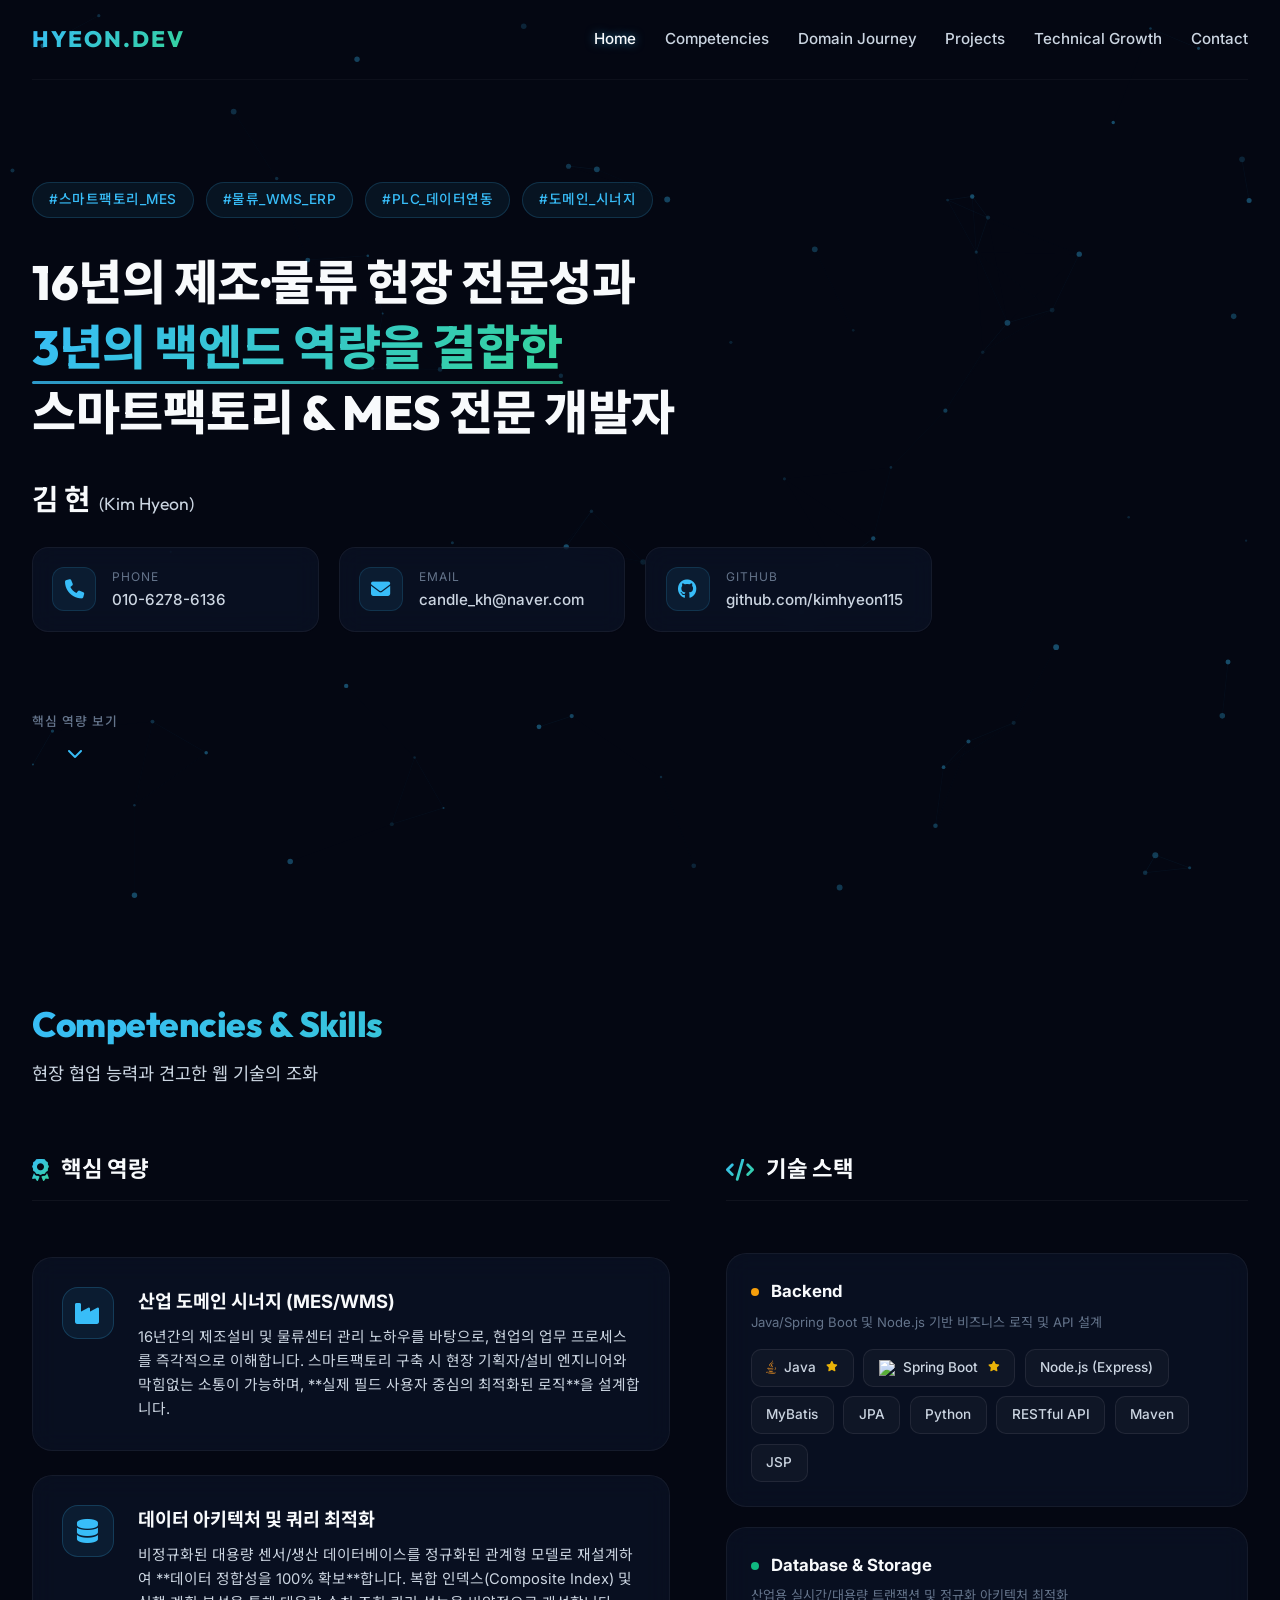
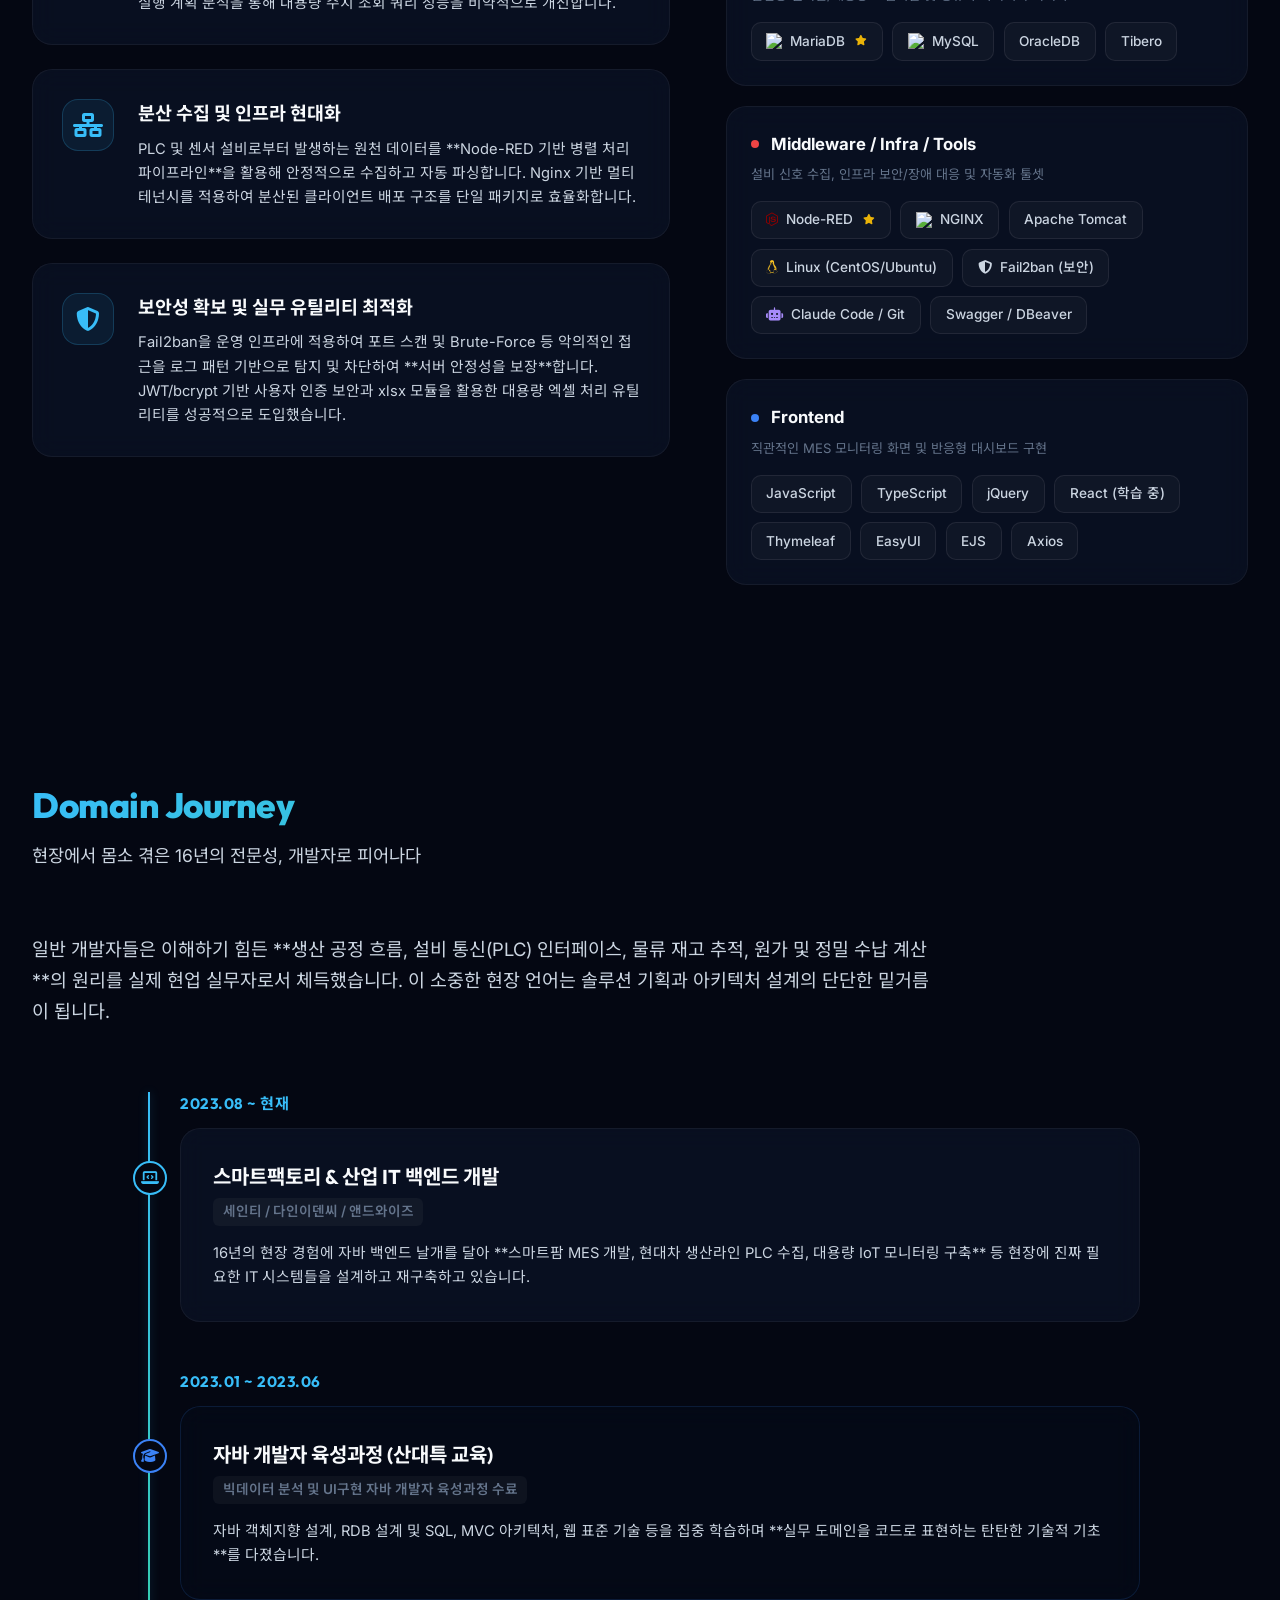
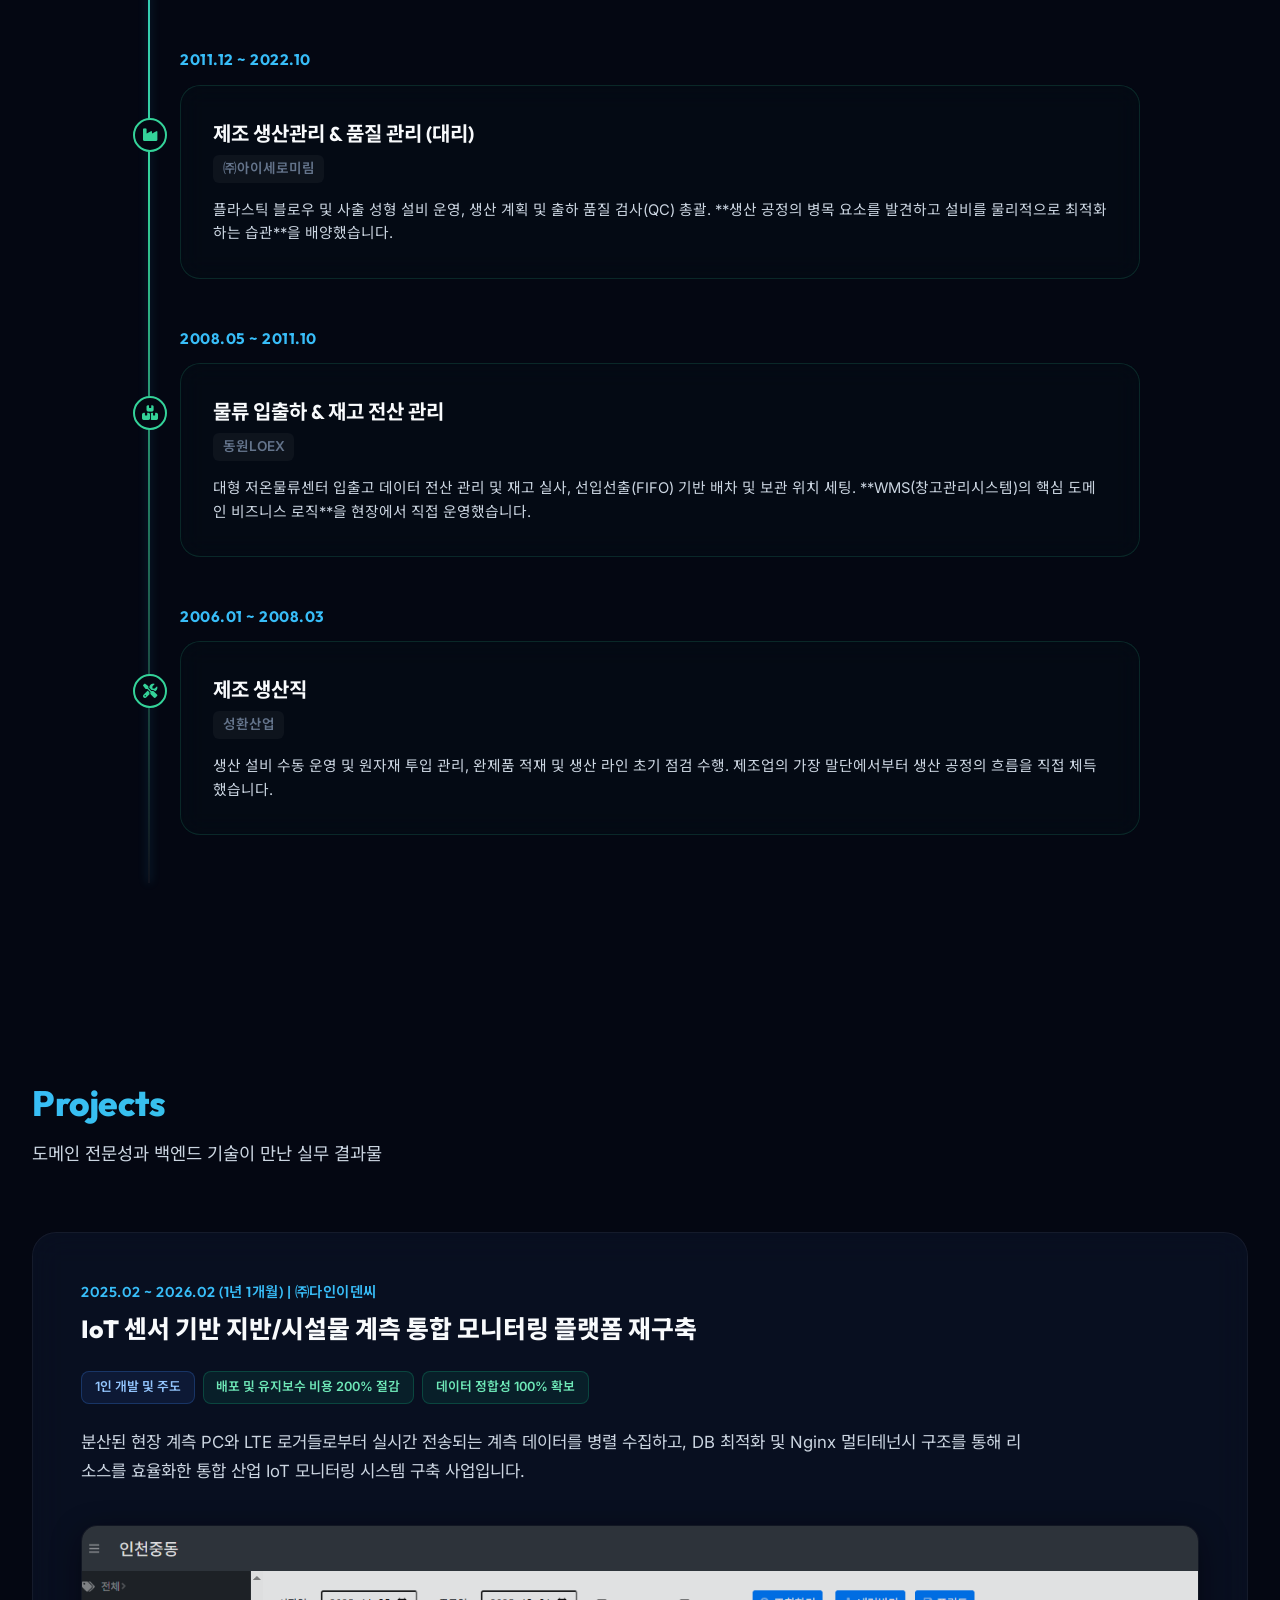
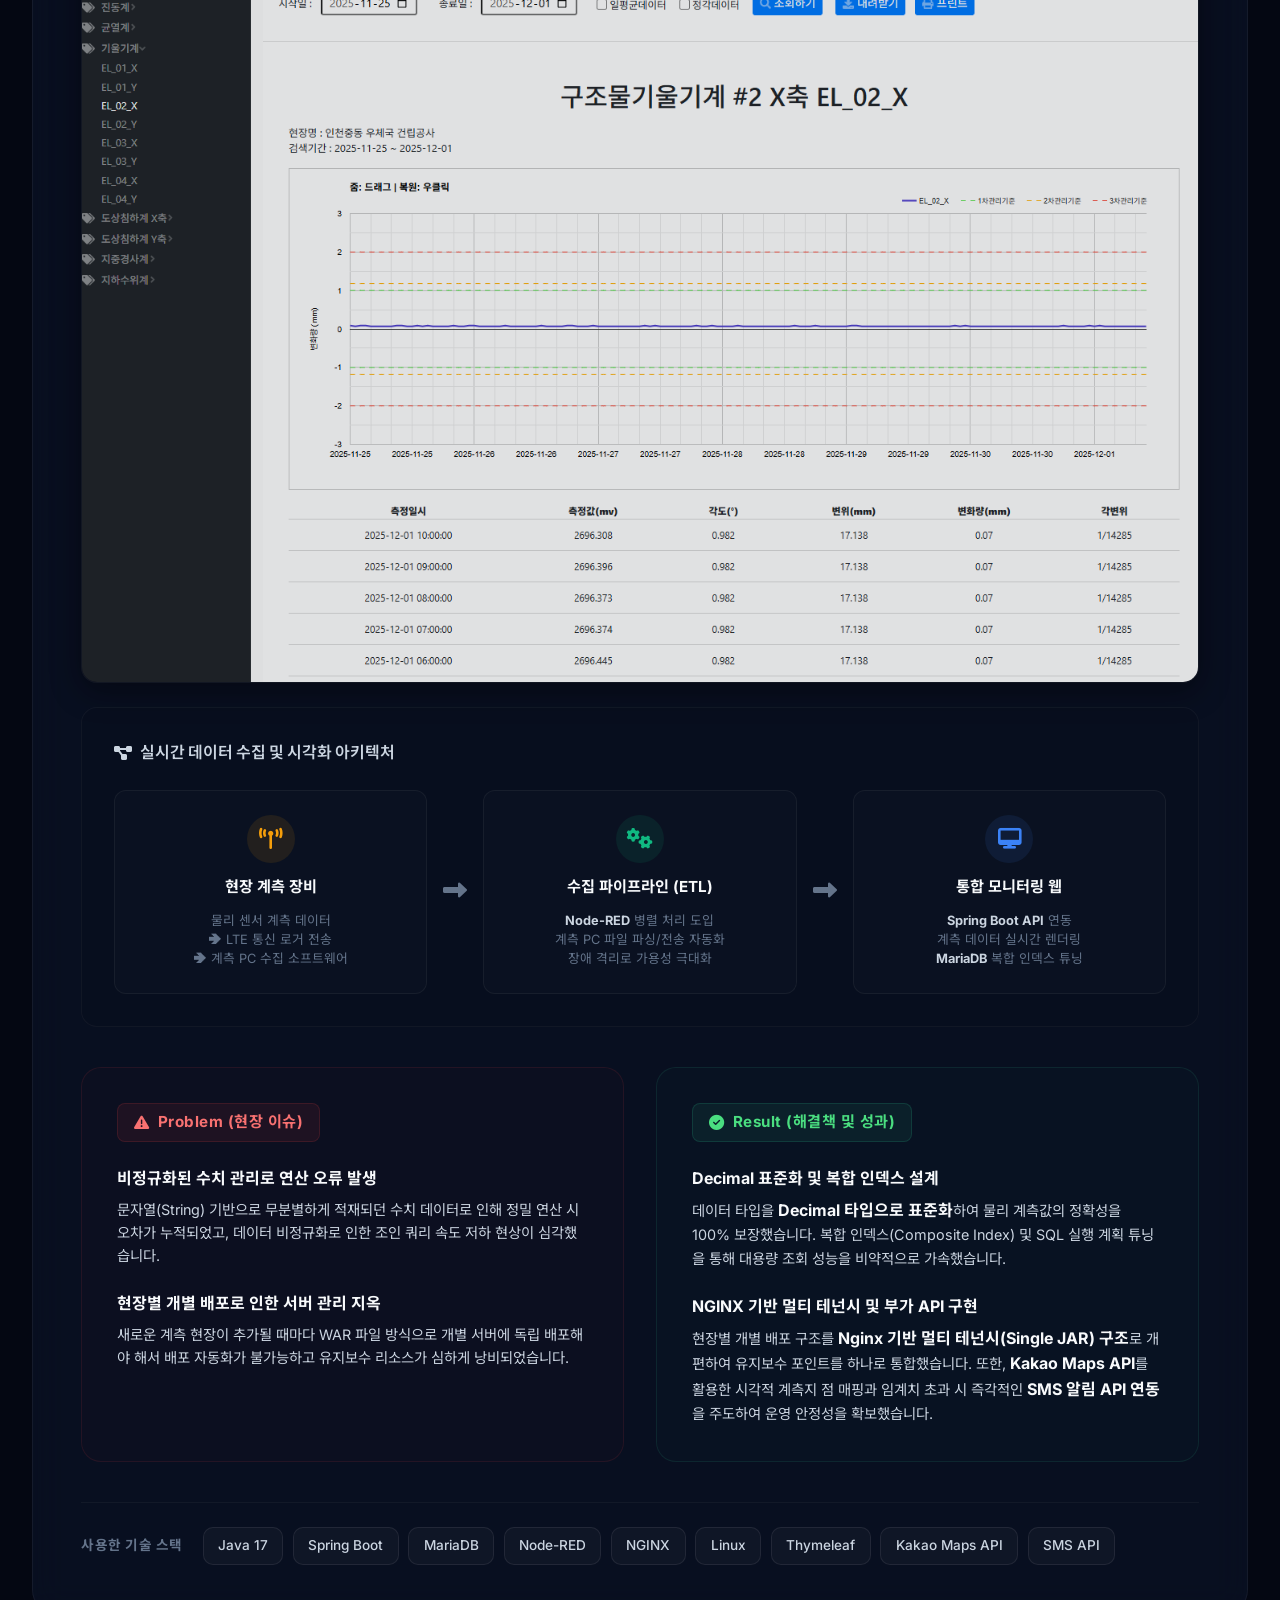
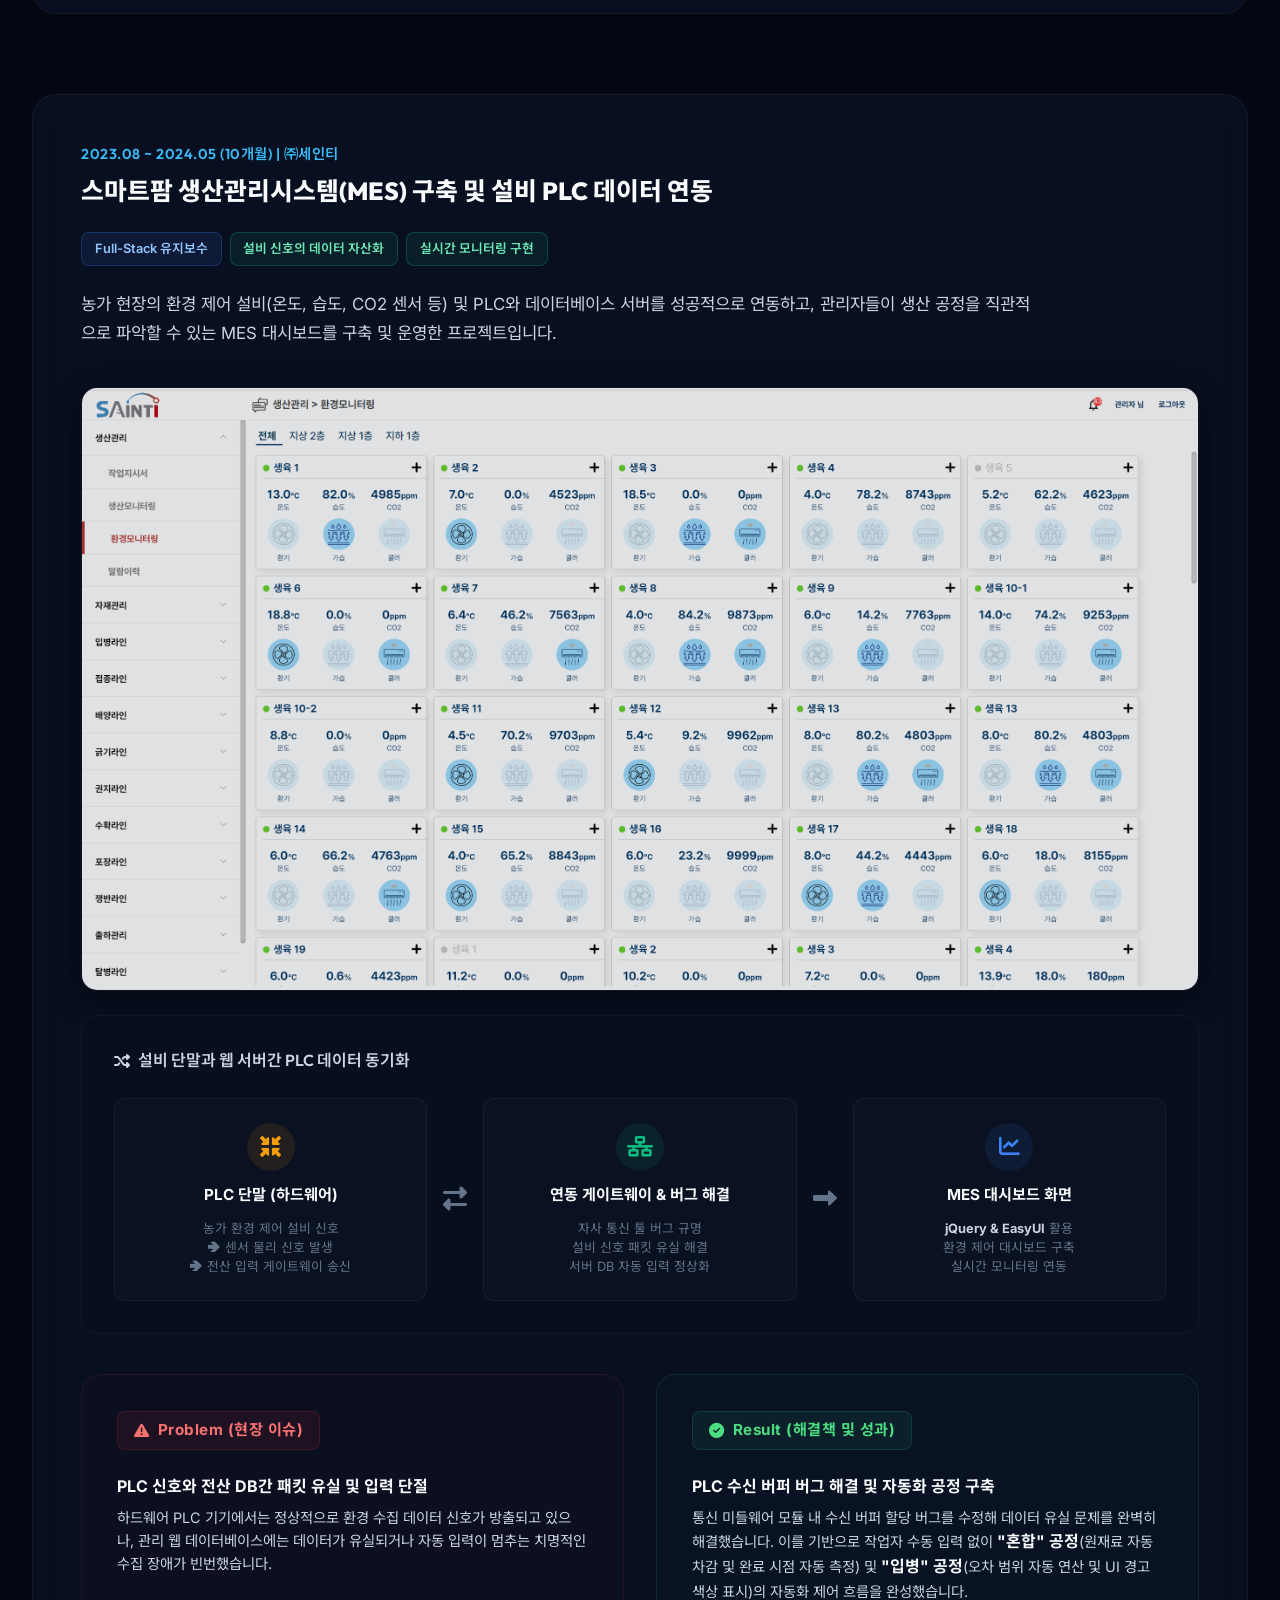
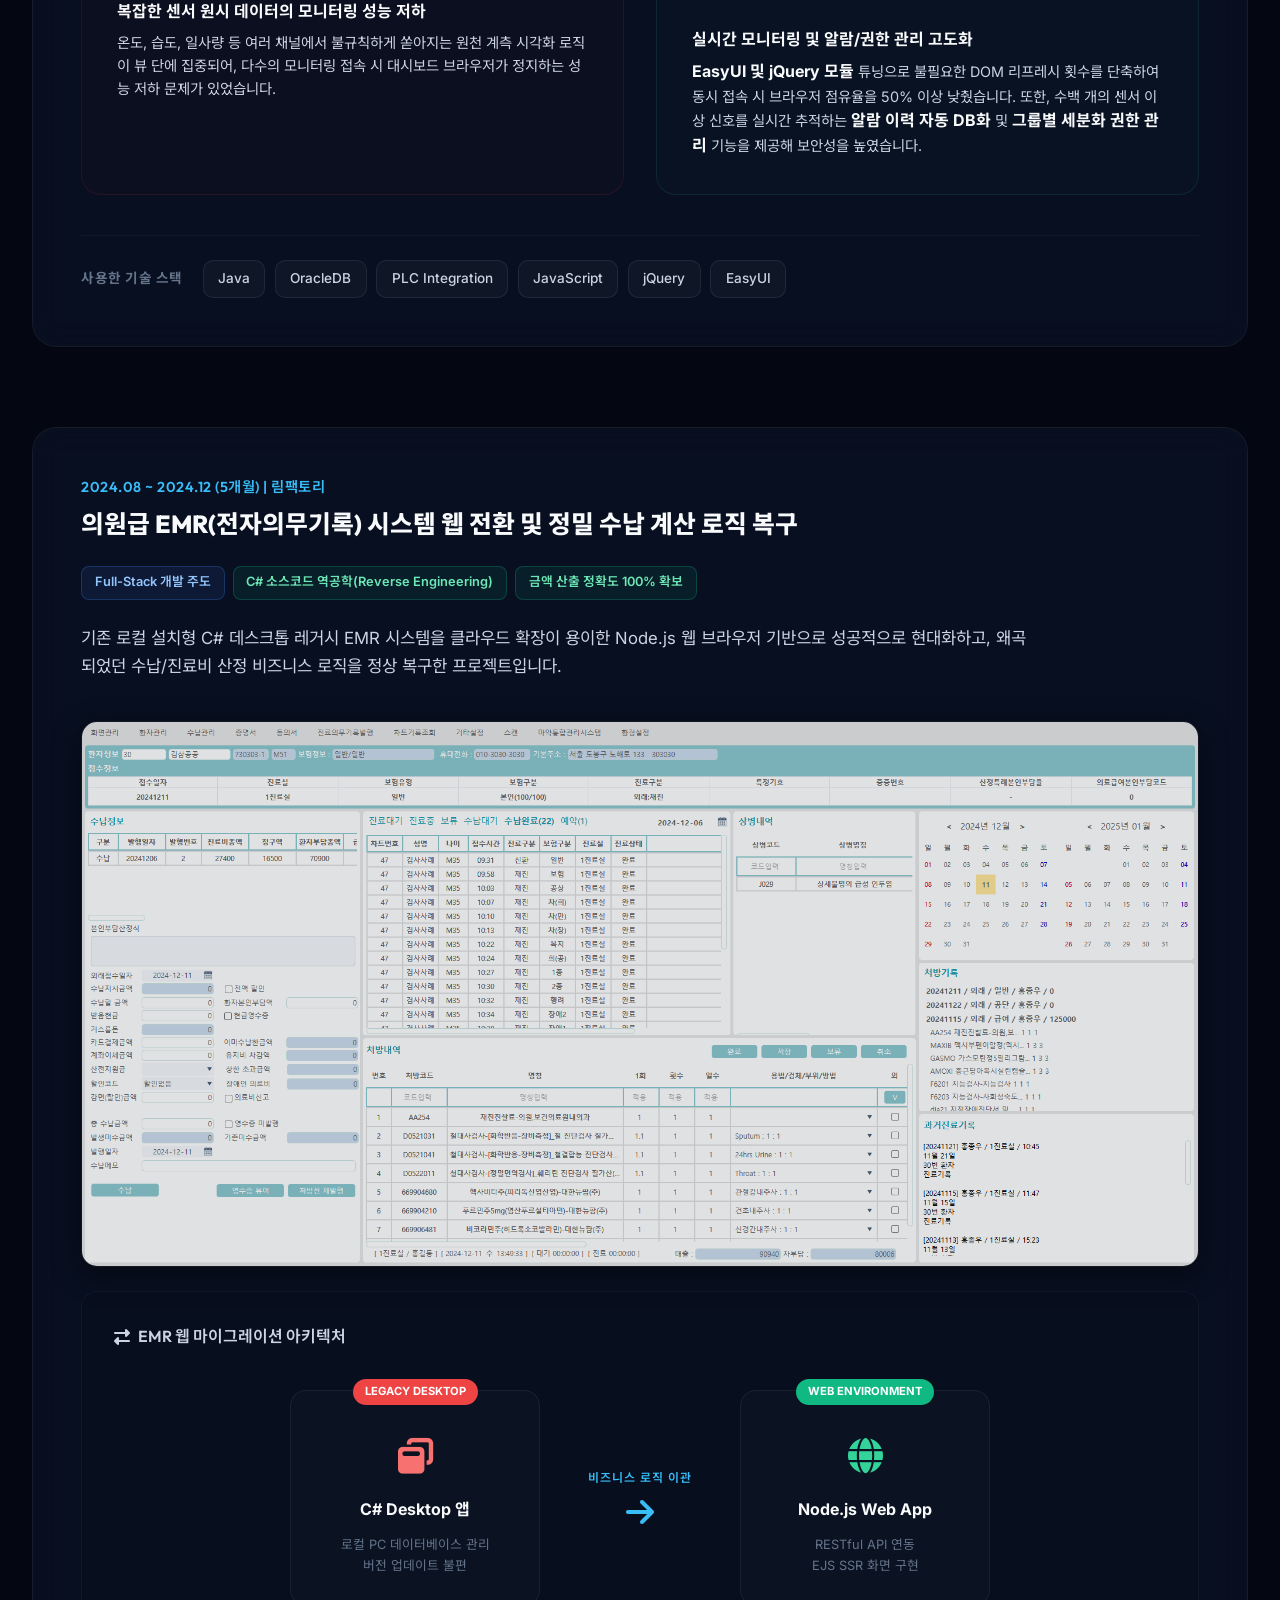
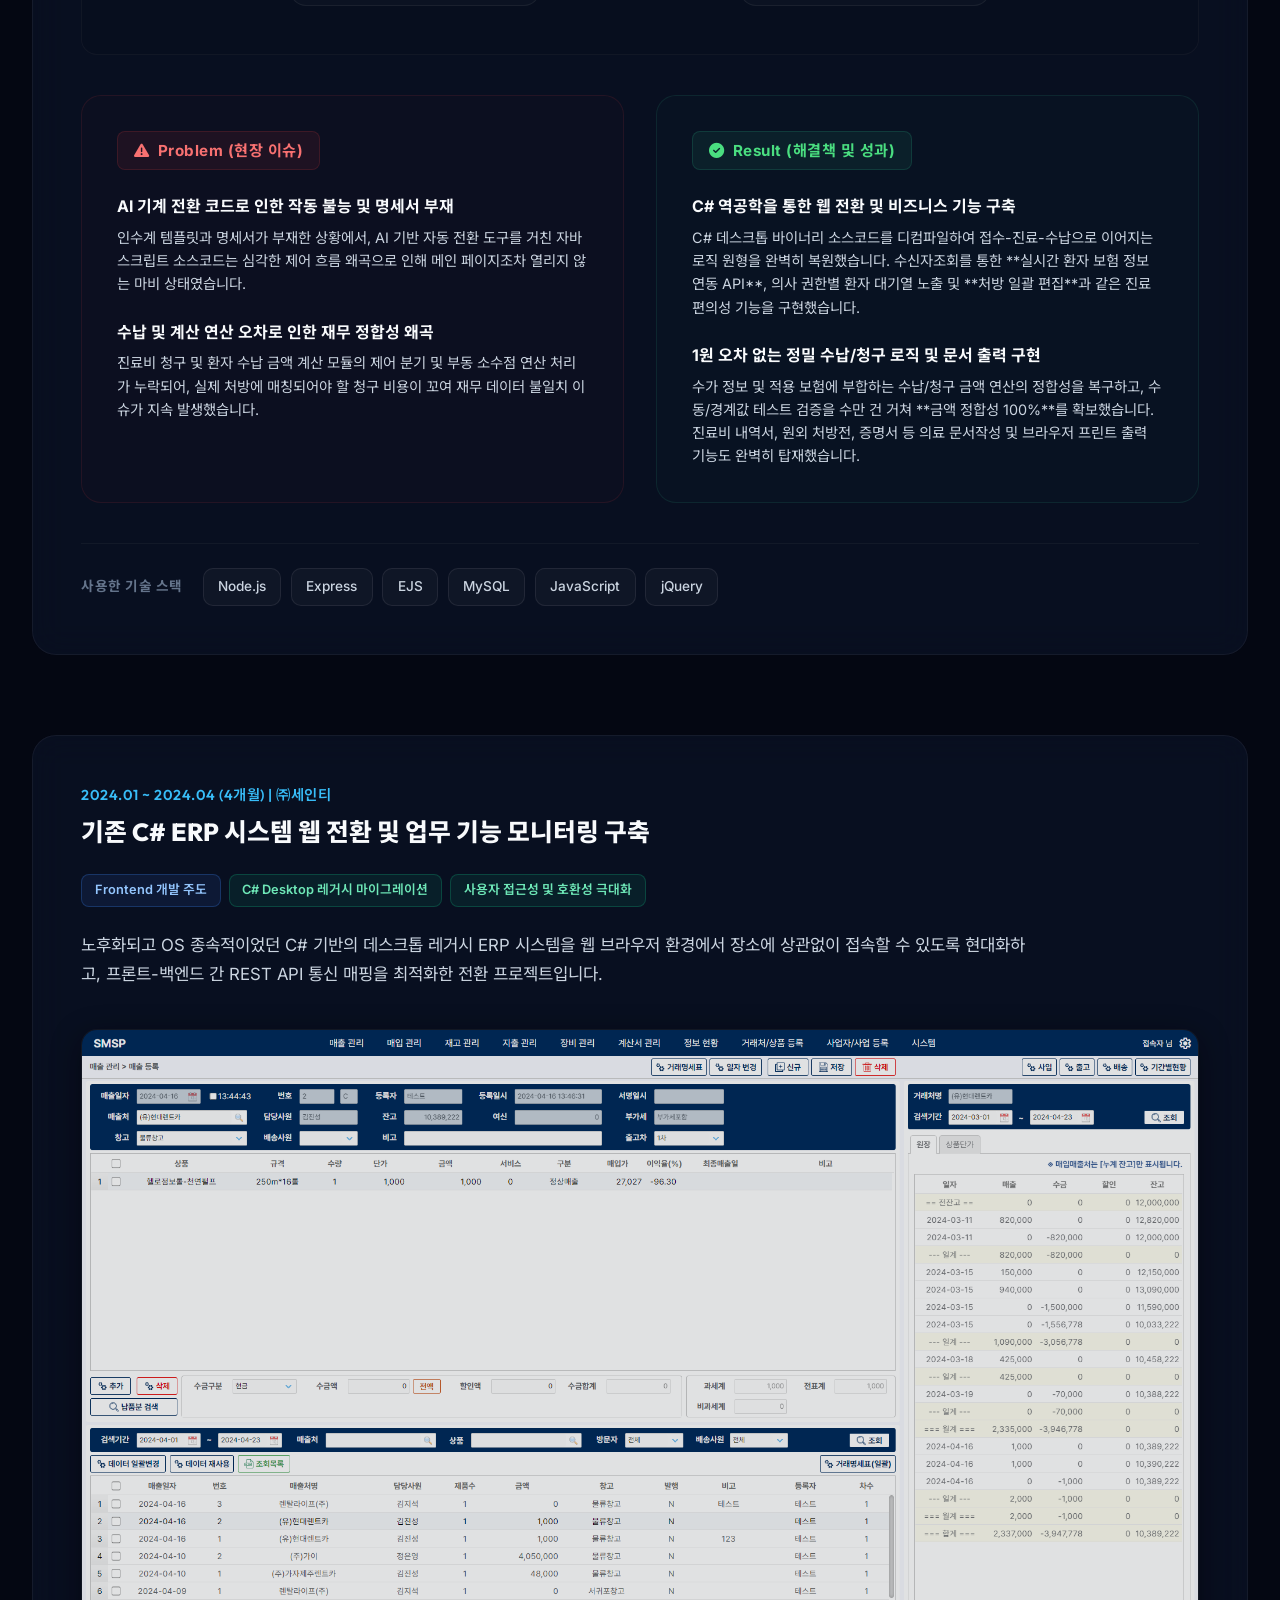
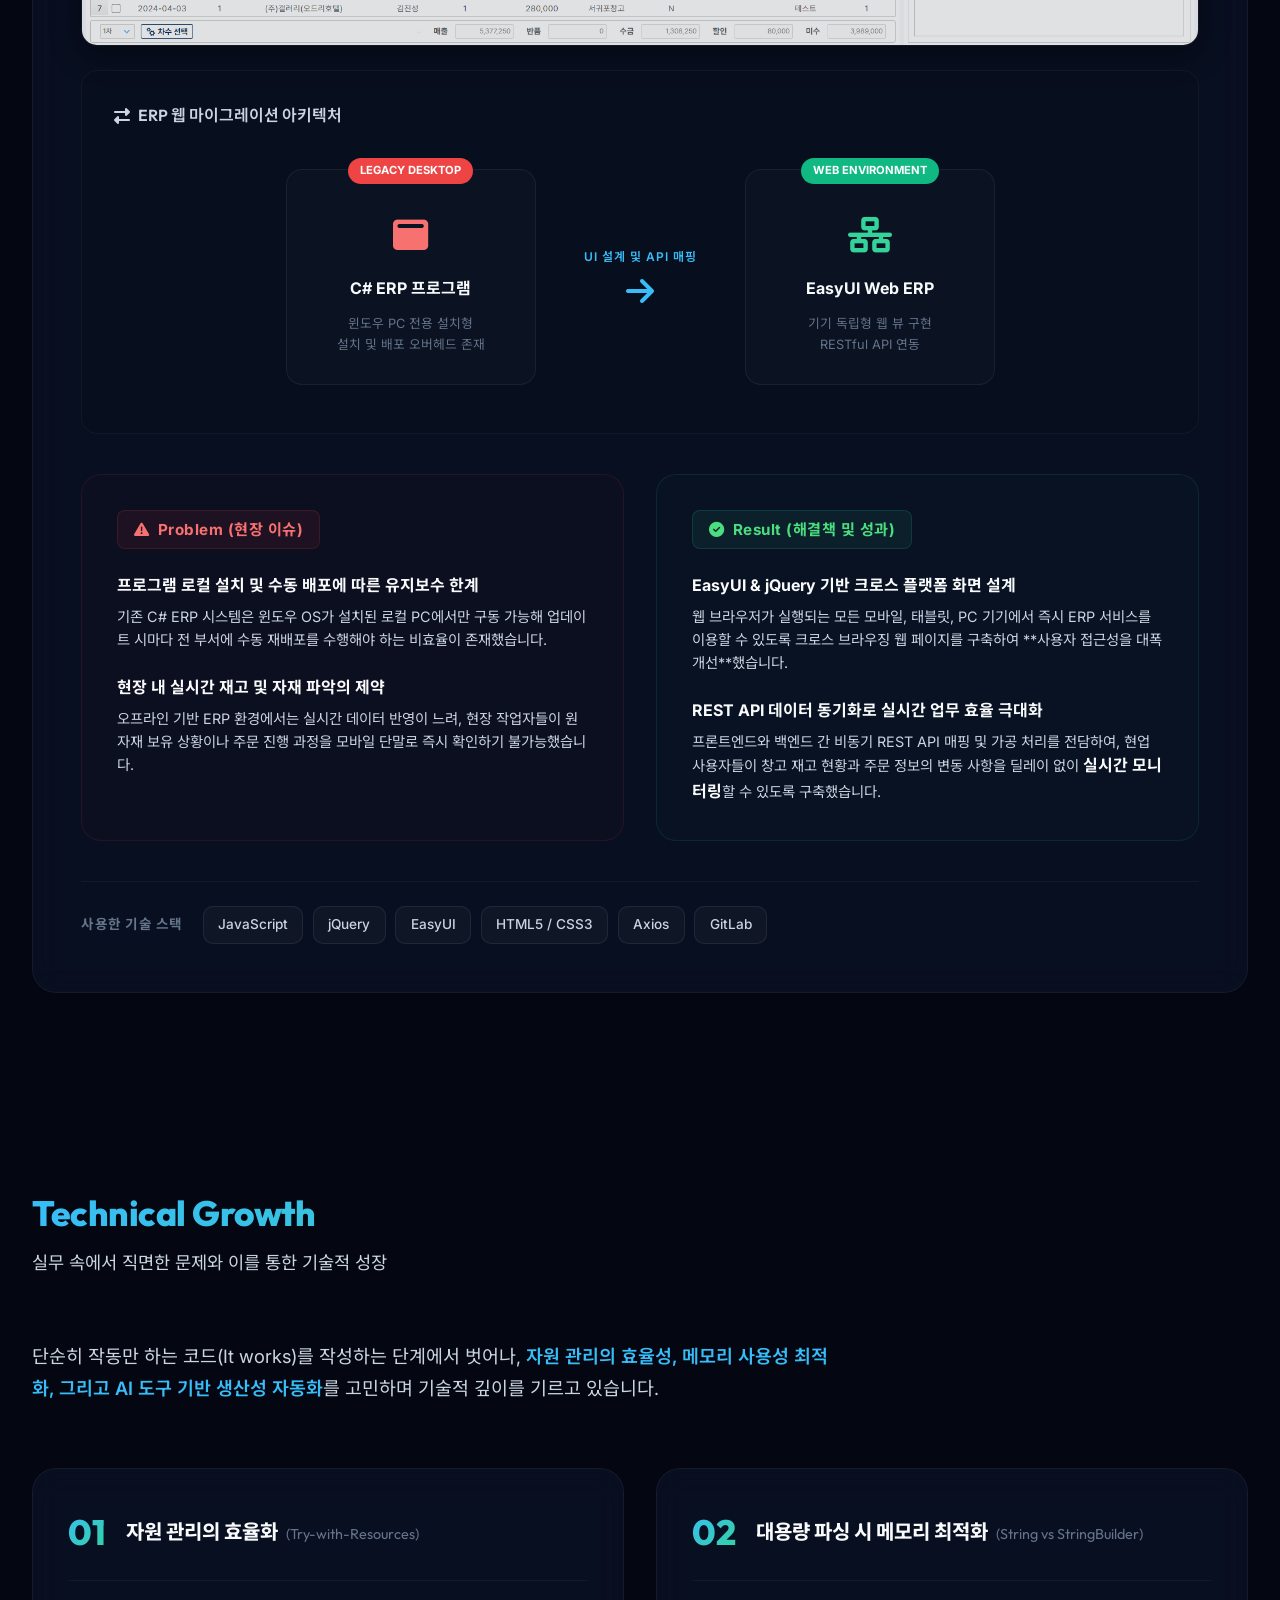
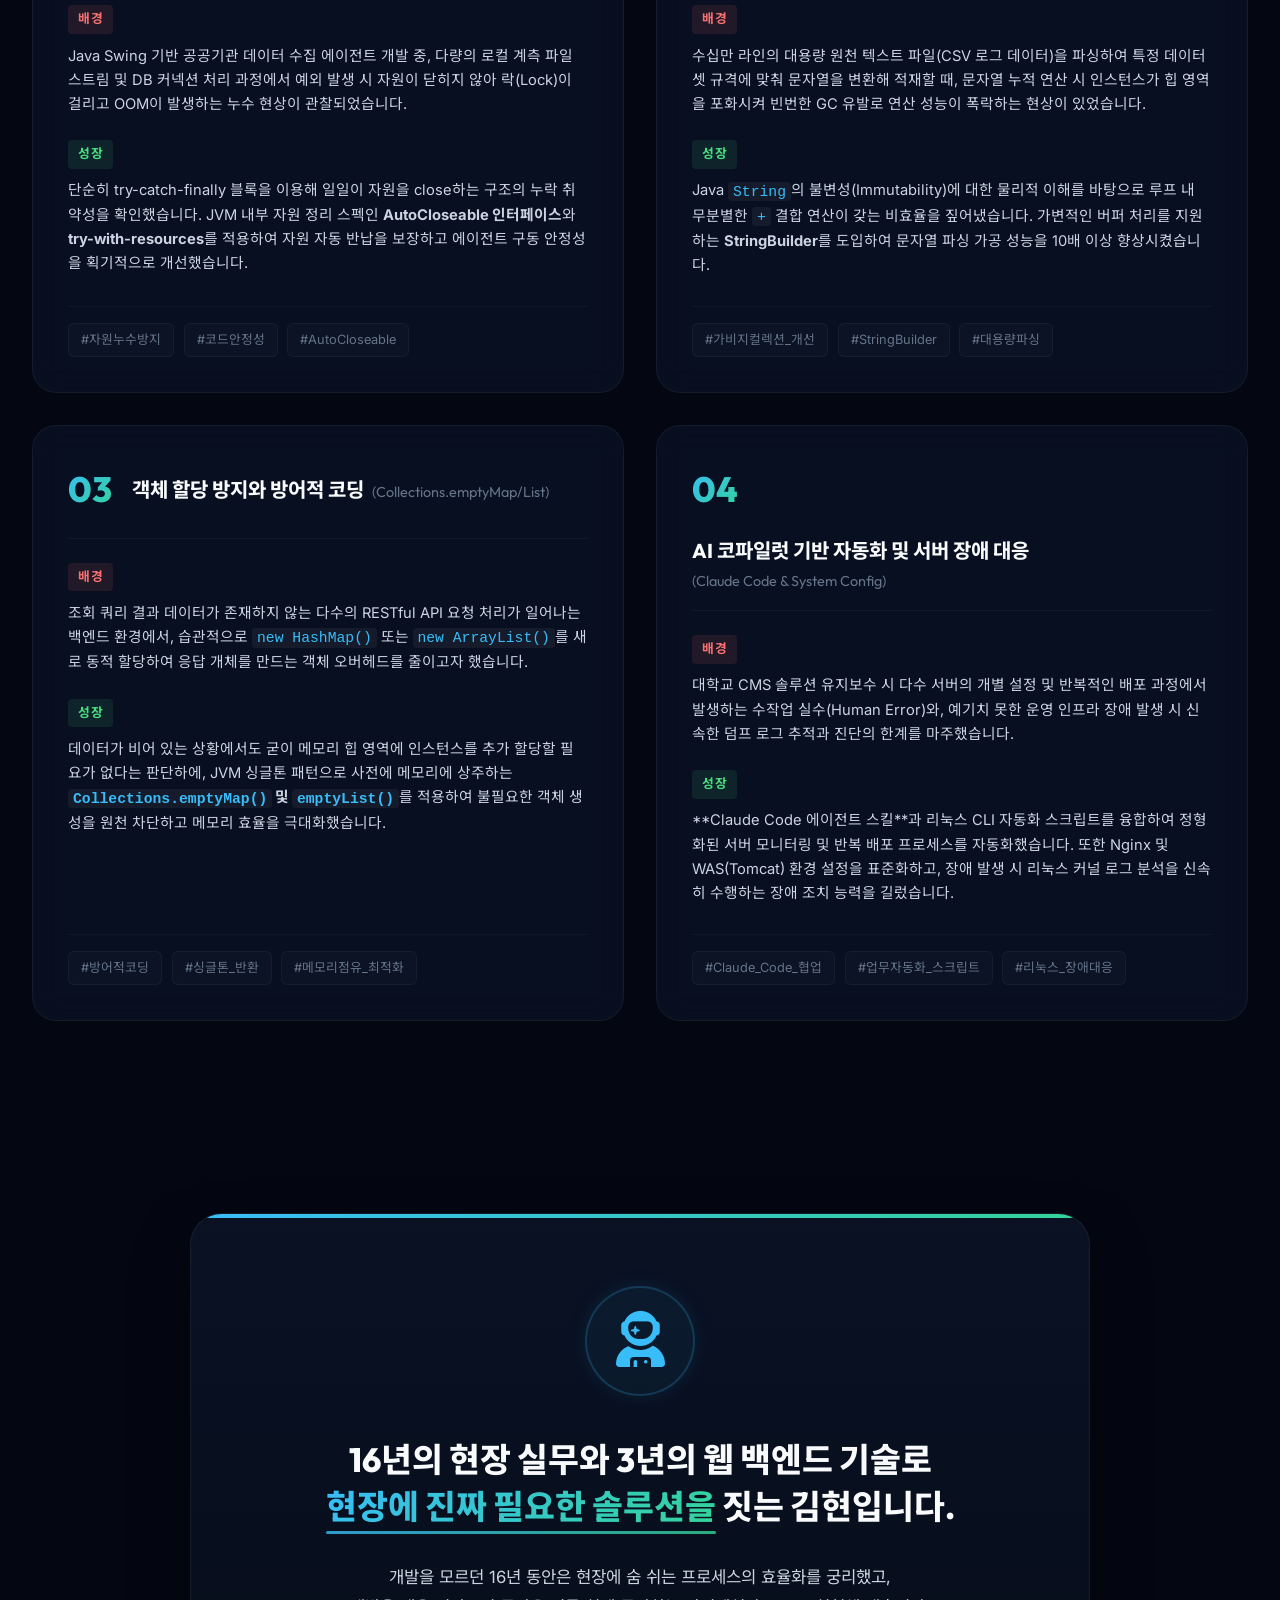
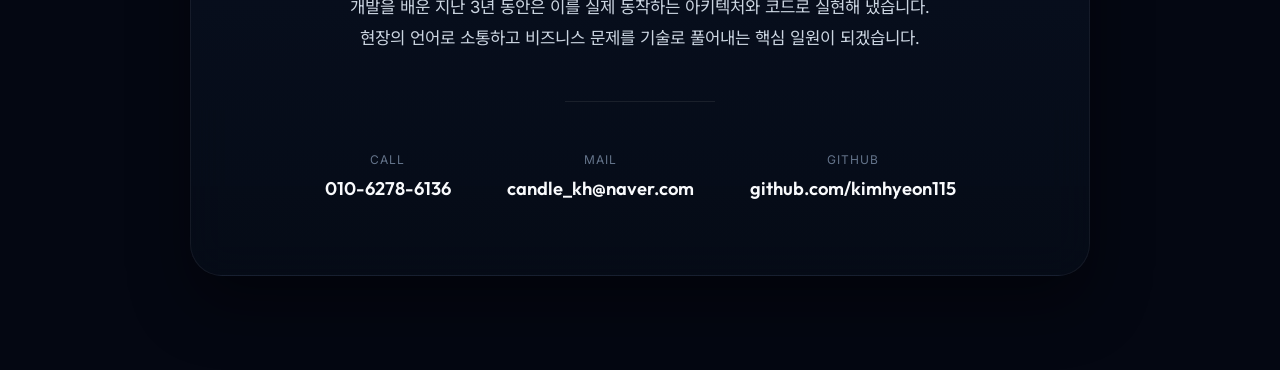
==== index.html @ c6ad5eab "design: 센서계측 이미지를 더 직관적인 그래프 분석 화면으로 교체" ====
<!DOCTYPE html>
<html lang="ko">
<head>
    <meta charset="UTF-8">
    <meta name="viewport" content="width=device-width, initial-scale=1.0">
    <title>스마트팩토리 & MES 전문 백엔드 개발자 김현 포트폴리오</title>
    <!-- Google Fonts: Inter & Outfit & Noto Sans KR -->
    <link rel="preconnect" href="https://fonts.googleapis.com">
    <link rel="preconnect" href="https://fonts.gstatic.com" crossorigin>
    <link href="https://fonts.googleapis.com/css2?family=Inter:wght@300;400;500;600;700&family=Noto+Sans+KR:wght@300;400;500;700&family=Outfit:wght@400;600;800&display=swap" rel="stylesheet">
    <!-- FontAwesome for Icons -->
    <link rel="stylesheet" href="https://cdnjs.cloudflare.com/ajax/libs/font-awesome/6.4.0/css/all.min.css">
    <link rel="stylesheet" href="style.css">
</head>
<body>
    <!-- Background Canvas for Neural Network Effect -->
    <canvas id="neural-canvas"></canvas>

    <!-- App Container -->
    <div class="app-container">
        
        <!-- Navigation -->
        <nav class="navbar">
            <div class="nav-logo">HYEON.DEV</div>
            <div class="nav-menu">
                <a href="#hero" class="nav-link active">Home</a>
                <a href="#about" class="nav-link">Competencies</a>
                <a href="#domain" class="nav-link">Domain Journey</a>
                <a href="#projects" class="nav-link">Projects</a>
                <a href="#growth" class="nav-link">Technical Growth</a>
                <a href="#contact" class="nav-link">Contact</a>
            </div>
        </nav>

        <!-- Page 1: Hero Section -->
        <section id="hero" class="section hero-section">
            <div class="hero-content">
                <div class="badge-container">
                    <span class="tag-badge">#스마트팩토리_MES</span>
                    <span class="tag-badge">#물류_WMS_ERP</span>
                    <span class="tag-badge">#PLC_데이터연동</span>
                    <span class="tag-badge">#도메인_시너지</span>
                </div>
                
                <h1 class="hero-title">
                    16년의 제조·물류 현장 전문성과<br>
                    <span class="gradient-text">3년의 백엔드 역량을 결합한</span><br>
                    스마트팩토리 & MES 전문 개발자
                </h1>
                
                <div class="hero-divider"></div>
                
                <div class="profile-meta">
                    <h2 class="profile-name">김 현 <span class="profile-eng">(Kim Hyeon)</span></h2>
                    
                    <div class="contact-grid">
                        <a href="tel:010-6278-6136" class="contact-card">
                            <div class="contact-icon"><i class="fas fa-phone"></i></div>
                            <div class="contact-info">
                                <span class="contact-label">Phone</span>
                                <span class="contact-value">010-6278-6136</span>
                            </div>
                        </a>
                        <a href="mailto:candle_kh@naver.com" class="contact-card">
                            <div class="contact-icon"><i class="fas fa-envelope"></i></div>
                            <div class="contact-info">
                                <span class="contact-label">Email</span>
                                <span class="contact-value">candle_kh@naver.com</span>
                            </div>
                        </a>
                        <a href="https://github.com/kimhyeon115" target="_blank" rel="noopener noreferrer" class="contact-card">
                            <div class="contact-icon"><i class="fab fa-github"></i></div>
                            <div class="contact-info">
                                <span class="contact-label">GitHub</span>
                                <span class="contact-value">github.com/kimhyeon115</span>
                            </div>
                        </a>
                    </div>
                </div>

                <div class="scroll-indicator" onclick="document.getElementById('about').scrollIntoView({behavior: 'smooth'})">
                    <span class="scroll-text">핵심 역량 보기</span>
                    <div class="scroll-arrow"><i class="fas fa-chevron-down"></i></div>
                </div>
            </div>
        </section>

        <!-- Page 2: Competencies & Tech Stack -->
        <section id="about" class="section about-section">
            <div class="section-header">
                <h2 class="section-title">Competencies & Skills</h2>
                <div class="section-subtitle">현장 협업 능력과 견고한 웹 기술의 조화</div>
            </div>

            <div class="about-grid">
                <!-- Left: Core Competencies -->
                <div class="competencies-column">
                    <h3 class="column-title"><i class="fas fa-award icon-gradient"></i> 핵심 역량</h3>
                    
                    <div class="competency-card">
                        <div class="comp-icon-box">
                            <i class="fas fa-industry"></i>
                        </div>
                        <div class="comp-details">
                            <h4>산업 도메인 시너지 (MES/WMS)</h4>
                            <p>16년간의 제조설비 및 물류센터 관리 노하우를 바탕으로, 현업의 업무 프로세스를 즉각적으로 이해합니다. 스마트팩토리 구축 시 현장 기획자/설비 엔지니어와 막힘없는 소통이 가능하며, **실제 필드 사용자 중심의 최적화된 로직**을 설계합니다.</p>
                        </div>
                    </div>

                    <div class="competency-card">
                        <div class="comp-icon-box">
                            <i class="fas fa-database"></i>
                        </div>
                        <div class="comp-details">
                            <h4>데이터 아키텍처 및 쿼리 최적화</h4>
                            <p>비정규화된 대용량 센서/생산 데이터베이스를 정규화된 관계형 모델로 재설계하여 **데이터 정합성을 100% 확보**합니다. 복합 인덱스(Composite Index) 및 실행 계획 분석을 통해 대용량 수치 조회 쿼리 성능을 비약적으로 개선합니다.</p>
                        </div>
                    </div>

                    <div class="competency-card">
                        <div class="comp-icon-box">
                            <i class="fas fa-network-wired"></i>
                        </div>
                        <div class="comp-details">
                            <h4>분산 수집 및 인프라 현대화</h4>
                            <p>PLC 및 센서 설비로부터 발생하는 원천 데이터를 **Node-RED 기반 병렬 처리 파이프라인**을 활용해 안정적으로 수집하고 자동 파싱합니다. Nginx 기반 멀티 테넌시를 적용하여 분산된 클라이언트 배포 구조를 단일 패키지로 효율화합니다.</p>
                        </div>
                    </div>

                    <div class="competency-card">
                        <div class="comp-icon-box">
                            <i class="fas fa-shield-alt"></i>
                        </div>
                        <div class="comp-details">
                            <h4>보안성 확보 및 실무 유틸리티 최적화</h4>
                            <p>Fail2ban을 운영 인프라에 적용하여 포트 스캔 및 Brute-Force 등 악의적인 접근을 로그 패턴 기반으로 탐지 및 차단하여 **서버 안정성을 보장**합니다. JWT/bcrypt 기반 사용자 인증 보안과 xlsx 모듈을 활용한 대용량 엑셀 처리 유틸리티를 성공적으로 도입했습니다.</p>
                        </div>
                    </div>
                </div>

                <!-- Right: Tech Stack -->
                <div class="skills-column">
                    <h3 class="column-title"><i class="fas fa-code icon-gradient"></i> 기술 스택</h3>

                    <div class="skill-category-card">
                        <div class="category-header">
                            <span class="category-indicator backend"></span>
                            <h4>Backend</h4>
                        </div>
                        <p class="category-desc">Java/Spring Boot 및 Node.js 기반 비즈니스 로직 및 API 설계</p>
                        <div class="skills-list">
                            <span class="skill-chip"><i class="fab fa-java color-java"></i> Java <span class="badge-star"><i class="fas fa-star"></i></span></span>
                            <span class="skill-chip"><img src="https://img.icons8.com/color/48/000000/spring-logo.png" alt="Spring" class="chip-img"> Spring Boot <span class="badge-star"><i class="fas fa-star"></i></span></span>
                            <span class="skill-chip">Node.js (Express)</span>
                            <span class="skill-chip">MyBatis</span>
                            <span class="skill-chip">JPA</span>
                            <span class="skill-chip">Python</span>
                            <span class="skill-chip">RESTful API</span>
                            <span class="skill-chip">Maven</span>
                            <span class="skill-chip">JSP</span>
                        </div>
                    </div>

                    <div class="skill-category-card">
                        <div class="category-header">
                            <span class="category-indicator database"></span>
                            <h4>Database & Storage</h4>
                        </div>
                        <p class="category-desc">산업용 실시간/대용량 트랜잭션 및 정규화 아키텍처 최적화</p>
                        <div class="skills-list">
                            <span class="skill-chip"><img src="https://cdn.jsdelivr.net/gh/devicons/devicon@latest/icons/mariadb/mariadb-original.svg" alt="MariaDB" class="chip-img"> MariaDB <span class="badge-star"><i class="fas fa-star"></i></span></span>
                            <span class="skill-chip"><img src="https://img.icons8.com/color/48/000000/mysql-logo.png" alt="MySQL" class="chip-img"> MySQL</span>
                            <span class="skill-chip">OracleDB</span>
                            <span class="skill-chip">Tibero</span>
                        </div>
                    </div>

                    <div class="skill-category-card">
                        <div class="category-header">
                            <span class="category-indicator middleware"></span>
                            <h4>Middleware / Infra / Tools</h4>
                        </div>
                        <p class="category-desc">설비 신호 수집, 인프라 보안/장애 대응 및 자동화 툴셋</p>
                        <div class="skills-list">
                            <span class="skill-chip"><i class="fab fa-node-js color-node-red"></i> Node-RED <span class="badge-star"><i class="fas fa-star"></i></span></span>
                            <span class="skill-chip"><img src="https://img.icons8.com/color/48/000000/nginx.png" alt="Nginx" class="chip-img"> NGINX</span>
                            <span class="skill-chip">Apache Tomcat</span>
                            <span class="skill-chip"><i class="fab fa-linux color-linux"></i> Linux (CentOS/Ubuntu)</span>
                            <span class="skill-chip"><i class="fas fa-shield-alt color-security"></i> Fail2ban (보안)</span>
                            <span class="skill-chip"><i class="fas fa-robot color-ai"></i> Claude Code / Git</span>
                            <span class="skill-chip">Swagger / DBeaver</span>
                        </div>
                    </div>

                    <div class="skill-category-card">
                        <div class="category-header">
                            <span class="category-indicator frontend-cat"></span>
                            <h4>Frontend</h4>
                        </div>
                        <p class="category-desc">직관적인 MES 모니터링 화면 및 반응형 대시보드 구현</p>
                        <div class="skills-list">
                            <span class="skill-chip">JavaScript</span>
                            <span class="skill-chip">TypeScript</span>
                            <span class="skill-chip">jQuery</span>
                            <span class="skill-chip">React (학습 중)</span>
                            <span class="skill-chip">Thymeleaf</span>
                            <span class="skill-chip">EasyUI</span>
                            <span class="skill-chip">EJS</span>
                            <span class="skill-chip">Axios</span>
                        </div>
                    </div>
                </div>
            </div>
        </section>

        <!-- New Page 3: Domain Journey (Unfair Advantage) -->
        <section id="domain" class="section domain-section">
            <div class="section-header">
                <h2 class="section-title">Domain Journey</h2>
                <div class="section-subtitle">현장에서 몸소 겪은 16년의 전문성, 개발자로 피어나다</div>
            </div>

            <div class="domain-intro">
                <p>
                    일반 개발자들은 이해하기 힘든 **생산 공정 흐름, 설비 통신(PLC) 인터페이스, 물류 재고 추적, 원가 및 정밀 수납 계산**의 원리를 실제 현업 실무자로서 체득했습니다. 이 소중한 현장 언어는 솔루션 기획과 아키텍처 설계의 단단한 밑거름이 됩니다.
                </p>
            </div>

            <div class="timeline-container">
                <!-- Timeline Block 1: 2023.08 ~ 현재 -->
                <div class="timeline-block">
                    <div class="tl-time">2023.08 ~ 현재</div>
                    <div class="tl-content">
                        <div class="tl-icon-box"><i class="fas fa-laptop-code"></i></div>
                        <h4>스마트팩토리 & 산업 IT 백엔드 개발</h4>
                        <span class="tl-comp">세인티 / 다인이덴씨 / 앤드와이즈</span>
                        <p>16년의 현장 경험에 자바 백엔드 날개를 달아 **스마트팜 MES 개발, 현대차 생산라인 PLC 수집, 대용량 IoT 모니터링 구축** 등 현장에 진짜 필요한 IT 시스템들을 설계하고 재구축하고 있습니다.</p>
                    </div>
                </div>
                <!-- Timeline Block 2: 2023.01 ~ 2023.06 (교육 이력 추가) -->
                <div class="timeline-block">
                    <div class="tl-time">2023.01 ~ 2023.06</div>
                    <div class="tl-content tl-highlight-edu">
                        <div class="tl-icon-box"><i class="fas fa-graduation-cap"></i></div>
                        <h4>자바 개발자 육성과정 (산대특 교육)</h4>
                        <span class="tl-comp">빅데이터 분석 및 UI구현 자바 개발자 육성과정 수료</span>
                        <p>자바 객체지향 설계, RDB 설계 및 SQL, MVC 아키텍처, 웹 표준 기술 등을 집중 학습하며 **실무 도메인을 코드로 표현하는 탄탄한 기술적 기초**를 다졌습니다.</p>
                    </div>
                </div>
                <!-- Timeline Block 3: 2011.12 ~ 2022.10 (성환산업 분리) -->
                <div class="timeline-block">
                    <div class="tl-time">2011.12 ~ 2022.10</div>
                    <div class="tl-content tl-highlight">
                        <div class="tl-icon-box"><i class="fas fa-industry"></i></div>
                        <h4>제조 생산관리 & 품질 관리 (대리)</h4>
                        <span class="tl-comp">㈜아이세로미림</span>
                        <p>플라스틱 블로우 및 사출 성형 설비 운영, 생산 계획 및 출하 품질 검사(QC) 총괄. **생산 공정의 병목 요소를 발견하고 설비를 물리적으로 최적화하는 습관**을 배양했습니다.</p>
                    </div>
                </div>
                <!-- Timeline Block 4: 2008.05 ~ 2011.10 -->
                <div class="timeline-block">
                    <div class="tl-time">2008.05 ~ 2011.10</div>
                    <div class="tl-content tl-highlight">
                        <div class="tl-icon-box"><i class="fas fa-boxes"></i></div>
                        <h4>물류 입출하 & 재고 전산 관리</h4>
                        <span class="tl-comp">동원LOEX</span>
                        <p>대형 저온물류센터 입출고 데이터 전산 관리 및 재고 실사, 선입선출(FIFO) 기반 배차 및 보관 위치 세팅. **WMS(창고관리시스템)의 핵심 도메인 비즈니스 로직**을 현장에서 직접 운영했습니다.</p>
                    </div>
                </div>
                <!-- Timeline Block 5: 2006.01 ~ 2008.03 (추가) -->
                <div class="timeline-block">
                    <div class="tl-time">2006.01 ~ 2008.03</div>
                    <div class="tl-content tl-highlight">
                        <div class="tl-icon-box"><i class="fas fa-tools"></i></div>
                        <h4>제조 생산직</h4>
                        <span class="tl-comp">성환산업</span>
                        <p>생산 설비 수동 운영 및 원자재 투입 관리, 완제품 적재 및 생산 라인 초기 점검 수행. 제조업의 가장 말단에서부터 생산 공정의 흐름을 직접 체득했습니다.</p>
                    </div>
                </div>
            </div>
        </section>

        <!-- Page 4: Projects Section -->
        <section id="projects" class="section projects-section">
            <div class="section-header">
                <h2 class="section-title">Projects</h2>
                <div class="section-subtitle">도메인 전문성과 백엔드 기술이 만난 실무 결과물</div>
            </div>

            <div class="projects-list">
                <!-- Project 1: IoT Sensor Platform -->
                <div class="project-container">
                    <div class="project-main-info">
                        <div class="project-header">
                            <div class="project-title-box">
                                <span class="project-period">2025.02 ~ 2026.02 (1년 1개월) | ㈜다인이덴씨</span>
                                <h3>IoT 센서 기반 지반/시설물 계측 통합 모니터링 플랫폼 재구축</h3>
                            </div>
                            <div class="project-badges">
                                <span class="badge-role">1인 개발 및 주도</span>
                                <span class="badge-outcome">배포 및 유지보수 비용 200% 절감</span>
                                <span class="badge-outcome">데이터 정합성 100% 확보</span>
                            </div>
                        </div>
                        <p class="project-desc">
                            분산된 현장 계측 PC와 LTE 로거들로부터 실시간 전송되는 계측 데이터를 병렬 수집하고, DB 최적화 및 Nginx 멀티테넌시 구조를 통해 리소스를 효율화한 통합 산업 IoT 모니터링 시스템 구축 사업입니다.
                        </p>
                    </div>

                    <!-- 프로젝트 실제 UI 스크린샷 배치 가이드 -->
                    <div class="project-screenshot-container">
                        <img src="project1.png" alt="IoT 모니터링 플랫폼 대시보드 화면" class="project-screenshot">
                    </div>

                    <!-- Flow Diagram -->
                    <div class="diagram-container">
                        <h4 class="diagram-title"><i class="fas fa-project-diagram"></i> 실시간 데이터 수집 및 시각화 아키텍처</h4>
                        <div class="flow-layout">
                            <div class="flow-step">
                                <div class="step-icon yellow"><i class="fas fa-broadcast-tower"></i></div>
                                <div class="step-label">현장 계측 장비</div>
                                <div class="step-sub">물리 센서 계측 데이터<br>➔ LTE 통신 로거 전송<br>➔ 계측 PC 수집 소프트웨어</div>
                            </div>
                            <div class="flow-arrow"><i class="fas fa-long-arrow-alt-right"></i></div>
                            <div class="flow-step">
                                <div class="step-icon green"><i class="fas fa-cogs"></i></div>
                                <div class="step-label">수집 파이프라인 (ETL)</div>
                                <div class="step-sub"><strong>Node-RED</strong> 병렬 처리 도입<br>계측 PC 파일 파싱/전송 자동화<br>장애 격리로 가용성 극대화</div>
                            </div>
                            <div class="flow-arrow"><i class="fas fa-long-arrow-alt-right"></i></div>
                            <div class="flow-step">
                                <div class="step-icon blue"><i class="fas fa-desktop"></i></div>
                                <div class="step-label">통합 모니터링 웹</div>
                                <div class="step-sub"><strong>Spring Boot API</strong> 연동<br>계측 데이터 실시간 렌더링<br><strong>MariaDB</strong> 복합 인덱스 튜닝</div>
                            </div>
                        </div>
                    </div>

                    <!-- Project Detail Grid -->
                    <div class="detail-grid">
                        <div class="detail-card problem">
                            <div class="detail-badge"><i class="fas fa-exclamation-triangle"></i> Problem (현장 이슈)</div>
                            <ul class="detail-list">
                                <li>
                                    <strong>비정규화된 수치 관리로 연산 오류 발생</strong>
                                    <p>문자열(String) 기반으로 무분별하게 적재되던 수치 데이터로 인해 정밀 연산 시 오차가 누적되었고, 데이터 비정규화로 인한 조인 쿼리 속도 저하 현상이 심각했습니다.</p>
                                </li>
                                <li>
                                    <strong>현장별 개별 배포로 인한 서버 관리 지옥</strong>
                                    <p>새로운 계측 현장이 추가될 때마다 WAR 파일 방식으로 개별 서버에 독립 배포해야 해서 배포 자동화가 불가능하고 유지보수 리소스가 심하게 낭비되었습니다.</p>
                                </li>
                            </ul>
                        </div>

                        <div class="detail-card result">
                            <div class="detail-badge"><i class="fas fa-check-circle"></i> Result (해결책 및 성과)</div>
                            <ul class="detail-list">
                                <li>
                                    <strong>Decimal 표준화 및 복합 인덱스 설계</strong>
                                    <p>데이터 타입을 <strong>Decimal 타입으로 표준화</strong>하여 물리 계측값의 정확성을 100% 보장했습니다. 복합 인덱스(Composite Index) 및 SQL 실행 계획 튜닝을 통해 대용량 조회 성능을 비약적으로 가속했습니다.</p>
                                </li>
                                <li>
                                    <strong>NGINX 기반 멀티 테넌시 및 부가 API 구현</strong>
                                    <p>현장별 개별 배포 구조를 <strong>Nginx 기반 멀티 테넌시(Single JAR) 구조</strong>로 개편하여 유지보수 포인트를 하나로 통합했습니다. 또한, <strong>Kakao Maps API</strong>를 활용한 시각적 계측지 점 매핑과 임계치 초과 시 즉각적인 <strong>SMS 알림 API 연동</strong>을 주도하여 운영 안정성을 확보했습니다.</p>
                                </li>
                            </ul>
                        </div>
                    </div>

                    <div class="project-tech-used">
                        <span class="tech-label">사용한 기술 스택</span>
                        <div class="skills-list">
                            <span class="skill-chip">Java 17</span>
                            <span class="skill-chip">Spring Boot</span>
                            <span class="skill-chip">MariaDB</span>
                            <span class="skill-chip">Node-RED</span>
                            <span class="skill-chip">NGINX</span>
                            <span class="skill-chip">Linux</span>
                            <span class="skill-chip">Thymeleaf</span>
                            <span class="skill-chip">Kakao Maps API</span>
                            <span class="skill-chip">SMS API</span>
                        </div>
                    </div>
                </div>

                <!-- Project 2: Smart Farm MES (New Integration from Seintee) -->
                <div class="project-container">
                    <div class="project-main-info">
                        <div class="project-header">
                            <div class="project-title-box">
                                <span class="project-period">2023.08 ~ 2024.05 (10개월) | ㈜세인티</span>
                                <h3>스마트팜 생산관리시스템(MES) 구축 및 설비 PLC 데이터 연동</h3>
                            </div>
                            <div class="project-badges">
                                <span class="badge-role">Full-Stack 유지보수</span>
                                <span class="badge-outcome">설비 신호의 데이터 자산화</span>
                                <span class="badge-outcome">실시간 모니터링 구현</span>
                            </div>
                        </div>
                        <p class="project-desc">
                            농가 현장의 환경 제어 설비(온도, 습도, CO2 센서 등) 및 PLC와 데이터베이스 서버를 성공적으로 연동하고, 관리자들이 생산 공정을 직관적으로 파악할 수 있는 MES 대시보드를 구축 및 운영한 프로젝트입니다.
                        </p>
                    </div>

                    <!-- 프로젝트 실제 UI 스크린샷 배치 가이드 -->
                    <div class="project-screenshot-container">
                        <img src="project2.png" alt="스마트팜 생산관리시스템 MES 대시보드 화면" class="project-screenshot">
                    </div>

                    <!-- Flow Diagram -->
                    <div class="diagram-container">
                        <h4 class="diagram-title"><i class="fas fa-random"></i> 설비 단말과 웹 서버간 PLC 데이터 동기화</h4>
                        <div class="flow-layout">
                            <div class="flow-step">
                                <div class="step-icon yellow"><i class="fas fa-compress-arrows-alt"></i></div>
                                <div class="step-label">PLC 단말 (하드웨어)</div>
                                <div class="step-sub">농가 환경 제어 설비 신호<br>➔ 센서 물리 신호 발생<br>➔ 전산 입력 게이트웨이 송신</div>
                            </div>
                            <div class="flow-arrow"><i class="fas fa-exchange-alt"></i></div>
                            <div class="flow-step">
                                <div class="step-icon green"><i class="fas fa-network-wired"></i></div>
                                <div class="step-label">연동 게이트웨이 & 버그 해결</div>
                                <div class="step-sub">자사 통신 툴 버그 규명<br>설비 신호 패킷 유실 해결<br>서버 DB 자동 입력 정상화</div>
                            </div>
                            <div class="flow-arrow"><i class="fas fa-long-arrow-alt-right"></i></div>
                            <div class="flow-step">
                                <div class="step-icon blue"><i class="fas fa-chart-line"></i></div>
                                <div class="step-label">MES 대시보드 화면</div>
                                <div class="step-sub"><strong>jQuery & EasyUI</strong> 활용<br>환경 제어 대시보드 구축<br>실시간 모니터링 연동</div>
                            </div>
                        </div>
                    </div>

                    <!-- Detail Grid -->
                    <div class="detail-grid">
                        <div class="detail-card problem">
                            <div class="detail-badge"><i class="fas fa-exclamation-triangle"></i> Problem (현장 이슈)</div>
                            <ul class="detail-list">
                                <li>
                                    <strong>PLC 신호와 전산 DB간 패킷 유실 및 입력 단절</strong>
                                    <p>하드웨어 PLC 기기에서는 정상적으로 환경 수집 데이터 신호가 방출되고 있으나, 관리 웹 데이터베이스에는 데이터가 유실되거나 자동 입력이 멈추는 치명적인 수집 장애가 빈번했습니다.</p>
                                </li>
                                <li>
                                    <strong>복잡한 센서 원시 데이터의 모니터링 성능 저하</strong>
                                    <p>온도, 습도, 일사량 등 여러 채널에서 불규칙하게 쏟아지는 원천 계측 시각화 로직이 뷰 단에 집중되어, 다수의 모니터링 접속 시 대시보드 브라우저가 정지하는 성능 저하 문제가 있었습니다.</p>
                                </li>
                            </ul>
                        </div>

                        <div class="detail-card result">
                            <div class="detail-badge"><i class="fas fa-check-circle"></i> Result (해결책 및 성과)</div>
                            <ul class="detail-list">
                                <li>
                                    <strong>PLC 수신 버퍼 버그 해결 및 자동화 공정 구축</strong>
                                    <p>통신 미들웨어 모듈 내 수신 버퍼 할당 버그를 수정해 데이터 유실 문제를 완벽히 해결했습니다. 이를 기반으로 작업자 수동 입력 없이 <strong>"혼합" 공정</strong>(원재료 자동 차감 및 완료 시점 자동 측정) 및 <strong>"입병" 공정</strong>(오차 범위 자동 연산 및 UI 경고 색상 표시)의 자동화 제어 흐름을 완성했습니다.</p>
                                </li>
                                <li>
                                    <strong>실시간 모니터링 및 알람/권한 관리 고도화</strong>
                                    <p><strong>EasyUI 및 jQuery 모듈</strong> 튜닝으로 불필요한 DOM 리프레시 횟수를 단축하여 동시 접속 시 브라우저 점유율을 50% 이상 낮췄습니다. 또한, 수백 개의 센서 이상 신호를 실시간 추적하는 <strong>알람 이력 자동 DB화</strong> 및 <strong>그룹별 세분화 권한 관리</strong> 기능을 제공해 보안성을 높였습니다.</p>
                                </li>
                            </ul>
                        </div>
                    </div>

                    <div class="project-tech-used">
                        <span class="tech-label">사용한 기술 스택</span>
                        <div class="skills-list">
                            <span class="skill-chip">Java</span>
                            <span class="skill-chip">OracleDB</span>
                            <span class="skill-chip">PLC Integration</span>
                            <span class="skill-chip">JavaScript</span>
                            <span class="skill-chip">jQuery</span>
                            <span class="skill-chip">EasyUI</span>
                        </div>
                    </div>
                </div>

                <!-- Project 3: EMR System Web Transition -->
                <div class="project-container">
                    <div class="project-main-info">
                        <div class="project-header">
                            <div class="project-title-box">
                                <span class="project-period">2024.08 ~ 2024.12 (5개월) | 림팩토리</span>
                                <h3>의원급 EMR(전자의무기록) 시스템 웹 전환 및 정밀 수납 계산 로직 복구</h3>
                            </div>
                            <div class="project-badges">
                                <span class="badge-role">Full-Stack 개발 주도</span>
                                <span class="badge-outcome">C# 소스코드 역공학(Reverse Engineering)</span>
                                <span class="badge-outcome">금액 산출 정확도 100% 확보</span>
                            </div>
                        </div>
                        <p class="project-desc">
                            기존 로컬 설치형 C# 데스크톱 레거시 EMR 시스템을 클라우드 확장이 용이한 Node.js 웹 브라우저 기반으로 성공적으로 현대화하고, 왜곡되었던 수납/진료비 산정 비즈니스 로직을 정상 복구한 프로젝트입니다.
                        </p>
                    </div>

                    <!-- 프로젝트 실제 UI 스크린샷 배치 가이드 -->
                    <div class="project-screenshot-container">
                        <img src="project3.png" alt="EMR 시스템 환자 접수 및 수납 화면" class="project-screenshot">
                    </div>

                    <!-- Flow Diagram -->
                    <div class="diagram-container">
                        <h4 class="diagram-title"><i class="fas fa-exchange-alt"></i> EMR 웹 마이그레이션 아키텍처</h4>
                        <div class="transition-flow">
                            <div class="transition-card legacy">
                                <div class="t-badge">Legacy Desktop</div>
                                <span class="t-icon"><i class="fas fa-window-restore"></i></span>
                                <span class="t-name">C# Desktop 앱</span>
                                <span class="t-detail">로컬 PC 데이터베이스 관리<br>버전 업데이트 불편</span>
                            </div>
                            <div class="transition-arrow-animated">
                                <span class="arrow-text">비즈니스 로직 이관</span>
                                <i class="fas fa-arrow-right"></i>
                            </div>
                            <div class="transition-card modern">
                                <div class="t-badge success">Web Environment</div>
                                <span class="t-icon"><i class="fas fa-globe"></i></span>
                                <span class="t-name">Node.js Web App</span>
                                <span class="t-detail">RESTful API 연동<br>EJS SSR 화면 구현</span>
                            </div>
                        </div>
                    </div>

                    <!-- Detail Grid -->
                    <div class="detail-grid">
                        <div class="detail-card problem">
                            <div class="detail-badge"><i class="fas fa-exclamation-triangle"></i> Problem (현장 이슈)</div>
                            <ul class="detail-list">
                                <li>
                                    <strong>AI 기계 전환 코드로 인한 작동 불능 및 명세서 부재</strong>
                                    <p>인수계 템플릿과 명세서가 부재한 상황에서, AI 기반 자동 전환 도구를 거친 자바스크립트 소스코드는 심각한 제어 흐름 왜곡으로 인해 메인 페이지조차 열리지 않는 마비 상태였습니다.</p>
                                </li>
                                <li>
                                    <strong>수납 및 계산 연산 오차로 인한 재무 정합성 왜곡</strong>
                                    <p>진료비 청구 및 환자 수납 금액 계산 모듈의 제어 분기 및 부동 소수점 연산 처리가 누락되어, 실제 처방에 매칭되어야 할 청구 비용이 꼬여 재무 데이터 불일치 이슈가 지속 발생했습니다.</p>
                                </li>
                            </ul>
                        </div>

                        <div class="detail-card result">
                            <div class="detail-badge"><i class="fas fa-check-circle"></i> Result (해결책 및 성과)</div>
                            <ul class="detail-list">
                                <li>
                                    <strong>C# 역공학을 통한 웹 전환 및 비즈니스 기능 구축</strong>
                                    <p>C# 데스크톱 바이너리 소스코드를 디컴파일하여 접수-진료-수납으로 이어지는 로직 원형을 완벽히 복원했습니다. 수신자조회를 통한 **실시간 환자 보험 정보 연동 API**, 의사 권한별 환자 대기열 노출 및 **처방 일괄 편집**과 같은 진료 편의성 기능을 구현했습니다.</p>
                                </li>
                                <li>
                                    <strong>1원 오차 없는 정밀 수납/청구 로직 및 문서 출력 구현</strong>
                                    <p>수가 정보 및 적용 보험에 부합하는 수납/청구 금액 연산의 정합성을 복구하고, 수동/경계값 테스트 검증을 수만 건 거쳐 **금액 정합성 100%**를 확보했습니다. 진료비 내역서, 원외 처방전, 증명서 등 의료 문서작성 및 브라우저 프린트 출력 기능도 완벽히 탑재했습니다.</p>
                                </li>
                            </ul>
                        </div>
                    </div>

                    <div class="project-tech-used">
                        <span class="tech-label">사용한 기술 스택</span>
                        <div class="skills-list">
                            <span class="skill-chip">Node.js</span>
                            <span class="skill-chip">Express</span>
                            <span class="skill-chip">EJS</span>
                            <span class="skill-chip">MySQL</span>
                            <span class="skill-chip">JavaScript</span>
                            <span class="skill-chip">jQuery</span>
                        </div>
                    </div>
                </div>

                <!-- Project 4: SMSP Smart Service Web Transition (New) -->
                <div class="project-container">
                    <div class="project-main-info">
                        <div class="project-header">
                            <div class="project-title-box">
                                <span class="project-period">2024.01 ~ 2024.04 (4개월) | ㈜세인티</span>
                                <h3>기존 C# ERP 시스템 웹 전환 및 업무 기능 모니터링 구축</h3>
                            </div>
                            <div class="project-badges">
                                <span class="badge-role">Frontend 개발 주도</span>
                                <span class="badge-outcome">C# Desktop 레거시 마이그레이션</span>
                                <span class="badge-outcome">사용자 접근성 및 호환성 극대화</span>
                            </div>
                        </div>
                        <p class="project-desc">
                            노후화되고 OS 종속적이었던 C# 기반의 데스크톱 레거시 ERP 시스템을 웹 브라우저 환경에서 장소에 상관없이 접속할 수 있도록 현대화하고, 프론트-백엔드 간 REST API 통신 매핑을 최적화한 전환 프로젝트입니다.
                        </p>
                    </div>

                    <!-- 프로젝트 실제 UI 스크린샷 배치 가이드 -->
                    <div class="project-screenshot-container">
                        <img src="project4.png" alt="SMSP ERP 시스템 웹 전환 모니터링 화면" class="project-screenshot">
                    </div>

                    <!-- Flow Diagram -->
                    <div class="diagram-container">
                        <h4 class="diagram-title"><i class="fas fa-exchange-alt"></i> ERP 웹 마이그레이션 아키텍처</h4>
                        <div class="transition-flow">
                            <div class="transition-card legacy">
                                <div class="t-badge">Legacy Desktop</div>
                                <span class="t-icon"><i class="fas fa-window-maximize"></i></span>
                                <span class="t-name">C# ERP 프로그램</span>
                                <span class="t-detail">윈도우 PC 전용 설치형<br>설치 및 배포 오버헤드 존재</span>
                            </div>
                            <div class="transition-arrow-animated">
                                <span class="arrow-text">UI 설계 및 API 매핑</span>
                                <i class="fas fa-arrow-right"></i>
                            </div>
                            <div class="transition-card modern">
                                <div class="t-badge success">Web Environment</div>
                                <span class="t-icon"><i class="fas fa-network-wired"></i></span>
                                <span class="t-name">EasyUI Web ERP</span>
                                <span class="t-detail">기기 독립형 웹 뷰 구현<br>RESTful API 연동</span>
                            </div>
                        </div>
                    </div>

                    <!-- Detail Grid -->
                    <div class="detail-grid">
                        <div class="detail-card problem">
                            <div class="detail-badge"><i class="fas fa-exclamation-triangle"></i> Problem (현장 이슈)</div>
                            <ul class="detail-list">
                                <li>
                                    <strong>프로그램 로컬 설치 및 수동 배포에 따른 유지보수 한계</strong>
                                    <p>기존 C# ERP 시스템은 윈도우 OS가 설치된 로컬 PC에서만 구동 가능해 업데이트 시마다 전 부서에 수동 재배포를 수행해야 하는 비효율이 존재했습니다.</p>
                                </li>
                                <li>
                                    <strong>현장 내 실시간 재고 및 자재 파악의 제약</strong>
                                    <p>오프라인 기반 ERP 환경에서는 실시간 데이터 반영이 느려, 현장 작업자들이 원자재 보유 상황이나 주문 진행 과정을 모바일 단말로 즉시 확인하기 불가능했습니다.</p>
                                </li>
                            </ul>
                        </div>

                        <div class="detail-card result">
                            <div class="detail-badge"><i class="fas fa-check-circle"></i> Result (해결책 및 성과)</div>
                            <ul class="detail-list">
                                <li>
                                    <strong>EasyUI & jQuery 기반 크로스 플랫폼 화면 설계</strong>
                                    <p>웹 브라우저가 실행되는 모든 모바일, 태블릿, PC 기기에서 즉시 ERP 서비스를 이용할 수 있도록 크로스 브라우징 웹 페이지를 구축하여 **사용자 접근성을 대폭 개선**했습니다.</p>
                                </li>
                                <li>
                                    <strong>REST API 데이터 동기화로 실시간 업무 효율 극대화</strong>
                                    <p>프론트엔드와 백엔드 간 비동기 REST API 매핑 및 가공 처리를 전담하여, 현업 사용자들이 창고 재고 현황과 주문 정보의 변동 사항을 딜레이 없이 <strong>실시간 모니터링</strong>할 수 있도록 구축했습니다.</p>
                                </li>
                            </ul>
                        </div>
                    </div>

                    <div class="project-tech-used">
                        <span class="tech-label">사용한 기술 스택</span>
                        <div class="skills-list">
                            <span class="skill-chip">JavaScript</span>
                            <span class="skill-chip">jQuery</span>
                            <span class="skill-chip">EasyUI</span>
                            <span class="skill-chip">HTML5 / CSS3</span>
                            <span class="skill-chip">Axios</span>
                            <span class="skill-chip">GitLab</span>
                        </div>
                    </div>
                </div>
            </div>
        </section>

        <!-- Page 5: Technical Growth Section -->
        <section id="growth" class="section growth-section">
            <div class="section-header">
                <h2 class="section-title">Technical Growth</h2>
                <div class="section-subtitle">실무 속에서 직면한 문제와 이를 통한 기술적 성장</div>
            </div>

            <div class="growth-container">
                <div class="growth-intro">
                    <p>단순히 작동만 하는 코드(It works)를 작성하는 단계에서 벗어나, <strong>자원 관리의 효율성, 메모리 사용성 최적화, 그리고 AI 도구 기반 생산성 자동화</strong>를 고민하며 기술적 깊이를 기르고 있습니다.</p>
                </div>

                <div class="growth-cards">
                    <!-- Growth Card 1 -->
                    <div class="growth-card">
                        <div class="growth-header">
                            <span class="growth-num">01</span>
                            <h4>자원 관리의 효율화 <span class="g-sub-title">(Try-with-Resources)</span></h4>
                        </div>
                        <div class="growth-body">
                            <div class="g-section">
                                <span class="g-label font-red">배경</span>
                                <p>Java Swing 기반 공공기관 데이터 수집 에이전트 개발 중, 다량의 로컬 계측 파일 스트림 및 DB 커넥션 처리 과정에서 예외 발생 시 자원이 닫히지 않아 락(Lock)이 걸리고 OOM이 발생하는 누수 현상이 관찰되었습니다.</p>
                            </div>
                            <div class="g-section">
                                <span class="g-label font-green">성장</span>
                                <p>단순히 try-catch-finally 블록을 이용해 일일이 자원을 close하는 구조의 누락 취약성을 확인했습니다. JVM 내부 자원 정리 스펙인 <strong>AutoCloseable 인터페이스</strong>와 <strong>try-with-resources</strong>를 적용하여 자원 자동 반납을 보장하고 에이전트 구동 안정성을 획기적으로 개선했습니다.</p>
                            </div>
                        </div>
                        <div class="growth-tags">
                            <span>#자원누수방지</span>
                            <span>#코드안정성</span>
                            <span>#AutoCloseable</span>
                        </div>
                    </div>

                    <!-- Growth Card 2 -->
                    <div class="growth-card">
                        <div class="growth-header">
                            <span class="growth-num">02</span>
                            <h4>대용량 파싱 시 메모리 최적화 <span class="g-sub-title">(String vs StringBuilder)</span></h4>
                        </div>
                        <div class="growth-body">
                            <div class="g-section">
                                <span class="g-label font-red">배경</span>
                                <p>수십만 라인의 대용량 원천 텍스트 파일(CSV 로그 데이터)을 파싱하여 특정 데이터셋 규격에 맞춰 문자열을 변환해 적재할 때, 문자열 누적 연산 시 인스턴스가 힙 영역을 포화시켜 빈번한 GC 유발로 연산 성능이 폭락하는 현상이 있었습니다.</p>
                            </div>
                            <div class="g-section">
                                <span class="g-label font-green">성장</span>
                                <p>Java <code>String</code>의 불변성(Immutability)에 대한 물리적 이해를 바탕으로 루프 내 무분별한 <code>+</code> 결합 연산이 갖는 비효율을 짚어냈습니다. 가변적인 버퍼 처리를 지원하는 <strong>StringBuilder</strong>를 도입하여 문자열 파싱 가공 성능을 10배 이상 향상시켰습니다.</p>
                            </div>
                        </div>
                        <div class="growth-tags">
                            <span>#가비지컬렉션_개선</span>
                            <span>#StringBuilder</span>
                            <span>#대용량파싱</span>
                        </div>
                    </div>

                    <!-- Growth Card 3 -->
                    <div class="growth-card">
                        <div class="growth-header">
                            <span class="growth-num">03</span>
                            <h4>객체 할당 방지와 방어적 코딩 <span class="g-sub-title">(Collections.emptyMap/List)</span></h4>
                        </div>
                        <div class="growth-body">
                            <div class="g-section">
                                <span class="g-label font-red">배경</span>
                                <p>조회 쿼리 결과 데이터가 존재하지 않는 다수의 RESTful API 요청 처리가 일어나는 백엔드 환경에서, 습관적으로 <code>new HashMap()</code> 또는 <code>new ArrayList()</code>를 새로 동적 할당하여 응답 개체를 만드는 객체 오버헤드를 줄이고자 했습니다.</p>
                            </div>
                            <div class="g-section">
                                <span class="g-label font-green">성장</span>
                                <p>데이터가 비어 있는 상황에서도 굳이 메모리 힙 영역에 인스턴스를 추가 할당할 필요가 없다는 판단하에, JVM 싱글톤 패턴으로 사전에 메모리에 상주하는 <strong><code>Collections.emptyMap()</code> 및 <code>emptyList()</code></strong>를 적용하여 불필요한 객체 생성을 원천 차단하고 메모리 효율을 극대화했습니다.</p>
                            </div>
                        </div>
                        <div class="growth-tags">
                            <span>#방어적코딩</span>
                            <span>#싱글톤_반환</span>
                            <span>#메모리점유_최적화</span>
                        </div>
                    </div>

                    <!-- New Growth Card 4 (Andwise / Claude Code integration) -->
                    <div class="growth-card">
                        <div class="growth-header">
                            <span class="growth-num">04</span>
                            <h4>AI 코파일럿 기반 자동화 및 서버 장애 대응 <span class="g-sub-title">(Claude Code & System Config)</span></h4>
                        </div>
                        <div class="growth-body">
                            <div class="g-section">
                                <span class="g-label font-red">배경</span>
                                <p>대학교 CMS 솔루션 유지보수 시 다수 서버의 개별 설정 및 반복적인 배포 과정에서 발생하는 수작업 실수(Human Error)와, 예기치 못한 운영 인프라 장애 발생 시 신속한 덤프 로그 추적과 진단의 한계를 마주했습니다.</p>
                            </div>
                            <div class="g-section">
                                <span class="g-label font-green">성장</span>
                                <p>**Claude Code 에이전트 스킬**과 리눅스 CLI 자동화 스크립트를 융합하여 정형화된 서버 모니터링 및 반복 배포 프로세스를 자동화했습니다. 또한 Nginx 및 WAS(Tomcat) 환경 설정을 표준화하고, 장애 발생 시 리눅스 커널 로그 분석을 신속히 수행하는 장애 조치 능력을 길렀습니다.</p>
                            </div>
                        </div>
                        <div class="growth-tags">
                            <span>#Claude_Code_협업</span>
                            <span>#업무자동화_스크립트</span>
                            <span>#리눅스_장애대응</span>
                        </div>
                    </div>
                </div>
            </div>
        </section>

        <!-- Page 6: Contact / Closing Section -->
        <section id="contact" class="section contact-section">
            <div class="contact-card-large">
                <div class="contact-avatar-box">
                    <div class="avatar-fallback">
                        <i class="fas fa-user-astronaut"></i>
                    </div>
                </div>
                
                <h2 class="closing-title">
                    16년의 현장 실무와 3년의 웹 백엔드 기술로<br>
                    <span class="gradient-text">현장에 진짜 필요한 솔루션을</span> 짓는 김현입니다.
                </h2>
                
                <p class="closing-p">
                    개발을 모르던 16년 동안은 현장에 숨 쉬는 프로세스의 효율화를 궁리했고,<br>
                    개발을 배운 지난 3년 동안은 이를 실제 동작하는 아키텍처와 코드로 실현해 냈습니다.<br>
                    현장의 언어로 소통하고 비즈니스 문제를 기술로 풀어내는 핵심 일원이 되겠습니다.
                </p>

                <div class="closing-divider"></div>

                <div class="closing-links">
                    <div class="closing-link-item">
                        <span class="c-label">Call</span>
                        <a href="tel:010-6278-6136" class="c-value">010-6278-6136</a>
                    </div>
                    <div class="closing-link-item">
                        <span class="c-label">Mail</span>
                        <a href="mailto:candle_kh@naver.com" class="c-value">candle_kh@naver.com</a>
                    </div>
                    <div class="closing-link-item">
                        <span class="c-label">GitHub</span>
                        <a href="https://github.com/kimhyeon115" target="_blank" rel="noopener noreferrer" class="c-value">github.com/kimhyeon115</a>
                    </div>
                </div>
            </div>
        </section>
    </div>

    <script src="script.js"></script>
</body>
</html>
---- style.css ----
/* Reset & Base Styles */
* {
    margin: 0;
    padding: 0;
    box-sizing: border-box;
    scroll-behavior: smooth;
}

:root {
    --bg-color: #040712;
    --card-bg: rgba(13, 23, 45, 0.55);
    --card-border: rgba(255, 255, 255, 0.05);
    --card-border-hover: rgba(56, 189, 248, 0.35);
    --text-primary: #f8fafc;
    --text-secondary: #cbd5e1;
    --text-muted: #64748b;
    
    --primary-cyan: #38bdf8;
    --primary-emerald: #34d399;
    --primary-blue: #3b82f6;
    
    --color-problem: #f87171;
    --color-result: #4ade80;
    
    --gradient-primary: linear-gradient(135deg, #38bdf8 0%, #34d399 100%);
    --gradient-blue-violet: linear-gradient(135deg, #3b82f6 0%, #8b5cf6 100%);
    
    --font-heading: 'Outfit', 'Inter', 'Noto Sans KR', sans-serif;
    --font-body: 'Inter', 'Noto Sans KR', sans-serif;
    --glow-shadow: 0 10px 30px rgba(56, 189, 248, 0.12);
}

body {
    background-color: var(--bg-color);
    color: var(--text-primary);
    font-family: var(--font-body);
    line-height: 1.6;
    overflow-x: hidden;
    position: relative;
}

/* Neural Network Background Canvas */
#neural-canvas {
    position: fixed;
    top: 0;
    left: 0;
    width: 100%;
    height: 100%;
    z-index: 0;
    pointer-events: none;
    opacity: 0.55;
}

/* App Layout */
.app-container {
    position: relative;
    z-index: 1;
    max-width: 1280px;
    margin: 0 auto;
    padding: 0 2rem;
}

/* Navbar */
.navbar {
    display: flex;
    justify-content: space-between;
    align-items: center;
    padding: 1.5rem 0;
    height: 80px;
    border-bottom: 1px solid rgba(255, 255, 255, 0.04);
}

.nav-logo {
    font-family: var(--font-heading);
    font-weight: 800;
    font-size: 1.4rem;
    letter-spacing: 2px;
    background: var(--gradient-primary);
    -webkit-background-clip: text;
    -webkit-text-fill-color: transparent;
}

.nav-menu {
    display: flex;
    gap: 1.8rem;
}

.nav-link {
    color: var(--text-secondary);
    text-decoration: none;
    font-weight: 500;
    font-size: 0.95rem;
    transition: color 0.3s ease, text-shadow 0.3s ease;
}

.nav-link:hover, .nav-link.active {
    color: var(--text-primary);
    text-shadow: 0 0 10px rgba(56, 189, 248, 0.6);
}

/* Section Common */
.section {
    padding: 6rem 0;
    min-height: calc(100vh - 80px);
    display: flex;
    flex-direction: column;
    justify-content: center;
}

/* Page 1: Hero Section */
.hero-section {
    justify-content: center;
    position: relative;
}

.hero-content {
    max-width: 900px;
    margin-top: -2rem;
}

.badge-container {
    display: flex;
    gap: 0.75rem;
    margin-bottom: 2rem;
    flex-wrap: wrap;
}

.tag-badge {
    background: rgba(56, 189, 248, 0.07);
    border: 1px solid rgba(56, 189, 248, 0.18);
    color: var(--primary-cyan);
    padding: 0.4rem 1rem;
    border-radius: 100px;
    font-size: 0.85rem;
    font-weight: 500;
    letter-spacing: 0.5px;
    transition: all 0.3s cubic-bezier(0.4, 0, 0.2, 1);
}

.tag-badge:hover {
    background: rgba(56, 189, 248, 0.15);
    border-color: var(--primary-cyan);
    transform: translateY(-2px);
    box-shadow: 0 4px 12px rgba(56, 189, 248, 0.25);
}

.hero-title {
    font-family: var(--font-heading);
    font-size: 3rem;
    font-weight: 800;
    line-height: 1.35;
    margin-bottom: 2rem;
    letter-spacing: -0.5px;
}

.gradient-text {
    background: var(--gradient-primary);
    -webkit-background-clip: text;
    -webkit-text-fill-color: transparent;
    position: relative;
    display: inline-block;
}

.gradient-text::after {
    content: '';
    position: absolute;
    bottom: -4px;
    left: 0;
    width: 100%;
    height: 3px;
    background: var(--gradient-primary);
    border-radius: 10px;
    opacity: 0.8;
}

.profile-name {
    font-family: var(--font-heading);
    font-size: 1.8rem;
    font-weight: 700;
    margin-bottom: 1.5rem;
    color: var(--text-primary);
    display: flex;
    align-items: baseline;
    gap: 0.5rem;
}

.profile-eng {
    font-size: 1.1rem;
    color: var(--text-secondary);
    font-weight: 400;
}

.contact-grid {
    display: grid;
    grid-template-columns: repeat(auto-fit, minmax(240px, 1fr));
    gap: 1.25rem;
    margin-top: 1.5rem;
    margin-bottom: 3.5rem;
}

.contact-card {
    display: flex;
    align-items: center;
    gap: 1rem;
    padding: 1.2rem;
    background: var(--card-bg);
    border: 1px solid var(--card-border);
    border-radius: 16px;
    text-decoration: none;
    color: inherit;
    backdrop-filter: blur(12px);
    -webkit-backdrop-filter: blur(12px);
    transition: all 0.3s cubic-bezier(0.4, 0, 0.2, 1);
}

.contact-card:hover {
    transform: translateY(-4px);
    background: rgba(20, 30, 55, 0.75);
    border-color: var(--card-border-hover);
    box-shadow: var(--glow-shadow);
}

.contact-icon {
    width: 44px;
    height: 44px;
    border-radius: 12px;
    background: rgba(56, 189, 248, 0.08);
    border: 1px solid rgba(56, 189, 248, 0.15);
    display: flex;
    align-items: center;
    justify-content: center;
    color: var(--primary-cyan);
    font-size: 1.2rem;
    transition: all 0.3s ease;
}

.contact-card:hover .contact-icon {
    background: var(--gradient-primary);
    color: #040814;
    border-color: transparent;
    transform: scale(1.05);
}

.contact-info {
    display: flex;
    flex-direction: column;
}

.contact-label {
    font-size: 0.75rem;
    color: var(--text-muted);
    text-transform: uppercase;
    letter-spacing: 1px;
    margin-bottom: 2px;
}

.contact-value {
    font-size: 0.95rem;
    font-weight: 500;
    color: var(--text-secondary);
    transition: color 0.3s ease;
}

.contact-card:hover .contact-value {
    color: var(--text-primary);
}

/* Scroll Indicator */
.scroll-indicator {
    display: inline-flex;
    flex-direction: column;
    align-items: center;
    gap: 0.5rem;
    cursor: pointer;
    margin-top: 1.5rem;
}

.scroll-text {
    font-size: 0.8rem;
    font-weight: 500;
    color: var(--text-muted);
    letter-spacing: 1px;
    transition: color 0.3s ease;
}

.scroll-arrow {
    font-size: 1rem;
    color: var(--primary-cyan);
    animation: bounce 2s infinite;
}

.scroll-indicator:hover .scroll-text {
    color: var(--text-primary);
}

@keyframes bounce {
    0%, 20%, 50%, 80%, 100% { transform: translateY(0); }
    40% { transform: translateY(-6px); }
    60% { transform: translateY(-3px); }
}

/* Page 2: Competencies & Tech Stack Section */
.section-header {
    margin-bottom: 4rem;
}

.section-title {
    font-family: var(--font-heading);
    font-size: 2.2rem;
    font-weight: 800;
    letter-spacing: -0.5px;
    margin-bottom: 0.5rem;
    background: var(--gradient-primary);
    -webkit-background-clip: text;
    -webkit-text-fill-color: transparent;
}

.section-subtitle {
    font-size: 1.1rem;
    color: var(--text-secondary);
    font-weight: 400;
}

.about-grid {
    display: grid;
    grid-template-columns: 1.1fr 0.9fr;
    gap: 3.5rem;
}

.column-title {
    font-family: var(--font-heading);
    font-size: 1.4rem;
    font-weight: 700;
    margin-bottom: 2rem;
    display: flex;
    align-items: center;
    gap: 0.75rem;
    color: var(--text-primary);
    border-bottom: 1px solid rgba(255, 255, 255, 0.05);
    padding-bottom: 0.75rem;
}

.icon-gradient {
    background: var(--gradient-primary);
    -webkit-background-clip: text;
    -webkit-text-fill-color: transparent;
}

/* Core Competencies Styles */
.competencies-column {
    display: flex;
    flex-direction: column;
    gap: 1.5rem;
}

.competency-card {
    display: flex;
    gap: 1.5rem;
    padding: 1.8rem;
    background: var(--card-bg);
    border: 1px solid var(--card-border);
    border-radius: 20px;
    backdrop-filter: blur(12px);
    -webkit-backdrop-filter: blur(12px);
    transition: all 0.4s cubic-bezier(0.4, 0, 0.2, 1);
}

.competency-card:hover {
    transform: translateY(-5px);
    border-color: var(--card-border-hover);
    background: rgba(20, 32, 58, 0.65);
    box-shadow: var(--glow-shadow);
}

.comp-icon-box {
    flex-shrink: 0;
    width: 52px;
    height: 52px;
    border-radius: 16px;
    background: rgba(56, 189, 248, 0.08);
    border: 1px solid rgba(56, 189, 248, 0.2);
    display: flex;
    align-items: center;
    justify-content: center;
    color: var(--primary-cyan);
    font-size: 1.5rem;
    transition: all 0.3s ease;
}

.competency-card:hover .comp-icon-box {
    background: var(--gradient-primary);
    color: #040814;
    border-color: transparent;
    transform: rotate(-5deg) scale(1.05);
}

.comp-details {
    display: flex;
    flex-direction: column;
    gap: 0.5rem;
}

.comp-details h4 {
    font-size: 1.15rem;
    font-weight: 700;
    color: var(--text-primary);
}

.comp-details p {
    font-size: 0.92rem;
    color: var(--text-secondary);
    line-height: 1.65;
}

.comp-details strong {
    color: var(--primary-cyan);
    font-weight: 500;
}

/* Tech Stack Column Styles */
.skills-column {
    display: flex;
    flex-direction: column;
    gap: 1.25rem;
}

.skill-category-card {
    padding: 1.5rem;
    background: var(--card-bg);
    border: 1px solid var(--card-border);
    border-radius: 20px;
    backdrop-filter: blur(12px);
    -webkit-backdrop-filter: blur(12px);
    transition: all 0.3s ease;
}

.skill-category-card:hover {
    border-color: rgba(255, 255, 255, 0.12);
    background: rgba(16, 25, 48, 0.6);
}

.category-header {
    display: flex;
    align-items: center;
    gap: 0.75rem;
    margin-bottom: 0.4rem;
}

.category-indicator {
    width: 8px;
    height: 8px;
    border-radius: 50%;
}

.category-indicator.backend { background-color: #f59e0b; }
.category-indicator.database { background-color: #10b981; }
.category-indicator.middleware { background-color: #ef4444; }
.category-indicator.frontend-cat { background-color: #3b82f6; }

.category-header h4 {
    font-size: 1.05rem;
    font-weight: 700;
    color: var(--text-primary);
}

.category-desc {
    font-size: 0.82rem;
    color: var(--text-muted);
    margin-bottom: 1rem;
}

.skills-list {
    display: flex;
    flex-wrap: wrap;
    gap: 0.6rem;
}

.skill-chip {
    display: inline-flex;
    align-items: center;
    gap: 0.5rem;
    background: rgba(255, 255, 255, 0.03);
    border: 1px solid rgba(255, 255, 255, 0.08);
    padding: 0.45rem 0.9rem;
    border-radius: 10px;
    font-size: 0.85rem;
    font-weight: 500;
    color: var(--text-secondary);
    transition: all 0.3s ease;
}

.skill-chip:hover {
    background: rgba(255, 255, 255, 0.08);
    color: var(--text-primary);
    border-color: rgba(255, 255, 255, 0.2);
    transform: scale(1.03);
}

.chip-img {
    width: 16px;
    height: 16px;
    object-fit: contain;
}

.badge-star {
    font-size: 0.65rem;
    color: #eab308;
    margin-left: 2px;
}

/* Custom Brands Colors */
.color-java { color: #f89820; }
.color-node-red { color: #8f0000; }
.color-linux { color: #fcc624; }
.color-js { color: #f7df1e; }
.color-ai { color: #a78bfa; }


/* New Page 3: Domain Journey (Timeline) Styles */
.domain-intro {
    max-width: 900px;
    font-size: 1.15rem;
    color: var(--text-secondary);
    line-height: 1.7;
    margin-bottom: 4rem;
}

.domain-intro strong {
    color: var(--primary-cyan);
    font-weight: 600;
}

.timeline-container {
    position: relative;
    max-width: 1000px;
    margin: 0 auto;
    padding-left: 2.5rem;
}

.timeline-container::before {
    content: '';
    position: absolute;
    top: 0;
    left: 8px;
    width: 2px;
    height: 100%;
    background: linear-gradient(180deg, var(--primary-cyan) 0%, var(--primary-emerald) 50%, rgba(255, 255, 255, 0.05) 100%);
    box-shadow: 0 0 10px rgba(56, 189, 248, 0.3);
}

.timeline-block {
    position: relative;
    margin-bottom: 3rem;
}

.tl-time {
    font-family: var(--font-heading);
    font-size: 0.95rem;
    font-weight: 700;
    color: var(--primary-cyan);
    margin-bottom: 0.75rem;
    letter-spacing: 0.5px;
}

.tl-content {
    background: var(--card-bg);
    border: 1px solid var(--card-border);
    border-radius: 20px;
    padding: 2rem;
    backdrop-filter: blur(12px);
    -webkit-backdrop-filter: blur(12px);
    position: relative;
    transition: all 0.3s cubic-bezier(0.4, 0, 0.2, 1);
}

.tl-content:hover {
    transform: translateX(6px);
    border-color: var(--card-border-hover);
    background: rgba(20, 32, 58, 0.65);
    box-shadow: var(--glow-shadow);
}

.tl-highlight {
    background: rgba(52, 211, 153, 0.02);
    border: 1px solid rgba(52, 211, 153, 0.15);
}

.tl-highlight:hover {
    border-color: rgba(52, 211, 153, 0.4);
    box-shadow: 0 10px 30px rgba(52, 211, 153, 0.12);
}

.tl-highlight-edu {
    background: rgba(59, 130, 246, 0.02);
    border: 1px solid rgba(59, 130, 246, 0.15);
}

.tl-highlight-edu:hover {
    border-color: rgba(59, 130, 246, 0.4);
    box-shadow: 0 10px 30px rgba(59, 130, 246, 0.12);
}

.tl-icon-box {
    position: absolute;
    left: -48px;
    top: 2rem;
    width: 34px;
    height: 34px;
    border-radius: 50%;
    background: var(--bg-color);
    border: 2px solid var(--primary-cyan);
    display: flex;
    align-items: center;
    justify-content: center;
    color: var(--primary-cyan);
    font-size: 0.9rem;
    z-index: 2;
    transition: all 0.3s ease;
}

.tl-highlight .tl-icon-box {
    border-color: var(--primary-emerald);
    color: var(--primary-emerald);
}

.tl-highlight-edu .tl-icon-box {
    border-color: var(--primary-blue);
    color: var(--primary-blue);
}

.tl-content:hover .tl-icon-box {
    background: var(--primary-cyan);
    color: #040812;
    transform: scale(1.1);
}

.tl-highlight:hover .tl-icon-box {
    background: var(--primary-emerald);
    color: #040812;
}

.tl-highlight-edu:hover .tl-icon-box {
    background: var(--primary-blue);
    color: #040812;
}

.tl-content h4 {
    font-family: var(--font-heading);
    font-size: 1.25rem;
    font-weight: 700;
    margin-bottom: 0.3rem;
    color: var(--text-primary);
}

.tl-comp {
    font-size: 0.85rem;
    color: var(--text-muted);
    font-weight: 600;
    display: inline-block;
    margin-bottom: 1rem;
    background: rgba(255, 255, 255, 0.04);
    padding: 0.2rem 0.6rem;
    border-radius: 6px;
}

.tl-content p {
    font-size: 0.92rem;
    color: var(--text-secondary);
    line-height: 1.6;
}

.tl-content p strong {
    color: var(--primary-cyan);
    font-weight: 500;
}


/* Page 4: Projects Section Styles */
.project-screenshot-container {
    margin: 1.5rem 0;
    border-radius: 16px;
    overflow: hidden;
    border: 1px solid var(--card-border);
    background: rgba(0, 0, 0, 0.25);
    box-shadow: 0 8px 30px rgba(0, 0, 0, 0.4);
    transition: all 0.4s cubic-bezier(0.4, 0, 0.2, 1);
}

.project-screenshot-container:hover {
    border-color: var(--card-border-hover);
    box-shadow: var(--glow-shadow);
    transform: translateY(-3px);
}

.project-screenshot {
    width: 100%;
    height: auto;
    display: block;
    object-fit: cover;
    opacity: 0.88;
    transition: transform 0.6s cubic-bezier(0.4, 0, 0.2, 1), opacity 0.6s ease;
}

.project-screenshot-container:hover .project-screenshot {
    transform: scale(1.015);
    opacity: 1;
}

.projects-list {
    display: flex;
    flex-direction: column;
    gap: 5rem;
}

.project-container {
    background: var(--card-bg);
    border: 1px solid var(--card-border);
    border-radius: 24px;
    padding: 3rem;
    backdrop-filter: blur(16px);
    -webkit-backdrop-filter: blur(16px);
    transition: border-color 0.4s ease, box-shadow 0.4s ease;
}

.project-container:hover {
    border-color: rgba(56, 189, 248, 0.25);
    box-shadow: 0 20px 40px rgba(0, 0, 0, 0.3);
}

.project-header {
    display: flex;
    justify-content: space-between;
    align-items: flex-start;
    margin-bottom: 1.5rem;
    flex-wrap: wrap;
    gap: 1.5rem;
}

.project-title-box {
    display: flex;
    flex-direction: column;
    gap: 0.5rem;
}

.project-period {
    font-family: var(--font-heading);
    font-size: 0.9rem;
    color: var(--primary-cyan);
    font-weight: 600;
    letter-spacing: 0.5px;
}

.project-title-box h3 {
    font-family: var(--font-heading);
    font-size: 1.55rem;
    font-weight: 800;
    color: var(--text-primary);
    line-height: 1.4;
}

.project-badges {
    display: flex;
    gap: 0.5rem;
    flex-wrap: wrap;
}

.badge-role {
    background: rgba(59, 130, 246, 0.1);
    border: 1px solid rgba(59, 130, 246, 0.25);
    color: #93c5fd;
    font-size: 0.8rem;
    padding: 0.35rem 0.8rem;
    border-radius: 8px;
    font-weight: 600;
}

.badge-outcome {
    background: rgba(16, 185, 129, 0.1);
    border: 1px solid rgba(16, 185, 129, 0.25);
    color: #6ee7b7;
    font-size: 0.8rem;
    padding: 0.35rem 0.8rem;
    border-radius: 8px;
    font-weight: 600;
}

.project-desc {
    font-size: 1.05rem;
    color: var(--text-secondary);
    line-height: 1.7;
    margin-bottom: 2.5rem;
    max-width: 950px;
}

/* CSS-based Flow Diagrams */
.diagram-container {
    background: rgba(8, 14, 28, 0.5);
    border: 1px solid rgba(255, 255, 255, 0.04);
    border-radius: 16px;
    padding: 2rem;
    margin-bottom: 2.5rem;
}

.diagram-title {
    font-family: var(--font-heading);
    font-size: 1rem;
    font-weight: 600;
    color: var(--text-secondary);
    margin-bottom: 1.5rem;
    display: flex;
    align-items: center;
    gap: 0.5rem;
}

.flow-layout {
    display: flex;
    justify-content: space-between;
    align-items: center;
    gap: 1rem;
    flex-wrap: wrap;
}

.flow-step {
    flex: 1;
    min-width: 200px;
    background: rgba(255, 255, 255, 0.015);
    border: 1px solid rgba(255, 255, 255, 0.05);
    border-radius: 12px;
    padding: 1.5rem;
    text-align: center;
    display: flex;
    flex-direction: column;
    align-items: center;
    gap: 0.75rem;
    transition: transform 0.3s ease;
}

.flow-step:hover {
    transform: scale(1.02);
    background: rgba(255, 255, 255, 0.03);
}

.step-icon {
    width: 48px;
    height: 48px;
    border-radius: 50%;
    display: flex;
    align-items: center;
    justify-content: center;
    font-size: 1.3rem;
}

.step-icon.yellow { background: rgba(245, 158, 11, 0.1); color: #f59e0b; }
.step-icon.green { background: rgba(16, 185, 129, 0.1); color: #10b981; }
.step-icon.blue { background: rgba(59, 130, 246, 0.1); color: #3b82f6; }

.step-label {
    font-weight: 700;
    font-size: 0.95rem;
    color: var(--text-primary);
}

.step-sub {
    font-size: 0.8rem;
    color: var(--text-muted);
    line-height: 1.5;
}

.step-sub strong {
    color: var(--text-secondary);
}

.flow-arrow {
    font-size: 1.5rem;
    color: var(--text-muted);
    animation: pulseArrow 2s infinite;
}

@keyframes pulseArrow {
    0%, 100% { opacity: 0.4; transform: translateX(0); }
    50% { opacity: 1; transform: translateX(4px); }
}

/* EMR Transition Diagram */
.transition-flow {
    display: flex;
    justify-content: center;
    align-items: center;
    gap: 3rem;
    flex-wrap: wrap;
    padding: 1rem 0;
}

.transition-card {
    width: 250px;
    background: rgba(255, 255, 255, 0.02);
    border: 1px solid rgba(255, 255, 255, 0.06);
    border-radius: 16px;
    padding: 1.8rem;
    text-align: center;
    position: relative;
    display: flex;
    flex-direction: column;
    align-items: center;
    gap: 0.8rem;
}

.t-badge {
    position: absolute;
    top: -12px;
    font-size: 0.7rem;
    font-weight: 700;
    text-transform: uppercase;
    padding: 0.25rem 0.75rem;
    border-radius: 100px;
    background: #ef4444;
    color: white;
}

.t-badge.success {
    background: #10b981;
}

.t-icon {
    font-size: 2.2rem;
    color: var(--text-muted);
    margin-top: 0.5rem;
}

.legacy .t-icon { color: #f87171; }
.modern .t-icon { color: #34d399; }

.t-name {
    font-weight: 700;
    font-size: 1rem;
    color: var(--text-primary);
}

.t-detail {
    font-size: 0.8rem;
    color: var(--text-muted);
}

.transition-arrow-animated {
    display: flex;
    flex-direction: column;
    align-items: center;
    gap: 0.5rem;
}

.arrow-text {
    font-size: 0.75rem;
    font-weight: 600;
    color: var(--primary-cyan);
    letter-spacing: 1px;
}

.transition-arrow-animated i {
    font-size: 2rem;
    color: var(--primary-cyan);
    animation: flowPulse 1.5s infinite;
}

@keyframes flowPulse {
    0% { transform: scale(0.95); opacity: 0.5; }
    50% { transform: scale(1.05); opacity: 1; }
    100% { transform: scale(0.95); opacity: 0.5; }
}

/* Detail Grid (Problem & Result) */
.detail-grid {
    display: grid;
    grid-template-columns: 1fr 1fr;
    gap: 2rem;
    margin-bottom: 2.5rem;
}

.detail-card {
    border-radius: 20px;
    padding: 2.2rem;
    display: flex;
    flex-direction: column;
    gap: 1.5rem;
}

.detail-card.problem {
    background: rgba(239, 68, 68, 0.02);
    border: 1px solid rgba(239, 68, 68, 0.1);
}

.detail-card.result {
    background: rgba(52, 211, 153, 0.02);
    border: 1px solid rgba(52, 211, 153, 0.1);
}

.detail-badge {
    display: inline-flex;
    align-items: center;
    gap: 0.5rem;
    font-weight: 700;
    font-size: 0.95rem;
    letter-spacing: 0.5px;
    padding: 0.4rem 1rem;
    border-radius: 8px;
    width: fit-content;
}

.problem .detail-badge {
    background: rgba(239, 68, 68, 0.08);
    color: var(--color-problem);
    border: 1px solid rgba(239, 68, 68, 0.15);
}

.result .detail-badge {
    background: rgba(52, 211, 153, 0.08);
    color: var(--color-result);
    border: 1px solid rgba(52, 211, 153, 0.15);
}

.detail-list {
    list-style: none;
    display: flex;
    flex-direction: column;
    gap: 1.5rem;
}

.detail-list li {
    display: flex;
    flex-direction: column;
    gap: 0.4rem;
}

.detail-list li strong {
    font-size: 1rem;
    font-weight: 700;
    color: var(--text-primary);
}

.detail-list li p {
    font-size: 0.9rem;
    color: var(--text-secondary);
    line-height: 1.6;
}

.project-tech-used {
    display: flex;
    align-items: center;
    gap: 1.25rem;
    border-top: 1px solid rgba(255, 255, 255, 0.04);
    padding-top: 1.5rem;
    flex-wrap: wrap;
}

.tech-label {
    font-size: 0.85rem;
    font-weight: 700;
    color: var(--text-muted);
    text-transform: uppercase;
    letter-spacing: 0.5px;
}


/* Page 5: Technical Growth Section Styles */
.growth-intro {
    max-width: 800px;
    font-size: 1.15rem;
    color: var(--text-secondary);
    line-height: 1.7;
    margin-bottom: 4rem;
}

.growth-intro strong {
    color: var(--primary-cyan);
    font-weight: 600;
}

.growth-cards {
    display: grid;
    grid-template-columns: repeat(auto-fit, minmax(460px, 1fr));
    gap: 2rem;
}

.growth-card {
    background: var(--card-bg);
    border: 1px solid var(--card-border);
    border-radius: 24px;
    padding: 2.2rem;
    backdrop-filter: blur(16px);
    -webkit-backdrop-filter: blur(16px);
    transition: all 0.3s ease;
    display: flex;
    flex-direction: column;
    justify-content: space-between;
}

.growth-card:hover {
    border-color: rgba(255, 255, 255, 0.1);
    transform: translateY(-4px);
    box-shadow: 0 15px 35px rgba(0, 0, 0, 0.25);
}

.growth-header {
    display: flex;
    align-items: center;
    gap: 1.25rem;
    margin-bottom: 1.5rem;
    border-bottom: 1px solid rgba(255, 255, 255, 0.04);
    padding-bottom: 1.25rem;
    flex-wrap: wrap;
}

.growth-num {
    font-family: var(--font-heading);
    font-size: 2.2rem;
    font-weight: 800;
    background: var(--gradient-primary);
    -webkit-background-clip: text;
    -webkit-text-fill-color: transparent;
}

.growth-header h4 {
    font-family: var(--font-heading);
    font-size: 1.25rem;
    font-weight: 750;
    color: var(--text-primary);
    display: flex;
    align-items: baseline;
    gap: 0.5rem;
    flex-wrap: wrap;
    line-height: 1.3;
}

.g-sub-title {
    font-size: 0.9rem;
    color: var(--text-muted);
    font-weight: 400;
}

.growth-body {
    display: flex;
    flex-direction: column;
    gap: 1.5rem;
    margin-bottom: 1.8rem;
    flex-grow: 1;
}

.g-section {
    display: flex;
    flex-direction: column;
    gap: 0.6rem;
}

.g-label {
    font-size: 0.8rem;
    font-weight: 700;
    text-transform: uppercase;
    letter-spacing: 1px;
    padding: 0.25rem 0.6rem;
    border-radius: 4px;
    width: fit-content;
}

.g-label.font-red {
    background: rgba(248, 113, 113, 0.1);
    color: #f87171;
}

.g-label.font-green {
    background: rgba(74, 222, 128, 0.1);
    color: #4ade80;
}

.g-section p {
    font-size: 0.92rem;
    color: var(--text-secondary);
    line-height: 1.65;
}

.g-section code {
    background: rgba(255, 255, 255, 0.05);
    padding: 0.1rem 0.3rem;
    border-radius: 4px;
    font-family: monospace;
    color: var(--primary-cyan);
}

.growth-tags {
    display: flex;
    gap: 0.6rem;
    flex-wrap: wrap;
    border-top: 1px solid rgba(255, 255, 255, 0.03);
    padding-top: 1rem;
}

.growth-tags span {
    font-size: 0.8rem;
    color: var(--text-muted);
    background: rgba(255, 255, 255, 0.02);
    border: 1px solid rgba(255, 255, 255, 0.04);
    padding: 0.35rem 0.75rem;
    border-radius: 6px;
    transition: all 0.3s ease;
}

.growth-card:hover .growth-tags span {
    color: var(--text-secondary);
    border-color: rgba(255, 255, 255, 0.08);
}


/* Page 6: Contact / Closing Section Styles */
.contact-section {
    align-items: center;
}

.contact-card-large {
    background: linear-gradient(180deg, rgba(13, 22, 42, 0.75) 0%, rgba(6, 12, 24, 0.85) 100%);
    border: 1px solid rgba(255, 255, 255, 0.06);
    border-radius: 32px;
    padding: 4.5rem;
    width: 100%;
    max-width: 900px;
    text-align: center;
    backdrop-filter: blur(20px);
    -webkit-backdrop-filter: blur(20px);
    display: flex;
    flex-direction: column;
    align-items: center;
    gap: 2rem;
    box-shadow: 0 30px 60px rgba(0, 0, 0, 0.4);
    position: relative;
    overflow: hidden;
}

.contact-card-large::before {
    content: '';
    position: absolute;
    top: 0;
    left: 0;
    width: 100%;
    height: 4px;
    background: var(--gradient-primary);
}

.contact-avatar-box {
    width: 110px;
    height: 110px;
    border-radius: 50%;
    background: rgba(56, 189, 248, 0.05);
    border: 2px solid rgba(56, 189, 248, 0.2);
    display: flex;
    align-items: center;
    justify-content: center;
    margin-bottom: 0.5rem;
    box-shadow: 0 0 20px rgba(56, 189, 248, 0.1);
    transition: all 0.5s ease;
}

.contact-card-large:hover .contact-avatar-box {
    transform: scale(1.05) rotate(5deg);
    border-color: var(--primary-cyan);
    box-shadow: 0 0 30px rgba(56, 189, 248, 0.3);
}

.avatar-fallback {
    font-size: 3.5rem;
    color: var(--primary-cyan);
}

.closing-title {
    font-family: var(--font-heading);
    font-size: 2.1rem;
    font-weight: 800;
    line-height: 1.4;
    max-width: 700px;
}

.closing-p {
    font-size: 1.05rem;
    color: var(--text-secondary);
    line-height: 1.8;
    max-width: 650px;
}

.closing-divider {
    width: 150px;
    height: 1px;
    background: rgba(255, 255, 255, 0.08);
    margin: 1rem 0;
}

.closing-links {
    display: flex;
    justify-content: center;
    gap: 3.5rem;
    flex-wrap: wrap;
}

.closing-link-item {
    display: flex;
    flex-direction: column;
    align-items: center;
    gap: 0.3rem;
}

.c-label {
    font-size: 0.75rem;
    color: var(--text-muted);
    text-transform: uppercase;
    letter-spacing: 1px;
}

.c-value {
    font-family: var(--font-heading);
    font-size: 1.15rem;
    font-weight: 600;
    color: var(--text-primary);
    text-decoration: none;
    transition: all 0.3s ease;
}

.c-value:hover {
    color: var(--primary-cyan);
    text-shadow: 0 0 8px rgba(56, 189, 248, 0.4);
}


/* Responsive Adjustments */
@media (max-width: 1024px) {
    .about-grid {
        grid-template-columns: 1fr;
        gap: 2.5rem;
    }
    .detail-grid {
        grid-template-columns: 1fr;
        gap: 1.5rem;
    }
    .growth-cards {
        grid-template-columns: 1fr;
    }
}

@media (max-width: 768px) {
    .hero-title {
        font-size: 2rem;
    }
    .contact-grid {
        grid-template-columns: 1fr;
    }
    .project-container {
        padding: 2rem;
    }
    .project-title-box h3 {
        font-size: 1.3rem;
    }
    .flow-layout {
        flex-direction: column;
        gap: 1.5rem;
    }
    .flow-arrow {
        transform: rotate(90deg);
    }
    .transition-flow {
        flex-direction: column;
        gap: 2rem;
    }
    .transition-arrow-animated i {
        transform: rotate(90deg);
    }
    .contact-card-large {
        padding: 2.5rem 1.5rem;
    }
    .closing-title {
        font-size: 1.5rem;
    }
    .closing-links {
        gap: 1.5rem;
    }
    .section {
        padding: 4rem 0;
    }
    .timeline-container {
        padding-left: 1.8rem;
    }
    .tl-icon-box {
        left: -38px;
    }
}
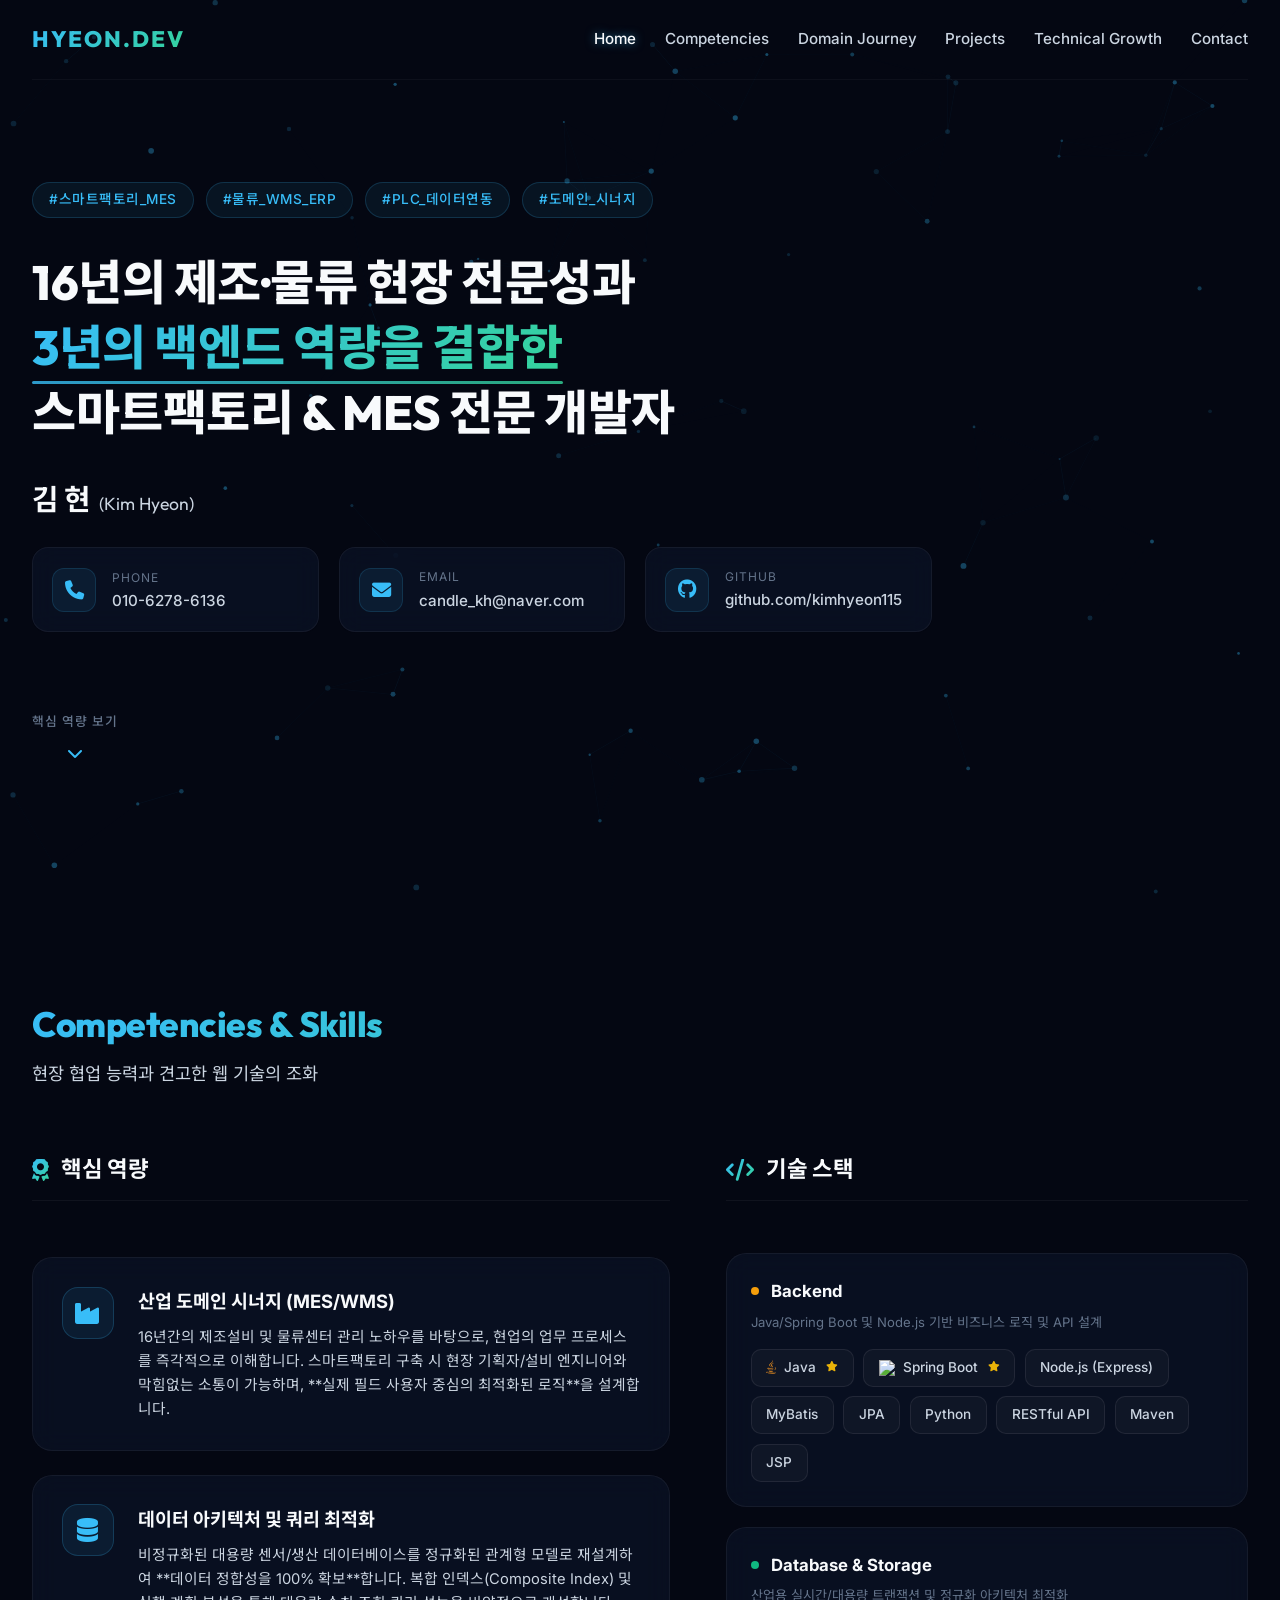
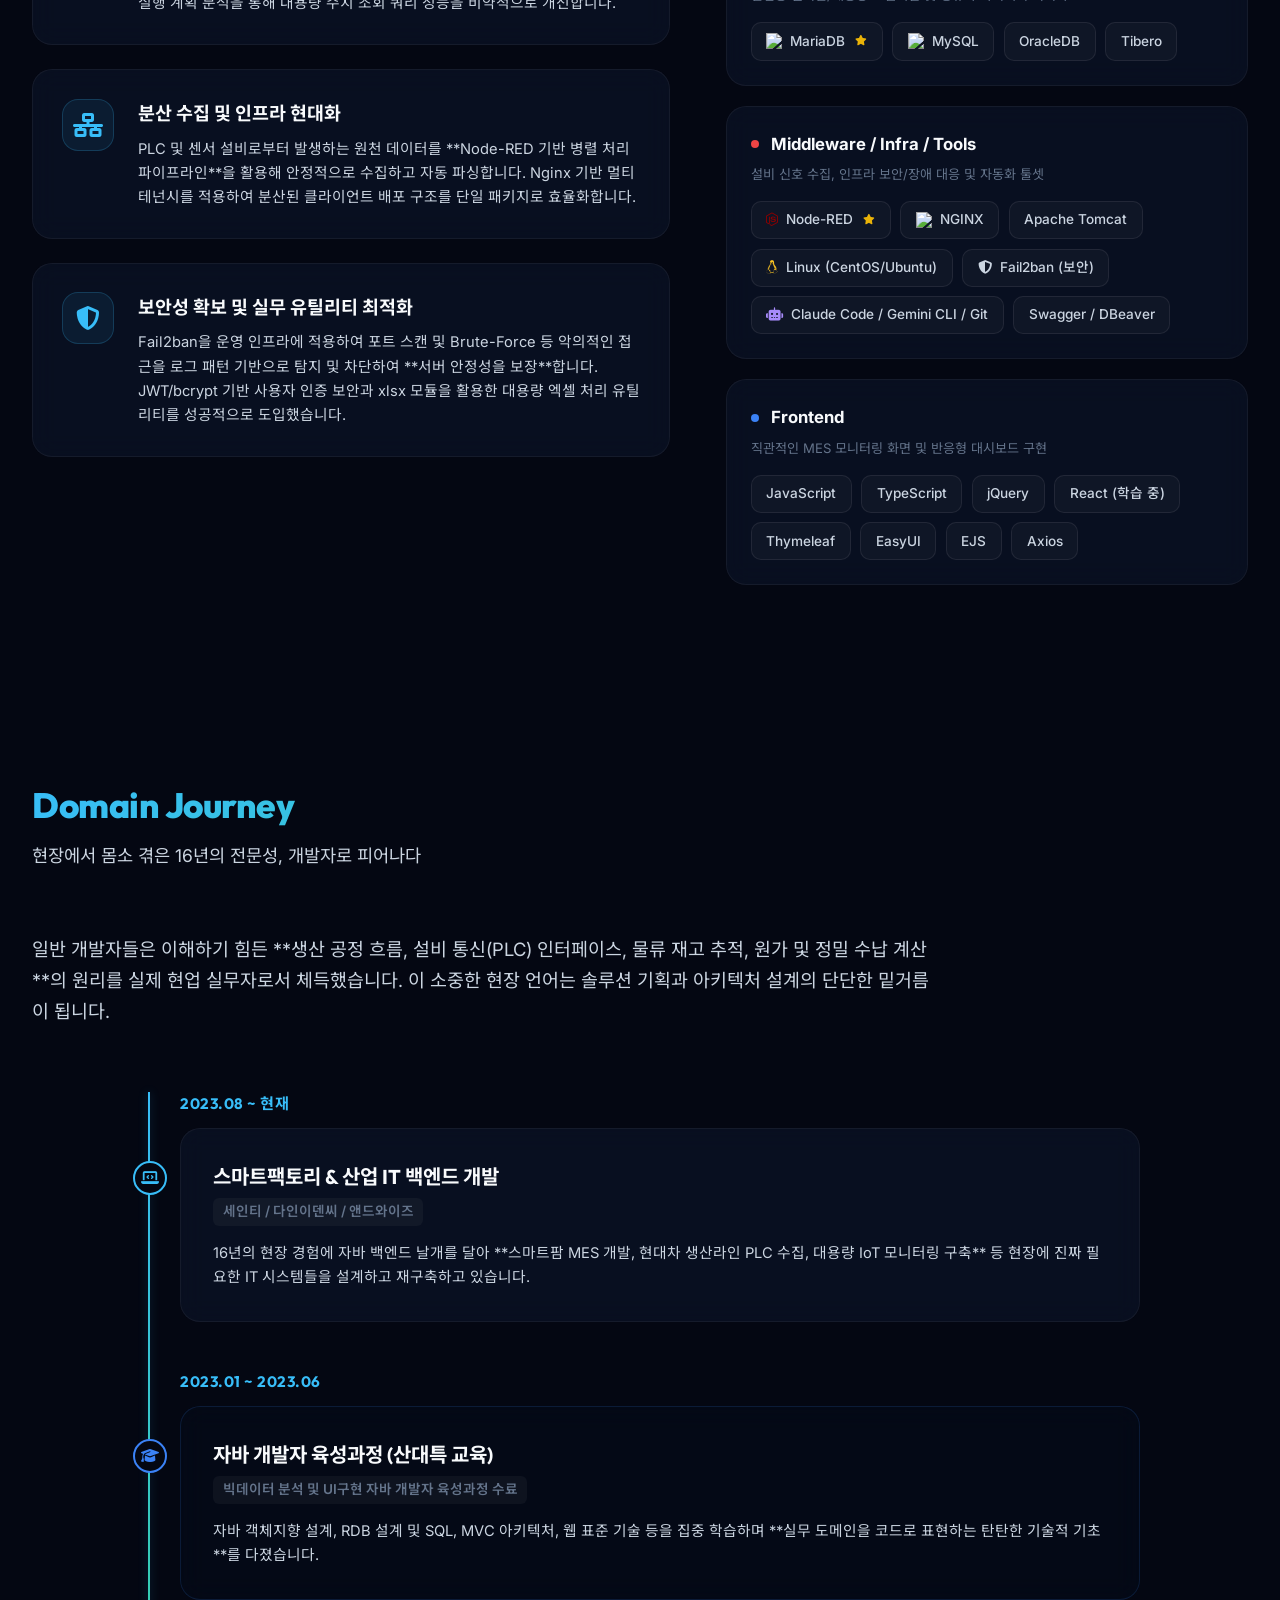
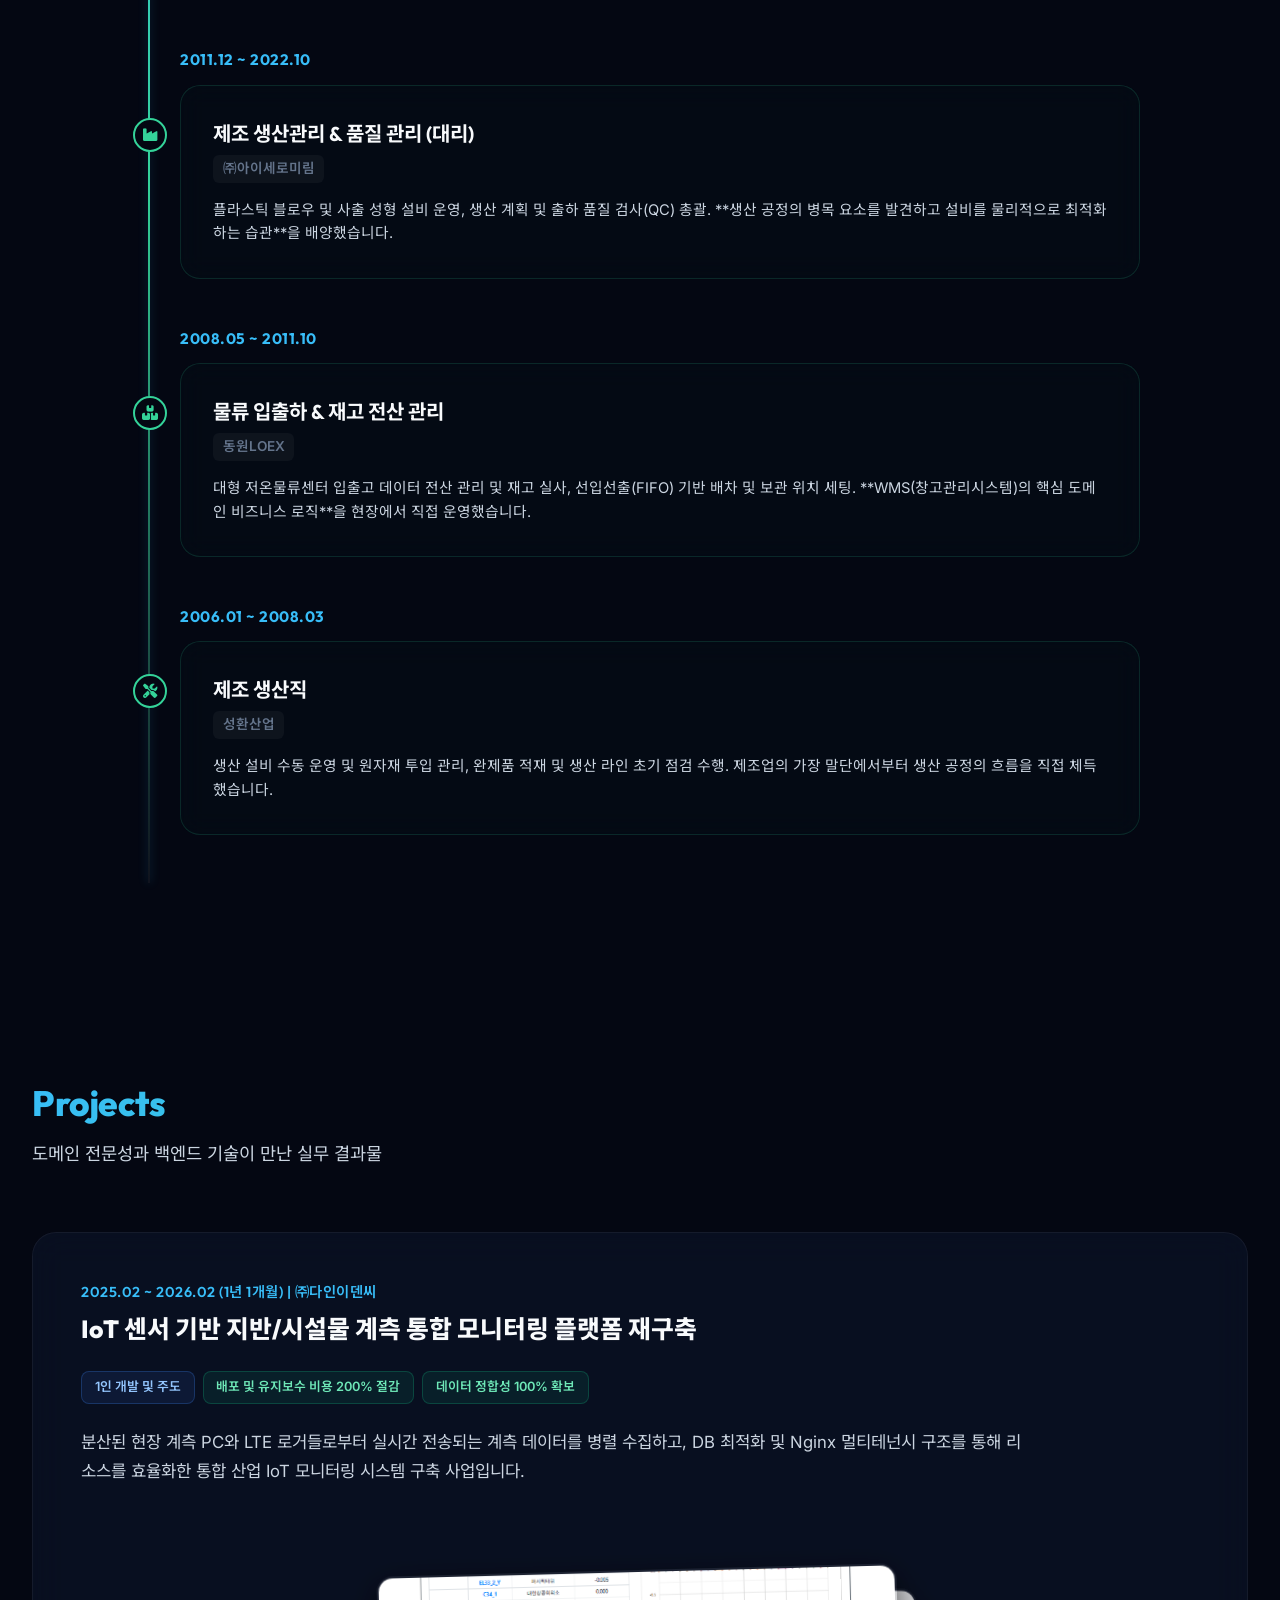
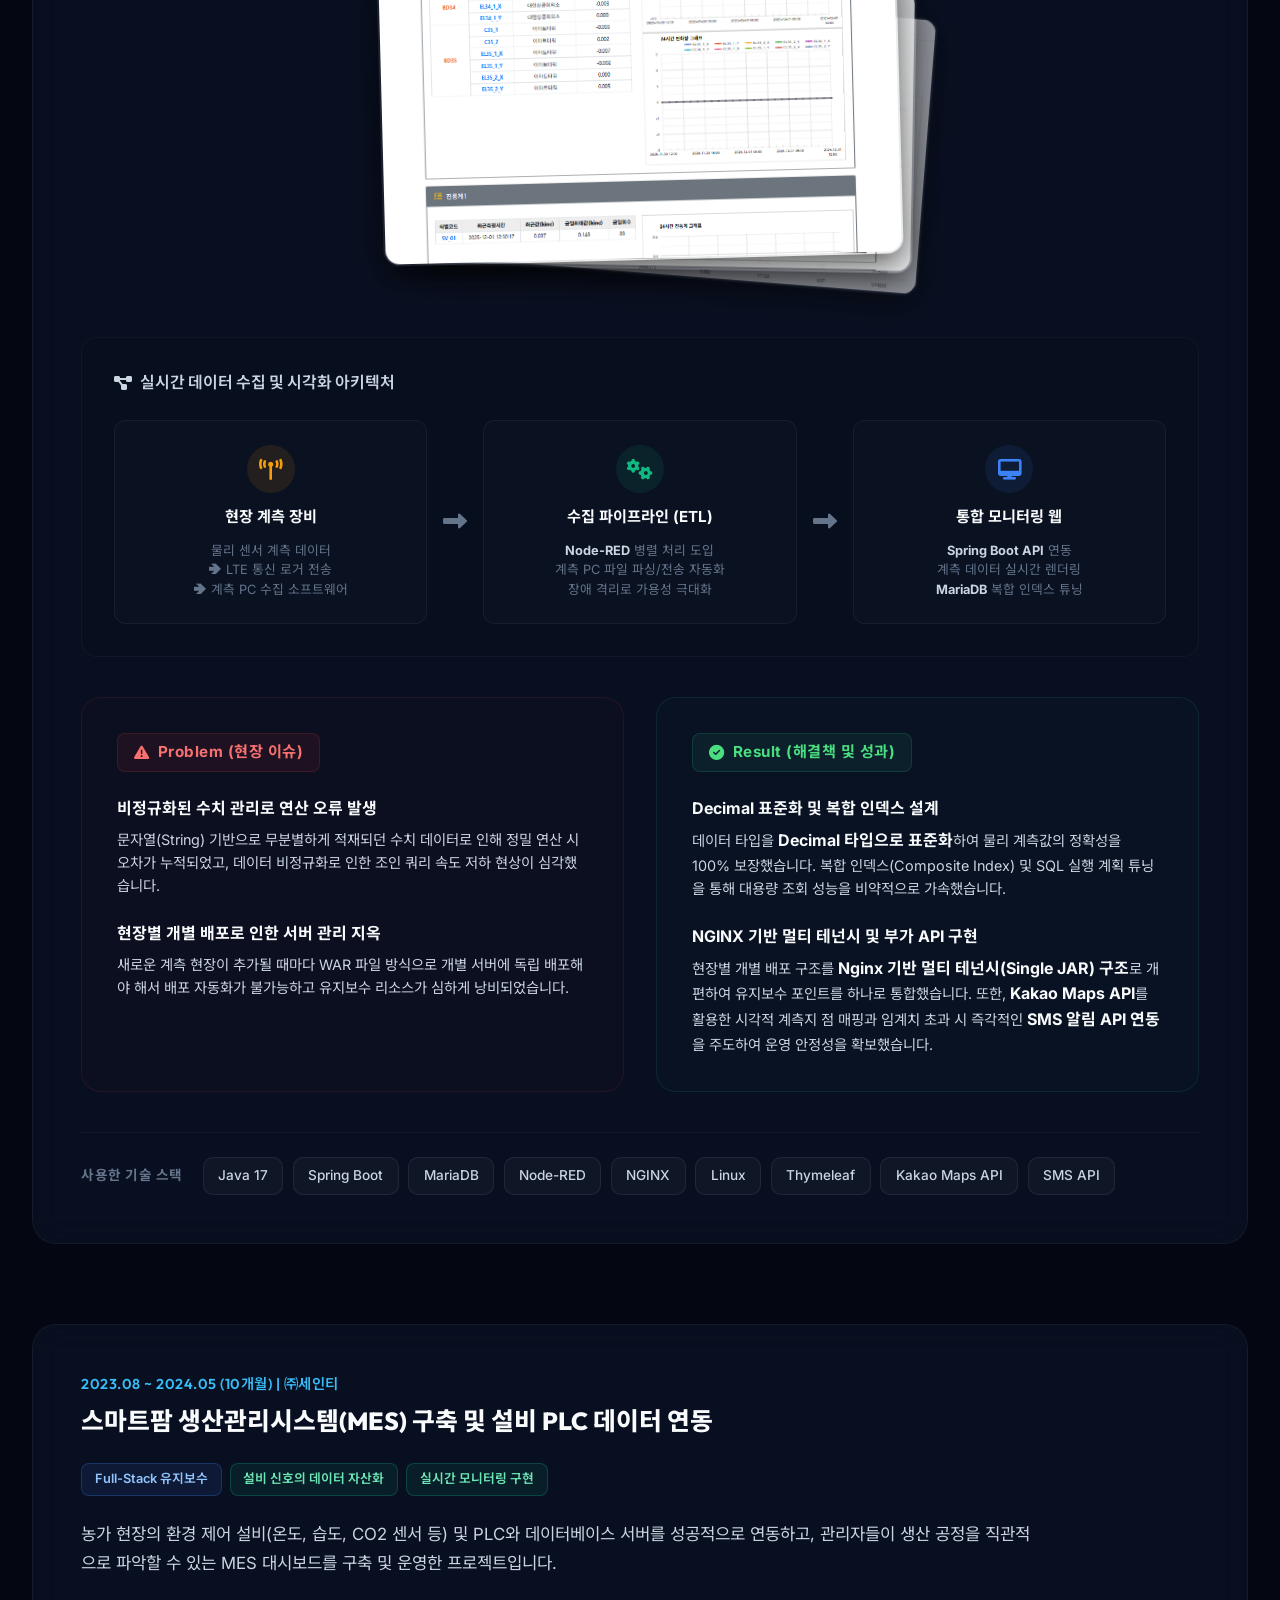
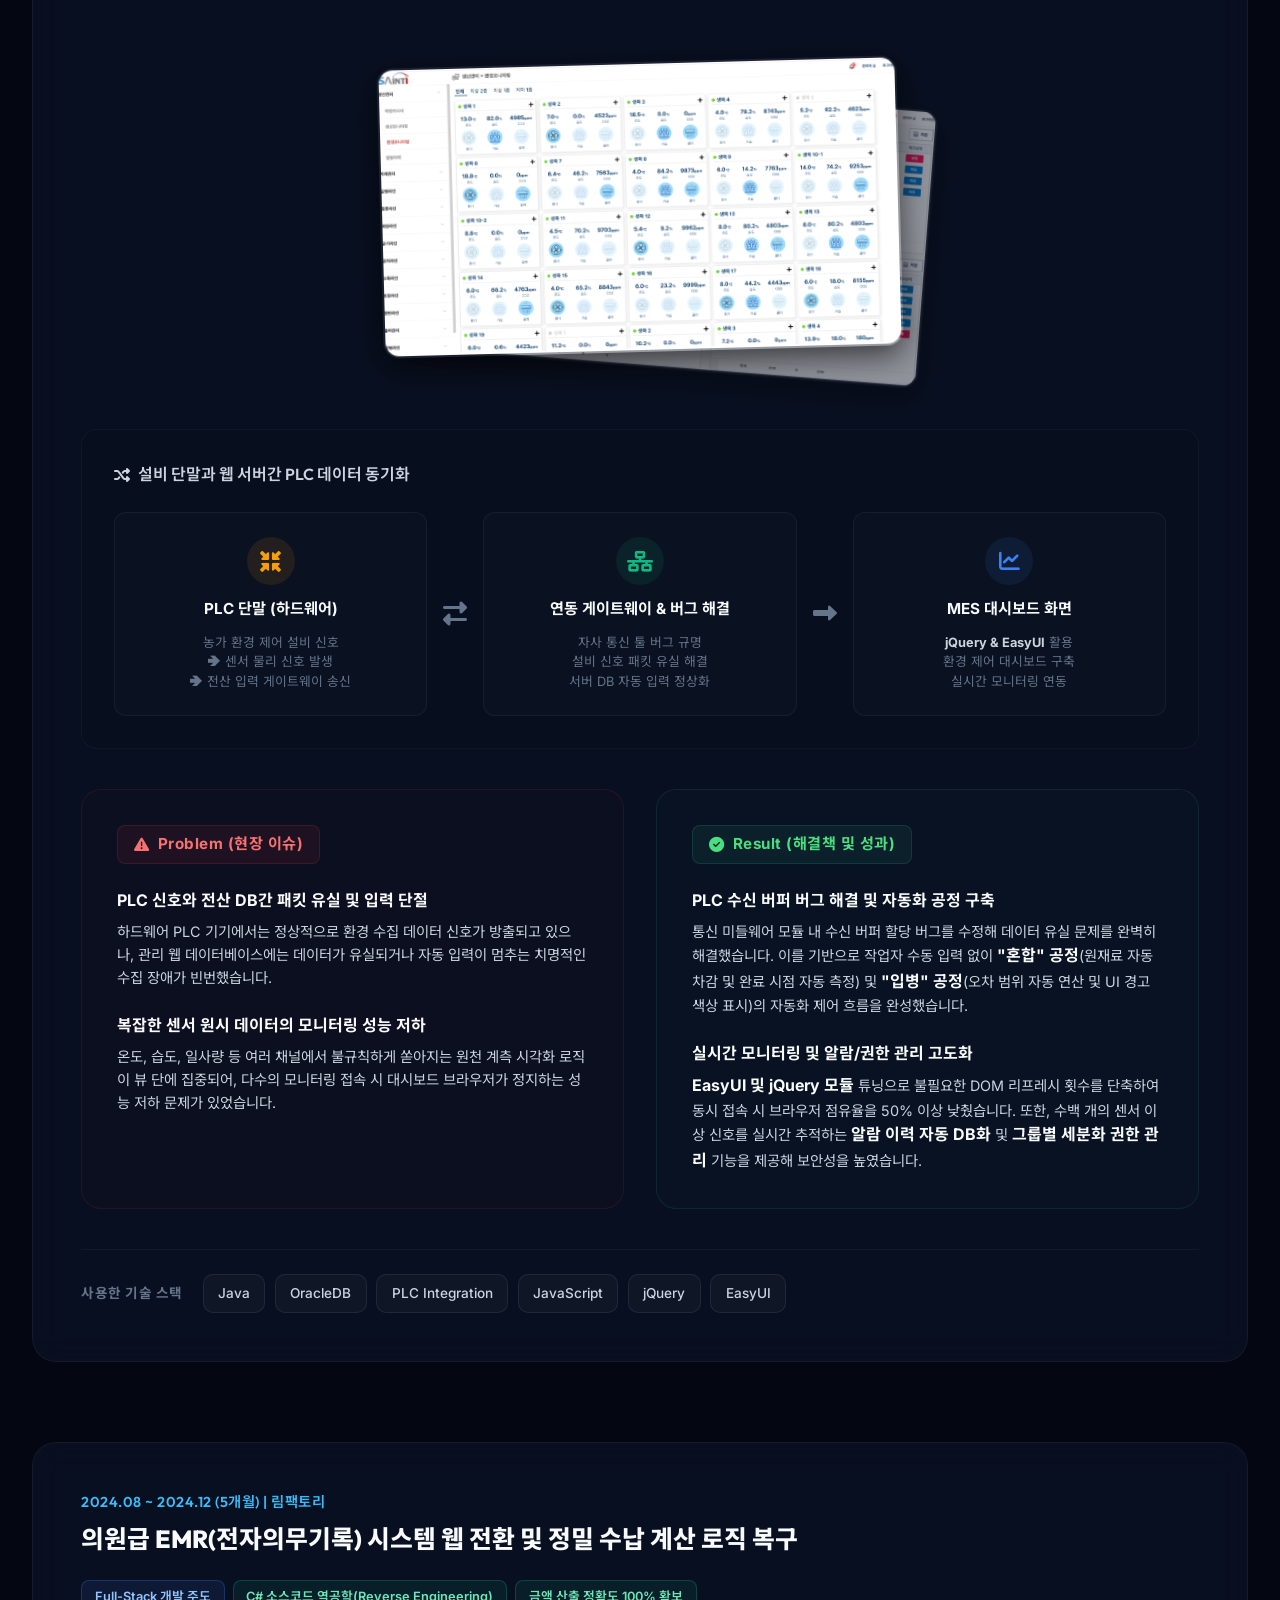
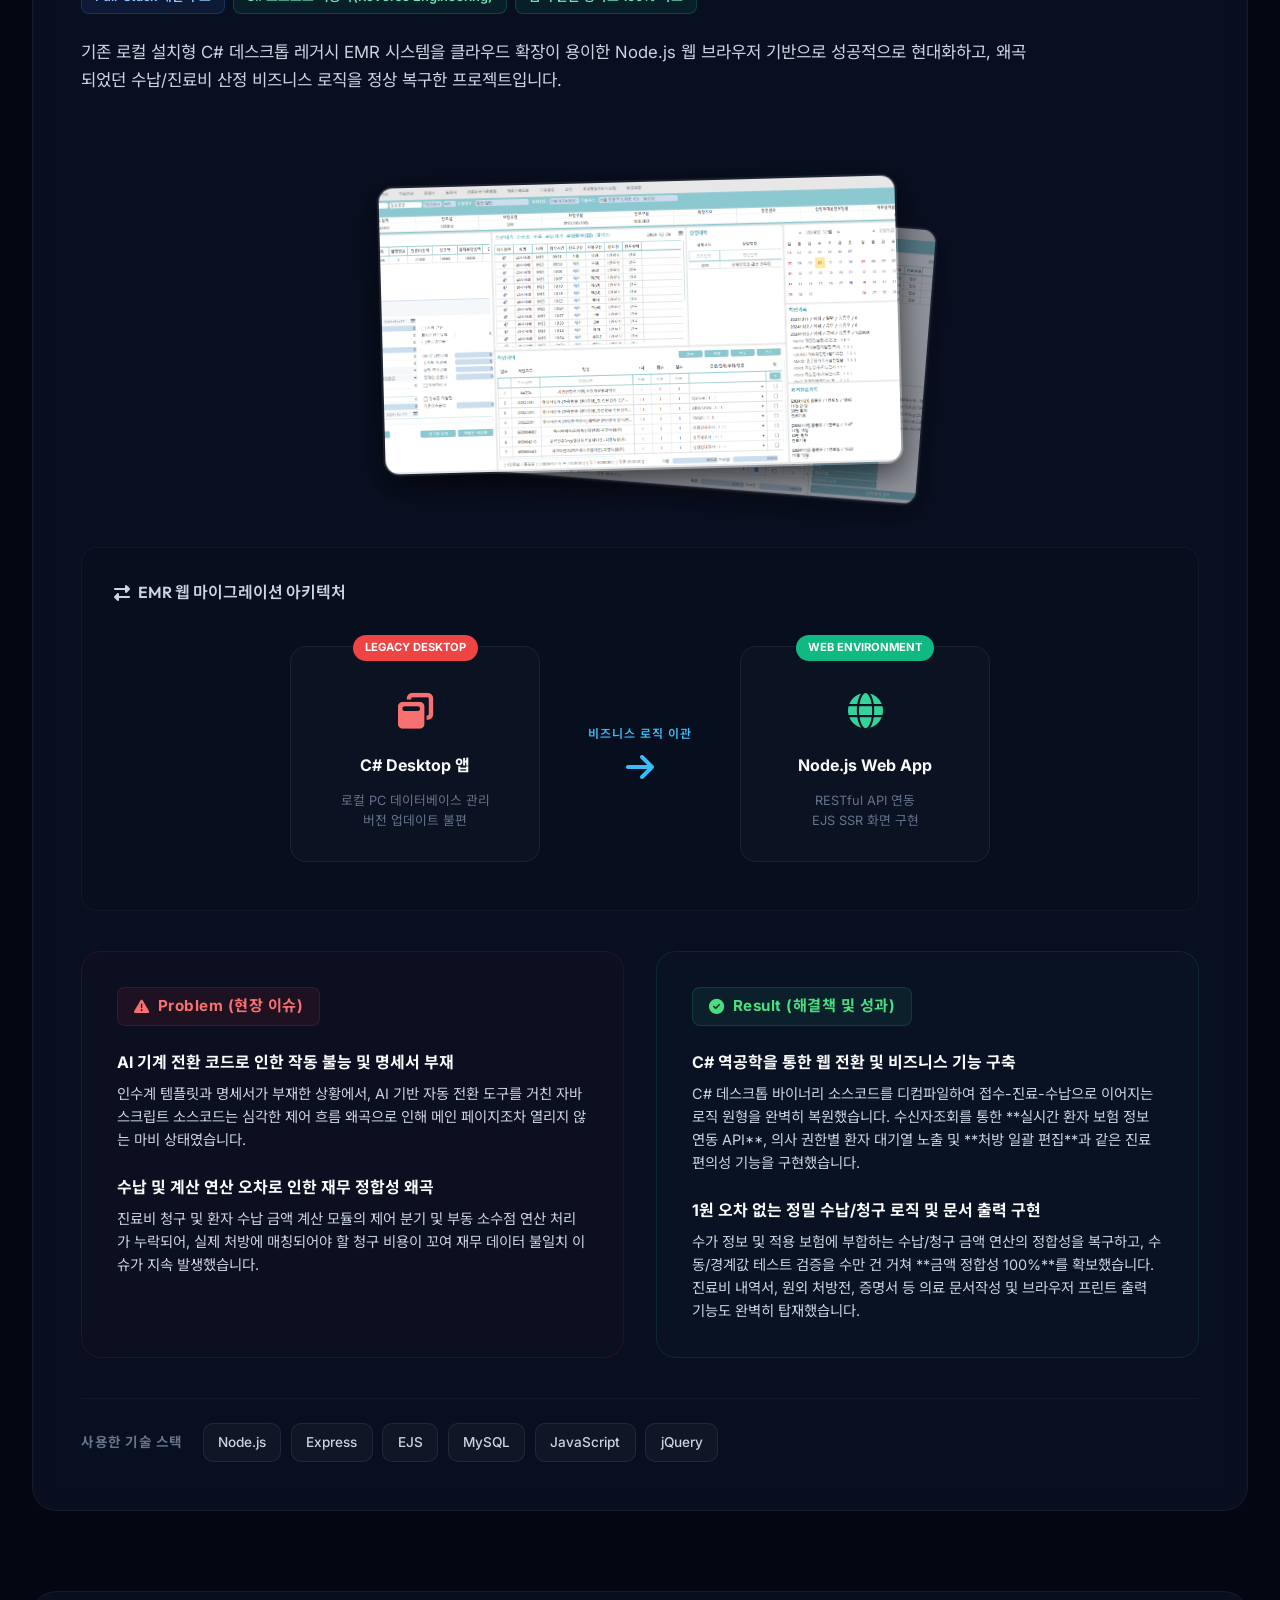
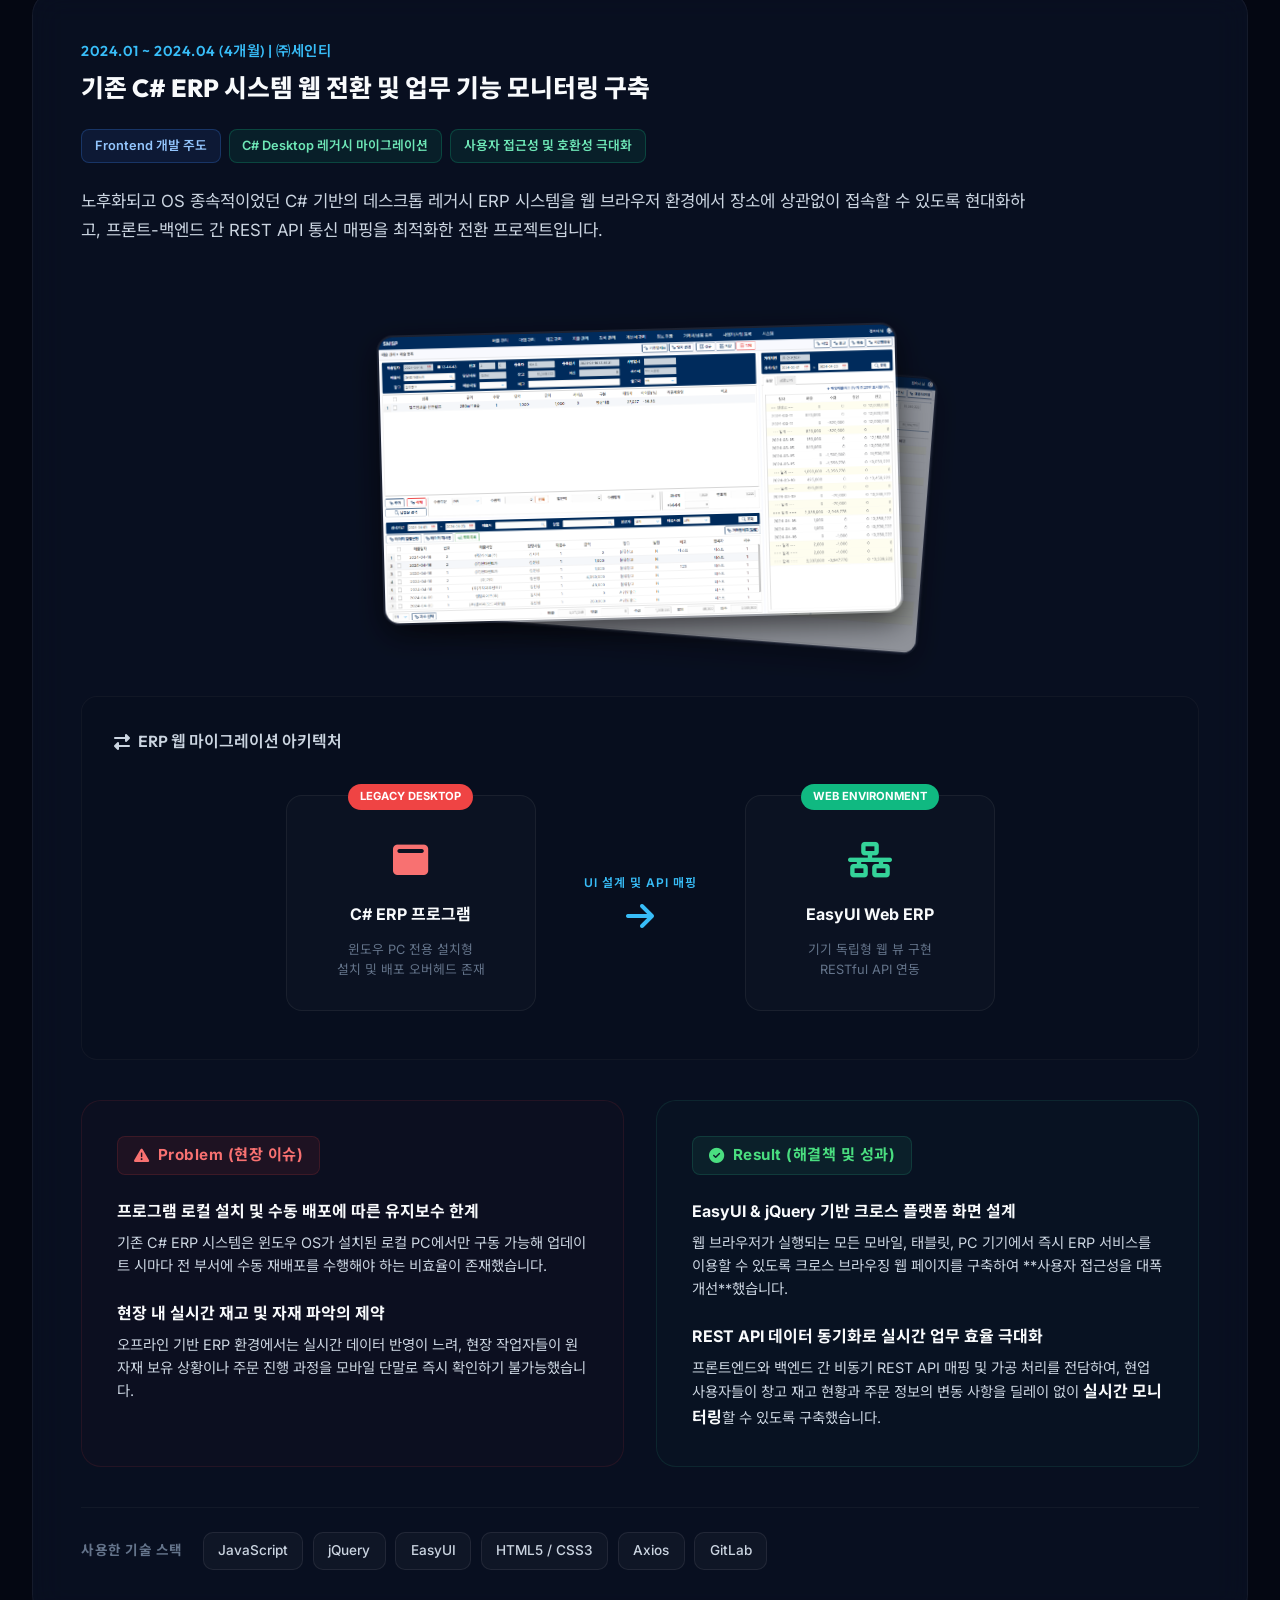
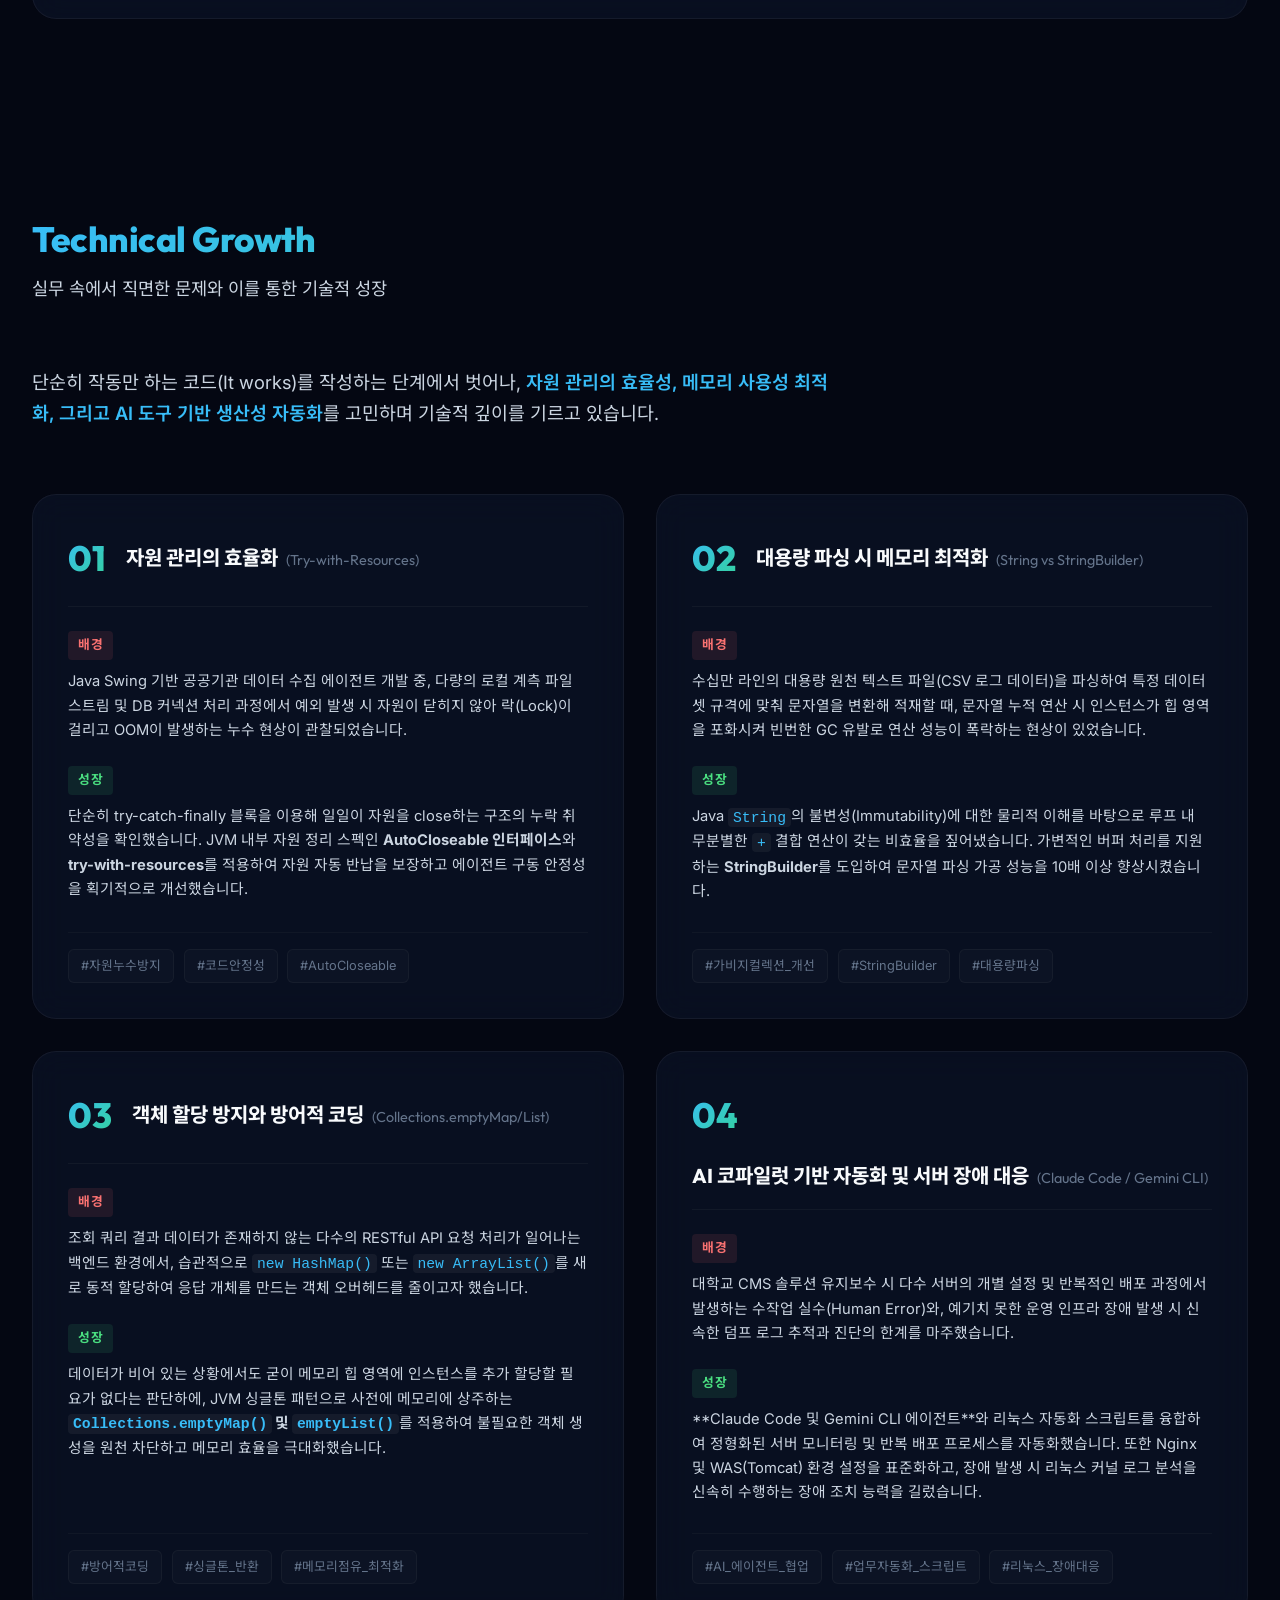
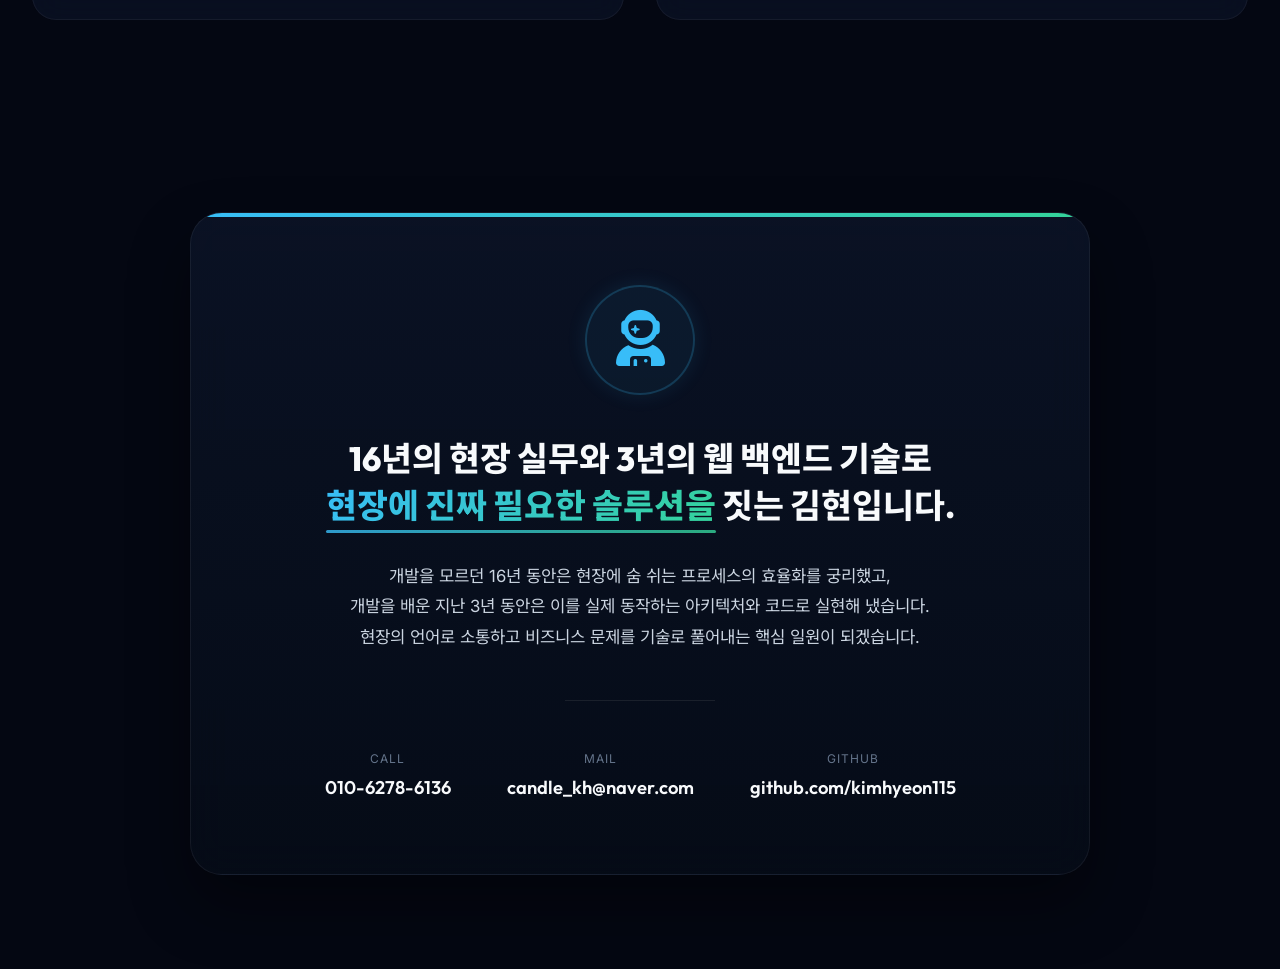
==== commit 957dd76e: "프로젝트 캡쳐 수정" ====
--- a/index.html
+++ b/index.html
@@ -187,7 +187,7 @@
                             <span class="skill-chip">Apache Tomcat</span>
                             <span class="skill-chip"><i class="fab fa-linux color-linux"></i> Linux (CentOS/Ubuntu)</span>
                             <span class="skill-chip"><i class="fas fa-shield-alt color-security"></i> Fail2ban (보안)</span>
-                            <span class="skill-chip"><i class="fas fa-robot color-ai"></i> Claude Code / Git</span>
+                            <span class="skill-chip"><i class="fas fa-robot color-ai"></i> Claude Code / Gemini CLI / Git</span>
                             <span class="skill-chip">Swagger / DBeaver</span>
                         </div>
                     </div>
@@ -308,8 +308,12 @@
                     </div>
 
                     <!-- 프로젝트 실제 UI 스크린샷 배치 가이드 -->
-                    <div class="project-screenshot-container">
-                        <img src="project1.png" alt="IoT 모니터링 플랫폼 대시보드 화면" class="project-screenshot">
+                    <div class="project-screenshot-container multi-screenshots">
+                        <div class="screenshot-stack">
+                            <img src="project1_3.png" alt="메인 대시보드 화면" class="project-screenshot stack-img img-front">
+                            <img src="project1_2.png" alt="현장 모니터링 화면" class="project-screenshot stack-img img-middle">
+                            <img src="project1.png" alt="데이터 분석 화면" class="project-screenshot stack-img img-back">
+                        </div>
                     </div>
 
                     <!-- Flow Diagram -->
@@ -403,8 +407,11 @@
                     </div>
 
                     <!-- 프로젝트 실제 UI 스크린샷 배치 가이드 -->
-                    <div class="project-screenshot-container">
-                        <img src="project2.png" alt="스마트팜 생산관리시스템 MES 대시보드 화면" class="project-screenshot">
+                    <div class="project-screenshot-container multi-screenshots">
+                        <div class="screenshot-stack">
+                            <img src="project2.png" alt="스마트팜 생산관리시스템 MES 대시보드 화면" class="project-screenshot stack-img img-front">
+                            <img src="project2_2.png" alt="스마트팜 온습도 상세 그래프" class="project-screenshot stack-img img-back">
+                        </div>
                     </div>
 
                     <!-- Flow Diagram -->
@@ -495,8 +502,11 @@
                     </div>
 
                     <!-- 프로젝트 실제 UI 스크린샷 배치 가이드 -->
-                    <div class="project-screenshot-container">
-                        <img src="project3.png" alt="EMR 시스템 환자 접수 및 수납 화면" class="project-screenshot">
+                    <div class="project-screenshot-container multi-screenshots">
+                        <div class="screenshot-stack">
+                            <img src="project3.png" alt="EMR 시스템 환자 접수 및 수납 화면" class="project-screenshot stack-img img-front">
+                            <img src="project3_2.png" alt="EMR 시스템 의사 진료 및 대기열 화면" class="project-screenshot stack-img img-back">
+                        </div>
                     </div>
 
                     <!-- Flow Diagram -->
@@ -586,8 +596,11 @@
                     </div>
 
                     <!-- 프로젝트 실제 UI 스크린샷 배치 가이드 -->
-                    <div class="project-screenshot-container">
-                        <img src="project4.png" alt="SMSP ERP 시스템 웹 전환 모니터링 화면" class="project-screenshot">
+                    <div class="project-screenshot-container multi-screenshots">
+                        <div class="screenshot-stack">
+                            <img src="project4.png" alt="SMSP ERP 시스템 웹 전환 모니터링 화면" class="project-screenshot stack-img img-front">
+                            <img src="project4_2.png" alt="SMSP ERP 시스템 재고 모니터링 화면" class="project-screenshot stack-img img-back">
+                        </div>
                     </div>
 
                     <!-- Flow Diagram -->
@@ -745,7 +758,7 @@
                     <div class="growth-card">
                         <div class="growth-header">
                             <span class="growth-num">04</span>
-                            <h4>AI 코파일럿 기반 자동화 및 서버 장애 대응 <span class="g-sub-title">(Claude Code & System Config)</span></h4>
+                            <h4>AI 코파일럿 기반 자동화 및 서버 장애 대응 <span class="g-sub-title">(Claude Code / Gemini CLI)</span></h4>
                         </div>
                         <div class="growth-body">
                             <div class="g-section">
@@ -754,11 +767,11 @@
                             </div>
                             <div class="g-section">
                                 <span class="g-label font-green">성장</span>
-                                <p>**Claude Code 에이전트 스킬**과 리눅스 CLI 자동화 스크립트를 융합하여 정형화된 서버 모니터링 및 반복 배포 프로세스를 자동화했습니다. 또한 Nginx 및 WAS(Tomcat) 환경 설정을 표준화하고, 장애 발생 시 리눅스 커널 로그 분석을 신속히 수행하는 장애 조치 능력을 길렀습니다.</p>
+                                <p>**Claude Code 및 Gemini CLI 에이전트**와 리눅스 자동화 스크립트를 융합하여 정형화된 서버 모니터링 및 반복 배포 프로세스를 자동화했습니다. 또한 Nginx 및 WAS(Tomcat) 환경 설정을 표준화하고, 장애 발생 시 리눅스 커널 로그 분석을 신속히 수행하는 장애 조치 능력을 길렀습니다.</p>
                             </div>
                         </div>
                         <div class="growth-tags">
-                            <span>#Claude_Code_협업</span>
+                            <span>#AI_에이전트_협업</span>
                             <span>#업무자동화_스크립트</span>
                             <span>#리눅스_장애대응</span>
                         </div>
--- a/style.css
+++ b/style.css
@@ -706,6 +706,105 @@
     opacity: 1;
 }
 
+/* Multi-screenshot Stack Styles */
+.project-screenshot-container.multi-screenshots {
+    overflow: visible;
+    border: none;
+    background: none;
+    box-shadow: none;
+    transform: none;
+}
+
+.project-screenshot-container.multi-screenshots:hover {
+    border: none;
+    box-shadow: none;
+    transform: none;
+}
+
+.screenshot-stack {
+    position: relative;
+    width: 100%;
+    height: 380px;
+    margin: 2rem 0;
+    perspective: 1000px;
+    display: flex;
+    justify-content: center;
+    align-items: center;
+}
+
+.stack-img {
+    position: absolute;
+    width: 80%;
+    max-width: 520px;
+    height: 290px;
+    object-fit: cover;
+    border-radius: 16px;
+    border: 2px solid rgba(255, 255, 255, 0.08);
+    box-shadow: 0 10px 30px rgba(0, 0, 0, 0.6);
+    transition: all 0.6s cubic-bezier(0.16, 1, 0.3, 1);
+    opacity: 0.85;
+}
+
+/* 3 Stack Setup (Project 1) */
+.screenshot-stack .img-front {
+    z-index: 3;
+    transform: translateZ(0px) rotate(-1.5deg);
+    opacity: 1;
+}
+
+.screenshot-stack .img-middle {
+    z-index: 2;
+    transform: translateY(12px) translateX(20px) translateZ(-20px) rotate(1deg);
+    opacity: 0.8;
+}
+
+.screenshot-stack .img-back {
+    z-index: 1;
+    transform: translateY(24px) translateX(40px) translateZ(-40px) rotate(4.5deg);
+    opacity: 0.55;
+}
+
+/* Hover Fan-out Effect */
+.project-screenshot-container.multi-screenshots:hover .img-front {
+    transform: translateZ(40px) translateY(-8px) translateX(-150px) rotate(-5deg);
+    box-shadow: 0 25px 50px rgba(0, 0, 0, 0.7), 0 0 25px rgba(56, 189, 248, 0.25);
+    border-color: rgba(56, 189, 248, 0.45);
+    opacity: 1;
+}
+
+.project-screenshot-container.multi-screenshots:hover .img-middle {
+    transform: translateZ(20px) translateY(-18px) translateX(0px) rotate(1deg);
+    opacity: 0.95;
+    box-shadow: 0 20px 40px rgba(0, 0, 0, 0.6), 0 0 20px rgba(52, 211, 153, 0.15);
+    border-color: rgba(52, 211, 153, 0.35);
+}
+
+.project-screenshot-container.multi-screenshots:hover .img-back {
+    transform: translateZ(0px) translateY(-28px) translateX(150px) rotate(7deg);
+    opacity: 0.85;
+    box-shadow: 0 15px 30px rgba(0, 0, 0, 0.5);
+}
+
+/* Responsive adjustments */
+@media (max-width: 768px) {
+    .screenshot-stack {
+        height: 280px;
+    }
+    .stack-img {
+        width: 85%;
+        height: 200px;
+    }
+    .project-screenshot-container.multi-screenshots:hover .img-front {
+        transform: translateZ(30px) translateY(-5px) translateX(-15px) rotate(-3deg);
+    }
+    .project-screenshot-container.multi-screenshots:hover .img-middle {
+        transform: translateZ(15px) translateY(-12px) translateX(15px) rotate(2deg);
+    }
+    .project-screenshot-container.multi-screenshots:hover .img-back {
+        transform: translateZ(0px) translateY(-18px) translateX(45px) rotate(6deg);
+    }
+}
+
 .projects-list {
     display: flex;
     flex-direction: column;
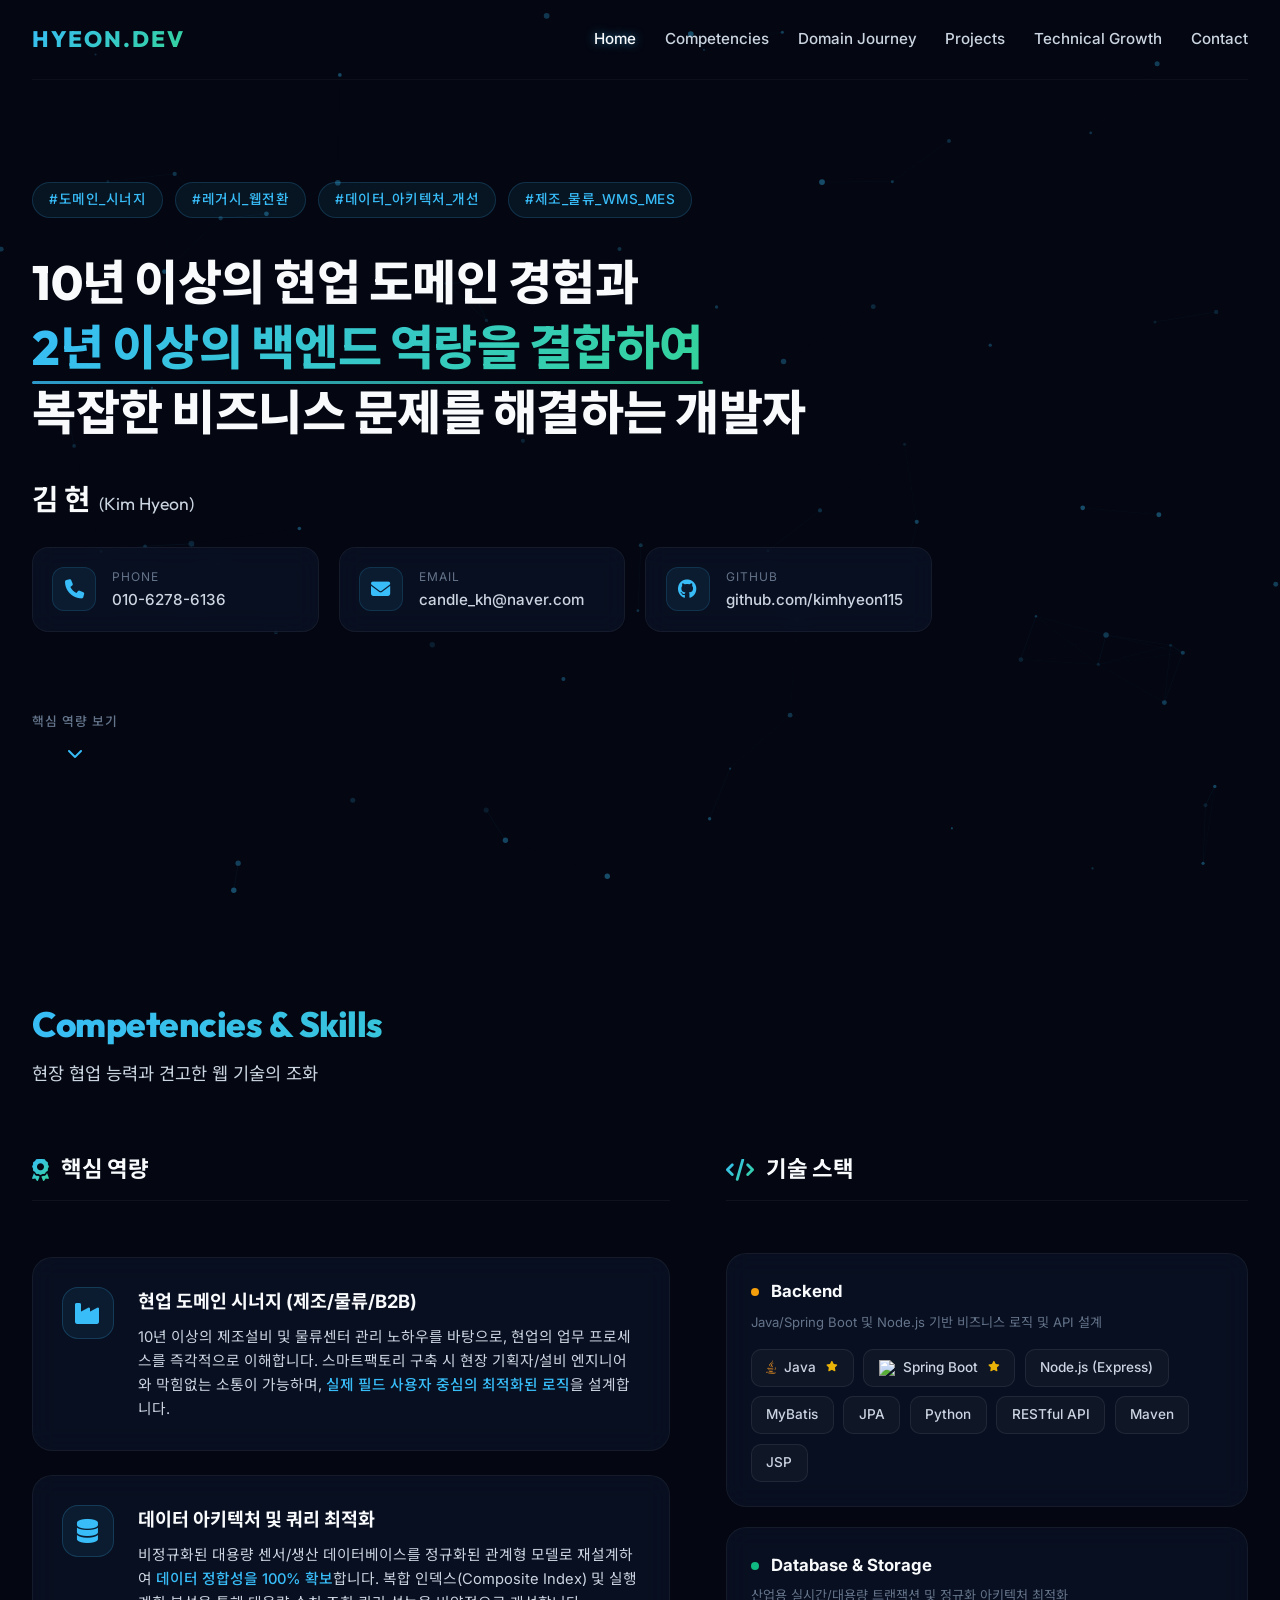
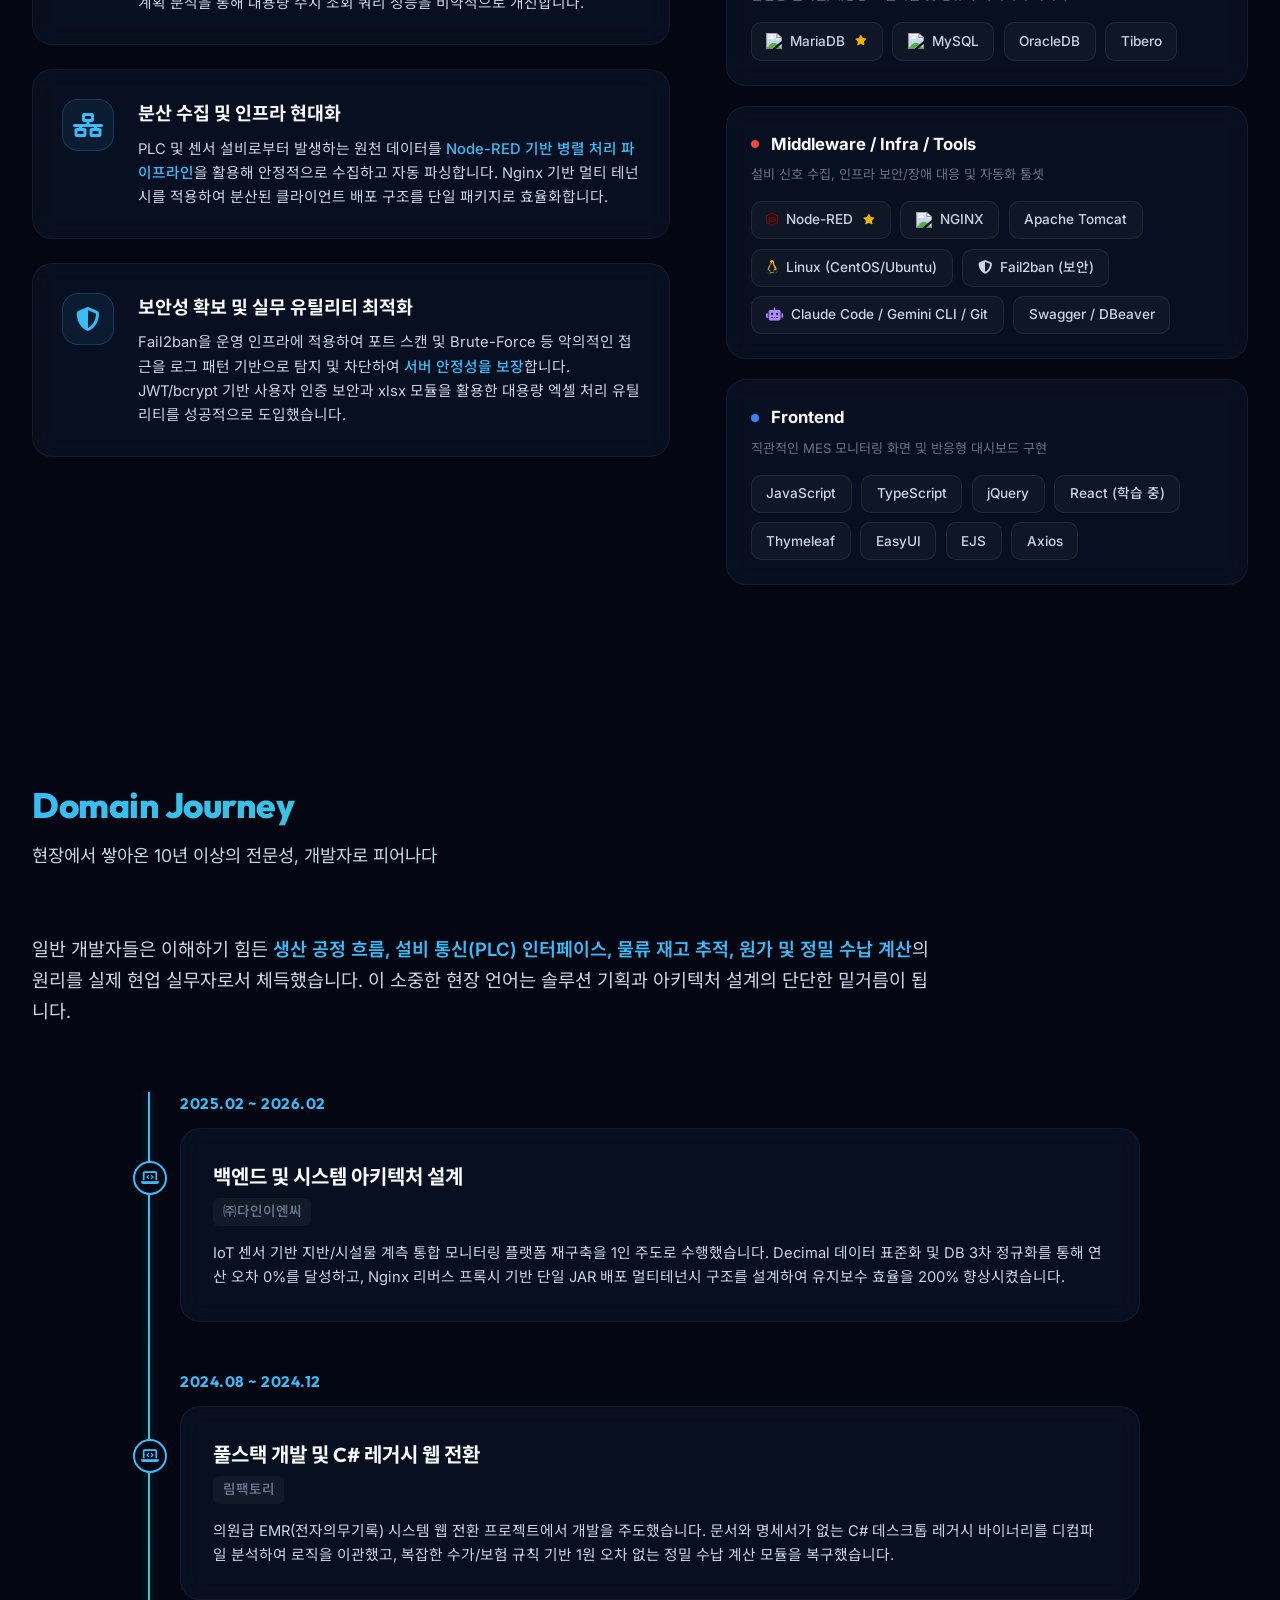
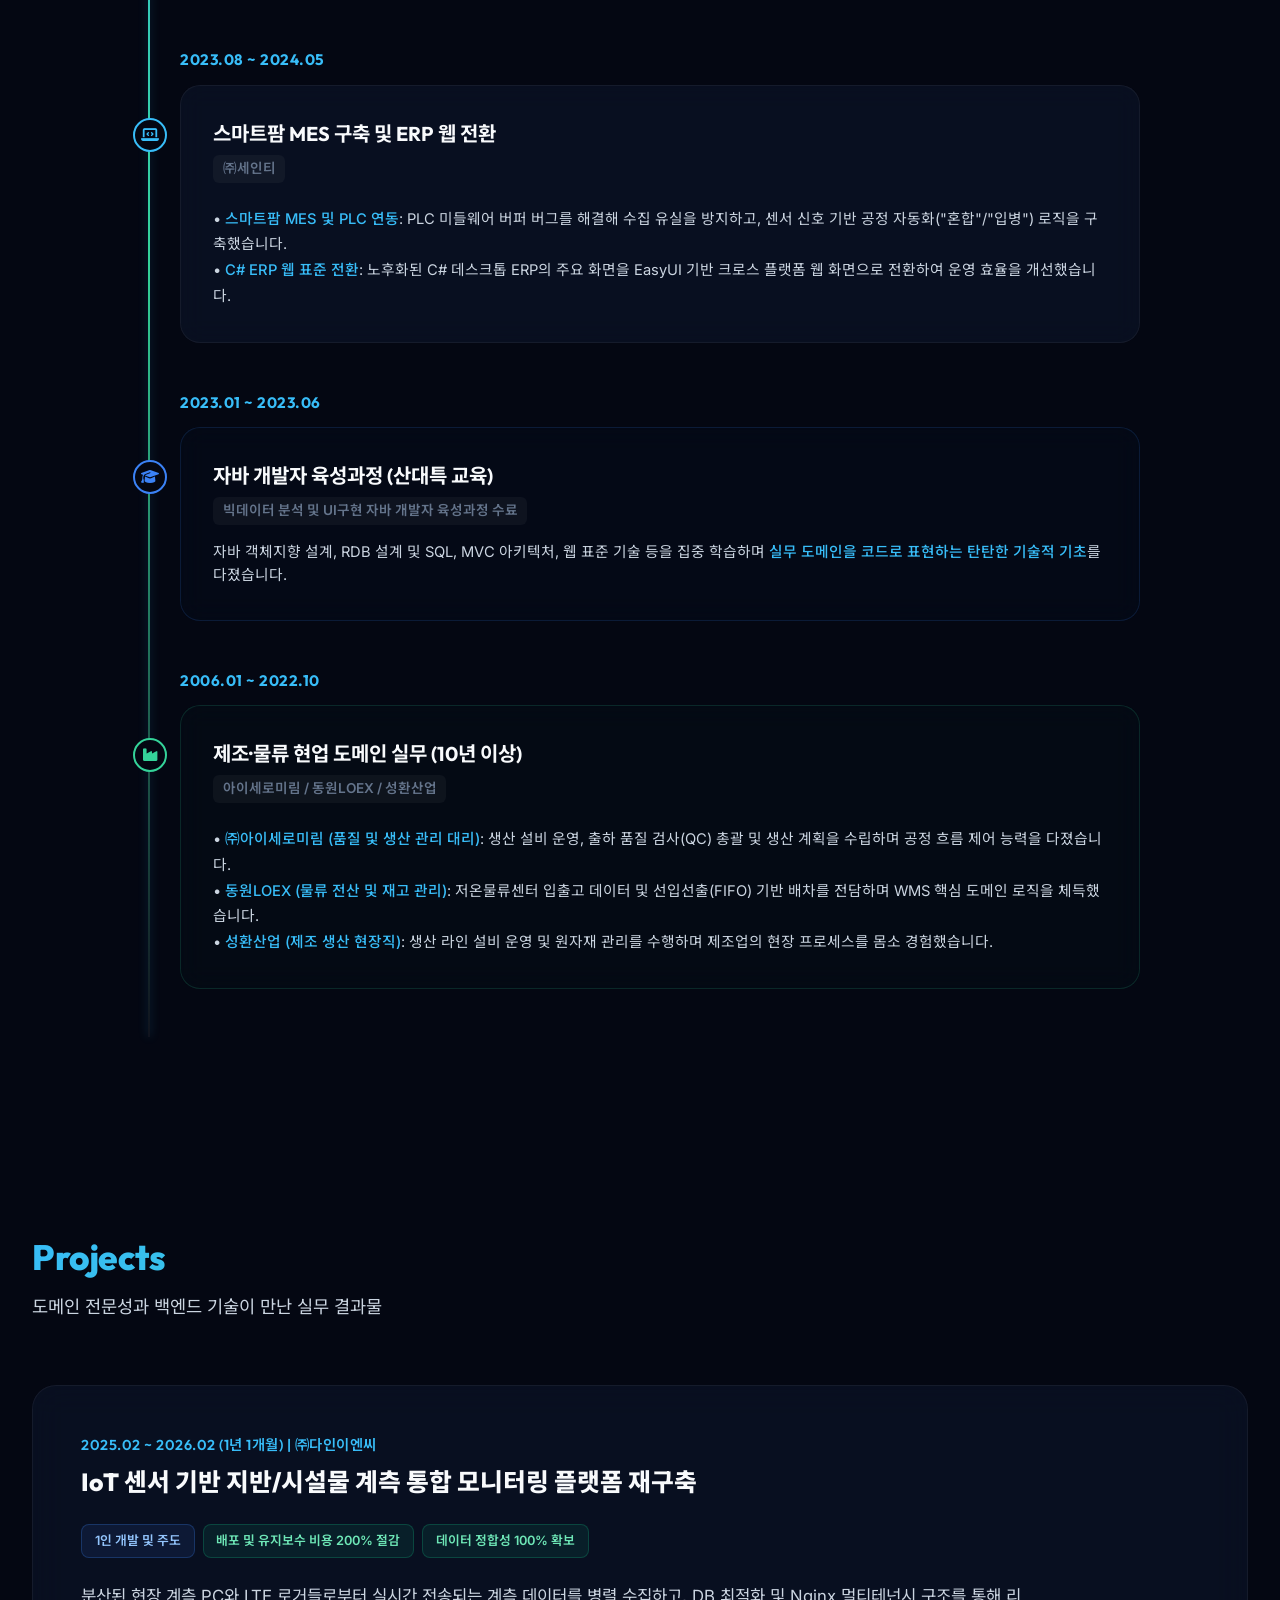
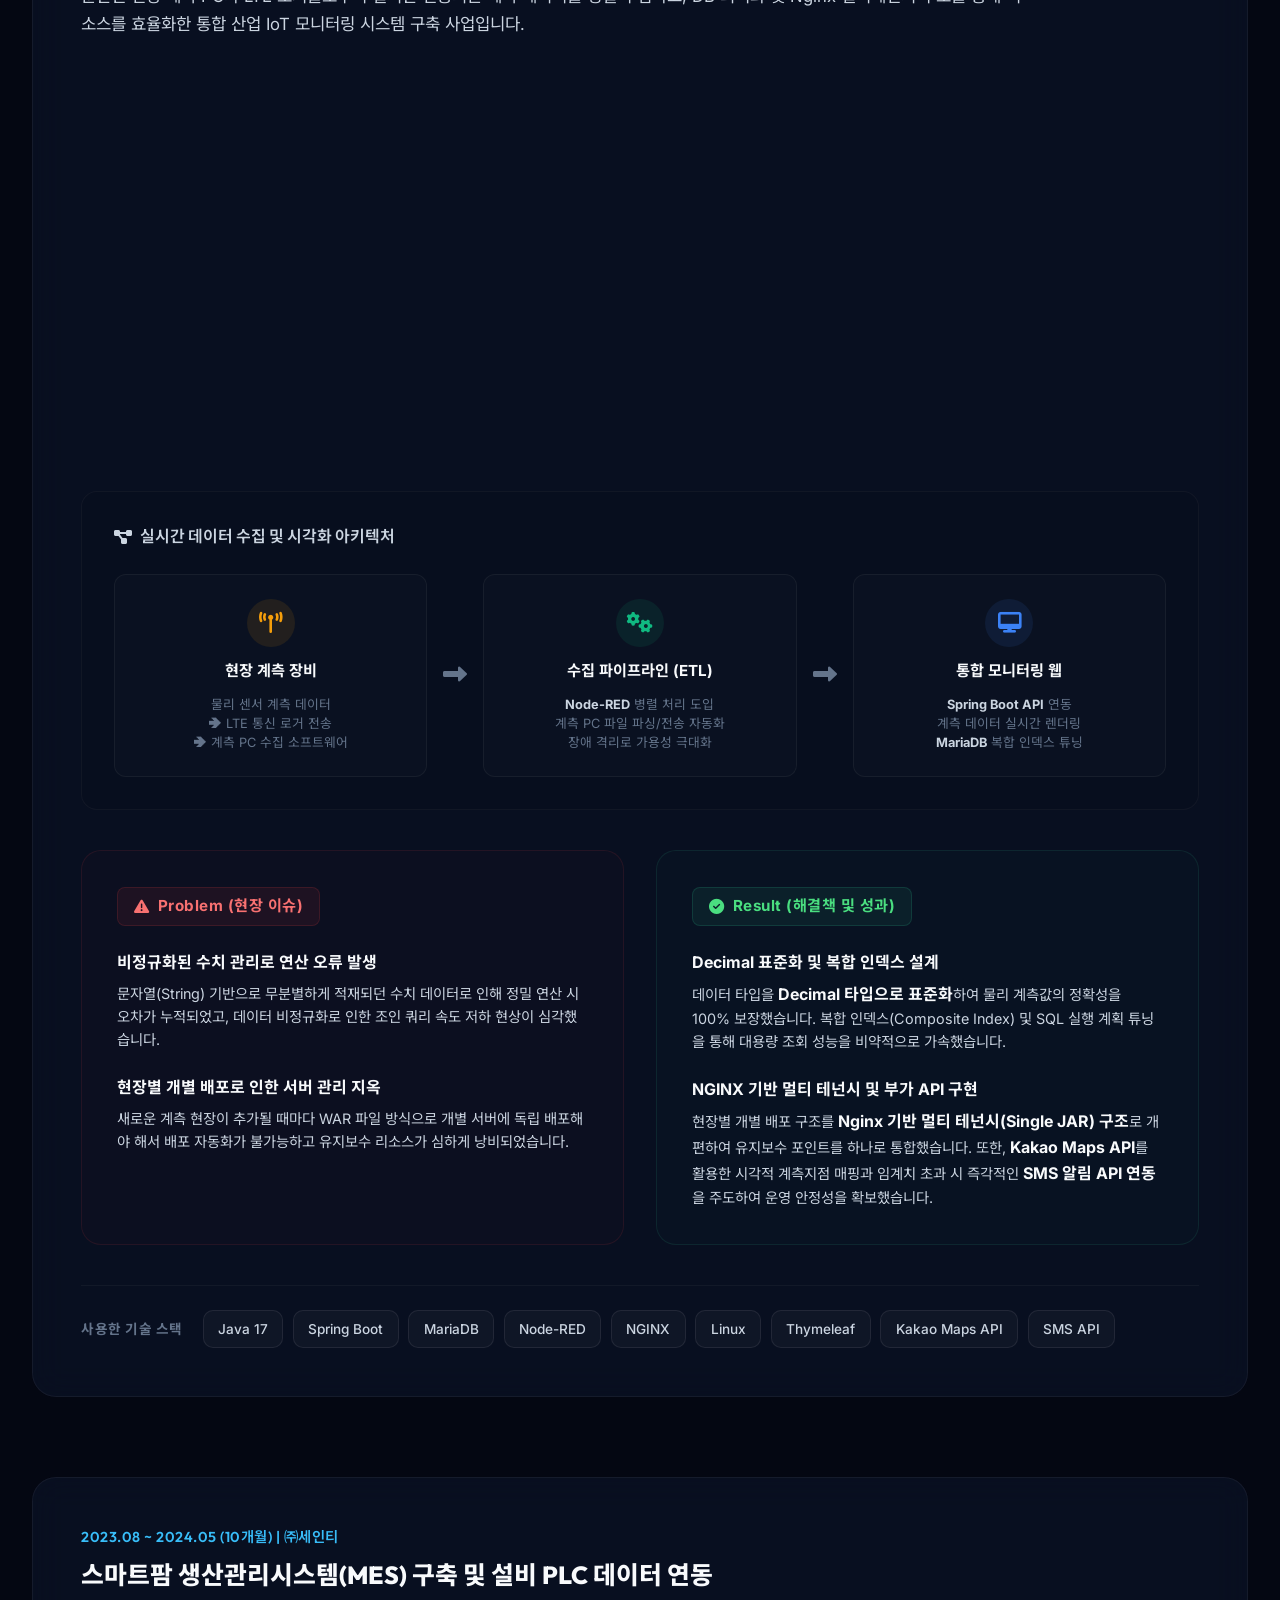
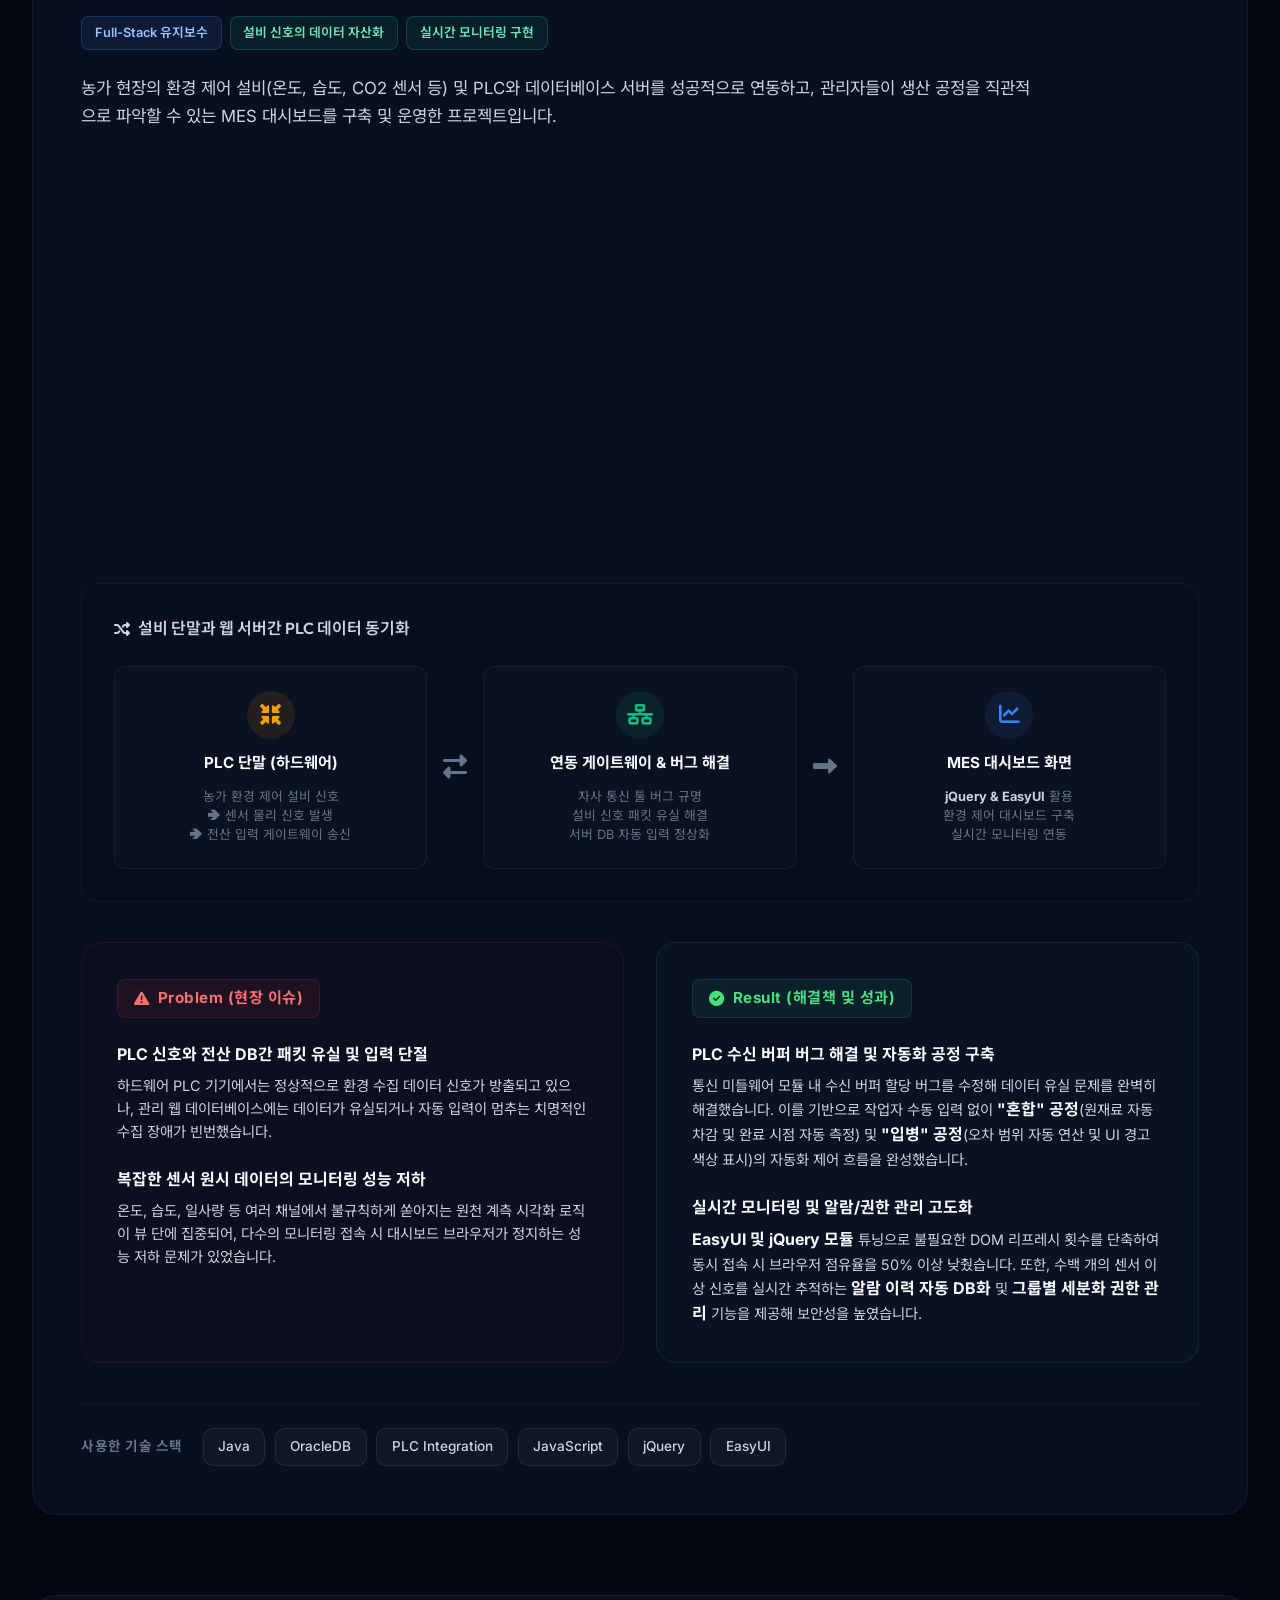
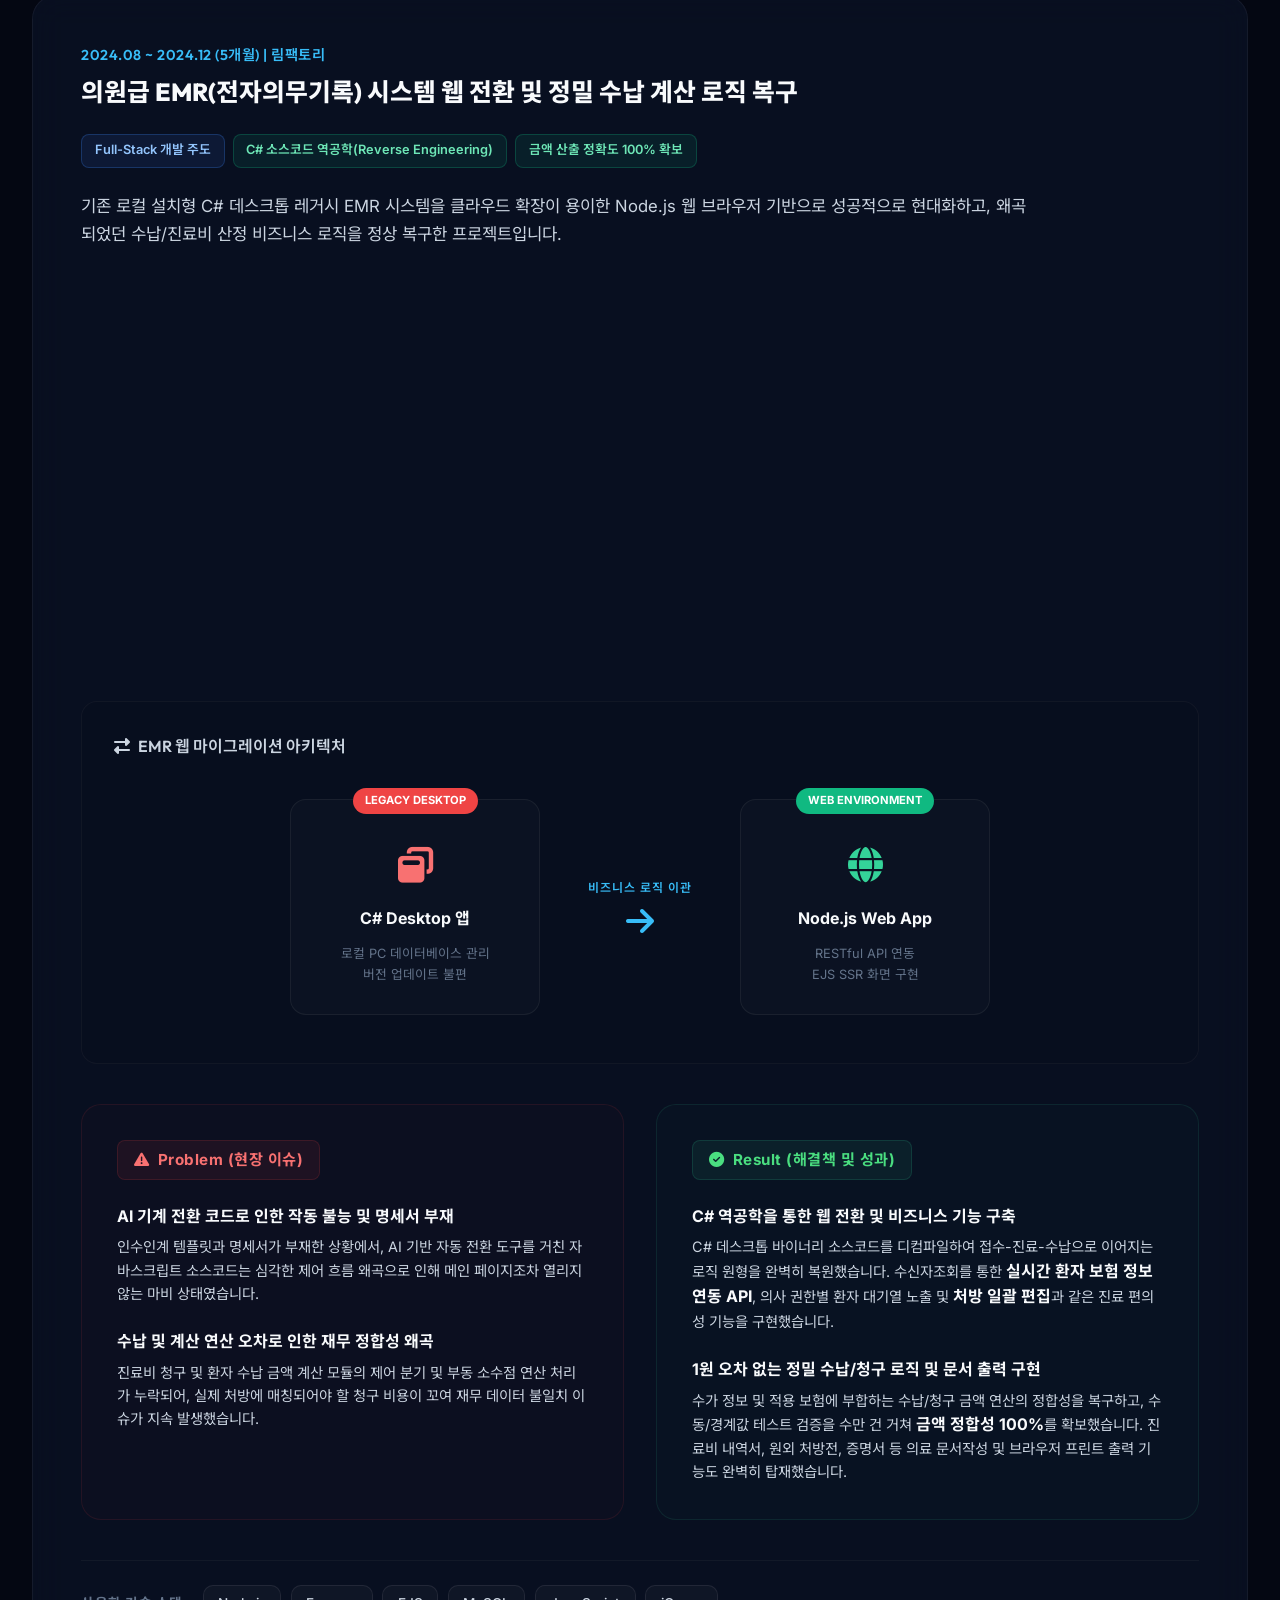
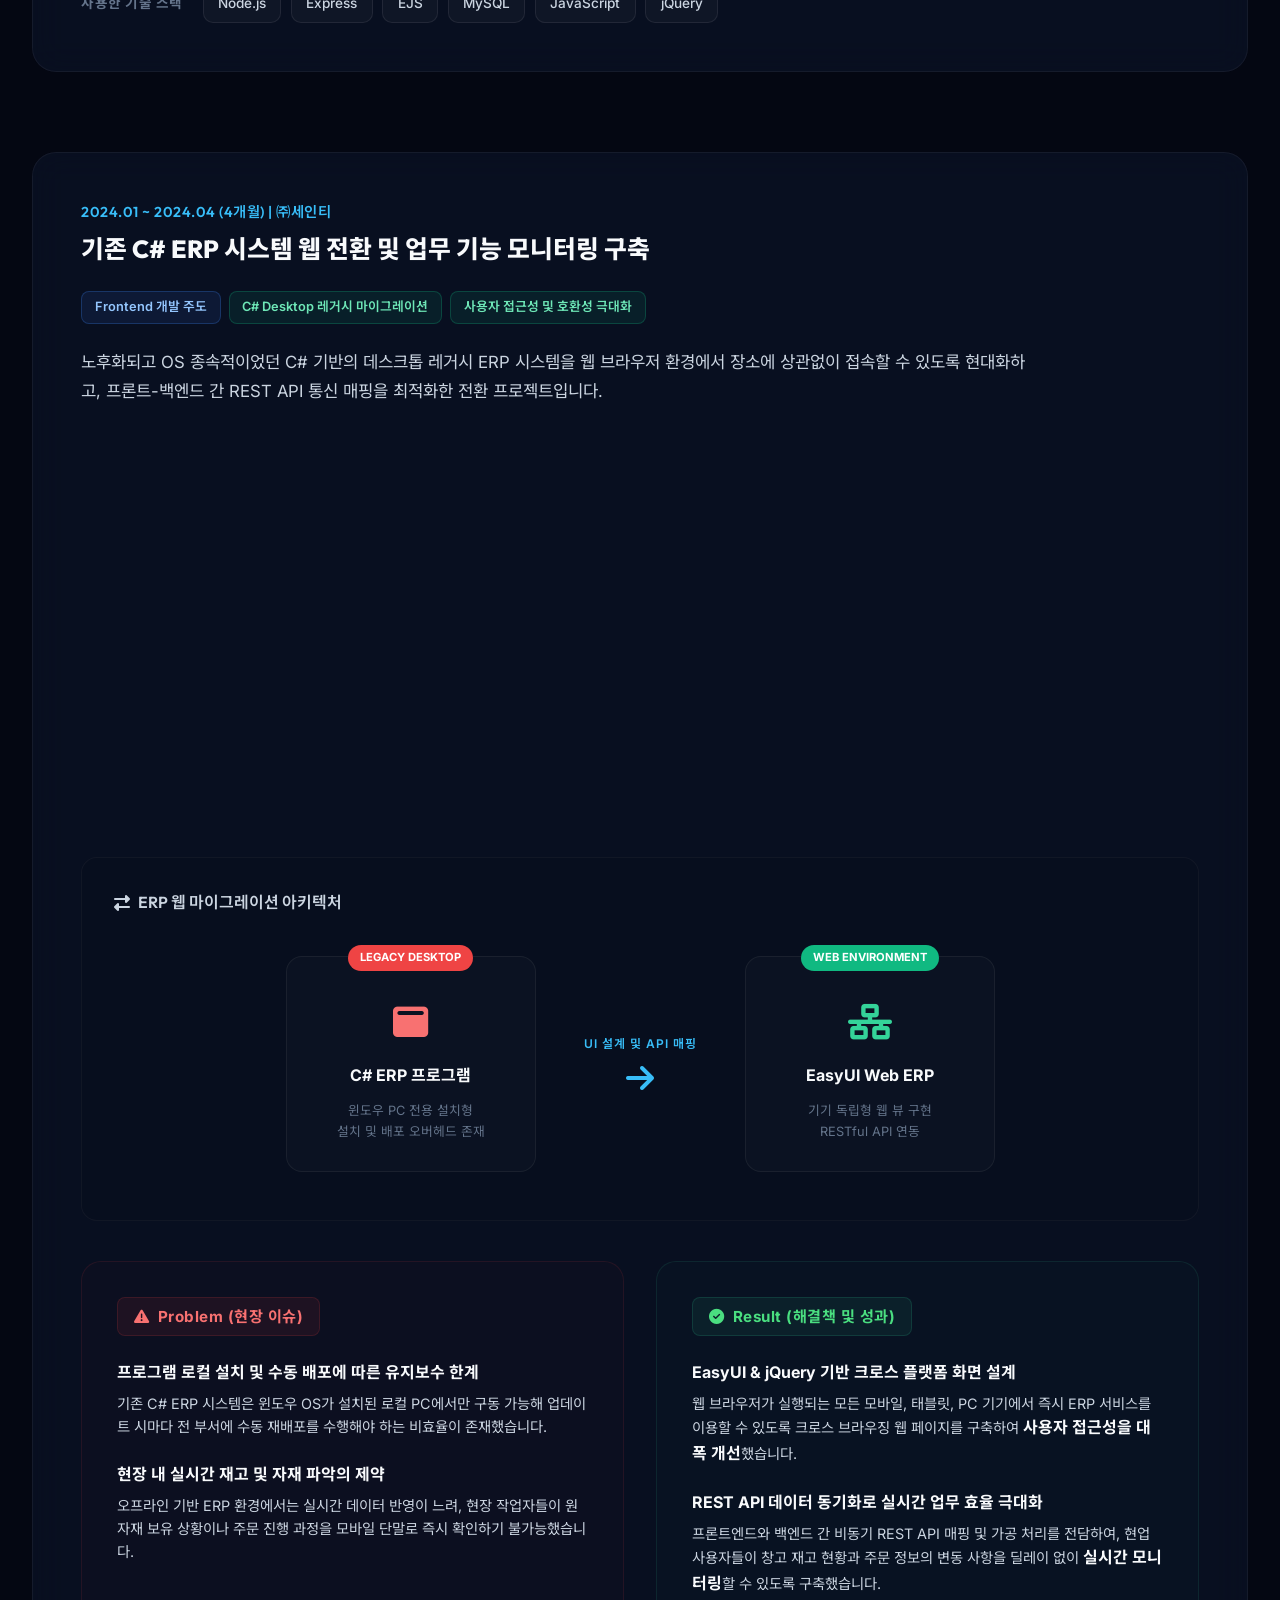
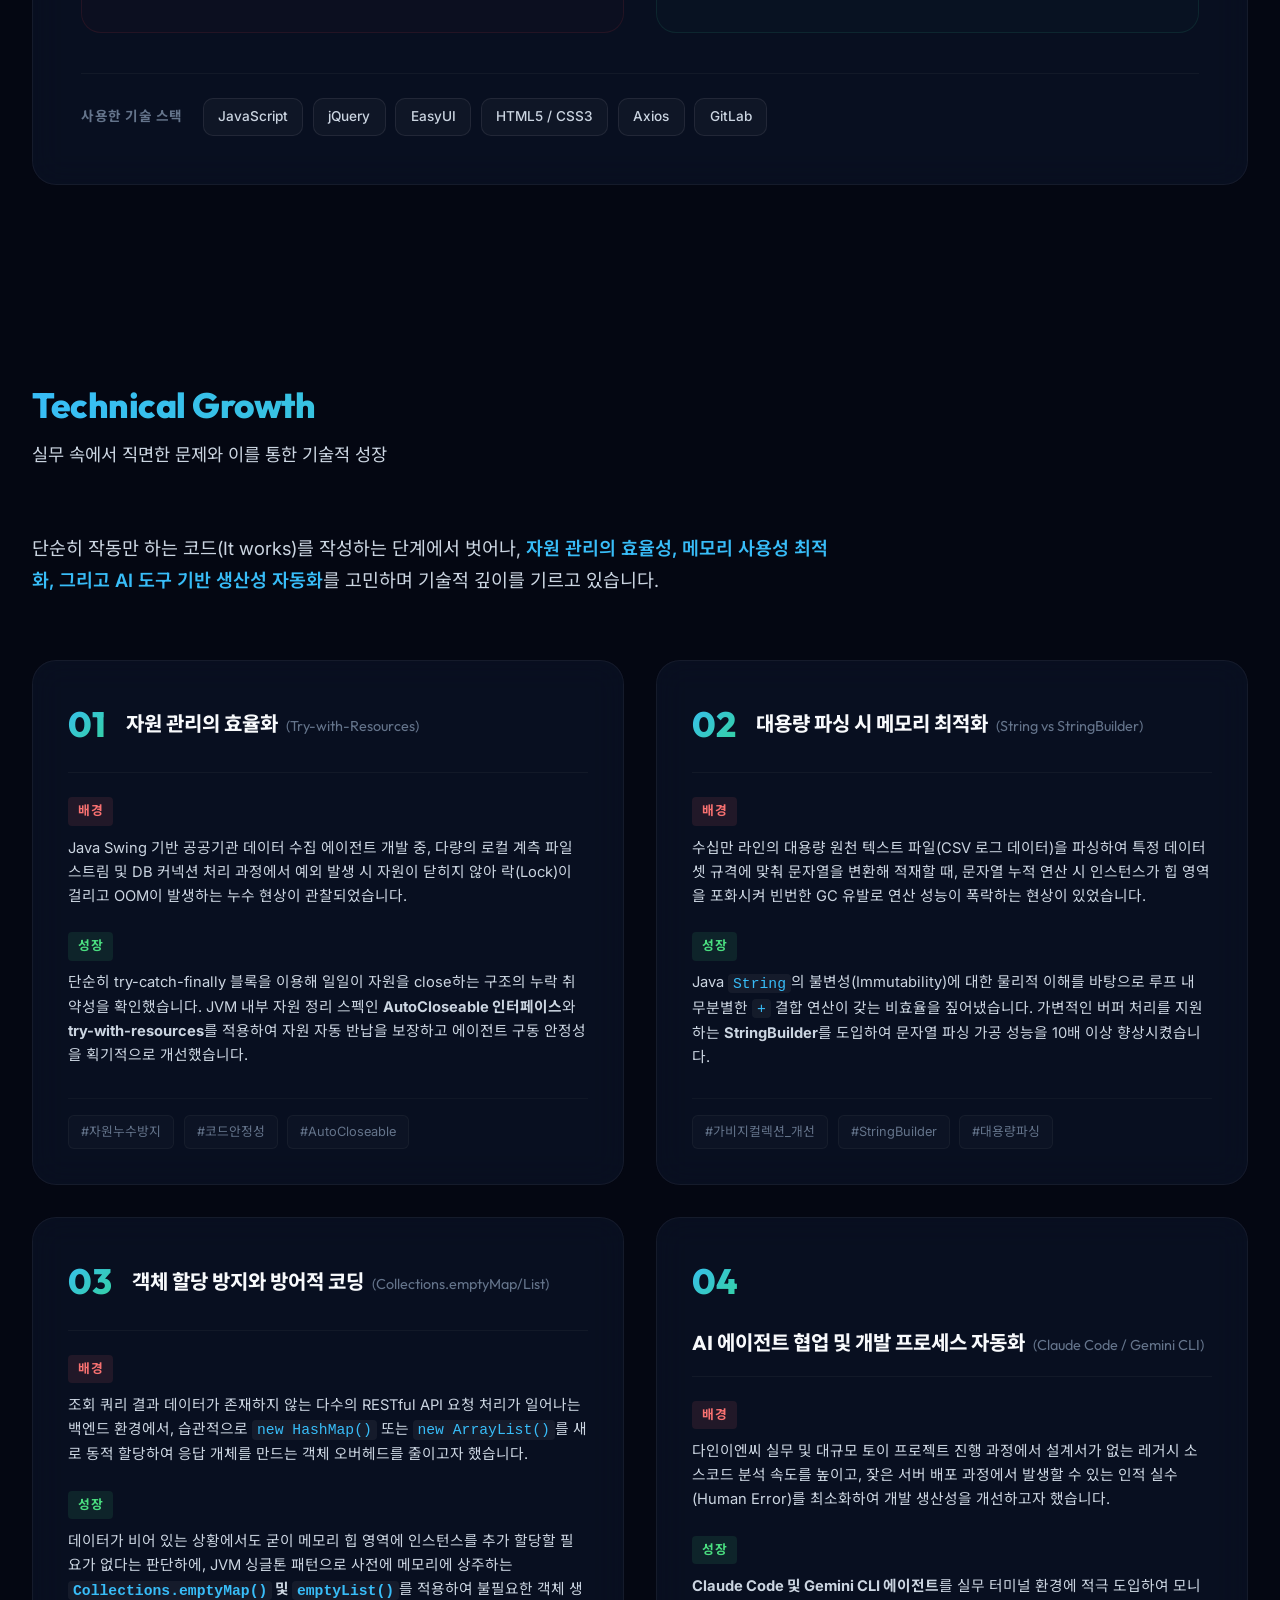
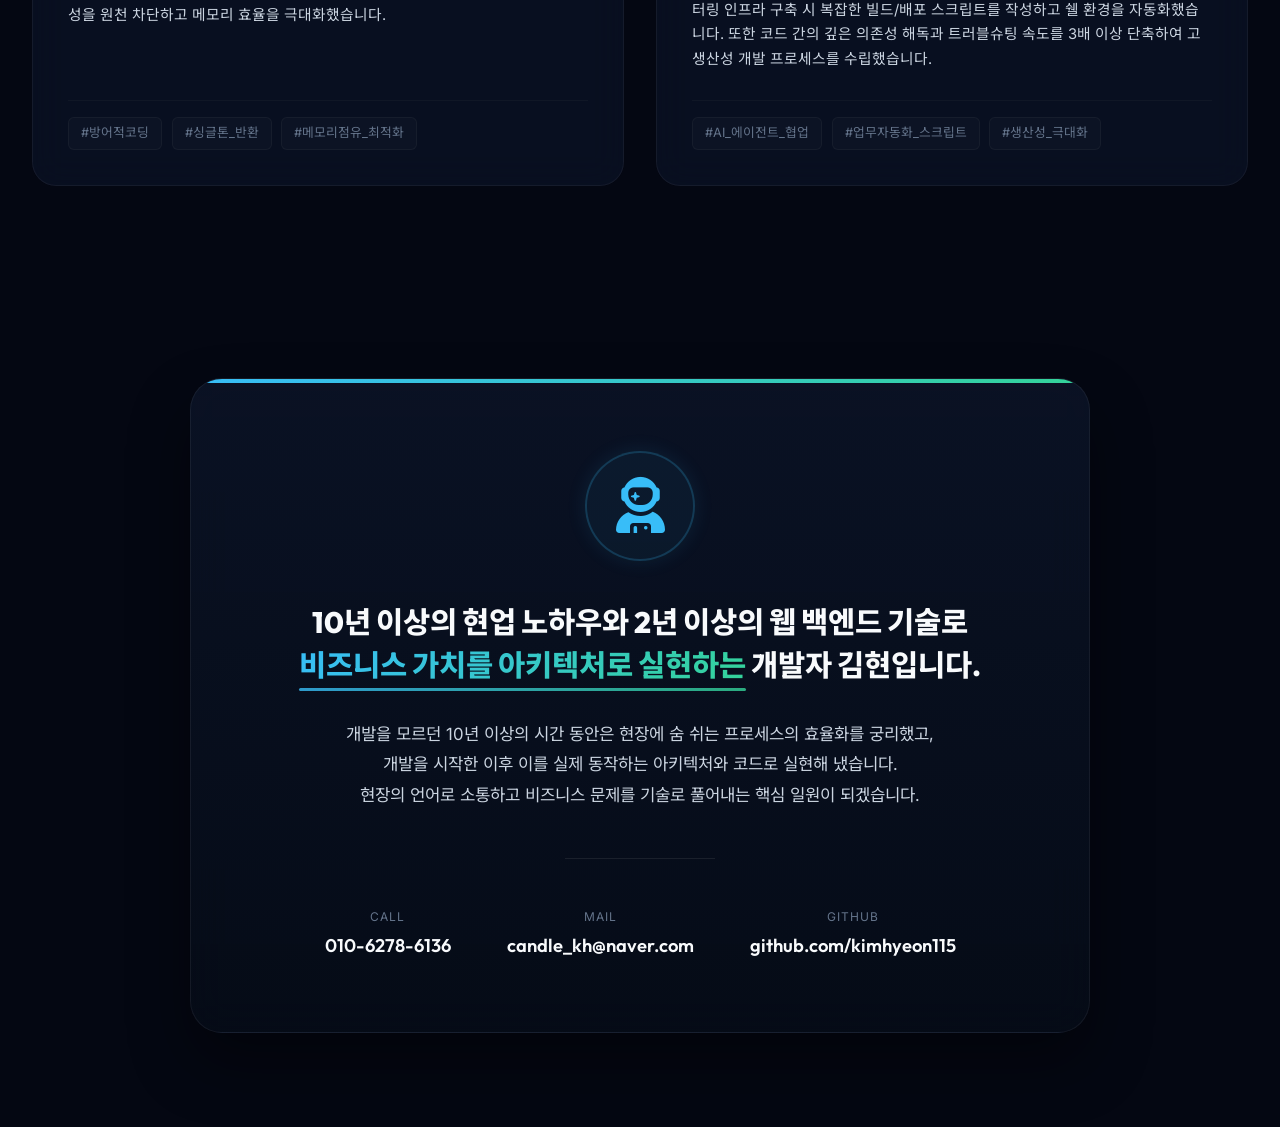
==== commit c5b6a4e1: "refactor: 단일화된 밸런스형 포트폴리오로 개편 및 오타 수정" ====
--- a/index.html
+++ b/index.html
@@ -3,7 +3,7 @@
 <head>
     <meta charset="UTF-8">
     <meta name="viewport" content="width=device-width, initial-scale=1.0">
-    <title>스마트팩토리 & MES 전문 백엔드 개발자 김현 포트폴리오</title>
+    <title>복잡한 비즈니스 문제를 해결하고 레거시를 현대화하는 백엔드 개발자 김현 포트폴리오</title>
     <!-- Google Fonts: Inter & Outfit & Noto Sans KR -->
     <link rel="preconnect" href="https://fonts.googleapis.com">
     <link rel="preconnect" href="https://fonts.gstatic.com" crossorigin>
@@ -36,16 +36,16 @@
         <section id="hero" class="section hero-section">
             <div class="hero-content">
                 <div class="badge-container">
-                    <span class="tag-badge">#스마트팩토리_MES</span>
-                    <span class="tag-badge">#물류_WMS_ERP</span>
-                    <span class="tag-badge">#PLC_데이터연동</span>
                     <span class="tag-badge">#도메인_시너지</span>
+                    <span class="tag-badge">#레거시_웹전환</span>
+                    <span class="tag-badge">#데이터_아키텍처_개선</span>
+                    <span class="tag-badge">#제조_물류_WMS_MES</span>
                 </div>
                 
                 <h1 class="hero-title">
-                    16년의 제조·물류 현장 전문성과<br>
-                    <span class="gradient-text">3년의 백엔드 역량을 결합한</span><br>
-                    스마트팩토리 & MES 전문 개발자
+                    10년 이상의 현업 도메인 경험과<br>
+                    <span class="gradient-text">2년 이상의 백엔드 역량을 결합하여</span><br>
+                    복잡한 비즈니스 문제를 해결하는 개발자
                 </h1>
                 
                 <div class="hero-divider"></div>
@@ -102,8 +102,8 @@
                             <i class="fas fa-industry"></i>
                         </div>
                         <div class="comp-details">
-                            <h4>산업 도메인 시너지 (MES/WMS)</h4>
-                            <p>16년간의 제조설비 및 물류센터 관리 노하우를 바탕으로, 현업의 업무 프로세스를 즉각적으로 이해합니다. 스마트팩토리 구축 시 현장 기획자/설비 엔지니어와 막힘없는 소통이 가능하며, **실제 필드 사용자 중심의 최적화된 로직**을 설계합니다.</p>
+                            <h4>현업 도메인 시너지 (제조/물류/B2B)</h4>
+                            <p>10년 이상의 제조설비 및 물류센터 관리 노하우를 바탕으로, 현업의 업무 프로세스를 즉각적으로 이해합니다. 스마트팩토리 구축 시 현장 기획자/설비 엔지니어와 막힘없는 소통이 가능하며, <strong>실제 필드 사용자 중심의 최적화된 로직</strong>을 설계합니다.</p>
                         </div>
                     </div>
 
@@ -113,7 +113,7 @@
                         </div>
                         <div class="comp-details">
                             <h4>데이터 아키텍처 및 쿼리 최적화</h4>
-                            <p>비정규화된 대용량 센서/생산 데이터베이스를 정규화된 관계형 모델로 재설계하여 **데이터 정합성을 100% 확보**합니다. 복합 인덱스(Composite Index) 및 실행 계획 분석을 통해 대용량 수치 조회 쿼리 성능을 비약적으로 개선합니다.</p>
+                            <p>비정규화된 대용량 센서/생산 데이터베이스를 정규화된 관계형 모델로 재설계하여 <strong>데이터 정합성을 100% 확보</strong>합니다. 복합 인덱스(Composite Index) 및 실행 계획 분석을 통해 대용량 수치 조회 쿼리 성능을 비약적으로 개선합니다.</p>
                         </div>
                     </div>
 
@@ -123,7 +123,7 @@
                         </div>
                         <div class="comp-details">
                             <h4>분산 수집 및 인프라 현대화</h4>
-                            <p>PLC 및 센서 설비로부터 발생하는 원천 데이터를 **Node-RED 기반 병렬 처리 파이프라인**을 활용해 안정적으로 수집하고 자동 파싱합니다. Nginx 기반 멀티 테넌시를 적용하여 분산된 클라이언트 배포 구조를 단일 패키지로 효율화합니다.</p>
+                            <p>PLC 및 센서 설비로부터 발생하는 원천 데이터를 <strong>Node-RED 기반 병렬 처리 파이프라인</strong>을 활용해 안정적으로 수집하고 자동 파싱합니다. Nginx 기반 멀티 테넌시를 적용하여 분산된 클라이언트 배포 구조를 단일 패키지로 효율화합니다.</p>
                         </div>
                     </div>
 
@@ -133,7 +133,7 @@
                         </div>
                         <div class="comp-details">
                             <h4>보안성 확보 및 실무 유틸리티 최적화</h4>
-                            <p>Fail2ban을 운영 인프라에 적용하여 포트 스캔 및 Brute-Force 등 악의적인 접근을 로그 패턴 기반으로 탐지 및 차단하여 **서버 안정성을 보장**합니다. JWT/bcrypt 기반 사용자 인증 보안과 xlsx 모듈을 활용한 대용량 엑셀 처리 유틸리티를 성공적으로 도입했습니다.</p>
+                            <p>Fail2ban을 운영 인프라에 적용하여 포트 스캔 및 Brute-Force 등 악의적인 접근을 로그 패턴 기반으로 탐지 및 차단하여 <strong>서버 안정성을 보장</strong>합니다. JWT/bcrypt 기반 사용자 인증 보안과 xlsx 모듈을 활용한 대용량 엑셀 처리 유틸리티를 성공적으로 도입했습니다.</p>
                         </div>
                     </div>
                 </div>
@@ -217,64 +217,75 @@
         <section id="domain" class="section domain-section">
             <div class="section-header">
                 <h2 class="section-title">Domain Journey</h2>
-                <div class="section-subtitle">현장에서 몸소 겪은 16년의 전문성, 개발자로 피어나다</div>
+                <div class="section-subtitle">현장에서 쌓아온 10년 이상의 전문성, 개발자로 피어나다</div>
             </div>
 
             <div class="domain-intro">
                 <p>
-                    일반 개발자들은 이해하기 힘든 **생산 공정 흐름, 설비 통신(PLC) 인터페이스, 물류 재고 추적, 원가 및 정밀 수납 계산**의 원리를 실제 현업 실무자로서 체득했습니다. 이 소중한 현장 언어는 솔루션 기획과 아키텍처 설계의 단단한 밑거름이 됩니다.
+                    일반 개발자들은 이해하기 힘든 <strong>생산 공정 흐름, 설비 통신(PLC) 인터페이스, 물류 재고 추적, 원가 및 정밀 수납 계산</strong>의 원리를 실제 현업 실무자로서 체득했습니다. 이 소중한 현장 언어는 솔루션 기획과 아키텍처 설계의 단단한 밑거름이 됩니다.
                 </p>
             </div>
 
             <div class="timeline-container">
-                <!-- Timeline Block 1: 2023.08 ~ 현재 -->
+                <!-- Timeline Block 1: 2025.02 ~ 2026.02 -->
                 <div class="timeline-block">
-                    <div class="tl-time">2023.08 ~ 현재</div>
+                    <div class="tl-time">2025.02 ~ 2026.02</div>
                     <div class="tl-content">
                         <div class="tl-icon-box"><i class="fas fa-laptop-code"></i></div>
-                        <h4>스마트팩토리 & 산업 IT 백엔드 개발</h4>
-                        <span class="tl-comp">세인티 / 다인이덴씨 / 앤드와이즈</span>
-                        <p>16년의 현장 경험에 자바 백엔드 날개를 달아 **스마트팜 MES 개발, 현대차 생산라인 PLC 수집, 대용량 IoT 모니터링 구축** 등 현장에 진짜 필요한 IT 시스템들을 설계하고 재구축하고 있습니다.</p>
-                    </div>
-                </div>
-                <!-- Timeline Block 2: 2023.01 ~ 2023.06 (교육 이력 추가) -->
+                        <h4>백엔드 및 시스템 아키텍처 설계</h4>
+                        <span class="tl-comp">㈜다인이엔씨</span>
+                        <p>IoT 센서 기반 지반/시설물 계측 통합 모니터링 플랫폼 재구축을 1인 주도로 수행했습니다. Decimal 데이터 표준화 및 DB 3차 정규화를 통해 연산 오차 0%를 달성하고, Nginx 리버스 프록시 기반 단일 JAR 배포 멀티테넌시 구조를 설계하여 유지보수 효율을 200% 향상시켰습니다.</p>
+                    </div>
+                </div>
+
+                <!-- Timeline Block 2: 2024.08 ~ 2024.12 -->
+                <div class="timeline-block">
+                    <div class="tl-time">2024.08 ~ 2024.12</div>
+                    <div class="tl-content">
+                        <div class="tl-icon-box"><i class="fas fa-laptop-code"></i></div>
+                        <h4>풀스택 개발 및 C# 레거시 웹 전환</h4>
+                        <span class="tl-comp">림팩토리</span>
+                        <p>의원급 EMR(전자의무기록) 시스템 웹 전환 프로젝트에서 개발을 주도했습니다. 문서와 명세서가 없는 C# 데스크톱 레거시 바이너리를 디컴파일 분석하여 로직을 이관했고, 복잡한 수가/보험 규칙 기반 1원 오차 없는 정밀 수납 계산 모듈을 복구했습니다.</p>
+                    </div>
+                </div>
+
+                <!-- Timeline Block 3: 2023.08 ~ 2024.05 -->
+                <div class="timeline-block">
+                    <div class="tl-time">2023.08 ~ 2024.05</div>
+                    <div class="tl-content">
+                        <div class="tl-icon-box"><i class="fas fa-laptop-code"></i></div>
+                        <h4>스마트팜 MES 구축 및 ERP 웹 전환</h4>
+                        <span class="tl-comp">㈜세인티</span>
+                        <p style="line-height: 1.75; margin-top: 0.5rem;">
+                            • <strong>스마트팜 MES 및 PLC 연동</strong>: PLC 미들웨어 버퍼 버그를 해결해 수집 유실을 방지하고, 센서 신호 기반 공정 자동화("혼합"/"입병") 로직을 구축했습니다.<br>
+                            • <strong>C# ERP 웹 표준 전환</strong>: 노후화된 C# 데스크톱 ERP의 주요 화면을 EasyUI 기반 크로스 플랫폼 웹 화면으로 전환하여 운영 효율을 개선했습니다.
+                        </p>
+                    </div>
+                </div>
+
+                <!-- Timeline Block 4: 2023.01 ~ 2023.06 (교육) -->
                 <div class="timeline-block">
                     <div class="tl-time">2023.01 ~ 2023.06</div>
                     <div class="tl-content tl-highlight-edu">
                         <div class="tl-icon-box"><i class="fas fa-graduation-cap"></i></div>
                         <h4>자바 개발자 육성과정 (산대특 교육)</h4>
                         <span class="tl-comp">빅데이터 분석 및 UI구현 자바 개발자 육성과정 수료</span>
-                        <p>자바 객체지향 설계, RDB 설계 및 SQL, MVC 아키텍처, 웹 표준 기술 등을 집중 학습하며 **실무 도메인을 코드로 표현하는 탄탄한 기술적 기초**를 다졌습니다.</p>
-                    </div>
-                </div>
-                <!-- Timeline Block 3: 2011.12 ~ 2022.10 (성환산업 분리) -->
+                        <p>자바 객체지향 설계, RDB 설계 및 SQL, MVC 아키텍처, 웹 표준 기술 등을 집중 학습하며 <strong>실무 도메인을 코드로 표현하는 탄탄한 기술적 기초</strong>를 다졌습니다.</p>
+                    </div>
+                </div>
+
+                <!-- Timeline Block 5: 2006.01 ~ 2022.10 (제조·물류 도메인 기반) -->
                 <div class="timeline-block">
-                    <div class="tl-time">2011.12 ~ 2022.10</div>
+                    <div class="tl-time">2006.01 ~ 2022.10</div>
                     <div class="tl-content tl-highlight">
                         <div class="tl-icon-box"><i class="fas fa-industry"></i></div>
-                        <h4>제조 생산관리 & 품질 관리 (대리)</h4>
-                        <span class="tl-comp">㈜아이세로미림</span>
-                        <p>플라스틱 블로우 및 사출 성형 설비 운영, 생산 계획 및 출하 품질 검사(QC) 총괄. **생산 공정의 병목 요소를 발견하고 설비를 물리적으로 최적화하는 습관**을 배양했습니다.</p>
-                    </div>
-                </div>
-                <!-- Timeline Block 4: 2008.05 ~ 2011.10 -->
-                <div class="timeline-block">
-                    <div class="tl-time">2008.05 ~ 2011.10</div>
-                    <div class="tl-content tl-highlight">
-                        <div class="tl-icon-box"><i class="fas fa-boxes"></i></div>
-                        <h4>물류 입출하 & 재고 전산 관리</h4>
-                        <span class="tl-comp">동원LOEX</span>
-                        <p>대형 저온물류센터 입출고 데이터 전산 관리 및 재고 실사, 선입선출(FIFO) 기반 배차 및 보관 위치 세팅. **WMS(창고관리시스템)의 핵심 도메인 비즈니스 로직**을 현장에서 직접 운영했습니다.</p>
-                    </div>
-                </div>
-                <!-- Timeline Block 5: 2006.01 ~ 2008.03 (추가) -->
-                <div class="timeline-block">
-                    <div class="tl-time">2006.01 ~ 2008.03</div>
-                    <div class="tl-content tl-highlight">
-                        <div class="tl-icon-box"><i class="fas fa-tools"></i></div>
-                        <h4>제조 생산직</h4>
-                        <span class="tl-comp">성환산업</span>
-                        <p>생산 설비 수동 운영 및 원자재 투입 관리, 완제품 적재 및 생산 라인 초기 점검 수행. 제조업의 가장 말단에서부터 생산 공정의 흐름을 직접 체득했습니다.</p>
+                        <h4>제조·물류 현업 도메인 실무 (10년 이상)</h4>
+                        <span class="tl-comp">아이세로미림 / 동원LOEX / 성환산업</span>
+                        <p style="line-height: 1.75; margin-top: 0.5rem;">
+                            • <strong>㈜아이세로미림 (품질 및 생산 관리 대리)</strong>: 생산 설비 운영, 출하 품질 검사(QC) 총괄 및 생산 계획을 수립하며 공정 흐름 제어 능력을 다졌습니다.<br>
+                            • <strong>동원LOEX (물류 전산 및 재고 관리)</strong>: 저온물류센터 입출고 데이터 및 선입선출(FIFO) 기반 배차를 전담하며 WMS 핵심 도메인 로직을 체득했습니다.<br>
+                            • <strong>성환산업 (제조 생산 현장직)</strong>: 생산 라인 설비 운영 및 원자재 관리를 수행하며 제조업의 현장 프로세스를 몸소 경험했습니다.
+                        </p>
                     </div>
                 </div>
             </div>
@@ -293,7 +304,7 @@
                     <div class="project-main-info">
                         <div class="project-header">
                             <div class="project-title-box">
-                                <span class="project-period">2025.02 ~ 2026.02 (1년 1개월) | ㈜다인이덴씨</span>
+                                <span class="project-period">2025.02 ~ 2026.02 (1년 1개월) | ㈜다인이엔씨</span>
                                 <h3>IoT 센서 기반 지반/시설물 계측 통합 모니터링 플랫폼 재구축</h3>
                             </div>
                             <div class="project-badges">
@@ -365,7 +376,7 @@
                                 </li>
                                 <li>
                                     <strong>NGINX 기반 멀티 테넌시 및 부가 API 구현</strong>
-                                    <p>현장별 개별 배포 구조를 <strong>Nginx 기반 멀티 테넌시(Single JAR) 구조</strong>로 개편하여 유지보수 포인트를 하나로 통합했습니다. 또한, <strong>Kakao Maps API</strong>를 활용한 시각적 계측지 점 매핑과 임계치 초과 시 즉각적인 <strong>SMS 알림 API 연동</strong>을 주도하여 운영 안정성을 확보했습니다.</p>
+                                    <p>현장별 개별 배포 구조를 <strong>Nginx 기반 멀티 테넌시(Single JAR) 구조</strong>로 개편하여 유지보수 포인트를 하나로 통합했습니다. 또한, <strong>Kakao Maps API</strong>를 활용한 시각적 계측지점 매핑과 임계치 초과 시 즉각적인 <strong>SMS 알림 API 연동</strong>을 주도하여 운영 안정성을 확보했습니다.</p>
                                 </li>
                             </ul>
                         </div>
@@ -539,7 +550,7 @@
                             <ul class="detail-list">
                                 <li>
                                     <strong>AI 기계 전환 코드로 인한 작동 불능 및 명세서 부재</strong>
-                                    <p>인수계 템플릿과 명세서가 부재한 상황에서, AI 기반 자동 전환 도구를 거친 자바스크립트 소스코드는 심각한 제어 흐름 왜곡으로 인해 메인 페이지조차 열리지 않는 마비 상태였습니다.</p>
+                                    <p>인수인계 템플릿과 명세서가 부재한 상황에서, AI 기반 자동 전환 도구를 거친 자바스크립트 소스코드는 심각한 제어 흐름 왜곡으로 인해 메인 페이지조차 열리지 않는 마비 상태였습니다.</p>
                                 </li>
                                 <li>
                                     <strong>수납 및 계산 연산 오차로 인한 재무 정합성 왜곡</strong>
@@ -553,11 +564,11 @@
                             <ul class="detail-list">
                                 <li>
                                     <strong>C# 역공학을 통한 웹 전환 및 비즈니스 기능 구축</strong>
-                                    <p>C# 데스크톱 바이너리 소스코드를 디컴파일하여 접수-진료-수납으로 이어지는 로직 원형을 완벽히 복원했습니다. 수신자조회를 통한 **실시간 환자 보험 정보 연동 API**, 의사 권한별 환자 대기열 노출 및 **처방 일괄 편집**과 같은 진료 편의성 기능을 구현했습니다.</p>
+                                    <p>C# 데스크톱 바이너리 소스코드를 디컴파일하여 접수-진료-수납으로 이어지는 로직 원형을 완벽히 복원했습니다. 수신자조회를 통한 <strong>실시간 환자 보험 정보 연동 API</strong>, 의사 권한별 환자 대기열 노출 및 <strong>처방 일괄 편집</strong>과 같은 진료 편의성 기능을 구현했습니다.</p>
                                 </li>
                                 <li>
                                     <strong>1원 오차 없는 정밀 수납/청구 로직 및 문서 출력 구현</strong>
-                                    <p>수가 정보 및 적용 보험에 부합하는 수납/청구 금액 연산의 정합성을 복구하고, 수동/경계값 테스트 검증을 수만 건 거쳐 **금액 정합성 100%**를 확보했습니다. 진료비 내역서, 원외 처방전, 증명서 등 의료 문서작성 및 브라우저 프린트 출력 기능도 완벽히 탑재했습니다.</p>
+                                    <p>수가 정보 및 적용 보험에 부합하는 수납/청구 금액 연산의 정합성을 복구하고, 수동/경계값 테스트 검증을 수만 건 거쳐 <strong>금액 정합성 100%</strong>를 확보했습니다. 진료비 내역서, 원외 처방전, 증명서 등 의료 문서작성 및 브라우저 프린트 출력 기능도 완벽히 탑재했습니다.</p>
                                 </li>
                             </ul>
                         </div>
@@ -647,7 +658,7 @@
                             <ul class="detail-list">
                                 <li>
                                     <strong>EasyUI & jQuery 기반 크로스 플랫폼 화면 설계</strong>
-                                    <p>웹 브라우저가 실행되는 모든 모바일, 태블릿, PC 기기에서 즉시 ERP 서비스를 이용할 수 있도록 크로스 브라우징 웹 페이지를 구축하여 **사용자 접근성을 대폭 개선**했습니다.</p>
+                                    <p>웹 브라우저가 실행되는 모든 모바일, 태블릿, PC 기기에서 즉시 ERP 서비스를 이용할 수 있도록 크로스 브라우징 웹 페이지를 구축하여 <strong>사용자 접근성을 대폭 개선</strong>했습니다.</p>
                                 </li>
                                 <li>
                                     <strong>REST API 데이터 동기화로 실시간 업무 효율 극대화</strong>
@@ -754,26 +765,26 @@
                         </div>
                     </div>
 
-                    <!-- New Growth Card 4 (Andwise / Claude Code integration) -->
+                    <!-- Growth Card 4 (AI Agent Integration) -->
                     <div class="growth-card">
                         <div class="growth-header">
                             <span class="growth-num">04</span>
-                            <h4>AI 코파일럿 기반 자동화 및 서버 장애 대응 <span class="g-sub-title">(Claude Code / Gemini CLI)</span></h4>
+                            <h4>AI 에이전트 협업 및 개발 프로세스 자동화 <span class="g-sub-title">(Claude Code / Gemini CLI)</span></h4>
                         </div>
                         <div class="growth-body">
                             <div class="g-section">
                                 <span class="g-label font-red">배경</span>
-                                <p>대학교 CMS 솔루션 유지보수 시 다수 서버의 개별 설정 및 반복적인 배포 과정에서 발생하는 수작업 실수(Human Error)와, 예기치 못한 운영 인프라 장애 발생 시 신속한 덤프 로그 추적과 진단의 한계를 마주했습니다.</p>
+                                <p>다인이엔씨 실무 및 대규모 토이 프로젝트 진행 과정에서 설계서가 없는 레거시 소스코드 분석 속도를 높이고, 잦은 서버 배포 과정에서 발생할 수 있는 인적 실수(Human Error)를 최소화하여 개발 생산성을 개선하고자 했습니다.</p>
                             </div>
                             <div class="g-section">
                                 <span class="g-label font-green">성장</span>
-                                <p>**Claude Code 및 Gemini CLI 에이전트**와 리눅스 자동화 스크립트를 융합하여 정형화된 서버 모니터링 및 반복 배포 프로세스를 자동화했습니다. 또한 Nginx 및 WAS(Tomcat) 환경 설정을 표준화하고, 장애 발생 시 리눅스 커널 로그 분석을 신속히 수행하는 장애 조치 능력을 길렀습니다.</p>
+                                <p><strong>Claude Code 및 Gemini CLI 에이전트</strong>를 실무 터미널 환경에 적극 도입하여 모니터링 인프라 구축 시 복잡한 빌드/배포 스크립트를 작성하고 쉘 환경을 자동화했습니다. 또한 코드 간의 깊은 의존성 해독과 트러블슈팅 속도를 3배 이상 단축하여 고생산성 개발 프로세스를 수립했습니다.</p>
                             </div>
                         </div>
                         <div class="growth-tags">
                             <span>#AI_에이전트_협업</span>
                             <span>#업무자동화_스크립트</span>
-                            <span>#리눅스_장애대응</span>
+                            <span>#생산성_극대화</span>
                         </div>
                     </div>
                 </div>
@@ -790,13 +801,13 @@
                 </div>
                 
                 <h2 class="closing-title">
-                    16년의 현장 실무와 3년의 웹 백엔드 기술로<br>
-                    <span class="gradient-text">현장에 진짜 필요한 솔루션을</span> 짓는 김현입니다.
+                    10년 이상의 현업 노하우와 2년 이상의 웹 백엔드 기술로<br>
+                    <span class="gradient-text">비즈니스 가치를 아키텍처로 실현하는</span> 개발자 김현입니다.
                 </h2>
                 
                 <p class="closing-p">
-                    개발을 모르던 16년 동안은 현장에 숨 쉬는 프로세스의 효율화를 궁리했고,<br>
-                    개발을 배운 지난 3년 동안은 이를 실제 동작하는 아키텍처와 코드로 실현해 냈습니다.<br>
+                    개발을 모르던 10년 이상의 시간 동안은 현장에 숨 쉬는 프로세스의 효율화를 궁리했고,<br>
+                    개발을 시작한 이후 이를 실제 동작하는 아키텍처와 코드로 실현해 냈습니다.<br>
                     현장의 언어로 소통하고 비즈니스 문제를 기술로 풀어내는 핵심 일원이 되겠습니다.
                 </p>
 
--- a/style.css
+++ b/style.css
@@ -1368,10 +1368,10 @@
 
 .closing-title {
     font-family: var(--font-heading);
-    font-size: 2.1rem;
+    font-size: 1.85rem;
     font-weight: 800;
-    line-height: 1.4;
-    max-width: 700px;
+    line-height: 1.45;
+    max-width: 850px;
 }
 
 .closing-p {
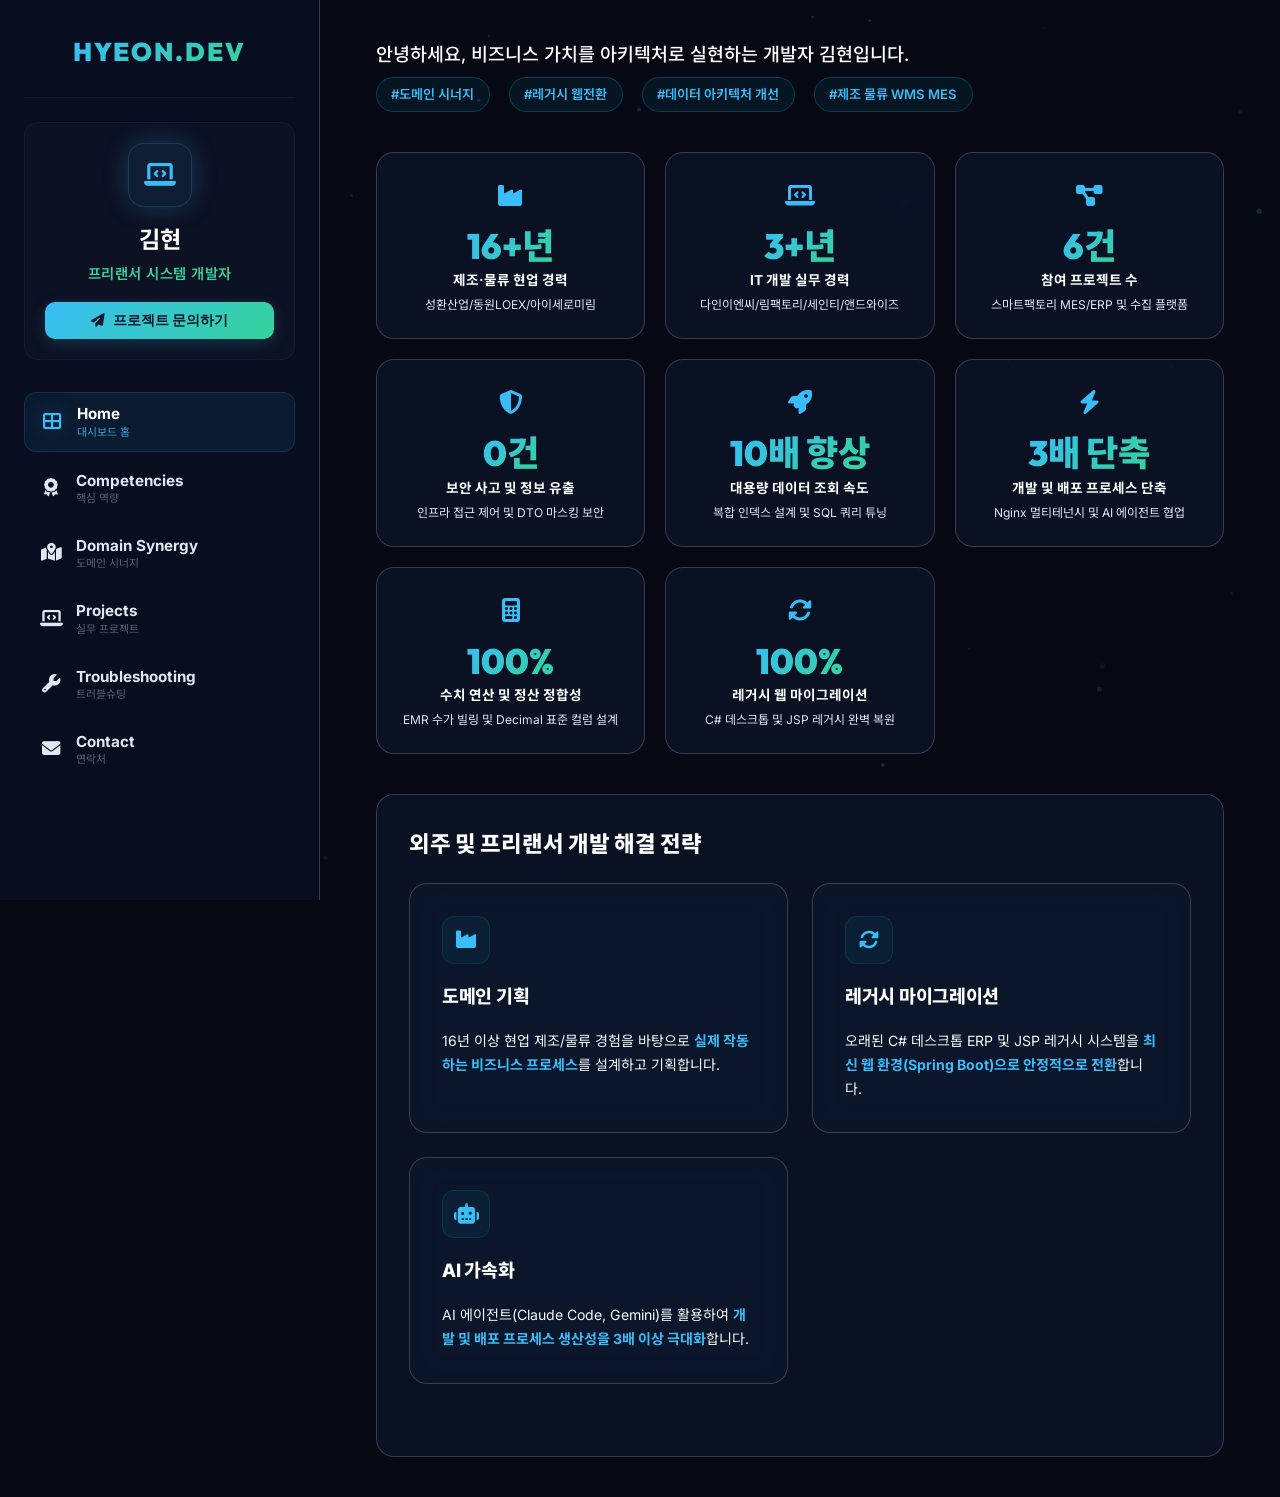
==== commit d2544a47: "chore: 포트폴리오 개편 최종 복구 및 안정화 완료 (7월 3일 최종 피크 버전 복원)" ====
--- a/index.html
+++ b/index.html
@@ -3,14 +3,14 @@
 <head>
     <meta charset="UTF-8">
     <meta name="viewport" content="width=device-width, initial-scale=1.0">
-    <title>복잡한 비즈니스 문제를 해결하고 레거시를 현대화하는 백엔드 개발자 김현 포트폴리오</title>
+    <title>도메인 특화 백엔드 개발자 김현 포트폴리오</title>
     <!-- Google Fonts: Inter & Outfit & Noto Sans KR -->
     <link rel="preconnect" href="https://fonts.googleapis.com">
     <link rel="preconnect" href="https://fonts.gstatic.com" crossorigin>
     <link href="https://fonts.googleapis.com/css2?family=Inter:wght@300;400;500;600;700&family=Noto+Sans+KR:wght@300;400;500;700&family=Outfit:wght@400;600;800&display=swap" rel="stylesheet">
     <!-- FontAwesome for Icons -->
     <link rel="stylesheet" href="https://cdnjs.cloudflare.com/ajax/libs/font-awesome/6.4.0/css/all.min.css">
-    <link rel="stylesheet" href="style.css">
+    <link rel="stylesheet" href="style.css?v=2.5">
 </head>
 <body>
     <!-- Background Canvas for Neural Network Effect -->
@@ -19,118 +19,215 @@
     <!-- App Container -->
     <div class="app-container">
         
-        <!-- Navigation -->
-        <nav class="navbar">
-            <div class="nav-logo">HYEON.DEV</div>
-            <div class="nav-menu">
-                <a href="#hero" class="nav-link active">Home</a>
-                <a href="#about" class="nav-link">Competencies</a>
-                <a href="#domain" class="nav-link">Domain Journey</a>
-                <a href="#projects" class="nav-link">Projects</a>
-                <a href="#growth" class="nav-link">Technical Growth</a>
-                <a href="#contact" class="nav-link">Contact</a>
+        <!-- Sidebar -->
+        <aside class="sidebar">
+            <div class="sidebar-logo-area">
+                <div class="profile-logo">HYEON.DEV</div>
             </div>
-        </nav>
-
-        <!-- Page 1: Hero Section -->
-        <section id="hero" class="section hero-section">
-            <div class="hero-content">
-                <div class="badge-container">
-                    <span class="tag-badge">#도메인_시너지</span>
-                    <span class="tag-badge">#레거시_웹전환</span>
-                    <span class="tag-badge">#데이터_아키텍처_개선</span>
-                    <span class="tag-badge">#제조_물류_WMS_MES</span>
-                </div>
-                
-                <h1 class="hero-title">
-                    10년 이상의 현업 도메인 경험과<br>
-                    <span class="gradient-text">2년 이상의 백엔드 역량을 결합하여</span><br>
-                    복잡한 비즈니스 문제를 해결하는 개발자
-                </h1>
-                
-                <div class="hero-divider"></div>
-                
-                <div class="profile-meta">
-                    <h2 class="profile-name">김 현 <span class="profile-eng">(Kim Hyeon)</span></h2>
+            
+            <div class="sidebar-profile">
+                <div class="profile-avatar-box">
+                    <i class="fas fa-laptop-code"></i>
+                </div>
+                <div class="profile-name">김현</div>
+                <div class="profile-title">프리랜서 시스템 개발자</div>
+                <button id="email-inquiry-btn" class="sidebar-download-btn">
+                    <i class="fas fa-paper-plane"></i> 프로젝트 문의하기
+                </button>
+            </div>
+            
+            <nav class="sidebar-menu">
+                <a href="#hero" class="menu-link active">
+                    <i class="fas fa-th-large"></i>
+                    <span>
+                        Home
+                        <small>대시보드 홈</small>
+                    </span>
+                </a>
+                <a href="#competencies" class="menu-link">
+                    <i class="fas fa-award"></i>
+                    <span>
+                        Competencies
+                        <small>핵심 역량</small>
+                    </span>
+                </a>
+                <a href="#domain" class="menu-link">
+                    <i class="fas fa-map-marked-alt"></i>
+                    <span>
+                        Domain Synergy
+                        <small>도메인 시너지</small>
+                    </span>
+                </a>
+                <a href="#projects" class="menu-link">
+                    <i class="fas fa-laptop-code"></i>
+                    <span>
+                        Projects
+                        <small>실무 프로젝트</small>
+                    </span>
+                </a>
+                <a href="#growth" class="menu-link">
+                    <i class="fas fa-wrench"></i>
+                    <span>
+                        Troubleshooting
+                        <small>트러블슈팅</small>
+                    </span>
+                </a>
+                <a href="#contact" class="menu-link">
+                    <i class="fas fa-envelope"></i>
+                    <span>
+                        Contact
+                        <small>연락처</small>
+                    </span>
+                </a>
+            </nav>
+        </aside>
+
+        <!-- Right Main Content Area -->
+        <main class="main-content">
+            
+            <!-- Mobile Header / Top Bar -->
+            <header class="mobile-topbar">
+                <div class="mobile-logo">HYEON.DEV</div>
+                <button class="mobile-menu-toggle">
+                    <i class="fas fa-bars"></i>
+                </button>
+            </header>
+
+            <!-- Page 1: Dashboard Home -->
+            <section id="hero" class="content-section active">
+                <div class="dashboard-welcome">
+                    <div class="welcome-msg">안녕하세요, 비즈니스 가치를 아키텍처로 실현하는 개발자 김현입니다.</div>
+                    <div class="badge-container">
+                        <span class="tag-badge">#도메인 시너지</span>
+                        <span class="tag-badge">#레거시 웹전환</span>
+                        <span class="tag-badge">#데이터 아키텍처 개선</span>
+                        <span class="tag-badge">#제조 물류 WMS MES</span>
+                    </div>
+                </div>
+
+                <!-- 2x4 KPI stats-grid -->
+                <div class="stats-grid">
+                    <!-- Row 1: Profile Overview -->
+                    <div class="stat-card glass-card">
+                        <div class="stat-icon"><i class="fas fa-industry"></i></div>
+                        <div class="stat-number">16+년</div>
+                        <div class="stat-label">제조·물류 현업 경력</div>
+                        <div class="stat-desc">성환산업/동원LOEX/아이세로미림</div>
+                    </div>
+                    <div class="stat-card glass-card">
+                        <div class="stat-icon"><i class="fas fa-laptop-code"></i></div>
+                        <div class="stat-number">3+년</div>
+                        <div class="stat-label">IT 개발 실무 경력</div>
+                        <div class="stat-desc">다인이엔씨/림팩토리/세인티/앤드와이즈</div>
+                    </div>
+                    <div class="stat-card glass-card">
+                        <div class="stat-icon"><i class="fas fa-project-diagram"></i></div>
+                        <div class="stat-number">6건</div>
+                        <div class="stat-label">참여 프로젝트 수</div>
+                        <div class="stat-desc">스마트팩토리 MES/ERP 및 수집 플랫폼</div>
+                    </div>
+                    <div class="stat-card glass-card">
+                        <div class="stat-icon"><i class="fas fa-shield-alt"></i></div>
+                        <div class="stat-number">0건</div>
+                        <div class="stat-label">보안 사고 및 정보 유출</div>
+                        <div class="stat-desc">인프라 접근 제어 및 DTO 마스킹 보안</div>
+                    </div>
                     
-                    <div class="contact-grid">
-                        <a href="tel:010-6278-6136" class="contact-card">
-                            <div class="contact-icon"><i class="fas fa-phone"></i></div>
-                            <div class="contact-info">
-                                <span class="contact-label">Phone</span>
-                                <span class="contact-value">010-6278-6136</span>
-                            </div>
-                        </a>
-                        <a href="mailto:candle_kh@naver.com" class="contact-card">
-                            <div class="contact-icon"><i class="fas fa-envelope"></i></div>
-                            <div class="contact-info">
-                                <span class="contact-label">Email</span>
-                                <span class="contact-value">candle_kh@naver.com</span>
-                            </div>
-                        </a>
-                        <a href="https://github.com/kimhyeon115" target="_blank" rel="noopener noreferrer" class="contact-card">
-                            <div class="contact-icon"><i class="fab fa-github"></i></div>
-                            <div class="contact-info">
-                                <span class="contact-label">GitHub</span>
-                                <span class="contact-value">github.com/kimhyeon115</span>
-                            </div>
-                        </a>
-                    </div>
-                </div>
-
-                <div class="scroll-indicator" onclick="document.getElementById('about').scrollIntoView({behavior: 'smooth'})">
-                    <span class="scroll-text">핵심 역량 보기</span>
-                    <div class="scroll-arrow"><i class="fas fa-chevron-down"></i></div>
-                </div>
-            </div>
-        </section>
-
-        <!-- Page 2: Competencies & Tech Stack -->
-        <section id="about" class="section about-section">
-            <div class="section-header">
-                <h2 class="section-title">Competencies & Skills</h2>
-                <div class="section-subtitle">현장 협업 능력과 견고한 웹 기술의 조화</div>
-            </div>
-
-            <div class="about-grid">
-                <!-- Left: Core Competencies -->
-                <div class="competencies-column">
-                    <h3 class="column-title"><i class="fas fa-award icon-gradient"></i> 핵심 역량</h3>
-                    
-                    <div class="competency-card">
-                        <div class="comp-icon-box">
-                            <i class="fas fa-industry"></i>
-                        </div>
+                    <!-- Row 2: Performance Metrics -->
+                    <div class="stat-card glass-card">
+                        <div class="stat-icon"><i class="fas fa-rocket"></i></div>
+                        <div class="stat-number">10배 향상</div>
+                        <div class="stat-label">대용량 데이터 조회 속도</div>
+                        <div class="stat-desc">복합 인덱스 설계 및 SQL 쿼리 튜닝</div>
+                    </div>
+                    <div class="stat-card glass-card">
+                        <div class="stat-icon"><i class="fas fa-bolt"></i></div>
+                        <div class="stat-number">3배 단축</div>
+                        <div class="stat-label">개발 및 배포 프로세스 단축</div>
+                        <div class="stat-desc">Nginx 멀티테넌시 및 AI 에이전트 협업</div>
+                    </div>
+                    <div class="stat-card glass-card">
+                        <div class="stat-icon"><i class="fas fa-calculator"></i></div>
+                        <div class="stat-number">100%</div>
+                        <div class="stat-label">수치 연산 및 정산 정합성</div>
+                        <div class="stat-desc">EMR 수가 빌링 및 Decimal 표준 컬럼 설계</div>
+                    </div>
+                    <div class="stat-card glass-card">
+                        <div class="stat-icon"><i class="fas fa-sync-alt"></i></div>
+                        <div class="stat-number">100%</div>
+                        <div class="stat-label">레거시 웹 마이그레이션</div>
+                        <div class="stat-desc">C# 데스크톱 및 JSP 레거시 완벽 복원</div>
+                    </div>
+                </div>
+
+                <!-- 외주 해결 전략 카드 (Full-Width) -->
+                <div class="branding-card glass-card">
+                    <h3>외주 및 프리랜서 개발 해결 전략</h3>
+                    <div class="strategy-grid">
+                        <div class="strategy-card glass-card">
+                            <div class="strat-icon-box"><i class="fas fa-industry"></i></div>
+                            <h4>도메인 기획</h4>
+                            <p>16년 이상 현업 제조/물류 경험을 바탕으로 <strong>실제 작동하는 비즈니스 프로세스</strong>를 설계하고 기획합니다.</p>
+                        </div>
+                        <div class="strategy-card glass-card">
+                            <div class="strat-icon-box"><i class="fas fa-sync-alt"></i></div>
+                            <h4>레거시 마이그레이션</h4>
+                            <p>오래된 C# 데스크톱 ERP 및 JSP 레거시 시스템을 <strong>최신 웹 환경(Spring Boot)으로 안정적으로 전환</strong>합니다.</p>
+                        </div>
+                        <div class="strategy-card glass-card">
+                            <div class="strat-icon-box"><i class="fas fa-robot"></i></div>
+                            <h4>AI 가속화</h4>
+                            <p>AI 에이전트(Claude Code, Gemini)를 활용하여 <strong>개발 및 배포 프로세스 생산성을 3배 이상 극대화</strong>합니다.</p>
+                        </div>
+                    </div>
+                </div>
+            </section>
+
+            <!-- Page 2: Competencies & Skills -->
+            <section id="competencies" class="content-section">
+                <div class="section-header">
+                    <h2 class="section-title">Competencies & Skills</h2>
+                    <div class="section-subtitle">현장 협업 능력과 견고한 웹 기술의 조화</div>
+                </div>
+
+                <div class="competency-grid">
+                    <div class="competency-card glass-card">
+                        <div class="comp-icon-box"><i class="fas fa-industry"></i></div>
                         <div class="comp-details">
                             <h4>현업 도메인 시너지 (제조/물류/B2B)</h4>
-                            <p>10년 이상의 제조설비 및 물류센터 관리 노하우를 바탕으로, 현업의 업무 프로세스를 즉각적으로 이해합니다. 스마트팩토리 구축 시 현장 기획자/설비 엔지니어와 막힘없는 소통이 가능하며, <strong>실제 필드 사용자 중심의 최적화된 로직</strong>을 설계합니다.</p>
-                        </div>
-                    </div>
-
-                    <div class="competency-card">
-                        <div class="comp-icon-box">
-                            <i class="fas fa-database"></i>
-                        </div>
+                            <p>16년 이상의 제조설비 및 물류센터 관리 노하우를 바탕으로, 현업의 업무 프로세스를 즉각적으로 이해합니다. 스마트팩토리 구축 시 현장 기획자/설비 엔지니어와 막힘없는 소통이 가능하며, <strong>실제 필드 사용자 중심의 최적화된 로직</strong>을 설계합니다.</p>
+                        </div>
+                    </div>
+                    <div class="competency-card glass-card">
+                        <div class="comp-icon-box"><i class="fas fa-database"></i></div>
                         <div class="comp-details">
                             <h4>데이터 아키텍처 및 쿼리 최적화</h4>
                             <p>비정규화된 대용량 센서/생산 데이터베이스를 정규화된 관계형 모델로 재설계하여 <strong>데이터 정합성을 100% 확보</strong>합니다. 복합 인덱스(Composite Index) 및 실행 계획 분석을 통해 대용량 수치 조회 쿼리 성능을 비약적으로 개선합니다.</p>
                         </div>
                     </div>
-
-                    <div class="competency-card">
-                        <div class="comp-icon-box">
-                            <i class="fas fa-network-wired"></i>
-                        </div>
+                    <div class="competency-card glass-card">
+                        <div class="comp-icon-box"><i class="fas fa-network-wired"></i></div>
                         <div class="comp-details">
                             <h4>분산 수집 및 인프라 현대화</h4>
                             <p>PLC 및 센서 설비로부터 발생하는 원천 데이터를 <strong>Node-RED 기반 병렬 처리 파이프라인</strong>을 활용해 안정적으로 수집하고 자동 파싱합니다. Nginx 기반 멀티 테넌시를 적용하여 분산된 클라이언트 배포 구조를 단일 패키지로 효율화합니다.</p>
                         </div>
                     </div>
-
-                    <div class="competency-card">
-                        <div class="comp-icon-box">
-                            <i class="fas fa-shield-alt"></i>
-                        </div>
+                    <div class="competency-card glass-card">
+                        <div class="comp-icon-box"><i class="fas fa-sync-alt"></i></div>
+                        <div class="comp-details">
+                            <h4>레거시 현대화 및 웹 마이그레이션</h4>
+                            <p>기존 C# 데스크톱 프로그램 및 JSP 스파게티 레거시 시스템을 <strong>Spring Boot 및 표준 웹 아키텍처로 현대화</strong>합니다. 소스코드와 명세가 소실된 모듈을 역공학하여 정합성을 유지하며 신속히 웹으로 마이그레이션합니다.</p>
+                        </div>
+                    </div>
+                    <div class="competency-card glass-card">
+                        <div class="comp-icon-box"><i class="fas fa-calculator"></i></div>
+                        <div class="comp-details">
+                            <h4>정밀 정산 및 비즈니스 트랜잭션 설계</h4>
+                            <p>의료 수가 정산, 회계 연/반기 정산 등 정밀함이 요구되는 금융 및 물류 회계 트랜잭션을 설계합니다. <strong>부동 소수점 오차를 완전히 배제</strong>하는 아키텍처를 도입하여 1원의 정산 오차도 없는 신뢰성 높은 시스템을 보장합니다.</p>
+                        </div>
+                    </div>
+                    <div class="competency-card glass-card">
+                        <div class="comp-icon-box"><i class="fas fa-shield-alt"></i></div>
                         <div class="comp-details">
                             <h4>보안성 확보 및 실무 유틸리티 최적화</h4>
                             <p>Fail2ban을 운영 인프라에 적용하여 포트 스캔 및 Brute-Force 등 악의적인 접근을 로그 패턴 기반으로 탐지 및 차단하여 <strong>서버 안정성을 보장</strong>합니다. JWT/bcrypt 기반 사용자 인증 보안과 xlsx 모듈을 활용한 대용량 엑셀 처리 유틸리티를 성공적으로 도입했습니다.</p>
@@ -138,61 +235,62 @@
                     </div>
                 </div>
 
-                <!-- Right: Tech Stack -->
-                <div class="skills-column">
-                    <h3 class="column-title"><i class="fas fa-code icon-gradient"></i> 기술 스택</h3>
-
-                    <div class="skill-category-card">
+                <div class="skills-title-bar">Technical Stacks</div>
+                <div class="skills-grid">
+                    <div class="skill-category-card glass-card">
                         <div class="category-header">
                             <span class="category-indicator backend"></span>
                             <h4>Backend</h4>
                         </div>
                         <p class="category-desc">Java/Spring Boot 및 Node.js 기반 비즈니스 로직 및 API 설계</p>
                         <div class="skills-list">
-                            <span class="skill-chip"><i class="fab fa-java color-java"></i> Java <span class="badge-star"><i class="fas fa-star"></i></span></span>
-                            <span class="skill-chip"><img src="https://img.icons8.com/color/48/000000/spring-logo.png" alt="Spring" class="chip-img"> Spring Boot <span class="badge-star"><i class="fas fa-star"></i></span></span>
+                            <span class="skill-chip"><i class="fab fa-java color-java"></i> Java</span>
+                            <span class="skill-chip">Spring Boot</span>
                             <span class="skill-chip">Node.js (Express)</span>
                             <span class="skill-chip">MyBatis</span>
                             <span class="skill-chip">JPA</span>
                             <span class="skill-chip">Python</span>
                             <span class="skill-chip">RESTful API</span>
+                            <span class="skill-chip">C# 소스 분석</span>
                             <span class="skill-chip">Maven</span>
                             <span class="skill-chip">JSP</span>
                         </div>
                     </div>
-
-                    <div class="skill-category-card">
+                    <div class="skill-category-card glass-card">
                         <div class="category-header">
                             <span class="category-indicator database"></span>
                             <h4>Database & Storage</h4>
                         </div>
                         <p class="category-desc">산업용 실시간/대용량 트랜잭션 및 정규화 아키텍처 최적화</p>
                         <div class="skills-list">
-                            <span class="skill-chip"><img src="https://cdn.jsdelivr.net/gh/devicons/devicon@latest/icons/mariadb/mariadb-original.svg" alt="MariaDB" class="chip-img"> MariaDB <span class="badge-star"><i class="fas fa-star"></i></span></span>
-                            <span class="skill-chip"><img src="https://img.icons8.com/color/48/000000/mysql-logo.png" alt="MySQL" class="chip-img"> MySQL</span>
+                            <span class="skill-chip">MariaDB</span>
+                            <span class="skill-chip">MySQL</span>
                             <span class="skill-chip">OracleDB</span>
                             <span class="skill-chip">Tibero</span>
-                        </div>
-                    </div>
-
-                    <div class="skill-category-card">
+                            <span class="skill-chip">ERD 설계</span>
+                            <span class="skill-chip">DB Job / 프로시저</span>
+                        </div>
+                    </div>
+                    <div class="skill-category-card glass-card">
                         <div class="category-header">
                             <span class="category-indicator middleware"></span>
                             <h4>Middleware / Infra / Tools</h4>
                         </div>
                         <p class="category-desc">설비 신호 수집, 인프라 보안/장애 대응 및 자동화 툴셋</p>
                         <div class="skills-list">
-                            <span class="skill-chip"><i class="fab fa-node-js color-node-red"></i> Node-RED <span class="badge-star"><i class="fas fa-star"></i></span></span>
-                            <span class="skill-chip"><img src="https://img.icons8.com/color/48/000000/nginx.png" alt="Nginx" class="chip-img"> NGINX</span>
+                            <span class="skill-chip">Node-RED</span>
+                            <span class="skill-chip">NGINX</span>
                             <span class="skill-chip">Apache Tomcat</span>
-                            <span class="skill-chip"><i class="fab fa-linux color-linux"></i> Linux (CentOS/Ubuntu)</span>
-                            <span class="skill-chip"><i class="fas fa-shield-alt color-security"></i> Fail2ban (보안)</span>
-                            <span class="skill-chip"><i class="fas fa-robot color-ai"></i> Claude Code / Gemini CLI / Git</span>
-                            <span class="skill-chip">Swagger / DBeaver</span>
-                        </div>
-                    </div>
-
-                    <div class="skill-category-card">
+                            <span class="skill-chip">Linux (CentOS/Ubuntu)</span>
+                            <span class="skill-chip">쉘 & 배치 스크립트</span>
+                            <span class="skill-chip">PLC 통신</span>
+                            <span class="skill-chip">서버 보안 / 접근제어</span>
+                            <span class="skill-chip">서버 관제 / 로그 관리</span>
+                            <span class="skill-chip">SSO 연동</span>
+                            <span class="skill-chip">Claude Code / Gemini CLI / Git</span>
+                        </div>
+                    </div>
+                    <div class="skill-category-card glass-card">
                         <div class="category-header">
                             <span class="category-indicator frontend-cat"></span>
                             <h4>Frontend</h4>
@@ -204,633 +302,893 @@
                             <span class="skill-chip">jQuery</span>
                             <span class="skill-chip">React (학습 중)</span>
                             <span class="skill-chip">Thymeleaf</span>
-                            <span class="skill-chip">EasyUI</span>
+                            <span class="skill-chip">HTML5/CSS3</span>
                             <span class="skill-chip">EJS</span>
                             <span class="skill-chip">Axios</span>
                         </div>
                     </div>
                 </div>
-            </div>
-        </section>
-
-        <!-- New Page 3: Domain Journey (Unfair Advantage) -->
-        <section id="domain" class="section domain-section">
-            <div class="section-header">
-                <h2 class="section-title">Domain Journey</h2>
-                <div class="section-subtitle">현장에서 쌓아온 10년 이상의 전문성, 개발자로 피어나다</div>
-            </div>
-
-            <div class="domain-intro">
-                <p>
-                    일반 개발자들은 이해하기 힘든 <strong>생산 공정 흐름, 설비 통신(PLC) 인터페이스, 물류 재고 추적, 원가 및 정밀 수납 계산</strong>의 원리를 실제 현업 실무자로서 체득했습니다. 이 소중한 현장 언어는 솔루션 기획과 아키텍처 설계의 단단한 밑거름이 됩니다.
-                </p>
-            </div>
-
-            <div class="timeline-container">
-                <!-- Timeline Block 1: 2025.02 ~ 2026.02 -->
-                <div class="timeline-block">
-                    <div class="tl-time">2025.02 ~ 2026.02</div>
-                    <div class="tl-content">
-                        <div class="tl-icon-box"><i class="fas fa-laptop-code"></i></div>
-                        <h4>백엔드 및 시스템 아키텍처 설계</h4>
-                        <span class="tl-comp">㈜다인이엔씨</span>
-                        <p>IoT 센서 기반 지반/시설물 계측 통합 모니터링 플랫폼 재구축을 1인 주도로 수행했습니다. Decimal 데이터 표준화 및 DB 3차 정규화를 통해 연산 오차 0%를 달성하고, Nginx 리버스 프록시 기반 단일 JAR 배포 멀티테넌시 구조를 설계하여 유지보수 효율을 200% 향상시켰습니다.</p>
-                    </div>
-                </div>
-
-                <!-- Timeline Block 2: 2024.08 ~ 2024.12 -->
-                <div class="timeline-block">
-                    <div class="tl-time">2024.08 ~ 2024.12</div>
-                    <div class="tl-content">
-                        <div class="tl-icon-box"><i class="fas fa-laptop-code"></i></div>
-                        <h4>풀스택 개발 및 C# 레거시 웹 전환</h4>
-                        <span class="tl-comp">림팩토리</span>
-                        <p>의원급 EMR(전자의무기록) 시스템 웹 전환 프로젝트에서 개발을 주도했습니다. 문서와 명세서가 없는 C# 데스크톱 레거시 바이너리를 디컴파일 분석하여 로직을 이관했고, 복잡한 수가/보험 규칙 기반 1원 오차 없는 정밀 수납 계산 모듈을 복구했습니다.</p>
-                    </div>
-                </div>
-
-                <!-- Timeline Block 3: 2023.08 ~ 2024.05 -->
-                <div class="timeline-block">
-                    <div class="tl-time">2023.08 ~ 2024.05</div>
-                    <div class="tl-content">
-                        <div class="tl-icon-box"><i class="fas fa-laptop-code"></i></div>
-                        <h4>스마트팜 MES 구축 및 ERP 웹 전환</h4>
-                        <span class="tl-comp">㈜세인티</span>
-                        <p style="line-height: 1.75; margin-top: 0.5rem;">
-                            • <strong>스마트팜 MES 및 PLC 연동</strong>: PLC 미들웨어 버퍼 버그를 해결해 수집 유실을 방지하고, 센서 신호 기반 공정 자동화("혼합"/"입병") 로직을 구축했습니다.<br>
-                            • <strong>C# ERP 웹 표준 전환</strong>: 노후화된 C# 데스크톱 ERP의 주요 화면을 EasyUI 기반 크로스 플랫폼 웹 화면으로 전환하여 운영 효율을 개선했습니다.
-                        </p>
-                    </div>
-                </div>
-
-                <!-- Timeline Block 4: 2023.01 ~ 2023.06 (교육) -->
-                <div class="timeline-block">
-                    <div class="tl-time">2023.01 ~ 2023.06</div>
-                    <div class="tl-content tl-highlight-edu">
-                        <div class="tl-icon-box"><i class="fas fa-graduation-cap"></i></div>
-                        <h4>자바 개발자 육성과정 (산대특 교육)</h4>
-                        <span class="tl-comp">빅데이터 분석 및 UI구현 자바 개발자 육성과정 수료</span>
-                        <p>자바 객체지향 설계, RDB 설계 및 SQL, MVC 아키텍처, 웹 표준 기술 등을 집중 학습하며 <strong>실무 도메인을 코드로 표현하는 탄탄한 기술적 기초</strong>를 다졌습니다.</p>
-                    </div>
-                </div>
-
-                <!-- Timeline Block 5: 2006.01 ~ 2022.10 (제조·물류 도메인 기반) -->
-                <div class="timeline-block">
-                    <div class="tl-time">2006.01 ~ 2022.10</div>
-                    <div class="tl-content tl-highlight">
-                        <div class="tl-icon-box"><i class="fas fa-industry"></i></div>
-                        <h4>제조·물류 현업 도메인 실무 (10년 이상)</h4>
-                        <span class="tl-comp">아이세로미림 / 동원LOEX / 성환산업</span>
-                        <p style="line-height: 1.75; margin-top: 0.5rem;">
-                            • <strong>㈜아이세로미림 (품질 및 생산 관리 대리)</strong>: 생산 설비 운영, 출하 품질 검사(QC) 총괄 및 생산 계획을 수립하며 공정 흐름 제어 능력을 다졌습니다.<br>
-                            • <strong>동원LOEX (물류 전산 및 재고 관리)</strong>: 저온물류센터 입출고 데이터 및 선입선출(FIFO) 기반 배차를 전담하며 WMS 핵심 도메인 로직을 체득했습니다.<br>
-                            • <strong>성환산업 (제조 생산 현장직)</strong>: 생산 라인 설비 운영 및 원자재 관리를 수행하며 제조업의 현장 프로세스를 몸소 경험했습니다.
-                        </p>
-                    </div>
-                </div>
-            </div>
-        </section>
-
-        <!-- Page 4: Projects Section -->
-        <section id="projects" class="section projects-section">
-            <div class="section-header">
-                <h2 class="section-title">Projects</h2>
-                <div class="section-subtitle">도메인 전문성과 백엔드 기술이 만난 실무 결과물</div>
-            </div>
-
-            <div class="projects-list">
-                <!-- Project 1: IoT Sensor Platform -->
-                <div class="project-container">
-                    <div class="project-main-info">
-                        <div class="project-header">
-                            <div class="project-title-box">
+            </section>
+
+            <!-- Page 3: Domain Synergy -->
+            <section id="domain" class="content-section">
+                <div class="section-header">
+                    <h2 class="section-title">Domain Synergy</h2>
+                    <div class="section-subtitle">현장 실무 경력과 IT 개발 역량의 융합</div>
+                </div>
+
+                <div class="domain-intro-card glass-card">
+                    <p>
+                        일반 개발자들은 이해하기 힘든 <strong>생산 공정 흐름, 설비 통신(PLC) 인터페이스, 물류 재고 추적, 원가 및 정밀 수납 계산</strong>의 원리를 실제 현업 실무자로서 체득했습니다. 이 소중한 현장 언어는 솔루션 기획과 아키텍처 설계의 단단한 밑거름이 됩니다.
+                    </p>
+                </div>
+
+                <div class="twotrack-timeline">
+                    <!-- Left Column: IT 개발 실무 이력 -->
+                    <div class="timeline-track-col">
+                        <div class="track-header">
+                            <i class="fas fa-code"></i>
+                            <h3>IT 개발 실무 이력</h3>
+                            <span class="track-desc">3+ Years</span>
+                        </div>
+                        
+                        <!-- Block 1: 앤드와이즈 -->
+                        <div class="timeline-block">
+                            <div class="tl-time">2026.04 ~ 2026.06</div>
+                            <div class="tl-content glass-card">
+                                <div class="tl-icon-box"><i class="fas fa-screwdriver-wrench"></i></div>
+                                <h4>대학 통합 CMS 솔루션 기술지원 및 서버 관리</h4>
+                                <span class="tl-comp">㈜앤드와이즈</span>
+                                <p style="line-height: 1.7; font-size: 0.88rem;">
+                                    국내 주요 대학 대상의 대형 CMS 솔루션 기술지원 및 백엔드 커스터마이징, 인프라 관리.<br>
+                                    • <strong>솔루션 기술지원 및 기능 확장</strong>: 대학 포털 연동 SSO 로그인, 강의실/시설물 예약 라이프사이클 및 불가 기간 제어, 게시판 유형별 커스텀 애플리케이션 위젯 등 맞춤형 백엔드 기능 개발.<br>
+                                    • <strong>서버 관리 및 장애 탐지</strong>: 특정 게시판 대상 대용량 첨부파일 불법 다운로드 공격(CPU 과부하) 인시던트 탐지 및 대응, 디스크 용량 관리를 위한 서버 로그 로테이션(Log Rotation) 셋업.<br>
+                                    • <strong>준공공기관 보안/WA 대응</strong>: 대학교 특화 보안 서버 접근 제어 통제 및 정기 웹 취약점 패치 적용, 웹 접근성(WA) 표준 규격 교정.<br>
+                                    • <strong>AI 기반 개발 도구 도입</strong>: Claude CLI 및 코드 에이전트 하네스 등 인공지능 기반 코딩 엔진을 활용해 대형 CMS 레거시 소스 분석 및 오류 디버깅 최적화.
+                                </p>
+                            </div>
+                        </div>
+
+                        <!-- Block 2: 다인이엔씨 -->
+                        <div class="timeline-block">
+                            <div class="tl-time">2025.02 ~ 2026.02</div>
+                            <div class="tl-content glass-card">
+                                <div class="tl-icon-box"><i class="fas fa-network-wired"></i></div>
+                                <h4>계측 모니터링 시스템 전수 재구축 및 아키텍처 설계</h4>
+                                <span class="tl-comp">㈜다인이엔씨</span>
+                                <p style="line-height: 1.7; font-size: 0.88rem;">
+                                    JSP 스파게티 및 계정 하드코딩 레거시 시스템의 전수 개편 제안 및 1인 주도 재구축.<br>
+                                    • <strong>아키텍처 현대화</strong>: 기존 현장별 Tomcat 개별 WAS 배포 방식을 Nginx 리버스 프록시 및 Spring Boot 단일 JAR 기반 멀티테넌시(서브도메인 분기) 구조로 통합 전환.<br>
+                                    • <strong>DB 정규화 및 정밀 연산</strong>: 파이프(|) 구분자 문자열 컬럼을 Decimal 타입으로 재설계 및 3차 정규화 수행, 센서 물리 신호(mV)의 보정 공식 실시간 변환 엔진 구현.<br>
+                                    • <strong>수집 파이프라인 자동화</strong>: 외주 수집기를 대체하여 3대 PC 내 이기종 벤더 CSV 파일들을 통합 파싱 및 배치 업로드하는 Node-RED 자동화 프로세스 구축.<br>
+                                    • <strong>보안 및 모니터링</strong>: DB 기반 계정 인증 도입 및 모든 요청 대상 인터셉터 보안 적용, 관리자 전용 설정 콘솔 구현 및 임계치 초과 시 SMS 자동 발송 기능 구축.<br>
+                                    • <strong>대용량 쿼리 최적화</strong>: 천만 건 단위 계측 데이터 조회 병목 해결을 위한 SQL 조인 튜닝 및 인덱스 설계.
+                                </p>
+                            </div>
+                        </div>
+
+                        <!-- Block 3: 림팩토리 -->
+                        <div class="timeline-block">
+                            <div class="tl-time">2024.08 ~ 2024.12</div>
+                            <div class="tl-content glass-card">
+                                <div class="tl-icon-box"><i class="fas fa-file-medical"></i></div>
+                                <h4>의원급 EMR 웹 마이그레이션 및 빌링 엔진 개발</h4>
+                                <span class="tl-comp">림팩토리</span>
+                                <p style="line-height: 1.7; font-size: 0.88rem;">
+                                    인수인계 및 명세서가 전무한 상태에서 C# 데스크톱 레거시 기반 EMR 시스템의 Node.js 웹 전환 풀스택 개발.<br>
+                                    • <strong>레거시 역공학 복원</strong>: 전임자가 AI 단순 번역만 수행하여 다량의 버그가 내포된 비작동 자바스크립트 코드를 원본 C# 비즈니스 로직 분석을 거쳐 정상 실행 가능한 Node.js 코드로 디버그 및 복원.<br>
+                                    • <strong>의료 워크플로우 구현</strong>: 접수 ➔ 진료 ➔ 수납으로 연결되는 의원급 EMR 핵심 업무 도메인 이해 및 웹 공정 이관.<br>
+                                    • <strong>수가 계산 엔진 복구</strong>: 환자별 건강보험 적용 여부, 특정 질병코드 매핑 등 복잡한 수가 가산 규칙에 기반한 수납 계산 로직 전면 검증 및 복구.<br>
+                                    • <strong>원내 문서 출력 시스템</strong>: 원내 처방전, 환자 개인정보 수집/활용 동의서 등 다양한 규격 문서의 실시간 출력 서식 개발.<br>
+                                    • <strong>의료 개인정보 보안</strong>: API 요청/응답 과정에서 환자 민감 정보 노출 취약점 식별 및 마스킹 데이터 처리(DTO 설계) 적용.
+                                </p>
+                            </div>
+                        </div>
+
+                        <!-- Block 4: 세인티 PJT 3 -->
+                        <div class="timeline-block">
+                            <div class="tl-time">2024.01 ~ 2024.05</div>
+                            <div class="tl-content glass-card">
+                                <div class="tl-icon-box"><i class="fas fa-file-invoice-dollar"></i></div>
+                                <h4>소상공인 통합 ERP 웹 전환 및 정산 시스템 개발</h4>
+                                <span class="tl-comp">㈜세인티</span>
+                                <p style="line-height: 1.7; font-size: 0.88rem;">
+                                    소상공인 타깃의 C# 데스크톱 ERP 시스템을 Spring Boot API 및 웹/모바일 반응형 아키텍처로 재구축.<br>
+                                    • <strong>백엔드 REST API 설계</strong>: Spring Boot 기반 백엔드 API 설계 및 C# 비즈니스 로직 이관, 매출/매입/재고/지출/계산서 등 핵심 모듈의 웹 마이그레이션 수행.<br>
+                                    • <strong>프론트엔드 포팅</strong>: EasyUI 기반 로우코드 웹 플랫폼인 SMWP(Smart Web Platform) 툴과 자바스크립트를 연동하여 그리드 데이터 테이블 중심의 복잡한 업무 화면 설계.<br>
+                                    • <strong>정산 및 통계 엔진 구축</strong>: 매출 추이 분석을 위한 일/주/월/분기/상하반기/연 단위 대규모 정산 집계 쿼리 최적화 및 리포팅 엔진 구현.<br>
+                                    • <strong>거래 명세서 출력 모듈</strong>: 영수증, 거래 명세서, 전자 계산서 실시간 인쇄용 웹 출력 서식 개발.
+                                </p>
+                            </div>
+                        </div>
+
+                        <!-- Block 5: 세인티 PJT 2 -->
+                        <div class="timeline-block">
+                            <div class="tl-time">2023.09 ~ 2023.12</div>
+                            <div class="tl-content glass-card">
+                                <div class="tl-icon-box"><i class="fas fa-seedling"></i></div>
+                                <h4>버섯 스마트팜 MES 및 PLC 설비 제어 시스템 개발</h4>
+                                <span class="tl-comp">㈜세인티</span>
+                                <p style="line-height: 1.7; font-size: 0.88rem;">
+                                    버섯 스마트팜(명덕농산) 대상의 웹 기반 실시간 공정 모니터링 MES 구축 및 PLC 설비 데이터 동적 바인딩.<br>
+                                    • <strong>설비-MES 실시간 연동</strong>: PLC 통신 데몬과 웹 플랫폼(SMWP) 간의 시스템 변수 공유 로직을 수립하고, 공정 통과 센서 신호 실시간 감지 시 해당 시점의 계측 센서 로그를 특정 LOT 번호의 공정 이력 데이터로 자동 맵핑 및 데이터베이스 저장.<br>
+                                    • <strong>배양실 라이프사이클 관리</strong>: 물류창고형 배양실(Room) 공간의 유한 상태 기계(State Machine) 모델링 적용, 입고 ➔ 14일 숙성 배양 ➔ 출고 ➔ 청소 필요 ➔ 입고 가능의 순환 프로세스 제어 알고리즘 구현.<br>
+                                    • <strong>실시간 환경 관제 및 경보</strong>: 이산화탄소, 온습도 센서 계측값 수집 및 한계 임계치 초과 발생 시 에러 로그 자동 적재 및 메인 대시보드 내 실시간 경보 알람 수량 배지 동적 렌더링.<br>
+                                    • <strong>RBAC 기반 권한 제어</strong>: 관리자 권한 등급 맵핑별 메뉴 조회 분기 및 자재/배양실 환경 마스터 제어 어드민 웹 구현.
+                                </p>
+                            </div>
+                        </div>
+
+                        <!-- Block 6: 세인티 PJT 1 -->
+                        <div class="timeline-block">
+                            <div class="tl-time">2023.08 ~ 2023.09</div>
+                            <div class="tl-content glass-card">
+                                <div class="tl-icon-box"><i class="fas fa-car"></i></div>
+                                <h4>현대자동차 프레스 공정 설비 데이터 수집 시스템 개발</h4>
+                                <span class="tl-comp">㈜세인티</span>
+                                <p style="line-height: 1.7; font-size: 0.88rem;">
+                                    현대오토에버 커스텀 Node-RED 플랫폼 기반의 현대자동차 프레스 공정 생산 라인 설비 데이터 수집 및 정규화 업로드 파이프라인 구축.<br>
+                                    • <strong>이기종 PLC 데이터 파싱</strong>: Mitsubishi PLC 단말과 통신하여 수신되는 16진수 바이트 배열(Byte Array) 형태의 raw 데이터를 수집하고, 정해진 프로토콜 규칙에 의거하여 10진수로 변환 및 정규화 DB 레코드 포맷팅 구현.<br>
+                                    • <strong>DB 적재 안정화</strong>: 대용량 설비 로그의 고속 적재를 위해 DB 배치(Batch) 인서트 구문 설계 및 INSERT IGNORE 적용, 네트워크 및 DB 예외 발생 시 수집 누락 방지를 위한 재처리 루프(Retry Loop) 구현.<br>
+                                    • <strong>설비 연동 기틀 확립</strong>: 본 PJT를 통해 특화 커스텀 노드 제어법을 마스터하여 향후 타사 계측 모니터링 시스템 수집 엔진(다인이엔씨 등) 설계 시의 기술적 기반 확립.
+                                </p>
+                            </div>
+                        </div>
+
+                        <!-- Block 7: 인천직업능력교육원 -->
+                        <div class="timeline-block">
+                            <div class="tl-time">2023.01 ~ 2023.06</div>
+                            <div class="tl-content tl-highlight-edu glass-card">
+                                <div class="tl-icon-box"><i class="fas fa-graduation-cap"></i></div>
+                                <h4>자바 & 빅데이터 분석 기반 웹 개발자 육성과정 (NCS 국비 훈련 800시간)</h4>
+                                <span class="tl-comp">인천직업능력교육원 (NCS 800시간 과정)</span>
+                                <p style="line-height: 1.7; font-size: 0.88rem;">
+                                    NCS 전공교과(480시간) 및 비NCS 실무 과정(320시간) 포함 총 800시간의 정규 교육 과정 수료.<br>
+                                    • <strong>Java & OOP / Swing</strong>: 자바 프로그래밍 언어 활용 및 서버프로그램 구현 학습, Java Swing 데스크톱 UI 설계 기술 습득 (다인이엔씨 로컬 PC 데이터 DB 업로드 툴 설계의 직접적 기술 기틀 마련).<br>
+                                    • <strong>Database & SQL</strong>: RDB 설계(데이터베이스 구현) 및 SQL 최적화 활용 능력 훈련.<br>
+                                    • <strong>Spring & Cloud Web Project</strong>: Spring Framework 기반 웹서비스 개발 및 오픈 API 연동 클라우드 웹 프로젝트 수행 (총 130시간 프로젝트).<br>
+                                    • <strong>Python Big Data & ML</strong>: 파이썬 기반 데이터 수집/저장시스템 개발, 머신러닝 기반 데이터 분석 및 시각화 프로젝트 수행 (총 120시간 프로젝트).
+                                </p>
+                            </div>
+                        </div>
+                    </div>
+
+                    <!-- Right Column: 제조·물류 현업 이력 -->
+                    <div class="timeline-track-col">
+                        <div class="track-header domain-track">
+                            <i class="fas fa-industry"></i>
+                            <h3>제조·물류 현업 이력</h3>
+                            <span class="track-desc">16+ Years</span>
+                        </div>
+                        
+                        <!-- Block 1: 아이세로미림 -->
+                        <div class="timeline-block">
+                            <div class="tl-time">2011.12 ~ 2022.10</div>
+                            <div class="tl-content tl-highlight glass-card">
+                                <div class="tl-icon-box"><i class="fas fa-flask"></i></div>
+                                <h4>정밀 압출 공정 제어 및 로트(Lot) 이력 추적 관리</h4>
+                                <span class="tl-comp">㈜아이세로미림</span>
+                                <p>화학 마스터배치 고온 압출 공정 및 크린룸 공조 환경 하의 고순도 포장 용기 압출 성형 생산 프로세스 관리. 원자재 구매부터 완제품 판매까지의 자체 생산-영업 공급망 흐름 통제. 제품별 고유 배합비(BOM) 관리, 설비 압출 파라미터(온도, 압력 등) 데이터화 및 로트(Lot) 이력 추적. 크린룸 항온항습 공조(HVAC), 진공펌프 압력, 냉각 설비(쿨링타워) 등 공장 전반의 유틸리티 설비(FMS) 동작 메커니즘 이해 및 공정 최적화.</p>
+                            </div>
+                        </div>
+
+                        <!-- Block 2: 동원LOEX -->
+                        <div class="timeline-block">
+                            <div class="tl-time">2008.05 ~ 2011.10</div>
+                            <div class="tl-content tl-highlight glass-card">
+                                <div class="tl-icon-box"><i class="fas fa-warehouse"></i></div>
+                                <h4>다중 온도대 WMS 로케이션 관리 및 출하 제어</h4>
+                                <span class="tl-comp">동원LOEX</span>
+                                <p>상온, 저온, 냉동 3대 보관 온도대 구역과 6단 고층 랙 로케이션 구조를 갖춘 대형 거점 물류 센터의 WMS 창고관리 프로세스. PDA 단말기를 활용한 바코드 스캔 기반 로케이션 적재/등록 제어를 관리하고, 채널별 실시간 발주 데이터를 배치(Batch) 처리하는 출하 스케줄 관리 및 선입선출(FIFO) 지향 피킹 동선 통제와 도크 배정 정렬 상차 출하 완료 단계를 관리.</p>
+                            </div>
+                        </div>
+
+                        <!-- Block 3: 성환산업 -->
+                        <div class="timeline-block">
+                            <div class="tl-time">2006.01 ~ 2008.03</div>
+                            <div class="tl-content tl-highlight glass-card">
+                                <div class="tl-icon-box"><i class="fas fa-industry"></i></div>
+                                <h4>사출 성형 공정 통제 및 설비 레시피 관리</h4>
+                                <span class="tl-comp">성환산업</span>
+                                <p>사출, 사상, QC, 포장, 출고 생산 라일 설비 운영. 자재 배합비(BOM) 순환 제어 및 라인 클리어링 기획/수행.</p>
+                            </div>
+                        </div>
+                    </div>
+                </div>
+            </section>
+
+            <!-- Page 4: Projects -->
+            <section id="projects" class="content-section">
+                <div class="section-header">
+                    <h2 class="section-title">Projects</h2>
+                    <div class="section-subtitle">도메인 전문성과 백엔드 기술이 만난 실무 결과물</div>
+                </div>
+
+                <div class="projects-container">
+                    
+                    <!-- Project 1: IoT Sensor Platform -->
+                    <div class="project-card glass-card">
+                        <div class="project-info-side">
+                            <div class="project-card-header">
                                 <span class="project-period">2025.02 ~ 2026.02 (1년 1개월) | ㈜다인이엔씨</span>
                                 <h3>IoT 센서 기반 지반/시설물 계측 통합 모니터링 플랫폼 재구축</h3>
-                            </div>
-                            <div class="project-badges">
-                                <span class="badge-role">1인 개발 및 주도</span>
-                                <span class="badge-outcome">배포 및 유지보수 비용 200% 절감</span>
-                                <span class="badge-outcome">데이터 정합성 100% 확보</span>
-                            </div>
-                        </div>
-                        <p class="project-desc">
-                            분산된 현장 계측 PC와 LTE 로거들로부터 실시간 전송되는 계측 데이터를 병렬 수집하고, DB 최적화 및 Nginx 멀티테넌시 구조를 통해 리소스를 효율화한 통합 산업 IoT 모니터링 시스템 구축 사업입니다.
-                        </p>
-                    </div>
-
-                    <!-- 프로젝트 실제 UI 스크린샷 배치 가이드 -->
-                    <div class="project-screenshot-container multi-screenshots">
-                        <div class="screenshot-stack">
-                            <img src="project1_3.png" alt="메인 대시보드 화면" class="project-screenshot stack-img img-front">
-                            <img src="project1_2.png" alt="현장 모니터링 화면" class="project-screenshot stack-img img-middle">
-                            <img src="project1.png" alt="데이터 분석 화면" class="project-screenshot stack-img img-back">
-                        </div>
-                    </div>
-
-                    <!-- Flow Diagram -->
-                    <div class="diagram-container">
-                        <h4 class="diagram-title"><i class="fas fa-project-diagram"></i> 실시간 데이터 수집 및 시각화 아키텍처</h4>
-                        <div class="flow-layout">
-                            <div class="flow-step">
-                                <div class="step-icon yellow"><i class="fas fa-broadcast-tower"></i></div>
-                                <div class="step-label">현장 계측 장비</div>
-                                <div class="step-sub">물리 센서 계측 데이터<br>➔ LTE 통신 로거 전송<br>➔ 계측 PC 수집 소프트웨어</div>
-                            </div>
-                            <div class="flow-arrow"><i class="fas fa-long-arrow-alt-right"></i></div>
-                            <div class="flow-step">
-                                <div class="step-icon green"><i class="fas fa-cogs"></i></div>
-                                <div class="step-label">수집 파이프라인 (ETL)</div>
-                                <div class="step-sub"><strong>Node-RED</strong> 병렬 처리 도입<br>계측 PC 파일 파싱/전송 자동화<br>장애 격리로 가용성 극대화</div>
-                            </div>
-                            <div class="flow-arrow"><i class="fas fa-long-arrow-alt-right"></i></div>
-                            <div class="flow-step">
-                                <div class="step-icon blue"><i class="fas fa-desktop"></i></div>
-                                <div class="step-label">통합 모니터링 웹</div>
-                                <div class="step-sub"><strong>Spring Boot API</strong> 연동<br>계측 데이터 실시간 렌더링<br><strong>MariaDB</strong> 복합 인덱스 튜닝</div>
-                            </div>
-                        </div>
-                    </div>
-
-                    <!-- Project Detail Grid -->
-                    <div class="detail-grid">
-                        <div class="detail-card problem">
-                            <div class="detail-badge"><i class="fas fa-exclamation-triangle"></i> Problem (현장 이슈)</div>
-                            <ul class="detail-list">
-                                <li>
-                                    <strong>비정규화된 수치 관리로 연산 오류 발생</strong>
-                                    <p>문자열(String) 기반으로 무분별하게 적재되던 수치 데이터로 인해 정밀 연산 시 오차가 누적되었고, 데이터 비정규화로 인한 조인 쿼리 속도 저하 현상이 심각했습니다.</p>
-                                </li>
-                                <li>
-                                    <strong>현장별 개별 배포로 인한 서버 관리 지옥</strong>
-                                    <p>새로운 계측 현장이 추가될 때마다 WAR 파일 방식으로 개별 서버에 독립 배포해야 해서 배포 자동화가 불가능하고 유지보수 리소스가 심하게 낭비되었습니다.</p>
-                                </li>
-                            </ul>
-                        </div>
-
-                        <div class="detail-card result">
-                            <div class="detail-badge"><i class="fas fa-check-circle"></i> Result (해결책 및 성과)</div>
-                            <ul class="detail-list">
-                                <li>
-                                    <strong>Decimal 표준화 및 복합 인덱스 설계</strong>
-                                    <p>데이터 타입을 <strong>Decimal 타입으로 표준화</strong>하여 물리 계측값의 정확성을 100% 보장했습니다. 복합 인덱스(Composite Index) 및 SQL 실행 계획 튜닝을 통해 대용량 조회 성능을 비약적으로 가속했습니다.</p>
-                                </li>
-                                <li>
-                                    <strong>NGINX 기반 멀티 테넌시 및 부가 API 구현</strong>
-                                    <p>현장별 개별 배포 구조를 <strong>Nginx 기반 멀티 테넌시(Single JAR) 구조</strong>로 개편하여 유지보수 포인트를 하나로 통합했습니다. 또한, <strong>Kakao Maps API</strong>를 활용한 시각적 계측지점 매핑과 임계치 초과 시 즉각적인 <strong>SMS 알림 API 연동</strong>을 주도하여 운영 안정성을 확보했습니다.</p>
-                                </li>
-                            </ul>
-                        </div>
-                    </div>
-
-                    <div class="project-tech-used">
-                        <span class="tech-label">사용한 기술 스택</span>
-                        <div class="skills-list">
-                            <span class="skill-chip">Java 17</span>
-                            <span class="skill-chip">Spring Boot</span>
-                            <span class="skill-chip">MariaDB</span>
-                            <span class="skill-chip">Node-RED</span>
-                            <span class="skill-chip">NGINX</span>
-                            <span class="skill-chip">Linux</span>
-                            <span class="skill-chip">Thymeleaf</span>
-                            <span class="skill-chip">Kakao Maps API</span>
-                            <span class="skill-chip">SMS API</span>
-                        </div>
-                    </div>
-                </div>
-
-                <!-- Project 2: Smart Farm MES (New Integration from Seintee) -->
-                <div class="project-container">
-                    <div class="project-main-info">
-                        <div class="project-header">
-                            <div class="project-title-box">
-                                <span class="project-period">2023.08 ~ 2024.05 (10개월) | ㈜세인티</span>
-                                <h3>스마트팜 생산관리시스템(MES) 구축 및 설비 PLC 데이터 연동</h3>
-                            </div>
-                            <div class="project-badges">
-                                <span class="badge-role">Full-Stack 유지보수</span>
-                                <span class="badge-outcome">설비 신호의 데이터 자산화</span>
-                                <span class="badge-outcome">실시간 모니터링 구현</span>
-                            </div>
-                        </div>
-                        <p class="project-desc">
-                            농가 현장의 환경 제어 설비(온도, 습도, CO2 센서 등) 및 PLC와 데이터베이스 서버를 성공적으로 연동하고, 관리자들이 생산 공정을 직관적으로 파악할 수 있는 MES 대시보드를 구축 및 운영한 프로젝트입니다.
-                        </p>
-                    </div>
-
-                    <!-- 프로젝트 실제 UI 스크린샷 배치 가이드 -->
-                    <div class="project-screenshot-container multi-screenshots">
-                        <div class="screenshot-stack">
-                            <img src="project2.png" alt="스마트팜 생산관리시스템 MES 대시보드 화면" class="project-screenshot stack-img img-front">
-                            <img src="project2_2.png" alt="스마트팜 온습도 상세 그래프" class="project-screenshot stack-img img-back">
-                        </div>
-                    </div>
-
-                    <!-- Flow Diagram -->
-                    <div class="diagram-container">
-                        <h4 class="diagram-title"><i class="fas fa-random"></i> 설비 단말과 웹 서버간 PLC 데이터 동기화</h4>
-                        <div class="flow-layout">
-                            <div class="flow-step">
-                                <div class="step-icon yellow"><i class="fas fa-compress-arrows-alt"></i></div>
-                                <div class="step-label">PLC 단말 (하드웨어)</div>
-                                <div class="step-sub">농가 환경 제어 설비 신호<br>➔ 센서 물리 신호 발생<br>➔ 전산 입력 게이트웨이 송신</div>
-                            </div>
-                            <div class="flow-arrow"><i class="fas fa-exchange-alt"></i></div>
-                            <div class="flow-step">
-                                <div class="step-icon green"><i class="fas fa-network-wired"></i></div>
-                                <div class="step-label">연동 게이트웨이 & 버그 해결</div>
-                                <div class="step-sub">자사 통신 툴 버그 규명<br>설비 신호 패킷 유실 해결<br>서버 DB 자동 입력 정상화</div>
-                            </div>
-                            <div class="flow-arrow"><i class="fas fa-long-arrow-alt-right"></i></div>
-                            <div class="flow-step">
-                                <div class="step-icon blue"><i class="fas fa-chart-line"></i></div>
-                                <div class="step-label">MES 대시보드 화면</div>
-                                <div class="step-sub"><strong>jQuery & EasyUI</strong> 활용<br>환경 제어 대시보드 구축<br>실시간 모니터링 연동</div>
-                            </div>
-                        </div>
-                    </div>
-
-                    <!-- Detail Grid -->
-                    <div class="detail-grid">
-                        <div class="detail-card problem">
-                            <div class="detail-badge"><i class="fas fa-exclamation-triangle"></i> Problem (현장 이슈)</div>
-                            <ul class="detail-list">
-                                <li>
-                                    <strong>PLC 신호와 전산 DB간 패킷 유실 및 입력 단절</strong>
-                                    <p>하드웨어 PLC 기기에서는 정상적으로 환경 수집 데이터 신호가 방출되고 있으나, 관리 웹 데이터베이스에는 데이터가 유실되거나 자동 입력이 멈추는 치명적인 수집 장애가 빈번했습니다.</p>
-                                </li>
-                                <li>
-                                    <strong>복잡한 센서 원시 데이터의 모니터링 성능 저하</strong>
-                                    <p>온도, 습도, 일사량 등 여러 채널에서 불규칙하게 쏟아지는 원천 계측 시각화 로직이 뷰 단에 집중되어, 다수의 모니터링 접속 시 대시보드 브라우저가 정지하는 성능 저하 문제가 있었습니다.</p>
-                                </li>
-                            </ul>
-                        </div>
-
-                        <div class="detail-card result">
-                            <div class="detail-badge"><i class="fas fa-check-circle"></i> Result (해결책 및 성과)</div>
-                            <ul class="detail-list">
-                                <li>
-                                    <strong>PLC 수신 버퍼 버그 해결 및 자동화 공정 구축</strong>
-                                    <p>통신 미들웨어 모듈 내 수신 버퍼 할당 버그를 수정해 데이터 유실 문제를 완벽히 해결했습니다. 이를 기반으로 작업자 수동 입력 없이 <strong>"혼합" 공정</strong>(원재료 자동 차감 및 완료 시점 자동 측정) 및 <strong>"입병" 공정</strong>(오차 범위 자동 연산 및 UI 경고 색상 표시)의 자동화 제어 흐름을 완성했습니다.</p>
-                                </li>
-                                <li>
-                                    <strong>실시간 모니터링 및 알람/권한 관리 고도화</strong>
-                                    <p><strong>EasyUI 및 jQuery 모듈</strong> 튜닝으로 불필요한 DOM 리프레시 횟수를 단축하여 동시 접속 시 브라우저 점유율을 50% 이상 낮췄습니다. 또한, 수백 개의 센서 이상 신호를 실시간 추적하는 <strong>알람 이력 자동 DB화</strong> 및 <strong>그룹별 세분화 권한 관리</strong> 기능을 제공해 보안성을 높였습니다.</p>
-                                </li>
-                            </ul>
-                        </div>
-                    </div>
-
-                    <div class="project-tech-used">
-                        <span class="tech-label">사용한 기술 스택</span>
-                        <div class="skills-list">
-                            <span class="skill-chip">Java</span>
-                            <span class="skill-chip">OracleDB</span>
-                            <span class="skill-chip">PLC Integration</span>
-                            <span class="skill-chip">JavaScript</span>
-                            <span class="skill-chip">jQuery</span>
-                            <span class="skill-chip">EasyUI</span>
-                        </div>
-                    </div>
-                </div>
-
-                <!-- Project 3: EMR System Web Transition -->
-                <div class="project-container">
-                    <div class="project-main-info">
-                        <div class="project-header">
-                            <div class="project-title-box">
+                                <div class="project-badges">
+                                    <span class="badge-role">1인 개발 및 주도</span>
+                                    <span class="badge-outcome">유지보수 비용 200% 절감</span>
+                                    <span class="badge-outcome">데이터 정합성 100% 확보</span>
+                                    <span class="badge-outcome">조회 성능 10배 향상</span>
+                                </div>
+                            </div>
+                            
+                            <div class="project-tabs-nav">
+                                <button class="tab-btn active" data-tab="overview">Overview</button>
+                                <button class="tab-btn" data-tab="architecture">Architecture</button>
+                                <button class="tab-btn" data-tab="troubleshooting">Troubleshooting</button>
+                            </div>
+
+                            <div class="tab-content active" data-content="overview">
+                                <p class="project-desc-txt">분산된 현장 계측 PC와 LTE 로거들로부터 실시간 전송되는 계측 데이터를 병렬 수집하고, DB 최적화 및 Nginx 멀티테넌시 구조를 통해 리소스를 효율화한 통합 산업 IoT 모니터링 시스템 구축 사업입니다.</p>
+                                <ul class="project-details-ul">
+                                    <li><strong>1인 프로젝트 전반 리딩</strong>: 요구사항 정의, 데이터 모델링, WAS 개발 및 웹 프론트엔드 연동 전 과정을 1인 수행.</li>
+                                    <li><strong>Nginx 멀티 테넌시 구현</strong>: 단일 WAS 인프라 내 서브도메인 기반 다중 현장별 테넌트 환경을 격리 운영할 수 있는 인프라 통합 구축.</li>
+                                    <li><strong>실시간 센서 API 연동</strong>: 카카오 맵 API 매핑 연동 및 임계값 초과 시 가용 네트워크를 활용한 SMS 알림 서비스 구현.</li>
+                                </ul>
+                            </div>
+
+                            <div class="tab-content" data-content="architecture">
+                                <div class="arch-diagram-wrap">
+                                    <div class="flow-node-layout">
+                                        <div class="flow-node-item">
+                                            <div class="flow-node-icon cyan"><i class="fas fa-broadcast-tower"></i></div>
+                                            <div class="flow-node-text">
+                                                <h5>현장 계측 장비 & 계측 PC</h5>
+                                                <p>물리 계측 센서 데이터 수집 및 로컬 CSV 파일 적재</p>
+                                            </div>
+                                        </div>
+                                        <div class="flow-node-arrow"><i class="fas fa-chevron-down"></i></div>
+                                        <div class="flow-node-item">
+                                            <div class="flow-node-icon emerald"><i class="fas fa-cogs"></i></div>
+                                            <div class="flow-node-text">
+                                                <h5>Node-RED ETL 파이프라인</h5>
+                                                <p>파일 파싱, 정규화 변환 및 Spring Boot 수집 API 호출</p>
+                                            </div>
+                                        </div>
+                                        <div class="flow-node-arrow"><i class="fas fa-chevron-down"></i></div>
+                                        <div class="flow-node-item">
+                                            <div class="flow-node-icon indigo"><i class="fas fa-server"></i></div>
+                                            <div class="flow-node-text">
+                                                <h5>Spring Boot WAS & Nginx</h5>
+                                                <p>Decimal 타입 연산 처리, Nginx 멀티테넌시 서브도메인 라우팅</p>
+                                            </div>
+                                        </div>
+                                        <div class="flow-node-arrow"><i class="fas fa-chevron-down"></i></div>
+                                        <div class="flow-node-item">
+                                            <div class="flow-node-icon cyan"><i class="fas fa-desktop"></i></div>
+                                            <div class="flow-node-text">
+                                                <h5>MariaDB / Web UI</h5>
+                                                <p>복합 인덱스 조회 및 실시간 차트 시각화 모니터링</p>
+                                            </div>
+                                        </div>
+                                    </div>
+                                </div>
+                            </div>
+
+                            <div class="tab-content" data-content="troubleshooting">
+                                <div class="trouble-block">
+                                    <div class="trouble-section problem">
+                                        <div class="trouble-header prob-txt"><i class="fas fa-exclamation-triangle"></i> 배경 (Problem)</div>
+                                        <div class="trouble-body">문자열 기반의 무분별한 DB 적재로 계측 수치 정밀 연산 시 미세한 누적 오차 발생. 신규 현장 추가 시 독립 서버로 WAR 개별 재배포 및 인프라 운영 복잡성 증가.</div>
+                                    </div>
+                                    <div class="trouble-section solution">
+                                        <div class="trouble-header sol-txt"><i class="fas fa-check-circle"></i> 해결 (Growth)</div>
+                                        <div class="trouble-body">데이터 타입을 Decimal 타입으로 표준화하여 부동 소수점 오차를 차단하고, 실행 계획 분석 기반 복합 인덱스(Composite Index) 튜닝으로 대용량 쿼리 속도 10배 단축. Nginx 리버스 프록시 연동 멀티테넌시로 배포를 단일 패키지로 통합.</div>
+                                    </div>
+                                </div>
+                            </div>
+                        </div>
+
+                        <div class="project-visual-side">
+                            <div class="screenshot-gallery">
+                                <div class="main-preview-frame">
+                                    <img src="project1_3.png" alt="메인 대시보드 화면">
+                                    <div class="zoom-overlay"><i class="fas fa-search-plus"></i></div>
+                                </div>
+                                <div class="thumbnail-row">
+                                    <div class="thumb-item active" data-src="project1_3.png">
+                                        <img src="project1_3.png" alt="메인 대시보드 화면">
+                                    </div>
+                                    <div class="thumb-item" data-src="project1_2.png">
+                                        <img src="project1_2.png" alt="현장 모니터링 화면">
+                                    </div>
+                                    <div class="thumb-item" data-src="project1.png">
+                                        <img src="project1.png" alt="데이터 분석 화면">
+                                    </div>
+                                </div>
+                            </div>
+                        </div>
+                    </div>
+
+                    <!-- Project 2: EMR Web Conversion -->
+                    <div class="project-card glass-card">
+                        <div class="project-info-side">
+                            <div class="project-card-header">
                                 <span class="project-period">2024.08 ~ 2024.12 (5개월) | 림팩토리</span>
-                                <h3>의원급 EMR(전자의무기록) 시스템 웹 전환 및 정밀 수납 계산 로직 복구</h3>
-                            </div>
-                            <div class="project-badges">
-                                <span class="badge-role">Full-Stack 개발 주도</span>
-                                <span class="badge-outcome">C# 소스코드 역공학(Reverse Engineering)</span>
-                                <span class="badge-outcome">금액 산출 정확도 100% 확보</span>
-                            </div>
-                        </div>
-                        <p class="project-desc">
-                            기존 로컬 설치형 C# 데스크톱 레거시 EMR 시스템을 클라우드 확장이 용이한 Node.js 웹 브라우저 기반으로 성공적으로 현대화하고, 왜곡되었던 수납/진료비 산정 비즈니스 로직을 정상 복구한 프로젝트입니다.
-                        </p>
-                    </div>
-
-                    <!-- 프로젝트 실제 UI 스크린샷 배치 가이드 -->
-                    <div class="project-screenshot-container multi-screenshots">
-                        <div class="screenshot-stack">
-                            <img src="project3.png" alt="EMR 시스템 환자 접수 및 수납 화면" class="project-screenshot stack-img img-front">
-                            <img src="project3_2.png" alt="EMR 시스템 의사 진료 및 대기열 화면" class="project-screenshot stack-img img-back">
-                        </div>
-                    </div>
-
-                    <!-- Flow Diagram -->
-                    <div class="diagram-container">
-                        <h4 class="diagram-title"><i class="fas fa-exchange-alt"></i> EMR 웹 마이그레이션 아키텍처</h4>
-                        <div class="transition-flow">
-                            <div class="transition-card legacy">
-                                <div class="t-badge">Legacy Desktop</div>
-                                <span class="t-icon"><i class="fas fa-window-restore"></i></span>
-                                <span class="t-name">C# Desktop 앱</span>
-                                <span class="t-detail">로컬 PC 데이터베이스 관리<br>버전 업데이트 불편</span>
-                            </div>
-                            <div class="transition-arrow-animated">
-                                <span class="arrow-text">비즈니스 로직 이관</span>
-                                <i class="fas fa-arrow-right"></i>
-                            </div>
-                            <div class="transition-card modern">
-                                <div class="t-badge success">Web Environment</div>
-                                <span class="t-icon"><i class="fas fa-globe"></i></span>
-                                <span class="t-name">Node.js Web App</span>
-                                <span class="t-detail">RESTful API 연동<br>EJS SSR 화면 구현</span>
-                            </div>
-                        </div>
-                    </div>
-
-                    <!-- Detail Grid -->
-                    <div class="detail-grid">
-                        <div class="detail-card problem">
-                            <div class="detail-badge"><i class="fas fa-exclamation-triangle"></i> Problem (현장 이슈)</div>
-                            <ul class="detail-list">
-                                <li>
-                                    <strong>AI 기계 전환 코드로 인한 작동 불능 및 명세서 부재</strong>
-                                    <p>인수인계 템플릿과 명세서가 부재한 상황에서, AI 기반 자동 전환 도구를 거친 자바스크립트 소스코드는 심각한 제어 흐름 왜곡으로 인해 메인 페이지조차 열리지 않는 마비 상태였습니다.</p>
-                                </li>
-                                <li>
-                                    <strong>수납 및 계산 연산 오차로 인한 재무 정합성 왜곡</strong>
-                                    <p>진료비 청구 및 환자 수납 금액 계산 모듈의 제어 분기 및 부동 소수점 연산 처리가 누락되어, 실제 처방에 매칭되어야 할 청구 비용이 꼬여 재무 데이터 불일치 이슈가 지속 발생했습니다.</p>
-                                </li>
-                            </ul>
-                        </div>
-
-                        <div class="detail-card result">
-                            <div class="detail-badge"><i class="fas fa-check-circle"></i> Result (해결책 및 성과)</div>
-                            <ul class="detail-list">
-                                <li>
-                                    <strong>C# 역공학을 통한 웹 전환 및 비즈니스 기능 구축</strong>
-                                    <p>C# 데스크톱 바이너리 소스코드를 디컴파일하여 접수-진료-수납으로 이어지는 로직 원형을 완벽히 복원했습니다. 수신자조회를 통한 <strong>실시간 환자 보험 정보 연동 API</strong>, 의사 권한별 환자 대기열 노출 및 <strong>처방 일괄 편집</strong>과 같은 진료 편의성 기능을 구현했습니다.</p>
-                                </li>
-                                <li>
-                                    <strong>1원 오차 없는 정밀 수납/청구 로직 및 문서 출력 구현</strong>
-                                    <p>수가 정보 및 적용 보험에 부합하는 수납/청구 금액 연산의 정합성을 복구하고, 수동/경계값 테스트 검증을 수만 건 거쳐 <strong>금액 정합성 100%</strong>를 확보했습니다. 진료비 내역서, 원외 처방전, 증명서 등 의료 문서작성 및 브라우저 프린트 출력 기능도 완벽히 탑재했습니다.</p>
-                                </li>
-                            </ul>
-                        </div>
-                    </div>
-
-                    <div class="project-tech-used">
-                        <span class="tech-label">사용한 기술 스택</span>
-                        <div class="skills-list">
-                            <span class="skill-chip">Node.js</span>
-                            <span class="skill-chip">Express</span>
-                            <span class="skill-chip">EJS</span>
-                            <span class="skill-chip">MySQL</span>
-                            <span class="skill-chip">JavaScript</span>
-                            <span class="skill-chip">jQuery</span>
-                        </div>
-                    </div>
-                </div>
-
-                <!-- Project 4: SMSP Smart Service Web Transition (New) -->
-                <div class="project-container">
-                    <div class="project-main-info">
-                        <div class="project-header">
-                            <div class="project-title-box">
-                                <span class="project-period">2024.01 ~ 2024.04 (4개월) | ㈜세인티</span>
-                                <h3>기존 C# ERP 시스템 웹 전환 및 업무 기능 모니터링 구축</h3>
-                            </div>
-                            <div class="project-badges">
-                                <span class="badge-role">Frontend 개발 주도</span>
-                                <span class="badge-outcome">C# Desktop 레거시 마이그레이션</span>
-                                <span class="badge-outcome">사용자 접근성 및 호환성 극대화</span>
-                            </div>
-                        </div>
-                        <p class="project-desc">
-                            노후화되고 OS 종속적이었던 C# 기반의 데스크톱 레거시 ERP 시스템을 웹 브라우저 환경에서 장소에 상관없이 접속할 수 있도록 현대화하고, 프론트-백엔드 간 REST API 통신 매핑을 최적화한 전환 프로젝트입니다.
-                        </p>
-                    </div>
-
-                    <!-- 프로젝트 실제 UI 스크린샷 배치 가이드 -->
-                    <div class="project-screenshot-container multi-screenshots">
-                        <div class="screenshot-stack">
-                            <img src="project4.png" alt="SMSP ERP 시스템 웹 전환 모니터링 화면" class="project-screenshot stack-img img-front">
-                            <img src="project4_2.png" alt="SMSP ERP 시스템 재고 모니터링 화면" class="project-screenshot stack-img img-back">
-                        </div>
-                    </div>
-
-                    <!-- Flow Diagram -->
-                    <div class="diagram-container">
-                        <h4 class="diagram-title"><i class="fas fa-exchange-alt"></i> ERP 웹 마이그레이션 아키텍처</h4>
-                        <div class="transition-flow">
-                            <div class="transition-card legacy">
-                                <div class="t-badge">Legacy Desktop</div>
-                                <span class="t-icon"><i class="fas fa-window-maximize"></i></span>
-                                <span class="t-name">C# ERP 프로그램</span>
-                                <span class="t-detail">윈도우 PC 전용 설치형<br>설치 및 배포 오버헤드 존재</span>
-                            </div>
-                            <div class="transition-arrow-animated">
-                                <span class="arrow-text">UI 설계 및 API 매핑</span>
-                                <i class="fas fa-arrow-right"></i>
-                            </div>
-                            <div class="transition-card modern">
-                                <div class="t-badge success">Web Environment</div>
-                                <span class="t-icon"><i class="fas fa-network-wired"></i></span>
-                                <span class="t-name">EasyUI Web ERP</span>
-                                <span class="t-detail">기기 독립형 웹 뷰 구현<br>RESTful API 연동</span>
-                            </div>
-                        </div>
-                    </div>
-
-                    <!-- Detail Grid -->
-                    <div class="detail-grid">
-                        <div class="detail-card problem">
-                            <div class="detail-badge"><i class="fas fa-exclamation-triangle"></i> Problem (현장 이슈)</div>
-                            <ul class="detail-list">
-                                <li>
-                                    <strong>프로그램 로컬 설치 및 수동 배포에 따른 유지보수 한계</strong>
-                                    <p>기존 C# ERP 시스템은 윈도우 OS가 설치된 로컬 PC에서만 구동 가능해 업데이트 시마다 전 부서에 수동 재배포를 수행해야 하는 비효율이 존재했습니다.</p>
-                                </li>
-                                <li>
-                                    <strong>현장 내 실시간 재고 및 자재 파악의 제약</strong>
-                                    <p>오프라인 기반 ERP 환경에서는 실시간 데이터 반영이 느려, 현장 작업자들이 원자재 보유 상황이나 주문 진행 과정을 모바일 단말로 즉시 확인하기 불가능했습니다.</p>
-                                </li>
-                            </ul>
-                        </div>
-
-                        <div class="detail-card result">
-                            <div class="detail-badge"><i class="fas fa-check-circle"></i> Result (해결책 및 성과)</div>
-                            <ul class="detail-list">
-                                <li>
-                                    <strong>EasyUI & jQuery 기반 크로스 플랫폼 화면 설계</strong>
-                                    <p>웹 브라우저가 실행되는 모든 모바일, 태블릿, PC 기기에서 즉시 ERP 서비스를 이용할 수 있도록 크로스 브라우징 웹 페이지를 구축하여 <strong>사용자 접근성을 대폭 개선</strong>했습니다.</p>
-                                </li>
-                                <li>
-                                    <strong>REST API 데이터 동기화로 실시간 업무 효율 극대화</strong>
-                                    <p>프론트엔드와 백엔드 간 비동기 REST API 매핑 및 가공 처리를 전담하여, 현업 사용자들이 창고 재고 현황과 주문 정보의 변동 사항을 딜레이 없이 <strong>실시간 모니터링</strong>할 수 있도록 구축했습니다.</p>
-                                </li>
-                            </ul>
-                        </div>
-                    </div>
-
-                    <div class="project-tech-used">
-                        <span class="tech-label">사용한 기술 스택</span>
-                        <div class="skills-list">
-                            <span class="skill-chip">JavaScript</span>
-                            <span class="skill-chip">jQuery</span>
-                            <span class="skill-chip">EasyUI</span>
-                            <span class="skill-chip">HTML5 / CSS3</span>
-                            <span class="skill-chip">Axios</span>
-                            <span class="skill-chip">GitLab</span>
-                        </div>
-                    </div>
-                </div>
-            </div>
-        </section>
-
-        <!-- Page 5: Technical Growth Section -->
-        <section id="growth" class="section growth-section">
-            <div class="section-header">
-                <h2 class="section-title">Technical Growth</h2>
-                <div class="section-subtitle">실무 속에서 직면한 문제와 이를 통한 기술적 성장</div>
-            </div>
-
-            <div class="growth-container">
-                <div class="growth-intro">
-                    <p>단순히 작동만 하는 코드(It works)를 작성하는 단계에서 벗어나, <strong>자원 관리의 효율성, 메모리 사용성 최적화, 그리고 AI 도구 기반 생산성 자동화</strong>를 고민하며 기술적 깊이를 기르고 있습니다.</p>
-                </div>
-
-                <div class="growth-cards">
-                    <!-- Growth Card 1 -->
-                    <div class="growth-card">
-                        <div class="growth-header">
+                                <h3>의원급 EMR(전자의무기록) 시스템 웹 전환 및 정밀 수납 구축</h3>
+                                <div class="project-badges">
+                                    <span class="badge-role">풀스택 개발 주도</span>
+                                    <span class="badge-outcome">수가 계산 정합성 100%</span>
+                                    <span class="badge-outcome">보안 규격 강화</span>
+                                </div>
+                            </div>
+                            
+                            <div class="project-tabs-nav">
+                                <button class="tab-btn active" data-tab="overview">Overview</button>
+                                <button class="tab-btn" data-tab="architecture">Architecture</button>
+                                <button class="tab-btn" data-tab="troubleshooting">Troubleshooting</button>
+                            </div>
+
+                            <div class="tab-content active" data-content="overview">
+                                <p class="project-desc-txt">기존 C# 기반 데스크톱 EMR 프로그램의 핵심 비즈니스 로직을 역공학하여 Spring Boot 웹 API와 프론트엔드로 현대화하고 마이그레이션한 프로젝트입니다.</p>
+                                <ul class="project-details-ul">
+                                    <li><strong>C# 바이너리 디컴파일 분석</strong>: 명세와 소스코드가 실종된 레거시 의료 수가 및 처방 연산 알고리즘을 디컴파일러로 분석하여 웹 로직으로 재설계.</li>
+                                    <li><strong>의료 정밀 정산 모듈 구축</strong>: 병원별/환자별 복잡한 보험 가산 규칙을 반영한 1원 단위 정합 수납 정산 로직 복원 및 웹 모듈 구현.</li>
+                                    <li><strong>보안 수준 개선</strong>: DTO 보안 마스킹 계층 도입으로 환자 식별 민감 정보 누출 원천 차단 및 RBAC 권한 통제 구현.</li>
+                                </ul>
+                            </div>
+
+                            <div class="tab-content" data-content="architecture">
+                                <div class="arch-diagram-wrap">
+                                    <div class="flow-node-layout">
+                                        <div class="flow-node-item">
+                                            <div class="flow-node-icon cyan"><i class="fas fa-file-medical-alt"></i></div>
+                                            <div class="flow-node-text">
+                                                <h5>C# 데스크톱 레거시 EMR</h5>
+                                                <p>소스 소실 바이너리 디컴파일 및 DB 스키마 구조 분석</p>
+                                            </div>
+                                        </div>
+                                        <div class="flow-node-arrow"><i class="fas fa-chevron-down"></i></div>
+                                        <div class="flow-node-item">
+                                            <div class="flow-node-icon emerald"><i class="fas fa-cogs"></i></div>
+                                            <div class="flow-node-text">
+                                                <h5>Spring Boot 백엔드 API</h5>
+                                                <p>수가 계산 엔진 이식, 소수점/단수 처리 공식 복구</p>
+                                            </div>
+                                        </div>
+                                        <div class="flow-node-arrow"><i class="fas fa-chevron-down"></i></div>
+                                        <div class="flow-node-item">
+                                            <div class="flow-node-icon indigo"><i class="fas fa-user-shield"></i></div>
+                                            <div class="flow-node-text">
+                                                <h5>Jackson DTO 마스킹 계층</h5>
+                                                <p>API 응답 단에서 개인정보(주민번호/질병코드)를 권한별 자동 마스킹</p>
+                                            </div>
+                                        </div>
+                                        <div class="flow-node-arrow"><i class="fas fa-chevron-down"></i></div>
+                                        <div class="flow-node-item">
+                                            <div class="flow-node-icon cyan"><i class="fas fa-desktop"></i></div>
+                                            <div class="flow-node-text">
+                                                <h5>JSP & EasyUI 프론트엔드</h5>
+                                                <p>환자 접수/진료/수납 원스톱 의료 워크플로우 웹 UI 렌더링</p>
+                                            </div>
+                                        </div>
+                                    </div>
+                                </div>
+                            </div>
+
+                            <div class="tab-content" data-content="troubleshooting">
+                                <div class="trouble-block">
+                                    <div class="trouble-section problem">
+                                        <div class="trouble-header prob-txt"><i class="fas fa-exclamation-triangle"></i> 배경 (Problem)</div>
+                                        <div class="trouble-body">설계 문서와 소스코드가 유실되어 비즈니스 규칙과 수가 정산 알고리즘 확인 불가. 수납 정산 시 1원 단위 불일치 및 API 단 환자 민감 정보 노출 리스크.</div>
+                                    </div>
+                                    <div class="trouble-section solution">
+                                        <div class="trouble-header sol-txt"><i class="fas fa-check-circle"></i> 해결 (Growth)</div>
+                                        <div class="trouble-body">C# 바이너리 역공학을 통해 수가 빌링 가산 및 단수 공식 코드를 완벽 복원하여 100% 정산 정합성을 달성. Jackson Serializer 기반 DTO 자동 마스킹 계층을 추가하여 개인정보보호 규격 준수.</div>
+                                    </div>
+                                </div>
+                            </div>
+                        </div>
+
+                        <div class="project-visual-side">
+                            <div class="screenshot-gallery">
+                                <div class="main-preview-frame">
+                                    <img src="project2.png" alt="EMR 메인 접수/진료화면">
+                                    <div class="zoom-overlay"><i class="fas fa-search-plus"></i></div>
+                                </div>
+                                <div class="thumbnail-row">
+                                    <div class="thumb-item active" data-src="project2.png">
+                                        <img src="project2.png" alt="EMR 메인 접수/진료화면">
+                                    </div>
+                                    <div class="thumb-item" data-src="project2_2.png">
+                                        <img src="project2_2.png" alt="EMR 수납/처방전 출력화면">
+                                    </div>
+                                </div>
+                            </div>
+                        </div>
+                    </div>
+
+                    <!-- Project 3: Smart Farm MES & PLC -->
+                    <div class="project-card glass-card">
+                        <div class="project-info-side">
+                            <div class="project-card-header">
+                                <span class="project-period">2023.09 ~ 2023.12 (4개월) | ㈜세인티</span>
+                                <h3>버섯 스마트팜 MES 구축 및 설비 데이터 수집 자동화</h3>
+                                <div class="project-badges">
+                                    <span class="badge-role">주도적 설계 및 구축</span>
+                                    <span class="badge-outcome">수집 유실률 0% 달성</span>
+                                    <span class="badge-outcome">공정 제어 자동화</span>
+                                </div>
+                            </div>
+                            
+                            <div class="project-tabs-nav">
+                                <button class="tab-btn active" data-tab="overview">Overview</button>
+                                <button class="tab-btn" data-tab="architecture">Architecture</button>
+                                <button class="tab-btn" data-tab="troubleshooting">Troubleshooting</button>
+                            </div>
+
+                            <div class="tab-content active" data-content="overview">
+                                <p class="project-desc-txt">버섯 배양 스마트팜 공장의 설비 통신(PLC) 데이터를 수집하여 특정 Lot 이력과 실시간 공정 상태를 연동하고 상태 기계(State Machine) 기반으로 공조 제어를 자동화한 MES 프로젝트입니다.</p>
+                                <ul class="project-details-ul">
+                                    <li><strong>MC 프로토콜 PLC 소켓 연동</strong>: 버섯 배양실 설비 제어기(PLC)와의 TCP 소켓 통신 모듈 설계 및 데이터 수집 흐름 수립.</li>
+                                    <li><strong>실시간 공정-LOT 바인딩</strong>: 센서가 포착한 실시간 통과 신호와 배치(Batch) 생산 LOT 이력을 런타임에 동적으로 매핑하여 DB 자동 바인딩.</li>
+                                    <li><strong>배양 환경 경보 모니터링</strong>: HVAC 온습도/이산화탄소 센서 데이터 수치와 임계값을 연동하여 경보 배지를 실시간 렌더링하는 관리자 웹 개발.</li>
+                                </ul>
+                            </div>
+
+                            <div class="tab-content" data-content="architecture">
+                                <div class="arch-diagram-wrap">
+                                    <div class="flow-node-layout">
+                                        <div class="flow-node-item">
+                                            <div class="flow-node-icon cyan"><i class="fas fa-thermometer-half"></i></div>
+                                            <div class="flow-node-text">
+                                                <h5>배양실 센서 & HVAC 설비</h5>
+                                                <p>배양실 내부 온도, 습도, CO2 데이터 및 컨베이어 통과 신호 (PLC 제어)</p>
+                                            </div>
+                                        </div>
+                                        <div class="flow-node-arrow"><i class="fas fa-chevron-down"></i></div>
+                                        <div class="flow-node-item">
+                                            <div class="flow-node-icon emerald"><i class="fas fa-plug"></i></div>
+                                            <div class="flow-node-text">
+                                                <h5>MC 프로토콜 PLC 미들웨어</h5>
+                                                <p>TCP 소켓 통신 인터페이스를 통한 실시간 바이너리 신호 수집</p>
+                                            </div>
+                                        </div>
+                                        <div class="flow-node-arrow"><i class="fas fa-chevron-down"></i></div>
+                                        <div class="flow-node-item">
+                                            <div class="flow-node-icon indigo"><i class="fas fa-database"></i></div>
+                                            <div class="flow-node-text">
+                                                <h5>MES 백엔드 (State Machine)</h5>
+                                                <p>센서 시그널 분석, 상태 기계 기반 배양 라이프사이클 관리 및 LOT 정보 매핑</p>
+                                            </div>
+                                        </div>
+                                        <div class="flow-node-arrow"><i class="fas fa-chevron-down"></i></div>
+                                        <div class="flow-node-item">
+                                            <div class="flow-node-icon cyan"><i class="fas fa-chart-line"></i></div>
+                                            <div class="flow-node-text">
+                                                <h5>MES 관리자 웹 대시보드</h5>
+                                                <p>실시간 환경 상태 모니터링 및 임계치 경보 알림 배지 렌더링</p>
+                                            </div>
+                                        </div>
+                                    </div>
+                                </div>
+                            </div>
+
+                            <div class="tab-content" data-content="troubleshooting">
+                                <div class="trouble-block">
+                                    <div class="trouble-section problem">
+                                        <div class="trouble-header prob-txt"><i class="fas fa-exclamation-triangle"></i> 배경 (Problem)</div>
+                                        <div class="trouble-body">소켓 통신 미들웨어에서 소켓 연결 후 유휴 세션 및 예외 상황 리소스 회수가 지연되어, 미들웨어 버퍼 오버플로우로 데이터 수집 유실이 발생하는 장애 발생.</div>
+                                    </div>
+                                    <div class="trouble-section solution">
+                                        <div class="trouble-header sol-txt"><i class="fas fa-check-circle"></i> 해결 (Growth)</div>
+                                        <div class="trouble-body">소켓 세션 관리 흐름을 정돈하고, 자원 닫기(close)가 보장되도록 try-with-resources 및 AutoCloseable 연결 관리를 도입. 리소스 누수를 원천 차단하여 센서 유실률 0% 달성.</div>
+                                    </div>
+                                </div>
+                            </div>
+                        </div>
+
+                        <div class="project-visual-side">
+                            <div class="screenshot-gallery">
+                                <div class="main-preview-frame">
+                                    <img src="project3.png" alt="스마트팜 환경 제어 화면">
+                                    <div class="zoom-overlay"><i class="fas fa-search-plus"></i></div>
+                                </div>
+                                <div class="thumbnail-row">
+                                    <div class="thumb-item active" data-src="project3.png">
+                                        <img src="project3.png" alt="스마트팜 환경 제어 화면">
+                                    </div>
+                                    <div class="thumb-item" data-src="project3_2.png">
+                                        <img src="project3_2.png" alt="배양실 경보 모니터링">
+                                    </div>
+                                </div>
+                            </div>
+                        </div>
+                    </div>
+
+                    <!-- Project 4: ERP Web Transition -->
+                    <div class="project-card glass-card">
+                        <div class="project-info-side">
+                            <div class="project-card-header">
+                                <span class="project-period">2024.01 ~ 2024.05 (5개월) | ㈜세인티</span>
+                                <h3>소상공인 ERP 패키지 웹 전환 마이그레이션 및 정산 최적화</h3>
+                                <div class="project-badges">
+                                    <span class="badge-role">백엔드 API 개발 주도</span>
+                                    <span class="badge-outcome">메모리 오버헤드 축소</span>
+                                    <span class="badge-outcome">UI 접근성 향상</span>
+                                </div>
+                            </div>
+                            
+                            <div class="project-tabs-nav">
+                                <button class="tab-btn active" data-tab="overview">Overview</button>
+                                <button class="tab-btn" data-tab="architecture">Architecture</button>
+                                <button class="tab-btn" data-tab="troubleshooting">Troubleshooting</button>
+                            </div>
+
+                            <div class="tab-content active" data-content="overview">
+                                <p class="project-desc-txt">노후화된 C# 데스크톱 ERP의 주요 코어 모듈을 백엔드 REST API와 웹 프론트엔드(EasyUI)로 전환하여 다중 사용자의 웹 접근성을 향상시키고 실시간 정산 성능을 개선한 프로젝트입니다.</p>
+                                <ul class="project-details-ul">
+                                    <li><strong>C# ERP 패키지 웹 전환</strong>: 기존 노후화된 클라이언트/서버 기반 C# 데스크톱 화면을 크로스 브라우징이 가능한 EasyUI 웹 서비스로 포팅.</li>
+                                    <li><strong>실시간 정산 집계 API 구현</strong>: 거래 명세 정보에 기반한 실시간 대량 재고 분석 및 연/반기 정산 자동 합산 계산 로직 구현.</li>
+                                    <li><strong>WAS 힙 메모리 튜닝</strong>: 대량 데이터 조회 및 빈 데이터 조회 시 발생하는 힙 할당 패턴을 튜닝하여 백엔드 가용성 증대.</li>
+                                </ul>
+                            </div>
+
+                            <div class="tab-content" data-content="architecture">
+                                <div class="arch-diagram-wrap">
+                                    <div class="flow-node-layout">
+                                        <div class="flow-node-item">
+                                            <div class="flow-node-icon cyan"><i class="fas fa-desktop"></i></div>
+                                            <div class="flow-node-text">
+                                                <h5>기존 C# 데스크톱 ERP Client</h5>
+                                                <p>OS 전송 방식 클라이언트 레거시 화면 분석 및 제거</p>
+                                            </div>
+                                        </div>
+                                        <div class="flow-node-arrow"><i class="fas fa-chevron-down"></i></div>
+                                        <div class="flow-node-item">
+                                            <div class="flow-node-icon emerald"><i class="fas fa-cogs"></i></div>
+                                            <div class="flow-node-text">
+                                                <h5>Spring Boot API Server</h5>
+                                                <p>정산 연산 설계, Collections.emptyMap() 방어적 싱글톤 반환 적용</p>
+                                            </div>
+                                        </div>
+                                        <div class="flow-node-arrow"><i class="fas fa-chevron-down"></i></div>
+                                        <div class="flow-node-item">
+                                            <div class="flow-node-icon indigo"><i class="fas fa-database"></i></div>
+                                            <div class="flow-node-text">
+                                                <h5>MariaDB / MyBatis SQL</h5>
+                                                <p>대규모 정산 처리 쿼리 및 통계 분석 인덱스 최적화</p>
+                                            </div>
+                                        </div>
+                                        <div class="flow-node-arrow"><i class="fas fa-chevron-down"></i></div>
+                                        <div class="flow-node-item">
+                                            <div class="flow-node-icon cyan"><i class="fas fa-globe"></i></div>
+                                            <div class="flow-node-text">
+                                                <h5>EasyUI HTML5 Web View</h5>
+                                                <p>실시간 재고/거래 현황 명세서 출력 모듈 연동 및 웹 렌더링</p>
+                                            </div>
+                                        </div>
+                                    </div>
+                                </div>
+                            </div>
+
+                            <div class="tab-content" data-content="troubleshooting">
+                                <div class="trouble-block">
+                                    <div class="trouble-section problem">
+                                        <div class="trouble-header prob-txt"><i class="fas fa-exclamation-triangle"></i> 배경 (Problem)</div>
+                                        <div class="trouble-body">조회 결과 데이터가 비어 있는 다량의 RESTful API 호출에 대해 매번 HashMap/ArrayList를 신규 동적 생성하여 불필요한 GC 오버헤드를 유발하고 힙 영역 부하 가중.</div>
+                                    </div>
+                                    <div class="trouble-section solution">
+                                        <div class="trouble-header sol-txt"><i class="fas fa-check-circle"></i> 해결 (Growth)</div>
+                                        <div class="trouble-body">반환할 데이터가 비어 있는 경우, 인스턴스 신규 할당 대신 JVM에 사전 생성된 싱글톤 empty 컬렉션(Collections.emptyMap() 및 emptyList())을 반환하도록 리팩토링. GC 주기 연장 및 힙 안정성 제고.</div>
+                                    </div>
+                                </div>
+                            </div>
+                        </div>
+
+                        <div class="project-visual-side">
+                            <div class="screenshot-gallery">
+                                <div class="main-preview-frame">
+                                    <img src="project4.png" alt="ERP 웹 메인 대시보드">
+                                    <div class="zoom-overlay"><i class="fas fa-search-plus"></i></div>
+                                </div>
+                                <div class="thumbnail-row">
+                                    <div class="thumb-item active" data-src="project4.png">
+                                        <img src="project4.png" alt="ERP 웹 메인 대시보드">
+                                    </div>
+                                    <div class="thumb-item" data-src="project4_2.png">
+                                        <img src="project4_2.png" alt="실시간 재고/정산 집계">
+                                    </div>
+                                </div>
+                            </div>
+                        </div>
+                    </div>
+
+                </div>
+            </section>
+
+            <!-- Page 5: Troubleshooting -->
+            <section id="growth" class="content-section">
+                <div class="section-header">
+                    <h2 class="section-title">Troubleshooting</h2>
+                    <div class="section-subtitle">실무에서 발생한 난제를 기술로 해결한 주요 기록</div>
+                </div>
+
+                <div class="growth-grid">
+                    <!-- Card 1: IP Blocking & Fail2ban (Andwise CMS Protection) -->
+                    <div class="growth-card glass-card">
+                        <div class="growth-card-header">
                             <span class="growth-num">01</span>
-                            <h4>자원 관리의 효율화 <span class="g-sub-title">(Try-with-Resources)</span></h4>
+                            <div class="growth-icon-box" style="font-size: 1.25rem; color: var(--accent-cyan); margin-left: 0.5rem; margin-right: 0.5rem;">
+                                <i class="fas fa-user-shield"></i>
+                            </div>
+                            <div>
+                                <h4>스크립트성 비정상 접근 자동 차단</h4>
+                                <span class="growth-sub">Fail2ban & Security Access Control Policy</span>
+                            </div>
                         </div>
                         <div class="growth-body">
-                            <div class="g-section">
-                                <span class="g-label font-red">배경</span>
-                                <p>Java Swing 기반 공공기관 데이터 수집 에이전트 개발 중, 다량의 로컬 계측 파일 스트림 및 DB 커넥션 처리 과정에서 예외 발생 시 자원이 닫히지 않아 락(Lock)이 걸리고 OOM이 발생하는 누수 현상이 관찰되었습니다.</p>
-                            </div>
-                            <div class="g-section">
-                                <span class="g-label font-green">성장</span>
-                                <p>단순히 try-catch-finally 블록을 이용해 일일이 자원을 close하는 구조의 누락 취약성을 확인했습니다. JVM 내부 자원 정리 스펙인 <strong>AutoCloseable 인터페이스</strong>와 <strong>try-with-resources</strong>를 적용하여 자원 자동 반납을 보장하고 에이전트 구동 안정성을 획기적으로 개선했습니다.</p>
+                            <div class="growth-section">
+                                <span class="growth-label bg">배경</span>
+                                <p>앤드와이즈 대학 통합 CMS 솔루션 운영 및 기술지원 중, 특정 대학 포털의 파일 다운로드 엔드포인트에 자동화 스크립트를 통한 무차별 무작위(Brute Force) 호출 및 크롤링 공격이 유입되어 WAS CPU 사용률이 99%까지 치솟고 서버 리소스가 마비되는 인시던트 발생.</p>
+                            </div>
+                            <div class="growth-section">
+                                <span class="growth-label grow">성장</span>
+                                <p>서버 액세스 로그(Access Log)를 실시간 모니터링하여 단시간에 과도한 임계치 요청을 보내는 공격 IP를 식별하고, Fail2ban 데몬과 리눅스 방화벽(IPtables) 정책을 연동하여 탐지 즉시 해당 IP를 동적으로 영구 차단하는 자동화 관제 정책을 셋업 완료.</p>
                             </div>
                         </div>
                         <div class="growth-tags">
-                            <span>#자원누수방지</span>
-                            <span>#코드안정성</span>
+                            <span>#보안정책</span>
+                            <span>#Fail2ban</span>
+                            <span>#서버접근제어</span>
+                        </div>
+                    </div>
+
+                    <!-- Card 2: Nginx Multi-Tenancy (Dain WAS Subdomain Routing) -->
+                    <div class="growth-card glass-card">
+                        <div class="growth-card-header">
+                            <span class="growth-num">02</span>
+                            <div class="growth-icon-box" style="font-size: 1.25rem; color: var(--accent-cyan); margin-left: 0.5rem; margin-right: 0.5rem;">
+                                <i class="fas fa-network-wired"></i>
+                            </div>
+                            <div>
+                                <h4>단일 웹 애플리케이션의 멀티테넌시 분기</h4>
+                                <span class="growth-sub">Nginx Reverse Proxy & Subdomain Routing</span>
+                            </div>
+                        </div>
+                        <div class="growth-body">
+                            <div class="growth-section">
+                                <span class="growth-label bg">배경</span>
+                                <p>다인이엔씨 플랫폼 구축 당시, 신규 계측 현장 추가 시마다 독립된 WAS/Tomcat 인스턴스를 각각 기동하고 개별 WAR 파일을 배포함에 따른 메모리(RAM) 부족 현상 및 형상 관리 프로세스의 기하급수적 배포 복잡도 증가 직면.</p>
+                            </div>
+                            <div class="growth-section">
+                                <span class="growth-label grow">성장</span>
+                                <p>Nginx 리버스 프록시 단에서 클라이언트 도메인의 서브도메인을 감지해 헤더에 라우팅 식별 정보를 주입하고, 단일 Spring Boot WAS JAR 내에서 동적으로 커넥션 풀을 분기 적용하는 멀티테넌시(Multi-Tenancy) 아키텍처를 도입하여 자원 사용률 50% 절감.</p>
+                            </div>
+                        </div>
+                        <div class="growth-tags">
+                            <span>#아키텍처현대화</span>
+                            <span>#Nginx프록시</span>
+                            <span>#멀티테넌시</span>
+                        </div>
+                    </div>
+
+                    <!-- Card 3: Composite Index & Join Optimization (Dain DB Tuning) -->
+                    <div class="growth-card glass-card">
+                        <div class="growth-card-header">
+                            <span class="growth-num">03</span>
+                            <div class="growth-icon-box" style="font-size: 1.25rem; color: var(--accent-cyan); margin-left: 0.5rem; margin-right: 0.5rem;">
+                                <i class="fas fa-search-plus"></i>
+                            </div>
+                            <div>
+                                <h4>복합 인덱스 설계 및 SQL 조인 최적화</h4>
+                                <span class="growth-sub">Composite Index & SQL Execution Plan Tuning</span>
+                            </div>
+                        </div>
+                        <div class="growth-body">
+                            <div class="growth-section">
+                                <span class="growth-label bg">배경</span>
+                                <p>다인이엔씨 지반 계측 플랫폼 운영 중, 특정 현장의 센서별 천만 건 이상의 대용량 계측 로그 데이터를 기간 조건 및 센서 ID로 조인(JOIN)하여 조회할 때, 테이블 풀 스캔(Full Scan) 및 임시 디스크 테이블 정렬 유발로 인해 조회 쿼리가 타임아웃(Timeout)되는 데이터베이스 병목 장애 발생.</p>
+                            </div>
+                            <div class="growth-section">
+                                <span class="growth-label grow">성장</span>
+                                <p>EXPLAIN 실행 계획 분석을 통해 쿼리가 인덱스를 타지 못하고 파일 정렬(Filesort)을 수행함을 확인. 데이터 선택도(Selectivity)에 근거해 다중 컬럼 복합 인덱스(Composite Index)를 구성하고, Driving Table 최적화 및 쿼리 재작성을 통해 응답 속도를 10배 단축.</p>
+                            </div>
+                        </div>
+                        <div class="growth-tags">
+                            <span>#대용량DB튜닝</span>
+                            <span>#복합인덱스</span>
+                            <span>#실행계획최적화</span>
+                        </div>
+                    </div>
+
+                    <!-- Card 4: Try-with-Resources (Dain WAS CSV parser / DB) -->
+                    <div class="growth-card glass-card">
+                        <div class="growth-card-header">
+                            <span class="growth-num">04</span>
+                            <div class="growth-icon-box" style="font-size: 1.25rem; color: var(--accent-cyan); margin-left: 0.5rem; margin-right: 0.5rem;">
+                                <i class="fas fa-file-contract"></i>
+                            </div>
+                            <div>
+                                <h4>예외 처리 및 자동 자원 해제</h4>
+                                <span class="growth-sub">Try-with-Resources & AutoCloseable</span>
+                            </div>
+                        </div>
+                        <div class="growth-body">
+                            <div class="growth-section">
+                                <span class="growth-label bg">배경</span>
+                                <p>다인이엔씨 데이터 수집 에이전트 구동 중, 대단위 파일 계측 파일 파싱 및 DB 커넥션 풀을 사용하는 로직 내 예외 상황에서 자원 반환 누락으로 인해 파일 디스크립터 고갈, 소켓 Leak 및 WAS 메모리 부족(OOM) 장애 수시 발생.</p>
+                            </div>
+                            <div class="growth-section">
+                                <span class="growth-label grow">성장</span>
+                                <p>finally 블록을 통한 수동 close() 호출이 예외 전파 상황에서 누출 리스크를 가짐을 분석하고, AutoCloseable 인터페이스 구현 객체들을 try-with-resources 자동 자원 반환 구조로 변경하여 24시간 실시간 동작의 안정성 확보.</p>
+                            </div>
+                        </div>
+                        <div class="growth-tags">
+                            <span>#자원누수해결</span>
+                            <span>#try-with-resources</span>
                             <span>#AutoCloseable</span>
                         </div>
                     </div>
 
-                    <!-- Growth Card 2 -->
-                    <div class="growth-card">
-                        <div class="growth-header">
-                            <span class="growth-num">02</span>
-                            <h4>대용량 파싱 시 메모리 최적화 <span class="g-sub-title">(String vs StringBuilder)</span></h4>
+                    <!-- Card 5: Local File Upload & Rotation (Dain Swing File Watcher) -->
+                    <div class="growth-card glass-card">
+                        <div class="growth-card-header">
+                            <span class="growth-num">05</span>
+                            <div class="growth-icon-box" style="font-size: 1.25rem; color: var(--accent-cyan); margin-left: 0.5rem; margin-right: 0.5rem;">
+                                <i class="fas fa-sync-alt"></i>
+                            </div>
+                            <div>
+                                <h4>로컬 계측 로그 수집 및 파일 로테이션 제어</h4>
+                                <span class="growth-sub">Java Swing File Watcher & Backup Rename Rotation</span>
+                            </div>
                         </div>
                         <div class="growth-body">
-                            <div class="g-section">
-                                <span class="g-label font-red">배경</span>
-                                <p>수십만 라인의 대용량 원천 텍스트 파일(CSV 로그 데이터)을 파싱하여 특정 데이터셋 규격에 맞춰 문자열을 변환해 적재할 때, 문자열 누적 연산 시 인스턴스가 힙 영역을 포화시켜 빈번한 GC 유발로 연산 성능이 폭락하는 현상이 있었습니다.</p>
-                            </div>
-                            <div class="g-section">
-                                <span class="g-label font-green">성장</span>
-                                <p>Java <code>String</code>의 불변성(Immutability)에 대한 물리적 이해를 바탕으로 루프 내 무분별한 <code>+</code> 결합 연산이 갖는 비효율을 짚어냈습니다. 가변적인 버퍼 처리를 지원하는 <strong>StringBuilder</strong>를 도입하여 문자열 파싱 가공 성능을 10배 이상 향상시켰습니다.</p>
+                            <div class="growth-section">
+                                <span class="growth-label bg">배경</span>
+                                <p>다인이엔씨 지반 계측 현장의 계측 장비 PC 내 파일 감지(Swing File Watcher)를 통한 DB 업로드 유틸리티 운영 시, 계측 물리 센서가 원천 파일에 데이터를 실시간 기록(Append) 중일 때 유틸리티가 동시에 읽기 접근을 시도하여 파일 Lock 충돌 및 데이터 유실, 중복 DB 전송 오류 수시 발생.</p>
+                            </div>
+                            <div class="growth-section">
+                                <span class="growth-label grow">성장</span>
+                                <p>감지 경로 내 파일 생성 상태와 전송 완료 플래그를 정밀 통제하기 위해, 업로드가 성공한 파일은 날짜 스탬프와 성공 접미사(예: _SUCCESS)를 붙여 별도 백업 디렉토리로 안전하게 이름 변경 및 이관(Rename Rotation)하는 고유 파일 라이프사이클을 설계하여 데이터 신뢰도 100% 달성.</p>
                             </div>
                         </div>
                         <div class="growth-tags">
-                            <span>#가비지컬렉션_개선</span>
-                            <span>#StringBuilder</span>
-                            <span>#대용량파싱</span>
-                        </div>
-                    </div>
-
-                    <!-- Growth Card 3 -->
-                    <div class="growth-card">
-                        <div class="growth-header">
-                            <span class="growth-num">03</span>
-                            <h4>객체 할당 방지와 방어적 코딩 <span class="g-sub-title">(Collections.emptyMap/List)</span></h4>
+                            <span>#로컬파일제어</span>
+                            <span>#데스크톱UI</span>
+                            <span>#파일로테이션</span>
+                        </div>
+                    </div>
+
+                    <!-- Card 6: API Security & Info Exposure (Lim Factory EMR API Security) -->
+                    <div class="growth-card glass-card">
+                        <div class="growth-card-header">
+                            <span class="growth-num">06</span>
+                            <div class="growth-icon-box" style="font-size: 1.25rem; color: var(--accent-cyan); margin-left: 0.5rem; margin-right: 0.5rem;">
+                                <i class="fas fa-eye-slash"></i>
+                            </div>
+                            <div>
+                                <h4>API 응답 데이터 정보 노출 제어</h4>
+                                <span class="growth-sub">DTO Data Masking & Information Leak Defense</span>
+                            </div>
                         </div>
                         <div class="growth-body">
-                            <div class="g-section">
-                                <span class="g-label font-red">배경</span>
-                                <p>조회 쿼리 결과 데이터가 존재하지 않는 다수의 RESTful API 요청 처리가 일어나는 백엔드 환경에서, 습관적으로 <code>new HashMap()</code> 또는 <code>new ArrayList()</code>를 새로 동적 할당하여 응답 개체를 만드는 객체 오버헤드를 줄이고자 했습니다.</p>
-                            </div>
-                            <div class="g-section">
-                                <span class="g-label font-green">성장</span>
-                                <p>데이터가 비어 있는 상황에서도 굳이 메모리 힙 영역에 인스턴스를 추가 할당할 필요가 없다는 판단하에, JVM 싱글톤 패턴으로 사전에 메모리에 상주하는 <strong><code>Collections.emptyMap()</code> 및 <code>emptyList()</code></strong>를 적용하여 불필요한 객체 생성을 원천 차단하고 메모리 효율을 극대화했습니다.</p>
+                            <div class="growth-section">
+                                <span class="growth-label bg">배경</span>
+                                <p>림팩토리 의원급 EMR 시스템 웹 전환 개발 중, 백엔드 단에서 편의성을 위해 DB 엔티티(Entity) 클래스를 API 응답 데이터로 그대로 직렬화하여 클라이언트에 전송함에 따라, 환자의 주민등록번호, 연락처 등 민감 정보가 브라우저 개발자 도구의 응답 평문에 고스란히 노출되는 심각한 보안 취약점 발견.</p>
+                            </div>
+                            <div class="growth-section">
+                                <span class="growth-label grow">성장</span>
+                                <p>엔티티 계층과 표현 레이어 계층을 물리적으로 분리하기 위해 전용 DTO(Data Transfer Object)를 설계하고, 민감 정보 필드는 백엔드 단에서 마스킹(Masking) 및 정규식 치환 처리를 적용하여 의료 개인정보보호 규정 준수 및 보안 안전성 확보.</p>
+                            </div>
+                        </div>
+                        <div class="growth-tags">
+                            <span>#개인정보보호</span>
+                            <span>#DTO설계</span>
+                            <span>#데이터마스킹</span>
+                        </div>
+                    </div>
+
+                    <!-- Card 7: Collections.emptyMap & emptyList (Seintee ERP API Optimization) -->
+                    <div class="growth-card glass-card">
+                        <div class="growth-card-header">
+                            <span class="growth-num">07</span>
+                            <div class="growth-icon-box" style="font-size: 1.25rem; color: var(--accent-cyan); margin-left: 0.5rem; margin-right: 0.5rem;">
+                                <i class="fas fa-cubes"></i>
+                            </div>
+                            <div>
+                                <h4>정적 빈 컬렉션을 활용한 객체 생성 억제</h4>
+                                <span class="growth-sub">Collections.emptyList() & emptyMap()</span>
+                            </div>
+                        </div>
+                        <div class="growth-body">
+                            <div class="growth-section">
+                                <span class="growth-label bg">배경</span>
+                                <p>세인티 소상공인 ERP 백엔드 REST API 설계 및 매출/매입 통계 엔진 구축 중, 조회 데이터가 존재하지 않는 빈 날짜나 항목에 대해 API 응답 시마다 매번 new ArrayList() 또는 new HashMap() 객체를 반복 생성하여 JVM 힙 영역의 단명(Short-lived) 객체가 기하급수적으로 축적되는 비효율 발견.</p>
+                            </div>
+                            <div class="growth-section">
+                                <span class="growth-label grow">성장</span>
+                                <p>가비지 컬렉터(GC)가 매 요청마다 생성되는 무의미한 빈 인스턴스를 수거해야 하는 부하를 절감하고자, 정적으로 미리 생성되어 메모리에 상주하는 Collections.emptyList() 및 emptyMap() 싱글톤 반환 구조로 리팩토링하여 GC 오버헤드를 억제.</p>
                             </div>
                         </div>
                         <div class="growth-tags">
                             <span>#방어적코딩</span>
-                            <span>#싱글톤_반환</span>
-                            <span>#메모리점유_최적화</span>
-                        </div>
-                    </div>
-
-                    <!-- Growth Card 4 (AI Agent Integration) -->
-                    <div class="growth-card">
-                        <div class="growth-header">
-                            <span class="growth-num">04</span>
-                            <h4>AI 에이전트 협업 및 개발 프로세스 자동화 <span class="g-sub-title">(Claude Code / Gemini CLI)</span></h4>
+                            <span>#싱글톤_메모리절약</span>
+                            <span>#JVM_힙최적화</span>
+                        </div>
+                    </div>
+
+                    <!-- Card 8: Java String vs StringBuilder (Dain Swing log parsing) -->
+                    <div class="growth-card glass-card">
+                        <div class="growth-card-header">
+                            <span class="growth-num">08</span>
+                            <div class="growth-icon-box" style="font-size: 1.25rem; color: var(--accent-cyan); margin-left: 0.5rem; margin-right: 0.5rem;">
+                                <i class="fas fa-memory"></i>
+                            </div>
+                            <div>
+                                <h4>대용량 문자열 연산 최적화</h4>
+                                <span class="growth-sub">String vs StringBuilder Memory Allocation</span>
+                            </div>
                         </div>
                         <div class="growth-body">
-                            <div class="g-section">
-                                <span class="g-label font-red">배경</span>
-                                <p>다인이엔씨 실무 및 대규모 토이 프로젝트 진행 과정에서 설계서가 없는 레거시 소스코드 분석 속도를 높이고, 잦은 서버 배포 과정에서 발생할 수 있는 인적 실수(Human Error)를 최소화하여 개발 생산성을 개선하고자 했습니다.</p>
-                            </div>
-                            <div class="g-section">
-                                <span class="g-label font-green">성장</span>
-                                <p><strong>Claude Code 및 Gemini CLI 에이전트</strong>를 실무 터미널 환경에 적극 도입하여 모니터링 인프라 구축 시 복잡한 빌드/배포 스크립트를 작성하고 쉘 환경을 자동화했습니다. 또한 코드 간의 깊은 의존성 해독과 트러블슈팅 속도를 3배 이상 단축하여 고생산성 개발 프로세스를 수립했습니다.</p>
+                            <div class="growth-section">
+                                <span class="growth-label bg">배경</span>
+                                <p>다인이엔씨 공공기관 폐쇄망 내부에서 로컬 계측 텍스트 데이터를 DB에 업로드하는 Java Swing 유틸리티 개발 중, 수십만 라인의 CSV 로그 파일을 파싱하여 문자열로 조합하는 루프문 내에서 String '+' 연산 누적으로 인한 로컬 PC 메모리 포화 및 화면 멈춤(Freezing) 현상 발생.</p>
+                            </div>
+                            <div class="growth-section">
+                                <span class="growth-label grow">성장</span>
+                                <p>Java String의 불변성(Immutability) 특징으로 인해 매 루프마다 새로운 String 객체가 JVM 힙 메모리에 생성되어 GC 병목을 유발함을 파악. 가변 버퍼인 StringBuilder를 적용하여 데이터 변환 및 문자열 파싱 처리 속도를 10배 이상 고속화하고 가비지 생성을 차단.</p>
                             </div>
                         </div>
                         <div class="growth-tags">
-                            <span>#AI_에이전트_협업</span>
-                            <span>#업무자동화_스크립트</span>
-                            <span>#생산성_극대화</span>
-                        </div>
-                    </div>
-                </div>
-            </div>
-        </section>
-
-        <!-- Page 6: Contact / Closing Section -->
-        <section id="contact" class="section contact-section">
-            <div class="contact-card-large">
-                <div class="contact-avatar-box">
-                    <div class="avatar-fallback">
-                        <i class="fas fa-user-astronaut"></i>
-                    </div>
-                </div>
-                
-                <h2 class="closing-title">
-                    10년 이상의 현업 노하우와 2년 이상의 웹 백엔드 기술로<br>
-                    <span class="gradient-text">비즈니스 가치를 아키텍처로 실현하는</span> 개발자 김현입니다.
-                </h2>
-                
-                <p class="closing-p">
-                    개발을 모르던 10년 이상의 시간 동안은 현장에 숨 쉬는 프로세스의 효율화를 궁리했고,<br>
-                    개발을 시작한 이후 이를 실제 동작하는 아키텍처와 코드로 실현해 냈습니다.<br>
-                    현장의 언어로 소통하고 비즈니스 문제를 기술로 풀어내는 핵심 일원이 되겠습니다.
-                </p>
-
-                <div class="closing-divider"></div>
-
-                <div class="closing-links">
-                    <div class="closing-link-item">
-                        <span class="c-label">Call</span>
-                        <a href="tel:010-6278-6136" class="c-value">010-6278-6136</a>
-                    </div>
-                    <div class="closing-link-item">
-                        <span class="c-label">Mail</span>
-                        <a href="mailto:candle_kh@naver.com" class="c-value">candle_kh@naver.com</a>
-                    </div>
-                    <div class="closing-link-item">
-                        <span class="c-label">GitHub</span>
-                        <a href="https://github.com/kimhyeon115" target="_blank" rel="noopener noreferrer" class="c-value">github.com/kimhyeon115</a>
-                    </div>
-                </div>
-            </div>
-        </section>
+                            <span>#힙메모리_최적화</span>
+                            <span>#StringBuilder</span>
+                            <span>#GC부하방지</span>
+                        </div>
+                    </div>
+                </div>
+            </section>
+
+            <!-- Page 6: Contact -->
+            <section id="contact" class="content-section">
+                <div class="contact-card-large">
+                    <div class="contact-avatar-box">
+                        <i class="fas fa-handshake"></i>
+                    </div>
+                    
+                    <h2 class="closing-title">
+                        16년 이상의 현업 노하우와 3년 이상의 웹 백엔드 기술로<br>
+                        <span class="gradient-text">비즈니스 가치를 아키텍처로 실현하는</span> 도메인 특화 백엔드 개발자.
+                    </h2>
+                    
+                    <p class="closing-p">
+                        개발을 모르는 상태에서 시작했던 16년 이상의 제조/물류 현업 관리 경험을 아키텍처와 코드로 실현했습니다.<br>
+                        현장의 언어로 기획자와 개발자 사이를 잇고, 비즈니스 가치를 극대화하는 든든한 백엔드 아키텍처를 구축하겠습니다.
+                    </p>
+
+                    <div class="closing-divider"></div>
+
+                    <div class="closing-links">
+                        <div class="closing-link-item">
+                            <span class="c-label">Call</span>
+                            <a href="tel:010-6278-6136" class="c-value">010-6278-6136</a>
+                        </div>
+                        <div class="closing-link-item">
+                            <span class="c-label">Mail</span>
+                            <a href="mailto:candle_kh@naver.com" class="c-value">candle_kh@naver.com</a>
+                        </div>
+                        <div class="closing-link-item">
+                            <span class="c-label">GitHub</span>
+                            <a href="https://github.com/kimhyeon115" target="_blank" rel="noopener noreferrer" class="c-value">github.com/kimhyeon115</a>
+                        </div>
+                    </div>
+                </div>
+            </section>
+
+        </main>
     </div>
+
+    <!-- Email Clipboard Toast Notification -->
+    <div class="email-toast">이메일 주소가 복사되었습니다! (candle_kh@naver.com)</div>
 
     <script src="script.js"></script>
 </body>
-</html>
+</html>
--- a/style.css
+++ b/style.css
@@ -1,3 +1,12 @@
+/* 
+ ==========================================
+  KIM HYEON PORTFOLIO - DASHBOARD DARK CSS
+ ==========================================
+*/
+
+/* Google Fonts: Outfit (Headings) & Inter (Body) & Noto Sans KR (Korean text) */
+@import url('https://fonts.googleapis.com/css2?family=Fira+Code:wght@400;500&family=Inter:wght@300;400;500;600;700&family=Noto+Sans+KR:wght@300;400;500;700&family=Outfit:wght@400;500;600;700;800;900&display=swap');
+
 /* Reset & Base Styles */
 * {
     margin: 0;
@@ -7,36 +16,57 @@
 }
 
 :root {
-    --bg-color: #040712;
-    --card-bg: rgba(13, 23, 45, 0.55);
-    --card-border: rgba(255, 255, 255, 0.05);
-    --card-border-hover: rgba(56, 189, 248, 0.35);
-    --text-primary: #f8fafc;
-    --text-secondary: #cbd5e1;
-    --text-muted: #64748b;
-    
-    --primary-cyan: #38bdf8;
-    --primary-emerald: #34d399;
-    --primary-blue: #3b82f6;
-    
-    --color-problem: #f87171;
-    --color-result: #4ade80;
-    
-    --gradient-primary: linear-gradient(135deg, #38bdf8 0%, #34d399 100%);
-    --gradient-blue-violet: linear-gradient(135deg, #3b82f6 0%, #8b5cf6 100%);
-    
-    --font-heading: 'Outfit', 'Inter', 'Noto Sans KR', sans-serif;
+    /* Color Palette - Premium Space Dark Theme */
+    --bg-main: #060813;
+    --bg-secondary: #0a0d20;
+    --bg-card: rgba(13, 23, 45, 0.65);
+    --bg-card-hover: rgba(20, 32, 64, 0.8);
+    
+    --border-light: rgba(255, 255, 255, 0.18);
+    --border-hover: rgba(56, 189, 248, 0.45);
+    --border-emerald: rgba(52, 211, 153, 0.4);
+    
+    /* Brand Accent Colors */
+    --accent-cyan: #38bdf8;
+    --accent-emerald: #34d399;
+    --accent-indigo: #6366f1;
+    --accent-violet: #a78bfa;
+    
+    /* High Contrast Text Colors (Maximized Readability) */
+    --text-primary: #ffffff;      /* Pure white for headings */
+    --text-secondary: #f8fafc;    /* Very bright gray/white for body copy */
+    --text-muted: #e2e8f0;        /* Bright silver-gray for secondary text */
+    --text-dark: #0f172a;
+    
+    /* Status Colors */
+    --color-problem: #fecdd3;     /* Light red for readability */
+    --color-result: #a7f3d0;      /* Light green for readability */
+    --color-bg-problem: rgba(244, 63, 94, 0.15);
+    --color-bg-result: rgba(16, 185, 129, 0.15);
+    
+    /* Gradients */
+    --gradient-cyan-emerald: linear-gradient(135deg, #38bdf8 0%, #34d399 100%);
+    --gradient-indigo-violet: linear-gradient(135deg, #6366f1 0%, #a78bfa 100%);
+    
+    /* Typography */
+    --font-heading: 'Outfit', 'Noto Sans KR', sans-serif;
     --font-body: 'Inter', 'Noto Sans KR', sans-serif;
-    --glow-shadow: 0 10px 30px rgba(56, 189, 248, 0.12);
+    --font-mono: 'Fira Code', 'Consolas', monospace;
+    
+    /* Shadows & Glows */
+    --shadow-md: 0 8px 30px rgba(0, 0, 0, 0.6);
+    --shadow-glow-cyan: 0 0 25px rgba(56, 189, 248, 0.25);
+    
+    /* Transition */
+    --transition-smooth: all 0.3s cubic-bezier(0.25, 0.8, 0.25, 1);
 }
 
 body {
-    background-color: var(--bg-color);
-    color: var(--text-primary);
+    background-color: var(--bg-main);
+    color: var(--text-secondary);
     font-family: var(--font-body);
     line-height: 1.6;
     overflow-x: hidden;
-    position: relative;
 }
 
 /* Neural Network Background Canvas */
@@ -48,402 +78,742 @@
     height: 100%;
     z-index: 0;
     pointer-events: none;
-    opacity: 0.55;
-}
-
-/* App Layout */
-.app-container {
+    opacity: 0.35;
+}
+
+/* Background Gradients */
+.bg-glow-container {
+    position: fixed;
+    width: 100%;
+    height: 100%;
+    top: 0;
+    left: 0;
+    z-index: 0;
+    pointer-events: none;
+    overflow: hidden;
+}
+
+.bg-glow-circle {
+    position: absolute;
+    border-radius: 50%;
+    filter: blur(140px);
+    opacity: 0.15;
+}
+
+.glow-1 {
+    top: 10%;
+    right: 10%;
+    width: 400px;
+    height: 400px;
+    background: var(--accent-indigo);
+}
+
+.glow-2 {
+    bottom: 10%;
+    left: 20%;
+    width: 500px;
+    height: 500px;
+    background: var(--accent-cyan);
+}
+
+/* ==========================================
+  DASHBOARD LAYOUT (Sidebar + Main Content)
+ ========================================== */
+.app-layout {
+    display: flex;
+    min-height: 100vh;
     position: relative;
     z-index: 1;
-    max-width: 1280px;
-    margin: 0 auto;
-    padding: 0 2rem;
-}
-
-/* Navbar */
-.navbar {
-    display: flex;
-    justify-content: space-between;
-    align-items: center;
-    padding: 1.5rem 0;
-    height: 80px;
-    border-bottom: 1px solid rgba(255, 255, 255, 0.04);
-}
-
-.nav-logo {
+}
+
+/* LEFT SIDEBAR */
+.sidebar {
+    width: 320px;
+    background: rgba(10, 15, 35, 0.85);
+    border-right: 1px solid var(--border-light);
+    backdrop-filter: blur(20px);
+    -webkit-backdrop-filter: blur(20px);
+    position: fixed;
+    top: 0;
+    left: 0;
+    height: 100vh;
+    z-index: 100;
+    display: flex;
+    flex-direction: column;
+    padding: 2rem 1.5rem;
+    transition: var(--transition-smooth);
+}
+
+/* Sidebar Logo Area */
+.sidebar-logo-area {
+    display: flex;
+    justify-content: center;
+    align-items: center;
+    padding-bottom: 1.5rem;
+    margin-bottom: 1.5rem;
+    border-bottom: 1px solid rgba(255, 255, 255, 0.05);
+    width: 100%;
+}
+
+.profile-logo {
     font-family: var(--font-heading);
-    font-weight: 800;
-    font-size: 1.4rem;
+    font-weight: 900;
+    font-size: 1.6rem;
     letter-spacing: 2px;
-    background: var(--gradient-primary);
+    background: var(--gradient-cyan-emerald);
     -webkit-background-clip: text;
     -webkit-text-fill-color: transparent;
 }
 
-.nav-menu {
-    display: flex;
-    gap: 1.8rem;
-}
-
-.nav-link {
-    color: var(--text-secondary);
+/* Sidebar Profile Card */
+.sidebar-profile {
+    display: flex;
+    flex-direction: column;
+    align-items: center;
+    text-align: center;
+    padding: 1.25rem;
+    background: rgba(255, 255, 255, 0.02);
+    border: 1px solid rgba(255, 255, 255, 0.04);
+    border-radius: 14px;
+    margin-bottom: 2rem;
+    width: 100%;
+}
+
+.profile-avatar-box {
+    width: 64px;
+    height: 64px;
+    border-radius: 16px;
+    background: rgba(56, 189, 248, 0.08);
+    border: 1px solid rgba(56, 189, 248, 0.2);
+    display: flex;
+    align-items: center;
+    justify-content: center;
+    color: var(--accent-cyan);
+    font-size: 1.6rem;
+    margin-bottom: 0.85rem;
+    box-shadow: var(--shadow-glow-cyan);
+}
+
+.profile-name {
+    font-family: var(--font-heading);
+    font-size: 1.45rem;
+    font-weight: 700;
+    color: var(--text-primary);
+    margin-bottom: 0.25rem;
+}
+
+.profile-title {
+    font-size: 0.9rem;
+    color: var(--accent-emerald);
+    font-weight: 600;
+    letter-spacing: 0.5px;
+    margin-bottom: 1.1rem;
+    white-space: nowrap;
+}
+
+.sidebar-download-btn {
+    display: inline-flex;
+    align-items: center;
+    gap: 0.5rem;
+    padding: 0.6rem 1.2rem;
+    background: var(--gradient-cyan-emerald);
+    color: var(--text-dark);
+    border: none;
+    border-radius: 10px;
+    font-weight: 700;
+    font-size: 0.85rem;
     text-decoration: none;
-    font-weight: 500;
+    cursor: pointer;
+    transition: var(--transition-smooth);
+    width: 100%;
+    justify-content: center;
+    box-shadow: 0 4px 15px rgba(56, 189, 248, 0.2);
+}
+
+.sidebar-download-btn:hover {
+    transform: translateY(-2px);
+    box-shadow: 0 6px 20px rgba(56, 189, 248, 0.35);
+}
+
+/* Sidebar Menu */
+.sidebar-menu {
+    display: flex;
+    flex-direction: column;
+    gap: 0.5rem;
+    flex-grow: 1;
+    overflow-y: auto;
+}
+
+.menu-link {
+    display: flex;
+    align-items: center;
+    gap: 0.85rem;
+    padding: 0.75rem 1rem;
+    color: var(--text-muted);
+    text-decoration: none;
+    border-radius: 12px;
+    transition: var(--transition-smooth);
+    width: 100%;
+}
+
+.menu-link i {
+    font-size: 1.15rem;
+    width: 22px;
+    text-align: center;
+    transition: var(--transition-smooth);
+}
+
+.menu-link span {
+    display: flex;
+    flex-direction: column;
+    line-height: 1.2;
     font-size: 0.95rem;
-    transition: color 0.3s ease, text-shadow 0.3s ease;
-}
-
-.nav-link:hover, .nav-link.active {
-    color: var(--text-primary);
-    text-shadow: 0 0 10px rgba(56, 189, 248, 0.6);
-}
-
-/* Section Common */
-.section {
-    padding: 6rem 0;
-    min-height: calc(100vh - 80px);
-    display: flex;
-    flex-direction: column;
-    justify-content: center;
-}
-
-/* Page 1: Hero Section */
-.hero-section {
-    justify-content: center;
+    font-weight: 700;
+}
+
+.menu-link small {
+    font-size: 0.68rem;
+    color: rgba(255, 255, 255, 0.35);
+    font-weight: 400;
+    margin-top: 2px;
+    transition: var(--transition-smooth);
+}
+
+.menu-link:hover {
+    color: var(--text-primary);
+    background: rgba(255, 255, 255, 0.03);
+}
+
+.menu-link:hover small {
+    color: rgba(255, 255, 255, 0.6);
+}
+
+.menu-link.active {
+    color: var(--text-primary);
+    background: rgba(56, 189, 248, 0.08);
+    border: 1px solid rgba(56, 189, 248, 0.15);
+}
+
+.menu-link.active small {
+    color: var(--accent-cyan);
+    opacity: 0.85;
+}
+
+.menu-link.active i {
+    color: var(--accent-cyan);
+    text-shadow: var(--shadow-glow-cyan);
+}
+
+/* RIGHT CONTENT AREA */
+.main-content {
+    margin-left: 320px;
+    flex-grow: 1;
+    padding: 2.5rem 3.5rem;
     position: relative;
-}
-
-.hero-content {
-    max-width: 900px;
-    margin-top: -2rem;
-}
-
-.badge-container {
-    display: flex;
-    gap: 0.75rem;
-    margin-bottom: 2rem;
-    flex-wrap: wrap;
-}
-
-.tag-badge {
-    background: rgba(56, 189, 248, 0.07);
-    border: 1px solid rgba(56, 189, 248, 0.18);
-    color: var(--primary-cyan);
-    padding: 0.4rem 1rem;
-    border-radius: 100px;
-    font-size: 0.85rem;
-    font-weight: 500;
-    letter-spacing: 0.5px;
-    transition: all 0.3s cubic-bezier(0.4, 0, 0.2, 1);
-}
-
-.tag-badge:hover {
-    background: rgba(56, 189, 248, 0.15);
-    border-color: var(--primary-cyan);
-    transform: translateY(-2px);
-    box-shadow: 0 4px 12px rgba(56, 189, 248, 0.25);
-}
-
-.hero-title {
+    z-index: 1;
+}
+
+/* Mobile Header / Top Bar */
+.mobile-topbar {
+    display: none;
+    justify-content: space-between;
+    align-items: center;
+    padding: 1rem 1.5rem;
+    background: rgba(10, 15, 35, 0.9);
+    border-bottom: 1px solid var(--border-light);
+    position: sticky;
+    top: 0;
+    z-index: 99;
+    backdrop-filter: blur(12px);
+    -webkit-backdrop-filter: blur(12px);
+}
+
+.mobile-logo {
     font-family: var(--font-heading);
-    font-size: 3rem;
-    font-weight: 800;
-    line-height: 1.35;
-    margin-bottom: 2rem;
-    letter-spacing: -0.5px;
-}
-
-.gradient-text {
-    background: var(--gradient-primary);
+    font-weight: 900;
+    font-size: 1.3rem;
+    background: var(--gradient-cyan-emerald);
     -webkit-background-clip: text;
     -webkit-text-fill-color: transparent;
-    position: relative;
-    display: inline-block;
-}
-
-.gradient-text::after {
-    content: '';
-    position: absolute;
-    bottom: -4px;
-    left: 0;
-    width: 100%;
-    height: 3px;
-    background: var(--gradient-primary);
-    border-radius: 10px;
-    opacity: 0.8;
-}
-
-.profile-name {
-    font-family: var(--font-heading);
-    font-size: 1.8rem;
-    font-weight: 700;
-    margin-bottom: 1.5rem;
-    color: var(--text-primary);
-    display: flex;
-    align-items: baseline;
-    gap: 0.5rem;
-}
-
-.profile-eng {
-    font-size: 1.1rem;
-    color: var(--text-secondary);
-    font-weight: 400;
-}
-
-.contact-grid {
-    display: grid;
-    grid-template-columns: repeat(auto-fit, minmax(240px, 1fr));
-    gap: 1.25rem;
-    margin-top: 1.5rem;
-    margin-bottom: 3.5rem;
-}
-
-.contact-card {
-    display: flex;
-    align-items: center;
-    gap: 1rem;
-    padding: 1.2rem;
-    background: var(--card-bg);
-    border: 1px solid var(--card-border);
-    border-radius: 16px;
-    text-decoration: none;
-    color: inherit;
-    backdrop-filter: blur(12px);
-    -webkit-backdrop-filter: blur(12px);
-    transition: all 0.3s cubic-bezier(0.4, 0, 0.2, 1);
-}
-
-.contact-card:hover {
-    transform: translateY(-4px);
-    background: rgba(20, 30, 55, 0.75);
-    border-color: var(--card-border-hover);
-    box-shadow: var(--glow-shadow);
-}
-
-.contact-icon {
-    width: 44px;
-    height: 44px;
-    border-radius: 12px;
-    background: rgba(56, 189, 248, 0.08);
-    border: 1px solid rgba(56, 189, 248, 0.15);
-    display: flex;
-    align-items: center;
-    justify-content: center;
-    color: var(--primary-cyan);
-    font-size: 1.2rem;
-    transition: all 0.3s ease;
-}
-
-.contact-card:hover .contact-icon {
-    background: var(--gradient-primary);
-    color: #040814;
-    border-color: transparent;
-    transform: scale(1.05);
-}
-
-.contact-info {
-    display: flex;
-    flex-direction: column;
-}
-
-.contact-label {
-    font-size: 0.75rem;
-    color: var(--text-muted);
-    text-transform: uppercase;
-    letter-spacing: 1px;
-    margin-bottom: 2px;
-}
-
-.contact-value {
-    font-size: 0.95rem;
-    font-weight: 500;
-    color: var(--text-secondary);
-    transition: color 0.3s ease;
-}
-
-.contact-card:hover .contact-value {
-    color: var(--text-primary);
-}
-
-/* Scroll Indicator */
-.scroll-indicator {
-    display: inline-flex;
-    flex-direction: column;
-    align-items: center;
-    gap: 0.5rem;
+}
+
+.mobile-menu-toggle {
+    background: none;
+    border: none;
+    color: var(--text-primary);
+    font-size: 1.4rem;
     cursor: pointer;
-    margin-top: 1.5rem;
-}
-
-.scroll-text {
-    font-size: 0.8rem;
-    font-weight: 500;
-    color: var(--text-muted);
-    letter-spacing: 1px;
-    transition: color 0.3s ease;
-}
-
-.scroll-arrow {
-    font-size: 1rem;
-    color: var(--primary-cyan);
-    animation: bounce 2s infinite;
-}
-
-.scroll-indicator:hover .scroll-text {
-    color: var(--text-primary);
-}
-
-@keyframes bounce {
-    0%, 20%, 50%, 80%, 100% { transform: translateY(0); }
-    40% { transform: translateY(-6px); }
-    60% { transform: translateY(-3px); }
-}
-
-/* Page 2: Competencies & Tech Stack Section */
+}
+
+/* Section Common in Main Content */
+.content-section {
+    display: none; /* Controlled by JS tab switching */
+    animation: contentFadeIn 0.4s cubic-bezier(0.16, 1, 0.3, 1);
+}
+
+.content-section.active {
+    display: block;
+}
+
+@keyframes contentFadeIn {
+    from { opacity: 0; transform: translateY(15px); }
+    to { opacity: 1; transform: translateY(0); }
+}
+
 .section-header {
-    margin-bottom: 4rem;
+    margin-bottom: 2.5rem;
 }
 
 .section-title {
     font-family: var(--font-heading);
     font-size: 2.2rem;
-    font-weight: 800;
+    font-weight: 900;
     letter-spacing: -0.5px;
-    margin-bottom: 0.5rem;
-    background: var(--gradient-primary);
+    margin-bottom: 0.4rem;
+    background: var(--gradient-cyan-emerald);
     -webkit-background-clip: text;
     -webkit-text-fill-color: transparent;
+    display: inline-block;
 }
 
 .section-subtitle {
-    font-size: 1.1rem;
-    color: var(--text-secondary);
-    font-weight: 400;
-}
-
-.about-grid {
+    font-size: 1rem;
+    color: var(--text-muted);
+    font-weight: 500;
+}
+
+/* Glassmorphism Cards */
+.glass-card {
+    background: var(--bg-card);
+    border: 1px solid var(--border-light);
+    border-radius: 18px;
+    backdrop-filter: blur(16px);
+    -webkit-backdrop-filter: blur(16px);
+    transition: var(--transition-smooth);
+}
+
+.glass-card:hover {
+    background: var(--bg-card-hover);
+    border-color: var(--border-hover);
+    transform: translateY(-2px);
+    box-shadow: var(--shadow-md), var(--shadow-glow-cyan);
+}
+
+/* ==========================================
+  DASHBOARD HOME SECTION (KPIs & Intro)
+ ========================================== */
+.dashboard-welcome {
+    margin-bottom: 2.5rem;
+}
+
+.welcome-msg {
+    font-size: 1.15rem;
+    color: var(--text-primary);
+    font-weight: 500;
+    margin-bottom: 0.5rem;
+}
+
+.badge-container {
+    display: flex;
+    flex-wrap: wrap;
+    gap: 0.8rem 1.2rem;
+    margin-top: 0.5rem;
+}
+
+.tag-badge {
+    background: rgba(6, 182, 212, 0.08);
+    border: 1px solid rgba(6, 182, 212, 0.25);
+    color: var(--accent-cyan);
+    padding: 0.35rem 0.9rem;
+    border-radius: 20px;
+    font-size: 0.82rem;
+    font-weight: 600;
+    transition: var(--transition-smooth);
+}
+
+.tag-badge:hover {
+    background: rgba(6, 182, 212, 0.16);
+    border-color: var(--accent-cyan);
+    transform: translateY(-1px);
+    box-shadow: 0 4px 12px rgba(6, 182, 212, 0.15);
+}
+
+/* KPI Stats Grid */
+.stats-grid {
+    display: grid;
+    grid-template-columns: repeat(auto-fit, minmax(200px, 1fr));
+    gap: 1.25rem;
+    margin-bottom: 2.5rem;
+}
+
+.stat-card {
+    padding: 1.5rem;
+    display: flex;
+    flex-direction: column;
+    align-items: center;
+    text-align: center;
+}
+
+.stat-icon {
+    font-size: 1.5rem;
+    color: var(--accent-cyan);
+    margin-bottom: 0.6rem;
+}
+
+.stat-number {
+    font-family: var(--font-heading);
+    font-size: 2.2rem;
+    font-weight: 900;
+    background: var(--gradient-cyan-emerald);
+    -webkit-background-clip: text;
+    -webkit-text-fill-color: transparent;
+    line-height: 1.2;
+}
+
+.stat-label {
+    font-size: 0.85rem;
+    color: var(--text-primary);
+    font-weight: 700;
+    margin-top: 0.2rem;
+}
+
+.stat-desc {
+    font-size: 0.75rem;
+    color: var(--text-muted);
+    margin-top: 0.2rem;
+}
+
+/* Home Split Layout */
+.home-split {
     display: grid;
     grid-template-columns: 1.1fr 0.9fr;
-    gap: 3.5rem;
-}
-
-.column-title {
+    gap: 2rem;
+    align-items: start;
+}
+
+.branding-card {
+    padding: 2rem;
+    display: flex;
+    flex-direction: column;
+    gap: 1.25rem;
+}
+
+.branding-card h3 {
     font-family: var(--font-heading);
     font-size: 1.4rem;
+    font-weight: 800;
+    color: var(--text-primary);
+}
+
+.branding-card p {
+    font-size: 0.95rem;
+    color: var(--text-secondary);
+    line-height: 1.7;
+}
+
+.branding-card p strong {
+    color: var(--accent-cyan);
+}
+
+.branding-points {
+    list-style: none;
+    display: flex;
+    flex-direction: column;
+    gap: 0.85rem;
+    margin-top: 0.5rem;
+}
+
+.branding-points li {
+    position: relative;
+    padding-left: 1.5rem;
+    font-size: 0.92rem;
+    color: var(--text-secondary);
+}
+
+.branding-points li::before {
+    content: '✦';
+    position: absolute;
+    left: 0;
+    color: var(--accent-emerald);
+}
+
+/* Freelance Solution Strategies Section */
+.strategy-section-title {
+    font-family: var(--font-heading);
+    font-size: 1.4rem;
+    font-weight: 800;
+    color: var(--text-primary);
+    margin-top: 3.5rem;
+    margin-bottom: 1.5rem;
+    display: flex;
+    align-items: center;
+    gap: 0.6rem;
+    letter-spacing: -0.5px;
+}
+
+.strategy-section-title i {
+    color: var(--accent-cyan);
+}
+
+.strategy-grid {
+    display: grid;
+    grid-template-columns: repeat(auto-fit, minmax(280px, 1fr));
+    gap: 1.5rem;
+    margin-bottom: 2.5rem;
+}
+
+.strategy-card {
+    padding: 2rem;
+    display: flex;
+    flex-direction: column;
+    gap: 1.1rem;
+    transition: var(--transition-smooth);
+}
+
+.strategy-card:hover {
+    transform: translateY(-4px);
+}
+
+.strategy-card .strat-icon-box {
+    width: 48px;
+    height: 48px;
+    border-radius: 12px;
+    background: rgba(6, 182, 212, 0.06);
+    border: 1px solid rgba(6, 182, 212, 0.15);
+    display: flex;
+    align-items: center;
+    justify-content: center;
+    font-size: 1.25rem;
+    color: var(--accent-cyan);
+    transition: var(--transition-smooth);
+}
+
+.strategy-card:hover .strat-icon-box {
+    background: rgba(6, 182, 212, 0.15);
+    border-color: var(--accent-cyan);
+    box-shadow: 0 0 15px rgba(6, 182, 212, 0.3);
+}
+
+.strategy-card h4 {
+    font-size: 1.15rem;
+    font-weight: 800;
+    color: var(--text-primary);
+    margin: 0;
+    letter-spacing: -0.3px;
+}
+
+.strategy-card p {
+    font-size: 0.88rem;
+    color: var(--text-secondary);
+    line-height: 1.7;
+    margin: 0;
+}
+
+.strategy-card p strong {
+    color: var(--accent-cyan);
     font-weight: 700;
-    margin-bottom: 2rem;
-    display: flex;
-    align-items: center;
-    gap: 0.75rem;
-    color: var(--text-primary);
+}
+
+
+/* AI Terminal Simulator Widget */
+.terminal-widget {
+    font-family: var(--font-mono);
+    border-radius: 14px;
+    background: rgba(5, 7, 18, 0.9);
+    border: 1px solid rgba(255, 255, 255, 0.06);
+    box-shadow: var(--shadow-md);
+    overflow: hidden;
+    display: flex;
+    flex-direction: column;
+    height: 380px;
+}
+
+.terminal-header {
+    background: rgba(15, 23, 42, 0.85);
+    padding: 0.6rem 1rem;
+    display: flex;
+    align-items: center;
     border-bottom: 1px solid rgba(255, 255, 255, 0.05);
-    padding-bottom: 0.75rem;
-}
-
-.icon-gradient {
-    background: var(--gradient-primary);
-    -webkit-background-clip: text;
-    -webkit-text-fill-color: transparent;
-}
-
-/* Core Competencies Styles */
-.competencies-column {
-    display: flex;
-    flex-direction: column;
+}
+
+.terminal-dots {
+    display: flex;
+    gap: 6px;
+}
+
+.terminal-dots span {
+    width: 9px;
+    height: 9px;
+    border-radius: 50%;
+}
+
+.terminal-dots .red { background: #ef4444; }
+.terminal-dots .yellow { background: #f59e0b; }
+.terminal-dots .green { background: #10b981; }
+
+.terminal-title {
+    color: var(--text-muted);
+    font-size: 0.7rem;
+    flex-grow: 1;
+    text-align: center;
+    margin-right: 3rem;
+}
+
+.terminal-body {
+    padding: 1rem;
+    overflow-y: auto;
+    flex-grow: 1;
+    font-size: 0.8rem;
+    display: flex;
+    flex-direction: column;
+    gap: 0.5rem;
+}
+
+.terminal-line {
+    color: #f1f5f9;
+    word-break: break-all;
+    line-height: 1.5;
+}
+
+.term-system { color: var(--accent-emerald); }
+.term-highlight { color: var(--accent-cyan); font-weight: 500; }
+.term-accent { color: var(--accent-violet); }
+.terminal-prompt { color: var(--accent-cyan); margin-right: 0.4rem; }
+
+.terminal-input-line {
+    display: flex;
+    align-items: center;
+    padding: 0.6rem 1rem;
+    background: rgba(10, 15, 30, 0.6);
+    border-top: 1px solid rgba(255, 255, 255, 0.04);
+}
+
+#terminal-input {
+    background: transparent;
+    border: none;
+    outline: none;
+    color: #ffffff;
+    font-family: var(--font-mono);
+    font-size: 0.8rem;
+    flex-grow: 1;
+}
+
+.terminal-quick-buttons {
+    display: flex;
+    gap: 0.4rem;
+    padding: 0.5rem 1rem;
+    background: rgba(5, 7, 18, 0.95);
+    border-top: 1px solid rgba(255, 255, 255, 0.04);
+    flex-wrap: wrap;
+}
+
+.terminal-quick-buttons button {
+    background: rgba(255, 255, 255, 0.04);
+    border: 1px solid rgba(255, 255, 255, 0.08);
+    color: var(--text-muted);
+    padding: 0.3rem 0.6rem;
+    border-radius: 5px;
+    font-family: var(--font-mono);
+    font-size: 0.7rem;
+    cursor: pointer;
+    transition: var(--transition-smooth);
+}
+
+.terminal-quick-buttons button:hover {
+    background: rgba(56, 189, 248, 0.08);
+    color: var(--accent-cyan);
+    border-color: var(--accent-cyan);
+}
+
+/* ==========================================
+  COMPETENCIES & TECH STACK
+ ========================================== */
+.competency-grid {
+    display: grid;
+    grid-template-columns: 1fr 1fr;
     gap: 1.5rem;
+    margin-bottom: 2.5rem;
 }
 
 .competency-card {
     display: flex;
-    gap: 1.5rem;
-    padding: 1.8rem;
-    background: var(--card-bg);
-    border: 1px solid var(--card-border);
-    border-radius: 20px;
-    backdrop-filter: blur(12px);
-    -webkit-backdrop-filter: blur(12px);
-    transition: all 0.4s cubic-bezier(0.4, 0, 0.2, 1);
-}
-
-.competency-card:hover {
-    transform: translateY(-5px);
-    border-color: var(--card-border-hover);
-    background: rgba(20, 32, 58, 0.65);
-    box-shadow: var(--glow-shadow);
+    gap: 1.25rem;
+    padding: 1.5rem;
 }
 
 .comp-icon-box {
     flex-shrink: 0;
-    width: 52px;
-    height: 52px;
-    border-radius: 16px;
-    background: rgba(56, 189, 248, 0.08);
-    border: 1px solid rgba(56, 189, 248, 0.2);
+    width: 46px;
+    height: 46px;
+    border-radius: 12px;
+    background: rgba(56, 189, 248, 0.06);
+    border: 1px solid rgba(56, 189, 248, 0.18);
     display: flex;
     align-items: center;
     justify-content: center;
-    color: var(--primary-cyan);
-    font-size: 1.5rem;
-    transition: all 0.3s ease;
+    color: var(--accent-cyan);
+    font-size: 1.25rem;
+    transition: var(--transition-smooth);
 }
 
 .competency-card:hover .comp-icon-box {
-    background: var(--gradient-primary);
-    color: #040814;
+    background: var(--gradient-cyan-emerald);
+    color: var(--text-dark);
     border-color: transparent;
-    transform: rotate(-5deg) scale(1.05);
+    transform: rotate(-6deg) scale(1.05);
 }
 
 .comp-details {
     display: flex;
     flex-direction: column;
+    gap: 0.4rem;
+}
+
+.comp-details h4 {
+    font-size: 1.1rem;
+    font-weight: 700;
+    color: var(--text-primary);
+}
+
+.comp-details p {
+    font-size: 0.9rem;
+    color: var(--text-secondary);
+    line-height: 1.6;
+}
+
+.comp-details strong {
+    color: var(--accent-cyan);
+    font-weight: 600;
+}
+
+/* Tech Stack Grid */
+.skills-title-bar {
+    font-family: var(--font-heading);
+    font-size: 1.3rem;
+    font-weight: 800;
+    color: var(--text-primary);
+    margin-bottom: 1.25rem;
+    padding-bottom: 0.5rem;
+    border-bottom: 1px solid rgba(255, 255, 255, 0.05);
+}
+
+.skills-grid {
+    display: grid;
+    grid-template-columns: repeat(auto-fit, minmax(220px, 1fr));
+    gap: 1.25rem;
+}
+
+
+
+.skill-category-card {
+    padding: 1.25rem;
+}
+
+.category-header {
+    display: flex;
+    align-items: center;
     gap: 0.5rem;
-}
-
-.comp-details h4 {
-    font-size: 1.15rem;
-    font-weight: 700;
-    color: var(--text-primary);
-}
-
-.comp-details p {
-    font-size: 0.92rem;
-    color: var(--text-secondary);
-    line-height: 1.65;
-}
-
-.comp-details strong {
-    color: var(--primary-cyan);
-    font-weight: 500;
-}
-
-/* Tech Stack Column Styles */
-.skills-column {
-    display: flex;
-    flex-direction: column;
-    gap: 1.25rem;
-}
-
-.skill-category-card {
-    padding: 1.5rem;
-    background: var(--card-bg);
-    border: 1px solid var(--card-border);
-    border-radius: 20px;
-    backdrop-filter: blur(12px);
-    -webkit-backdrop-filter: blur(12px);
-    transition: all 0.3s ease;
-}
-
-.skill-category-card:hover {
-    border-color: rgba(255, 255, 255, 0.12);
-    background: rgba(16, 25, 48, 0.6);
-}
-
-.category-header {
-    display: flex;
-    align-items: center;
-    gap: 0.75rem;
-    margin-bottom: 0.4rem;
+    margin-bottom: 0.3rem;
 }
 
 .category-indicator {
@@ -452,946 +822,797 @@
     border-radius: 50%;
 }
 
-.category-indicator.backend { background-color: #f59e0b; }
-.category-indicator.database { background-color: #10b981; }
-.category-indicator.middleware { background-color: #ef4444; }
-.category-indicator.frontend-cat { background-color: #3b82f6; }
+.category-indicator.backend { background-color: var(--accent-cyan); }
+.category-indicator.database { background-color: var(--accent-emerald); }
+.category-indicator.middleware { background-color: var(--accent-violet); }
+.category-indicator.frontend-cat { background-color: var(--accent-indigo); }
 
 .category-header h4 {
-    font-size: 1.05rem;
+    font-size: 1rem;
     font-weight: 700;
     color: var(--text-primary);
 }
 
 .category-desc {
-    font-size: 0.82rem;
+    font-size: 0.78rem;
     color: var(--text-muted);
-    margin-bottom: 1rem;
+    margin-bottom: 0.85rem;
 }
 
 .skills-list {
     display: flex;
     flex-wrap: wrap;
-    gap: 0.6rem;
+    gap: 0.45rem;
 }
 
 .skill-chip {
     display: inline-flex;
     align-items: center;
-    gap: 0.5rem;
+    gap: 0.4rem;
     background: rgba(255, 255, 255, 0.03);
-    border: 1px solid rgba(255, 255, 255, 0.08);
-    padding: 0.45rem 0.9rem;
-    border-radius: 10px;
-    font-size: 0.85rem;
+    border: 1px solid rgba(255, 255, 255, 0.07);
+    padding: 0.35rem 0.7rem;
+    border-radius: 7px;
+    font-size: 0.78rem;
     font-weight: 500;
     color: var(--text-secondary);
-    transition: all 0.3s ease;
+    transition: var(--transition-smooth);
 }
 
 .skill-chip:hover {
     background: rgba(255, 255, 255, 0.08);
     color: var(--text-primary);
-    border-color: rgba(255, 255, 255, 0.2);
-    transform: scale(1.03);
+    border-color: rgba(255, 255, 255, 0.18);
+    transform: scale(1.02);
 }
 
 .chip-img {
-    width: 16px;
-    height: 16px;
+    width: 13px;
+    height: 13px;
     object-fit: contain;
 }
 
-.badge-star {
-    font-size: 0.65rem;
-    color: #eab308;
-    margin-left: 2px;
-}
-
-/* Custom Brands Colors */
-.color-java { color: #f89820; }
-.color-node-red { color: #8f0000; }
-.color-linux { color: #fcc624; }
-.color-js { color: #f7df1e; }
-.color-ai { color: #a78bfa; }
-
-
-/* New Page 3: Domain Journey (Timeline) Styles */
-.domain-intro {
-    max-width: 900px;
-    font-size: 1.15rem;
+/* ==========================================
+  DOMAIN JOURNEY (Timeline)
+ ========================================== */
+.domain-intro-card {
+    padding: 1.5rem;
+    margin-bottom: 2rem;
+}
+
+.domain-intro-card p {
+    font-size: 0.95rem;
     color: var(--text-secondary);
-    line-height: 1.7;
-    margin-bottom: 4rem;
-}
-
-.domain-intro strong {
-    color: var(--primary-cyan);
-    font-weight: 600;
-}
-
-.timeline-container {
+    line-height: 1.65;
+}
+
+.domain-intro-card strong {
+    color: var(--accent-cyan);
+}
+
+/* Two-Track Grid Container */
+.twotrack-timeline {
+    display: grid;
+    grid-template-columns: 1fr 1fr;
+    gap: 9.5rem;                  /* 두 트랙(Left, Right) 간의 가로 간격을 9.5rem으로 대폭 확장 */
+    max-width: 1400px;            /* 컨테이너 최대 폭을 1400px로 늘려 카드 너비 확보 */
+    margin: 0 auto;
+}
+
+/* Individual Column Tracks */
+.timeline-track-col {
     position: relative;
-    max-width: 1000px;
-    margin: 0 auto;
-    padding-left: 2.5rem;
-}
-
-.timeline-container::before {
+    padding-left: 2rem;
+}
+
+.timeline-track-col::before {
     content: '';
     position: absolute;
-    top: 0;
+    top: 3.5rem;
     left: 8px;
     width: 2px;
-    height: 100%;
-    background: linear-gradient(180deg, var(--primary-cyan) 0%, var(--primary-emerald) 50%, rgba(255, 255, 255, 0.05) 100%);
-    box-shadow: 0 0 10px rgba(56, 189, 248, 0.3);
+    height: calc(100% - 3.5rem);
+}
+
+.timeline-track-col:first-child::before {
+    background: linear-gradient(180deg, var(--accent-cyan) 0%, rgba(56, 189, 248, 0.02) 100%);
+}
+
+.timeline-track-col:last-child::before {
+    background: linear-gradient(180deg, var(--accent-emerald) 0%, rgba(52, 211, 153, 0.02) 100%);
+}
+
+/* Track Header Card */
+.track-header {
+    display: flex;
+    align-items: center;
+    gap: 0.75rem;
+    margin-bottom: 2rem;
+    padding-bottom: 0.75rem;
+    border-bottom: 2px solid rgba(56, 189, 248, 0.15);
+}
+
+.track-header.domain-track {
+    border-bottom-color: rgba(52, 211, 153, 0.15);
+}
+
+.track-header i {
+    font-size: 1.3rem;
+    color: var(--accent-cyan);
+}
+
+.track-header.domain-track i {
+    color: var(--accent-emerald);
+}
+
+.track-header h3 {
+    font-family: var(--font-heading);
+    font-size: 1.15rem;
+    font-weight: 800;
+    color: var(--text-primary);
+}
+
+.track-desc {
+    font-size: 0.75rem;
+    color: var(--text-muted);
+    margin-left: auto;
+    font-weight: 500;
 }
 
 .timeline-block {
     position: relative;
-    margin-bottom: 3rem;
+    margin-bottom: 2.2rem;       /* 개별 카드 간 세로 간격은 기본 2.2rem으로 복원 */
 }
 
 .tl-time {
-    font-family: var(--font-heading);
-    font-size: 0.95rem;
+    font-family: var(--font-mono);
+    font-size: 0.85rem;
     font-weight: 700;
-    color: var(--primary-cyan);
-    margin-bottom: 0.75rem;
-    letter-spacing: 0.5px;
+    color: var(--accent-cyan);
+    margin-bottom: 0.4rem;
 }
 
 .tl-content {
-    background: var(--card-bg);
-    border: 1px solid var(--card-border);
-    border-radius: 20px;
-    padding: 2rem;
-    backdrop-filter: blur(12px);
-    -webkit-backdrop-filter: blur(12px);
+    padding: 1.5rem;
     position: relative;
-    transition: all 0.3s cubic-bezier(0.4, 0, 0.2, 1);
-}
-
-.tl-content:hover {
-    transform: translateX(6px);
-    border-color: var(--card-border-hover);
-    background: rgba(20, 32, 58, 0.65);
-    box-shadow: var(--glow-shadow);
-}
-
-.tl-highlight {
-    background: rgba(52, 211, 153, 0.02);
-    border: 1px solid rgba(52, 211, 153, 0.15);
-}
-
-.tl-highlight:hover {
-    border-color: rgba(52, 211, 153, 0.4);
-    box-shadow: 0 10px 30px rgba(52, 211, 153, 0.12);
-}
-
-.tl-highlight-edu {
-    background: rgba(59, 130, 246, 0.02);
-    border: 1px solid rgba(59, 130, 246, 0.15);
-}
-
-.tl-highlight-edu:hover {
-    border-color: rgba(59, 130, 246, 0.4);
-    box-shadow: 0 10px 30px rgba(59, 130, 246, 0.12);
 }
 
 .tl-icon-box {
     position: absolute;
-    left: -48px;
-    top: 2rem;
-    width: 34px;
-    height: 34px;
+    left: -39px;
+    top: 1.25rem;
+    width: 28px;
+    height: 28px;
     border-radius: 50%;
-    background: var(--bg-color);
-    border: 2px solid var(--primary-cyan);
+    background: var(--bg-main);
+    border: 2px solid var(--accent-cyan);
     display: flex;
     align-items: center;
     justify-content: center;
-    color: var(--primary-cyan);
-    font-size: 0.9rem;
+    color: var(--accent-cyan);
+    font-size: 0.75rem;
     z-index: 2;
-    transition: all 0.3s ease;
-}
-
-.tl-highlight .tl-icon-box {
-    border-color: var(--primary-emerald);
-    color: var(--primary-emerald);
-}
-
-.tl-highlight-edu .tl-icon-box {
-    border-color: var(--primary-blue);
-    color: var(--primary-blue);
+    transition: var(--transition-smooth);
 }
 
 .tl-content:hover .tl-icon-box {
-    background: var(--primary-cyan);
-    color: #040812;
-    transform: scale(1.1);
-}
-
-.tl-highlight:hover .tl-icon-box {
-    background: var(--primary-emerald);
-    color: #040812;
-}
-
-.tl-highlight-edu:hover .tl-icon-box {
-    background: var(--primary-blue);
-    color: #040812;
-}
+    background: var(--accent-cyan);
+    color: var(--text-dark);
+    transform: scale(1.08);
+}
+
+.tl-highlight .tl-icon-box { border-color: var(--accent-emerald); color: var(--accent-emerald); }
+.tl-highlight:hover .tl-icon-box { background: var(--accent-emerald); color: var(--text-dark); }
+.tl-highlight-edu .tl-icon-box { border-color: var(--accent-indigo); color: var(--accent-indigo); }
+.tl-highlight-edu:hover .tl-icon-box { background: var(--accent-indigo); color: var(--text-dark); }
 
 .tl-content h4 {
     font-family: var(--font-heading);
-    font-size: 1.25rem;
+    font-size: 1.15rem;
     font-weight: 700;
-    margin-bottom: 0.3rem;
-    color: var(--text-primary);
+    color: var(--text-primary);
+    margin-bottom: 0.25rem;
 }
 
 .tl-comp {
-    font-size: 0.85rem;
+    font-size: 0.78rem;
     color: var(--text-muted);
     font-weight: 600;
     display: inline-block;
-    margin-bottom: 1rem;
+    margin-bottom: 0.75rem;
     background: rgba(255, 255, 255, 0.04);
-    padding: 0.2rem 0.6rem;
-    border-radius: 6px;
+    padding: 0.15rem 0.5rem;
+    border-radius: 4px;
 }
 
 .tl-content p {
-    font-size: 0.92rem;
-    color: var(--text-secondary);
-    line-height: 1.6;
-}
-
-.tl-content p strong {
-    color: var(--primary-cyan);
-    font-weight: 500;
-}
-
-
-/* Page 4: Projects Section Styles */
-.project-screenshot-container {
-    margin: 1.5rem 0;
-    border-radius: 16px;
-    overflow: hidden;
-    border: 1px solid var(--card-border);
-    background: rgba(0, 0, 0, 0.25);
-    box-shadow: 0 8px 30px rgba(0, 0, 0, 0.4);
-    transition: all 0.4s cubic-bezier(0.4, 0, 0.2, 1);
-}
-
-.project-screenshot-container:hover {
-    border-color: var(--card-border-hover);
-    box-shadow: var(--glow-shadow);
-    transform: translateY(-3px);
-}
-
-.project-screenshot {
-    width: 100%;
-    height: auto;
-    display: block;
-    object-fit: cover;
-    opacity: 0.88;
-    transition: transform 0.6s cubic-bezier(0.4, 0, 0.2, 1), opacity 0.6s ease;
-}
-
-.project-screenshot-container:hover .project-screenshot {
-    transform: scale(1.015);
-    opacity: 1;
-}
-
-/* Multi-screenshot Stack Styles */
-.project-screenshot-container.multi-screenshots {
-    overflow: visible;
-    border: none;
-    background: none;
-    box-shadow: none;
-    transform: none;
-}
-
-.project-screenshot-container.multi-screenshots:hover {
-    border: none;
-    box-shadow: none;
-    transform: none;
-}
-
-.screenshot-stack {
-    position: relative;
-    width: 100%;
-    height: 380px;
-    margin: 2rem 0;
-    perspective: 1000px;
-    display: flex;
-    justify-content: center;
-    align-items: center;
-}
-
-.stack-img {
-    position: absolute;
-    width: 80%;
-    max-width: 520px;
-    height: 290px;
-    object-fit: cover;
-    border-radius: 16px;
-    border: 2px solid rgba(255, 255, 255, 0.08);
-    box-shadow: 0 10px 30px rgba(0, 0, 0, 0.6);
-    transition: all 0.6s cubic-bezier(0.16, 1, 0.3, 1);
-    opacity: 0.85;
-}
-
-/* 3 Stack Setup (Project 1) */
-.screenshot-stack .img-front {
-    z-index: 3;
-    transform: translateZ(0px) rotate(-1.5deg);
-    opacity: 1;
-}
-
-.screenshot-stack .img-middle {
-    z-index: 2;
-    transform: translateY(12px) translateX(20px) translateZ(-20px) rotate(1deg);
-    opacity: 0.8;
-}
-
-.screenshot-stack .img-back {
-    z-index: 1;
-    transform: translateY(24px) translateX(40px) translateZ(-40px) rotate(4.5deg);
-    opacity: 0.55;
-}
-
-/* Hover Fan-out Effect */
-.project-screenshot-container.multi-screenshots:hover .img-front {
-    transform: translateZ(40px) translateY(-8px) translateX(-150px) rotate(-5deg);
-    box-shadow: 0 25px 50px rgba(0, 0, 0, 0.7), 0 0 25px rgba(56, 189, 248, 0.25);
-    border-color: rgba(56, 189, 248, 0.45);
-    opacity: 1;
-}
-
-.project-screenshot-container.multi-screenshots:hover .img-middle {
-    transform: translateZ(20px) translateY(-18px) translateX(0px) rotate(1deg);
-    opacity: 0.95;
-    box-shadow: 0 20px 40px rgba(0, 0, 0, 0.6), 0 0 20px rgba(52, 211, 153, 0.15);
-    border-color: rgba(52, 211, 153, 0.35);
-}
-
-.project-screenshot-container.multi-screenshots:hover .img-back {
-    transform: translateZ(0px) translateY(-28px) translateX(150px) rotate(7deg);
-    opacity: 0.85;
-    box-shadow: 0 15px 30px rgba(0, 0, 0, 0.5);
-}
-
-/* Responsive adjustments */
-@media (max-width: 768px) {
-    .screenshot-stack {
-        height: 280px;
-    }
-    .stack-img {
-        width: 85%;
-        height: 200px;
-    }
-    .project-screenshot-container.multi-screenshots:hover .img-front {
-        transform: translateZ(30px) translateY(-5px) translateX(-15px) rotate(-3deg);
-    }
-    .project-screenshot-container.multi-screenshots:hover .img-middle {
-        transform: translateZ(15px) translateY(-12px) translateX(15px) rotate(2deg);
-    }
-    .project-screenshot-container.multi-screenshots:hover .img-back {
-        transform: translateZ(0px) translateY(-18px) translateX(45px) rotate(6deg);
-    }
-}
-
-.projects-list {
-    display: flex;
-    flex-direction: column;
-    gap: 5rem;
-}
-
-.project-container {
-    background: var(--card-bg);
-    border: 1px solid var(--card-border);
-    border-radius: 24px;
-    padding: 3rem;
-    backdrop-filter: blur(16px);
-    -webkit-backdrop-filter: blur(16px);
-    transition: border-color 0.4s ease, box-shadow 0.4s ease;
-}
-
-.project-container:hover {
-    border-color: rgba(56, 189, 248, 0.25);
-    box-shadow: 0 20px 40px rgba(0, 0, 0, 0.3);
-}
-
-.project-header {
-    display: flex;
-    justify-content: space-between;
-    align-items: flex-start;
-    margin-bottom: 1.5rem;
-    flex-wrap: wrap;
-    gap: 1.5rem;
-}
-
-.project-title-box {
-    display: flex;
-    flex-direction: column;
-    gap: 0.5rem;
-}
-
-.project-period {
-    font-family: var(--font-heading);
-    font-size: 0.9rem;
-    color: var(--primary-cyan);
-    font-weight: 600;
-    letter-spacing: 0.5px;
-}
-
-.project-title-box h3 {
-    font-family: var(--font-heading);
-    font-size: 1.55rem;
-    font-weight: 800;
-    color: var(--text-primary);
-    line-height: 1.4;
-}
-
-.project-badges {
-    display: flex;
-    gap: 0.5rem;
-    flex-wrap: wrap;
-}
-
-.badge-role {
-    background: rgba(59, 130, 246, 0.1);
-    border: 1px solid rgba(59, 130, 246, 0.25);
-    color: #93c5fd;
-    font-size: 0.8rem;
-    padding: 0.35rem 0.8rem;
-    border-radius: 8px;
-    font-weight: 600;
-}
-
-.badge-outcome {
-    background: rgba(16, 185, 129, 0.1);
-    border: 1px solid rgba(16, 185, 129, 0.25);
-    color: #6ee7b7;
-    font-size: 0.8rem;
-    padding: 0.35rem 0.8rem;
-    border-radius: 8px;
-    font-weight: 600;
-}
-
-.project-desc {
-    font-size: 1.05rem;
-    color: var(--text-secondary);
-    line-height: 1.7;
-    margin-bottom: 2.5rem;
-    max-width: 950px;
-}
-
-/* CSS-based Flow Diagrams */
-.diagram-container {
-    background: rgba(8, 14, 28, 0.5);
-    border: 1px solid rgba(255, 255, 255, 0.04);
-    border-radius: 16px;
-    padding: 2rem;
-    margin-bottom: 2.5rem;
-}
-
-.diagram-title {
-    font-family: var(--font-heading);
-    font-size: 1rem;
-    font-weight: 600;
-    color: var(--text-secondary);
-    margin-bottom: 1.5rem;
-    display: flex;
-    align-items: center;
-    gap: 0.5rem;
-}
-
-.flow-layout {
-    display: flex;
-    justify-content: space-between;
-    align-items: center;
-    gap: 1rem;
-    flex-wrap: wrap;
-}
-
-.flow-step {
-    flex: 1;
-    min-width: 200px;
-    background: rgba(255, 255, 255, 0.015);
-    border: 1px solid rgba(255, 255, 255, 0.05);
-    border-radius: 12px;
-    padding: 1.5rem;
-    text-align: center;
-    display: flex;
-    flex-direction: column;
-    align-items: center;
-    gap: 0.75rem;
-    transition: transform 0.3s ease;
-}
-
-.flow-step:hover {
-    transform: scale(1.02);
-    background: rgba(255, 255, 255, 0.03);
-}
-
-.step-icon {
-    width: 48px;
-    height: 48px;
-    border-radius: 50%;
-    display: flex;
-    align-items: center;
-    justify-content: center;
-    font-size: 1.3rem;
-}
-
-.step-icon.yellow { background: rgba(245, 158, 11, 0.1); color: #f59e0b; }
-.step-icon.green { background: rgba(16, 185, 129, 0.1); color: #10b981; }
-.step-icon.blue { background: rgba(59, 130, 246, 0.1); color: #3b82f6; }
-
-.step-label {
-    font-weight: 700;
-    font-size: 0.95rem;
-    color: var(--text-primary);
-}
-
-.step-sub {
-    font-size: 0.8rem;
-    color: var(--text-muted);
-    line-height: 1.5;
-}
-
-.step-sub strong {
-    color: var(--text-secondary);
-}
-
-.flow-arrow {
-    font-size: 1.5rem;
-    color: var(--text-muted);
-    animation: pulseArrow 2s infinite;
-}
-
-@keyframes pulseArrow {
-    0%, 100% { opacity: 0.4; transform: translateX(0); }
-    50% { opacity: 1; transform: translateX(4px); }
-}
-
-/* EMR Transition Diagram */
-.transition-flow {
-    display: flex;
-    justify-content: center;
-    align-items: center;
-    gap: 3rem;
-    flex-wrap: wrap;
-    padding: 1rem 0;
-}
-
-.transition-card {
-    width: 250px;
-    background: rgba(255, 255, 255, 0.02);
-    border: 1px solid rgba(255, 255, 255, 0.06);
-    border-radius: 16px;
-    padding: 1.8rem;
-    text-align: center;
-    position: relative;
-    display: flex;
-    flex-direction: column;
-    align-items: center;
-    gap: 0.8rem;
-}
-
-.t-badge {
-    position: absolute;
-    top: -12px;
-    font-size: 0.7rem;
-    font-weight: 700;
-    text-transform: uppercase;
-    padding: 0.25rem 0.75rem;
-    border-radius: 100px;
-    background: #ef4444;
-    color: white;
-}
-
-.t-badge.success {
-    background: #10b981;
-}
-
-.t-icon {
-    font-size: 2.2rem;
-    color: var(--text-muted);
-    margin-top: 0.5rem;
-}
-
-.legacy .t-icon { color: #f87171; }
-.modern .t-icon { color: #34d399; }
-
-.t-name {
-    font-weight: 700;
-    font-size: 1rem;
-    color: var(--text-primary);
-}
-
-.t-detail {
-    font-size: 0.8rem;
-    color: var(--text-muted);
-}
-
-.transition-arrow-animated {
-    display: flex;
-    flex-direction: column;
-    align-items: center;
-    gap: 0.5rem;
-}
-
-.arrow-text {
-    font-size: 0.75rem;
-    font-weight: 600;
-    color: var(--primary-cyan);
-    letter-spacing: 1px;
-}
-
-.transition-arrow-animated i {
-    font-size: 2rem;
-    color: var(--primary-cyan);
-    animation: flowPulse 1.5s infinite;
-}
-
-@keyframes flowPulse {
-    0% { transform: scale(0.95); opacity: 0.5; }
-    50% { transform: scale(1.05); opacity: 1; }
-    100% { transform: scale(0.95); opacity: 0.5; }
-}
-
-/* Detail Grid (Problem & Result) */
-.detail-grid {
-    display: grid;
-    grid-template-columns: 1fr 1fr;
-    gap: 2rem;
-    margin-bottom: 2.5rem;
-}
-
-.detail-card {
-    border-radius: 20px;
-    padding: 2.2rem;
-    display: flex;
-    flex-direction: column;
-    gap: 1.5rem;
-}
-
-.detail-card.problem {
-    background: rgba(239, 68, 68, 0.02);
-    border: 1px solid rgba(239, 68, 68, 0.1);
-}
-
-.detail-card.result {
-    background: rgba(52, 211, 153, 0.02);
-    border: 1px solid rgba(52, 211, 153, 0.1);
-}
-
-.detail-badge {
-    display: inline-flex;
-    align-items: center;
-    gap: 0.5rem;
-    font-weight: 700;
-    font-size: 0.95rem;
-    letter-spacing: 0.5px;
-    padding: 0.4rem 1rem;
-    border-radius: 8px;
-    width: fit-content;
-}
-
-.problem .detail-badge {
-    background: rgba(239, 68, 68, 0.08);
-    color: var(--color-problem);
-    border: 1px solid rgba(239, 68, 68, 0.15);
-}
-
-.result .detail-badge {
-    background: rgba(52, 211, 153, 0.08);
-    color: var(--color-result);
-    border: 1px solid rgba(52, 211, 153, 0.15);
-}
-
-.detail-list {
-    list-style: none;
-    display: flex;
-    flex-direction: column;
-    gap: 1.5rem;
-}
-
-.detail-list li {
-    display: flex;
-    flex-direction: column;
-    gap: 0.4rem;
-}
-
-.detail-list li strong {
-    font-size: 1rem;
-    font-weight: 700;
-    color: var(--text-primary);
-}
-
-.detail-list li p {
     font-size: 0.9rem;
     color: var(--text-secondary);
     line-height: 1.6;
 }
 
-.project-tech-used {
-    display: flex;
-    align-items: center;
-    gap: 1.25rem;
-    border-top: 1px solid rgba(255, 255, 255, 0.04);
-    padding-top: 1.5rem;
+.tl-content p strong {
+    color: var(--accent-cyan);
+}
+
+/* ==========================================
+  PROJECTS SECTION (Tabs & Details)
+ ========================================== */
+.projects-container {
+    display: flex;
+    flex-direction: column;
+    gap: 3rem;
+}
+
+.project-card {
+    display: grid;
+    grid-template-columns: 1.15fr 0.85fr;
+    gap: 2rem;
+    padding: 1.75rem;
+}
+
+.project-info-side {
+    display: flex;
+    flex-direction: column;
+}
+
+.project-card-header {
+    margin-bottom: 1rem;
+}
+
+.project-period {
+    font-size: 0.78rem;
+    color: var(--text-muted);
+    font-family: var(--font-mono);
+    display: block;
+    margin-bottom: 0.25rem;
+}
+
+.project-card-header h3 {
+    font-family: var(--font-heading);
+    font-size: 1.35rem;
+    font-weight: 800;
+    color: var(--text-primary);
+    line-height: 1.3;
+}
+
+.project-badges {
+    display: flex;
     flex-wrap: wrap;
-}
-
-.tech-label {
+    gap: 0.4rem;
+    margin-top: 0.6rem;
+}
+
+.badge-role {
+    background: rgba(167, 139, 250, 0.08);
+    border: 1px solid rgba(167, 139, 250, 0.2);
+    color: var(--accent-violet);
+    padding: 0.2rem 0.5rem;
+    border-radius: 5px;
+    font-size: 0.72rem;
+    font-weight: 600;
+}
+
+.badge-outcome {
+    background: rgba(52, 211, 153, 0.08);
+    border: 1px solid rgba(52, 211, 153, 0.2);
+    color: var(--accent-emerald);
+    padding: 0.2rem 0.5rem;
+    border-radius: 5px;
+    font-size: 0.72rem;
+    font-weight: 600;
+}
+
+/* Project Tabs */
+.project-tabs-nav {
+    display: flex;
+    border-bottom: 1px solid rgba(255, 255, 255, 0.05);
+    margin: 0.85rem 0 1.25rem 0;
+    gap: 0.85rem;
+}
+
+.tab-btn {
+    background: none;
+    border: none;
+    color: var(--text-muted);
+    font-family: var(--font-heading);
+    font-weight: 600;
+    font-size: 0.8rem;
+    padding: 0.4rem 0.2rem;
+    cursor: pointer;
+    position: relative;
+    transition: var(--transition-smooth);
+}
+
+.tab-btn.active {
+    color: var(--accent-cyan);
+}
+
+.tab-btn.active::after {
+    content: '';
+    position: absolute;
+    bottom: -1px;
+    left: 0;
+    width: 100%;
+    height: 2px;
+    background: var(--accent-cyan);
+}
+
+/* Tab Contents */
+.tab-content {
+    display: none;
+    font-size: 0.88rem;
+    color: var(--text-secondary);
+    line-height: 1.6;
+    flex-grow: 1;
+}
+
+.tab-content.active {
+    display: block;
+    animation: tabFadeIn 0.3s ease;
+}
+
+@keyframes tabFadeIn {
+    from { opacity: 0; transform: translateY(3px); }
+    to { opacity: 1; transform: translateY(0); }
+}
+
+.project-desc-txt {
+    color: var(--text-secondary);
+    margin-bottom: 0.85rem;
+}
+
+.project-details-ul {
+    list-style: none;
+    display: flex;
+    flex-direction: column;
+    gap: 0.6rem;
+}
+
+.project-details-ul li {
+    position: relative;
+    padding-left: 1.1rem;
+}
+
+.project-details-ul li::before {
+    content: '➔';
+    position: absolute;
+    left: 0;
+    color: var(--accent-cyan);
+    font-size: 0.8rem;
+}
+
+.project-details-ul strong {
+    color: var(--text-primary);
+}
+
+/* Diagram View */
+.arch-diagram-wrap {
+    background: rgba(0, 0, 0, 0.2);
+    border-radius: 10px;
+    padding: 1rem;
+    border: 1px solid rgba(255, 255, 255, 0.03);
+}
+
+.flow-node-layout {
+    display: flex;
+    flex-direction: column;
+    gap: 0.6rem;
+}
+
+.flow-node-item {
+    display: flex;
+    align-items: center;
+    background: rgba(255, 255, 255, 0.02);
+    border: 1px solid rgba(255, 255, 255, 0.05);
+    padding: 0.5rem 0.75rem;
+    border-radius: 8px;
+    gap: 0.75rem;
+}
+
+.flow-node-icon {
+    width: 28px;
+    height: 28px;
+    border-radius: 6px;
+    display: flex;
+    align-items: center;
+    justify-content: center;
     font-size: 0.85rem;
-    font-weight: 700;
-    color: var(--text-muted);
-    text-transform: uppercase;
-    letter-spacing: 0.5px;
-}
-
-
-/* Page 5: Technical Growth Section Styles */
-.growth-intro {
-    max-width: 800px;
-    font-size: 1.15rem;
-    color: var(--text-secondary);
-    line-height: 1.7;
-    margin-bottom: 4rem;
-}
-
-.growth-intro strong {
-    color: var(--primary-cyan);
-    font-weight: 600;
-}
-
-.growth-cards {
-    display: grid;
-    grid-template-columns: repeat(auto-fit, minmax(460px, 1fr));
-    gap: 2rem;
-}
-
-.growth-card {
-    background: var(--card-bg);
-    border: 1px solid var(--card-border);
-    border-radius: 24px;
-    padding: 2.2rem;
-    backdrop-filter: blur(16px);
-    -webkit-backdrop-filter: blur(16px);
-    transition: all 0.3s ease;
-    display: flex;
-    flex-direction: column;
-    justify-content: space-between;
-}
-
-.growth-card:hover {
-    border-color: rgba(255, 255, 255, 0.1);
-    transform: translateY(-4px);
-    box-shadow: 0 15px 35px rgba(0, 0, 0, 0.25);
-}
-
-.growth-header {
-    display: flex;
-    align-items: center;
-    gap: 1.25rem;
-    margin-bottom: 1.5rem;
-    border-bottom: 1px solid rgba(255, 255, 255, 0.04);
-    padding-bottom: 1.25rem;
-    flex-wrap: wrap;
-}
-
-.growth-num {
-    font-family: var(--font-heading);
-    font-size: 2.2rem;
-    font-weight: 800;
-    background: var(--gradient-primary);
-    -webkit-background-clip: text;
-    -webkit-text-fill-color: transparent;
-}
-
-.growth-header h4 {
-    font-family: var(--font-heading);
-    font-size: 1.25rem;
-    font-weight: 750;
-    color: var(--text-primary);
-    display: flex;
-    align-items: baseline;
-    gap: 0.5rem;
-    flex-wrap: wrap;
-    line-height: 1.3;
-}
-
-.g-sub-title {
-    font-size: 0.9rem;
-    color: var(--text-muted);
-    font-weight: 400;
-}
-
-.growth-body {
-    display: flex;
-    flex-direction: column;
-    gap: 1.5rem;
-    margin-bottom: 1.8rem;
-    flex-grow: 1;
-}
-
-.g-section {
-    display: flex;
-    flex-direction: column;
-    gap: 0.6rem;
-}
-
-.g-label {
+}
+
+.flow-node-icon.cyan { background: rgba(56, 189, 248, 0.1); color: var(--accent-cyan); }
+.flow-node-icon.emerald { background: rgba(52, 211, 153, 0.1); color: var(--accent-emerald); }
+.flow-node-icon.indigo { background: rgba(99, 102, 241, 0.1); color: var(--accent-indigo); }
+
+.flow-node-text h5 {
     font-size: 0.8rem;
     font-weight: 700;
-    text-transform: uppercase;
-    letter-spacing: 1px;
-    padding: 0.25rem 0.6rem;
-    border-radius: 4px;
-    width: fit-content;
-}
-
-.g-label.font-red {
-    background: rgba(248, 113, 113, 0.1);
-    color: #f87171;
-}
-
-.g-label.font-green {
-    background: rgba(74, 222, 128, 0.1);
-    color: #4ade80;
-}
-
-.g-section p {
-    font-size: 0.92rem;
+    color: var(--text-primary);
+}
+
+.flow-node-text p {
+    font-size: 0.7rem;
+    color: var(--text-muted);
+}
+
+.flow-node-arrow {
+    text-align: center;
+    color: var(--text-muted);
+    font-size: 0.7rem;
+}
+
+/* Troubleshooting Blocks */
+.trouble-block {
+    display: flex;
+    flex-direction: column;
+    gap: 0.75rem;
+}
+
+.trouble-section {
+    padding: 0.85rem;
+    border-radius: 10px;
+}
+
+.trouble-section.problem {
+    background: var(--color-bg-problem);
+    border: 1px solid rgba(244, 63, 94, 0.3);
+}
+
+.trouble-section.solution {
+    background: var(--color-bg-result);
+    border: 1px solid rgba(16, 185, 129, 0.3);
+}
+
+.trouble-header {
+    display: flex;
+    align-items: center;
+    gap: 0.4rem;
+    font-weight: 700;
+    font-size: 0.8rem;
+    margin-bottom: 0.25rem;
+}
+
+.trouble-header.prob-txt { color: var(--color-problem); }
+.trouble-header.sol-txt { color: var(--color-result); }
+
+.trouble-body {
+    font-size: 0.82rem;
     color: var(--text-secondary);
-    line-height: 1.65;
-}
-
-.g-section code {
-    background: rgba(255, 255, 255, 0.05);
-    padding: 0.1rem 0.3rem;
-    border-radius: 4px;
-    font-family: monospace;
-    color: var(--primary-cyan);
-}
-
-.growth-tags {
-    display: flex;
-    gap: 0.6rem;
-    flex-wrap: wrap;
-    border-top: 1px solid rgba(255, 255, 255, 0.03);
-    padding-top: 1rem;
-}
-
-.growth-tags span {
-    font-size: 0.8rem;
-    color: var(--text-muted);
-    background: rgba(255, 255, 255, 0.02);
-    border: 1px solid rgba(255, 255, 255, 0.04);
-    padding: 0.35rem 0.75rem;
-    border-radius: 6px;
-    transition: all 0.3s ease;
-}
-
-.growth-card:hover .growth-tags span {
-    color: var(--text-secondary);
-    border-color: rgba(255, 255, 255, 0.08);
-}
-
-
-/* Page 6: Contact / Closing Section Styles */
-.contact-section {
-    align-items: center;
-}
-
-.contact-card-large {
-    background: linear-gradient(180deg, rgba(13, 22, 42, 0.75) 0%, rgba(6, 12, 24, 0.85) 100%);
-    border: 1px solid rgba(255, 255, 255, 0.06);
-    border-radius: 32px;
-    padding: 4.5rem;
+}
+
+.project-tech-footer {
+    margin-top: 1.25rem;
+}
+
+/* Visual Gallery Side */
+.project-visual-side {
+    display: flex;
+    flex-direction: column;
+    justify-content: center;
+}
+
+.screenshot-gallery {
+    display: flex;
+    flex-direction: column;
+    gap: 0.75rem;
+}
+
+.main-preview-frame {
     width: 100%;
-    max-width: 900px;
-    text-align: center;
-    backdrop-filter: blur(20px);
-    -webkit-backdrop-filter: blur(20px);
-    display: flex;
-    flex-direction: column;
-    align-items: center;
-    gap: 2rem;
-    box-shadow: 0 30px 60px rgba(0, 0, 0, 0.4);
+    height: 220px;
+    border-radius: 12px;
+    overflow: hidden;
+    border: 1px solid rgba(255, 255, 255, 0.05);
+    cursor: zoom-in;
     position: relative;
-    overflow: hidden;
-}
-
-.contact-card-large::before {
-    content: '';
+    box-shadow: var(--shadow-md);
+}
+
+.main-preview-frame img {
+    width: 100%;
+    height: 100%;
+    object-fit: cover;
+    transition: var(--transition-smooth);
+}
+
+.main-preview-frame:hover img {
+    transform: scale(1.02);
+}
+
+.zoom-overlay {
     position: absolute;
     top: 0;
     left: 0;
     width: 100%;
-    height: 4px;
-    background: var(--gradient-primary);
-}
+    height: 100%;
+    background: rgba(6, 8, 19, 0.45);
+    display: flex;
+    align-items: center;
+    justify-content: center;
+    opacity: 0;
+    transition: var(--transition-smooth);
+    color: var(--text-primary);
+    font-size: 1.25rem;
+}
+
+.main-preview-frame:hover .zoom-overlay {
+    opacity: 1;
+}
+
+.thumbnail-row {
+    display: flex;
+    gap: 0.5rem;
+}
+
+.thumb-item {
+    width: 60px;
+    height: 40px;
+    border-radius: 6px;
+    overflow: hidden;
+    border: 2px solid transparent;
+    cursor: pointer;
+    transition: var(--transition-smooth);
+    opacity: 0.5;
+}
+
+.thumb-item img {
+    width: 100%;
+    height: 100%;
+    object-fit: cover;
+}
+
+.thumb-item.active, .thumb-item:hover {
+    opacity: 1;
+    border-color: var(--accent-cyan);
+}
+
+/* ==========================================
+  LIGHTBOX MODAL
+ ========================================== */
+.lightbox-modal {
+    display: none;
+    position: fixed;
+    top: 0;
+    left: 0;
+    width: 100%;
+    height: 100%;
+    background: rgba(4, 6, 15, 0.96);
+    z-index: 1000;
+    align-items: center;
+    justify-content: center;
+    opacity: 0;
+    transition: opacity 0.25s ease;
+}
+
+.lightbox-modal.active {
+    display: flex;
+    opacity: 1;
+}
+
+.lightbox-content-wrap {
+    position: relative;
+    max-width: 85%;
+    max-height: 80%;
+    display: flex;
+    flex-direction: column;
+    align-items: center;
+}
+
+.lightbox-img {
+    max-width: 100%;
+    max-height: 100%;
+    border-radius: 10px;
+    box-shadow: 0 10px 40px rgba(0, 0, 0, 0.8);
+    border: 1px solid rgba(255, 255, 255, 0.08);
+}
+
+.lightbox-caption {
+    margin-top: 0.75rem;
+    color: var(--text-secondary);
+    font-size: 0.85rem;
+}
+
+.lightbox-close {
+    position: absolute;
+    top: -40px;
+    right: 0;
+    background: none;
+    border: none;
+    color: var(--text-primary);
+    font-size: 1.6rem;
+    cursor: pointer;
+    transition: var(--transition-smooth);
+}
+
+.lightbox-close:hover {
+    color: var(--accent-cyan);
+    transform: rotate(90deg);
+}
+
+.lightbox-arrow {
+    position: absolute;
+    top: 50%;
+    transform: translateY(-50%);
+    background: rgba(255, 255, 255, 0.03);
+    border: 1px solid rgba(255, 255, 255, 0.08);
+    color: var(--text-primary);
+    width: 40px;
+    height: 40px;
+    border-radius: 50%;
+    cursor: pointer;
+    display: flex;
+    align-items: center;
+    justify-content: center;
+    font-size: 1.1rem;
+    transition: var(--transition-smooth);
+    z-index: 1002;
+}
+
+.lightbox-arrow:hover {
+    background: rgba(56, 189, 248, 0.1);
+    color: var(--accent-cyan);
+    border-color: var(--accent-cyan);
+}
+
+.lightbox-arrow.prev { left: -60px; }
+.lightbox-arrow.next { right: -60px; }
+
+/* ==========================================
+  TECHNICAL GROWTH SECTION
+ ========================================== */
+.growth-grid {
+    display: grid;
+    grid-template-columns: 1fr;
+    gap: 1.5rem;
+}
+
+.growth-card {
+    padding: 1.5rem;
+}
+
+.growth-card-header {
+    display: flex;
+    align-items: center;
+    gap: 1rem;
+    margin-bottom: 1.25rem;
+    border-bottom: 1px solid rgba(255, 255, 255, 0.05);
+    padding-bottom: 0.85rem;
+}
+
+.growth-num {
+    font-family: var(--font-heading);
+    font-size: 1.5rem;
+    font-weight: 800;
+    background: var(--gradient-cyan-emerald);
+    -webkit-background-clip: text;
+    -webkit-text-fill-color: transparent;
+}
+
+.growth-card-header h4 {
+    font-family: var(--font-heading);
+    font-size: 1.1rem;
+    font-weight: 700;
+    color: var(--text-primary);
+}
+
+.growth-sub {
+    font-size: 0.78rem;
+    color: var(--text-muted);
+    font-family: var(--font-mono);
+    display: block;
+    margin-top: 0.15rem;
+}
+
+.growth-body {
+    display: flex;
+    flex-direction: column;
+    gap: 1rem;
+}
+
+.growth-section {
+    display: flex;
+    flex-direction: column;
+    gap: 0.2rem;
+}
+
+.growth-label {
+    font-size: 0.72rem;
+    text-transform: uppercase;
+    letter-spacing: 0.5px;
+    font-weight: 700;
+}
+
+.growth-label.bg { color: var(--color-problem); }
+.growth-label.grow { color: var(--color-result); }
+
+.growth-section p {
+    font-size: 0.88rem;
+    color: var(--text-secondary);
+    line-height: 1.6;
+}
+
+.growth-tags {
+    display: flex;
+    flex-wrap: wrap;
+    gap: 0.4rem;
+    margin-top: 1rem;
+}
+
+.growth-tags span {
+    font-family: var(--font-mono);
+    font-size: 0.7rem;
+    color: var(--text-muted);
+}
+
+/* ==========================================
+  CONTACT SECTION
+ ========================================== */
+#contact.content-section.active {
+    display: flex;
+    flex-direction: column;
+    justify-content: center;
+    align-items: center;
+    min-height: calc(100vh - 5rem);
+}
+
+.contact-card-large {
+    background: radial-gradient(circle at 100% 0%, rgba(56, 189, 248, 0.04) 0%, transparent 60%), var(--bg-card);
+    border: 1px solid var(--border-light);
+    border-radius: 24px;
+    padding: 3rem 2rem;
+    text-align: center;
+    box-shadow: var(--shadow-md);
+    position: relative;
+    overflow: hidden;
+    width: 100%;
+    max-width: 850px;
+    margin: 0 auto;
+}
+
 
 .contact-avatar-box {
-    width: 110px;
-    height: 110px;
+    width: 60px;
+    height: 60px;
     border-radius: 50%;
     background: rgba(56, 189, 248, 0.05);
-    border: 2px solid rgba(56, 189, 248, 0.2);
+    border: 1px solid rgba(56, 189, 248, 0.15);
     display: flex;
     align-items: center;
     justify-content: center;
-    margin-bottom: 0.5rem;
-    box-shadow: 0 0 20px rgba(56, 189, 248, 0.1);
-    transition: all 0.5s ease;
-}
-
-.contact-card-large:hover .contact-avatar-box {
-    transform: scale(1.05) rotate(5deg);
-    border-color: var(--primary-cyan);
-    box-shadow: 0 0 30px rgba(56, 189, 248, 0.3);
-}
-
-.avatar-fallback {
-    font-size: 3.5rem;
-    color: var(--primary-cyan);
+    color: var(--accent-cyan);
+    font-size: 1.5rem;
+    margin: 0 auto 1.25rem auto;
 }
 
 .closing-title {
     font-family: var(--font-heading);
-    font-size: 1.85rem;
+    font-size: 1.6rem;
     font-weight: 800;
-    line-height: 1.45;
-    max-width: 850px;
+    line-height: 1.4;
+    margin-bottom: 1.25rem;
+    color: var(--text-primary);
 }
 
 .closing-p {
-    font-size: 1.05rem;
+    font-size: 0.95rem;
     color: var(--text-secondary);
-    line-height: 1.8;
-    max-width: 650px;
+    line-height: 1.7;
+    max-width: 700px;
+    margin: 0 auto 2rem auto;
 }
 
 .closing-divider {
-    width: 150px;
+    width: 100%;
+    max-width: 450px;
     height: 1px;
-    background: rgba(255, 255, 255, 0.08);
-    margin: 1rem 0;
+    background: rgba(255, 255, 255, 0.12);
+    margin: 2.5rem auto 2.5rem auto;
 }
 
 .closing-links {
     display: flex;
     justify-content: center;
-    gap: 3.5rem;
+    gap: 3rem;
     flex-wrap: wrap;
 }
 
@@ -1399,89 +1620,122 @@
     display: flex;
     flex-direction: column;
     align-items: center;
-    gap: 0.3rem;
+    gap: 0.25rem;
+    text-decoration: none;
+    cursor: pointer;
 }
 
 .c-label {
-    font-size: 0.75rem;
+    font-size: 0.72rem;
     color: var(--text-muted);
     text-transform: uppercase;
-    letter-spacing: 1px;
+    letter-spacing: 0.5px;
 }
 
 .c-value {
+    color: var(--text-primary);
     font-family: var(--font-heading);
-    font-size: 1.15rem;
+    font-size: 1.05rem;
     font-weight: 600;
-    color: var(--text-primary);
     text-decoration: none;
-    transition: all 0.3s ease;
-}
-
-.c-value:hover {
-    color: var(--primary-cyan);
-    text-shadow: 0 0 8px rgba(56, 189, 248, 0.4);
-}
-
-
-/* Responsive Adjustments */
+    transition: var(--transition-smooth);
+}
+
+.closing-link-item:hover .c-value {
+    color: var(--accent-cyan);
+    text-shadow: var(--shadow-glow-cyan);
+}
+
+/* ==========================================
+  RESPONSIVE MEDIA QUERIES (Collapsible Menu)
+ ========================================== */
 @media (max-width: 1024px) {
-    .about-grid {
-        grid-template-columns: 1fr;
-        gap: 2.5rem;
+    /* Hide desktop sidebar */
+    .sidebar {
+        transform: translateX(-100%);
+        width: 280px;
     }
-    .detail-grid {
-        grid-template-columns: 1fr;
-        gap: 1.5rem;
+    
+    .sidebar.active {
+        transform: translateX(0);
     }
-    .growth-cards {
+    
+    .main-content {
+        margin-left: 0;
+        padding: 2rem 1.5rem;
+    }
+    
+    .mobile-topbar {
+        display: flex;
+    }
+    
+    .home-split {
         grid-template-columns: 1fr;
     }
-}
-
-@media (max-width: 768px) {
-    .hero-title {
-        font-size: 2rem;
-    }
-    .contact-grid {
+    
+    .project-card {
         grid-template-columns: 1fr;
     }
-    .project-container {
-        padding: 2rem;
+    
+    .project-visual-side {
+        order: -1; /* Display visual side first on mobile */
     }
-    .project-title-box h3 {
-        font-size: 1.3rem;
+    
+    .main-preview-frame {
+        height: 280px;
     }
-    .flow-layout {
-        flex-direction: column;
-        gap: 1.5rem;
+    
+    .competency-grid {
+        grid-template-columns: 1fr;
     }
-    .flow-arrow {
-        transform: rotate(90deg);
+
+    #contact.content-section.active {
+        min-height: calc(100vh - 7rem);
     }
-    .transition-flow {
-        flex-direction: column;
+
+    .twotrack-timeline {
+        grid-template-columns: 1fr;
         gap: 2rem;
     }
-    .transition-arrow-animated i {
-        transform: rotate(90deg);
+}
+
+@media (max-width: 768px) {
+    .section-title {
+        font-size: 1.8rem;
     }
-    .contact-card-large {
-        padding: 2.5rem 1.5rem;
+    
+    .lightbox-arrow.prev { left: 10px; }
+    .lightbox-arrow.next { right: 10px; }
+    
+    .closing-links {
+        flex-direction: column;
+        gap: 1.25rem;
     }
-    .closing-title {
-        font-size: 1.5rem;
+    
+    .stats-grid {
+        grid-template-columns: 1fr 1fr;
     }
-    .closing-links {
-        gap: 1.5rem;
-    }
-    .section {
-        padding: 4rem 0;
-    }
-    .timeline-container {
-        padding-left: 1.8rem;
-    }
-    .tl-icon-box {
-        left: -38px;
-    }
-}
+}
+
+/* Email Clipboard Toast Notification */
+.email-toast {
+    position: fixed;
+    bottom: 2rem;
+    left: 50%;
+    transform: translateX(-50%) translateY(10px);
+    background: rgba(52, 211, 153, 0.95);
+    color: #060813;
+    padding: 0.8rem 1.5rem;
+    border-radius: 10px;
+    font-size: 0.88rem;
+    font-weight: 700;
+    z-index: 2000;
+    box-shadow: 0 8px 24px rgba(52, 211, 153, 0.35);
+    pointer-events: none;
+    opacity: 0;
+    transition: all 0.4s cubic-bezier(0.16, 1, 0.3, 1);
+}
+.email-toast.show {
+    opacity: 1;
+    transform: translateX(-50%) translateY(0);
+}
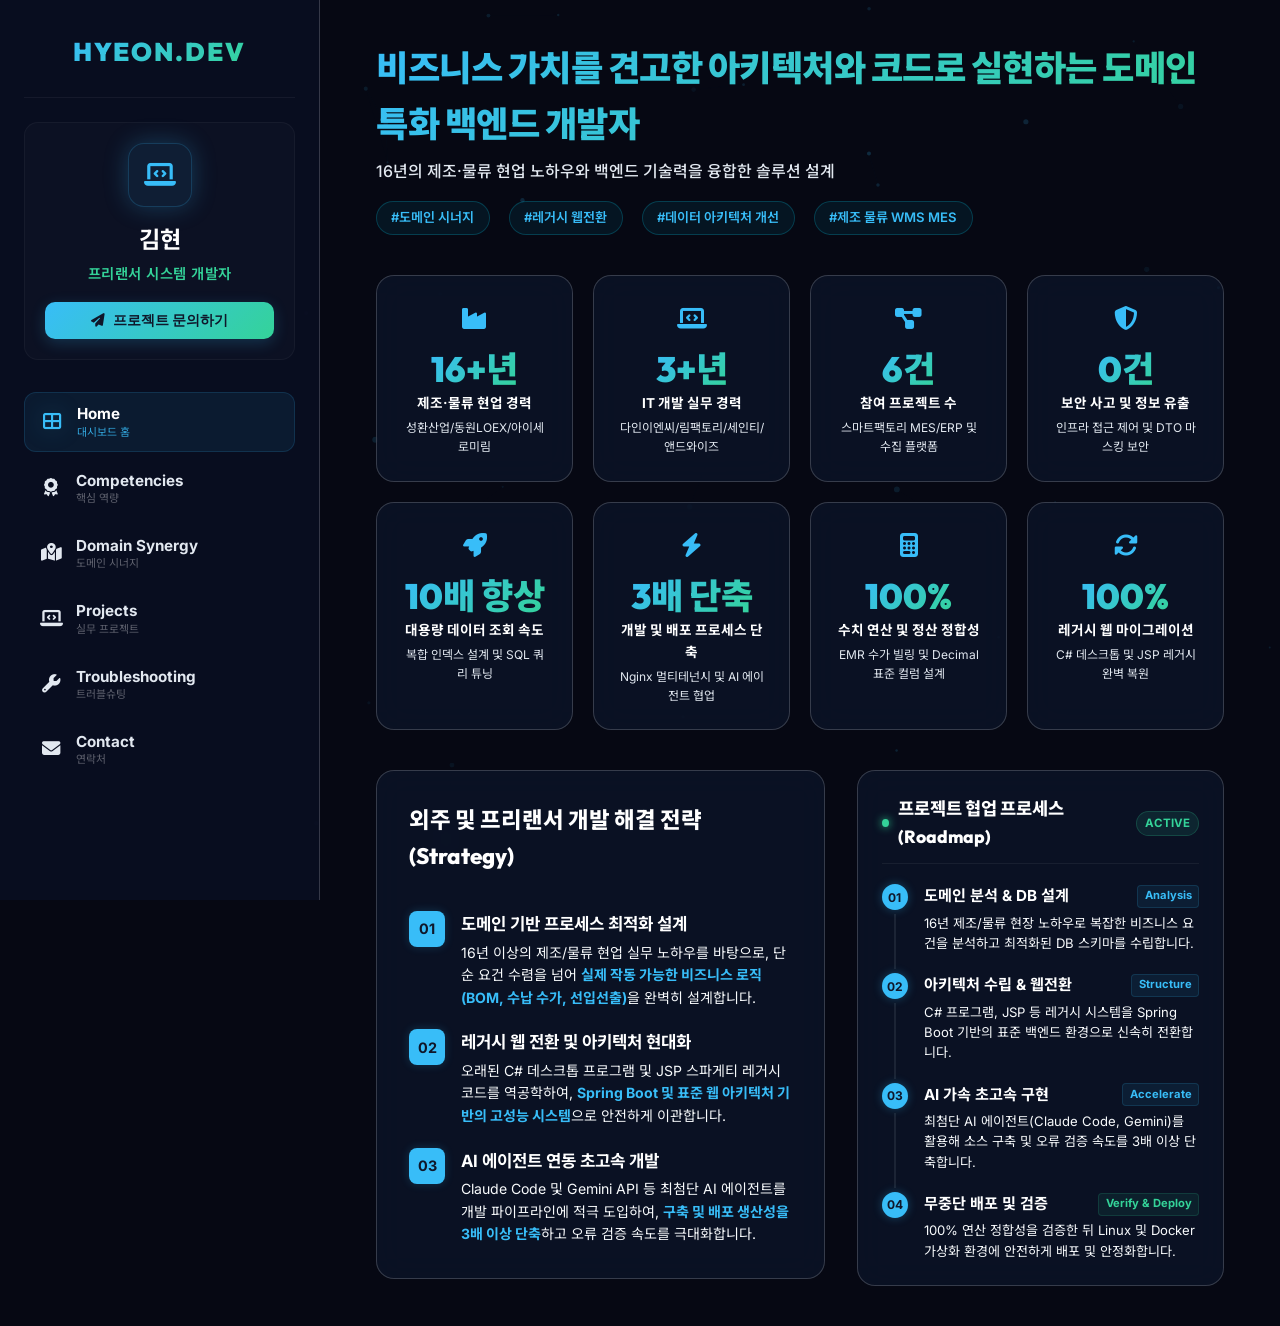
==== commit 71785a00: "style: optimize Dashboard Home layout, align title formatting, and replace terminal with interactive" ====
--- a/index.html
+++ b/index.html
@@ -95,9 +95,10 @@
 
             <!-- Page 1: Dashboard Home -->
             <section id="hero" class="content-section active">
-                <div class="dashboard-welcome">
-                    <div class="welcome-msg">안녕하세요, 비즈니스 가치를 아키텍처로 실현하는 개발자 김현입니다.</div>
-                    <div class="badge-container">
+                <div class="section-header">
+                    <h1 class="section-title">비즈니스 가치를 견고한 아키텍처와 코드로 실현하는 도메인 특화 백엔드 개발자</h1>
+                    <div class="section-subtitle">16년의 제조·물류 현업 노하우와 백엔드 기술력을 융합한 솔루션 설계</div>
+                    <div class="badge-container" style="margin-top: 1rem;">
                         <span class="tag-badge">#도메인 시너지</span>
                         <span class="tag-badge">#레거시 웹전환</span>
                         <span class="tag-badge">#데이터 아키텍처 개선</span>
@@ -160,24 +161,95 @@
                     </div>
                 </div>
 
-                <!-- 외주 해결 전략 카드 (Full-Width) -->
-                <div class="branding-card glass-card">
-                    <h3>외주 및 프리랜서 개발 해결 전략</h3>
-                    <div class="strategy-grid">
-                        <div class="strategy-card glass-card">
-                            <div class="strat-icon-box"><i class="fas fa-industry"></i></div>
-                            <h4>도메인 기획</h4>
-                            <p>16년 이상 현업 제조/물류 경험을 바탕으로 <strong>실제 작동하는 비즈니스 프로세스</strong>를 설계하고 기획합니다.</p>
-                        </div>
-                        <div class="strategy-card glass-card">
-                            <div class="strat-icon-box"><i class="fas fa-sync-alt"></i></div>
-                            <h4>레거시 마이그레이션</h4>
-                            <p>오래된 C# 데스크톱 ERP 및 JSP 레거시 시스템을 <strong>최신 웹 환경(Spring Boot)으로 안정적으로 전환</strong>합니다.</p>
-                        </div>
-                        <div class="strategy-card glass-card">
-                            <div class="strat-icon-box"><i class="fas fa-robot"></i></div>
-                            <h4>AI 가속화</h4>
-                            <p>AI 에이전트(Claude Code, Gemini)를 활용하여 <strong>개발 및 배포 프로세스 생산성을 3배 이상 극대화</strong>합니다.</p>
+                <!-- Home Split Section (Strategy & AI Terminal) -->
+                <div class="home-split">
+                    <!-- Left: Core Strategy Card -->
+                    <div class="branding-card glass-card">
+                        <h3>외주 및 프리랜서 개발 해결 전략 (Strategy)</h3>
+                        <div class="strategy-list">
+                            <div class="strategy-item">
+                                <div class="strat-number-badge">01</div>
+                                <div class="strategy-item-details">
+                                    <h4>도메인 기반 프로세스 최적화 설계</h4>
+                                    <p>16년 이상의 제조/물류 현업 실무 노하우를 바탕으로, 단순 요건 수렴을 넘어 <strong>실제 작동 가능한 비즈니스 로직(BOM, 수납 수가, 선입선출)</strong>을 완벽히 설계합니다.</p>
+                                </div>
+                            </div>
+                            <div class="strategy-item">
+                                <div class="strat-number-badge">02</div>
+                                <div class="strategy-item-details">
+                                    <h4>레거시 웹 전환 및 아키텍처 현대화</h4>
+                                    <p>오래된 C# 데스크톱 프로그램 및 JSP 스파게티 레거시 코드를 역공학하여, <strong>Spring Boot 및 표준 웹 아키텍처 기반의 고성능 시스템</strong>으로 안전하게 이관합니다.</p>
+                                </div>
+                            </div>
+                            <div class="strategy-item">
+                                <div class="strat-number-badge">03</div>
+                                <div class="strategy-item-details">
+                                    <h4>AI 에이전트 연동 초고속 개발</h4>
+                                    <p>Claude Code 및 Gemini API 등 최첨단 AI 에이전트를 개발 파이프라인에 적극 도입하여, <strong>구축 및 배포 생산성을 3배 이상 단축</strong>하고 오류 검증 속도를 극대화합니다.</p>
+                                </div>
+                            </div>
+                        </div>
+                    </div>
+
+                    <!-- Right: Interactive Roadmap Widget -->
+                    <div class="roadmap-widget glass-card">
+                        <div class="roadmap-header">
+                            <div class="roadmap-status-dot"></div>
+                            <h4>프로젝트 협업 프로세스 (Roadmap)</h4>
+                            <span class="roadmap-badge">Active</span>
+                        </div>
+                        <div class="roadmap-body">
+                            <div class="roadmap-step">
+                                <div class="step-icon-col">
+                                    <div class="step-num-circle done">01</div>
+                                    <div class="step-connector"></div>
+                                </div>
+                                <div class="step-content">
+                                    <div class="step-header-row">
+                                        <h5>도메인 분석 & DB 설계</h5>
+                                        <span class="status-pill status-done">Analysis</span>
+                                    </div>
+                                    <p>16년 제조/물류 현장 노하우로 복잡한 비즈니스 요건을 분석하고 최적화된 DB 스키마를 수립합니다.</p>
+                                </div>
+                            </div>
+                            <div class="roadmap-step">
+                                <div class="step-icon-col">
+                                    <div class="step-num-circle done">02</div>
+                                    <div class="step-connector"></div>
+                                </div>
+                                <div class="step-content">
+                                    <div class="step-header-row">
+                                        <h5>아키텍처 수립 & 웹전환</h5>
+                                        <span class="status-pill status-done">Structure</span>
+                                    </div>
+                                    <p>C# 프로그램, JSP 등 레거시 시스템을 Spring Boot 기반의 표준 백엔드 환경으로 신속히 전환합니다.</p>
+                                </div>
+                            </div>
+                            <div class="roadmap-step">
+                                <div class="step-icon-col">
+                                    <div class="step-num-circle done">03</div>
+                                    <div class="step-connector"></div>
+                                </div>
+                                <div class="step-content">
+                                    <div class="step-header-row">
+                                        <h5>AI 가속 초고속 구현</h5>
+                                        <span class="status-pill status-done">Accelerate</span>
+                                    </div>
+                                    <p>최첨단 AI 에이전트(Claude Code, Gemini)를 활용해 소스 구축 및 오류 검증 속도를 3배 이상 단축합니다.</p>
+                                </div>
+                            </div>
+                            <div class="roadmap-step">
+                                <div class="step-icon-col">
+                                    <div class="step-num-circle done">04</div>
+                                </div>
+                                <div class="step-content">
+                                    <div class="step-header-row">
+                                        <h5>무중단 배포 및 검증</h5>
+                                        <span class="status-pill status-ready">Verify & Deploy</span>
+                                    </div>
+                                    <p>100% 연산 정합성을 검증한 뒤 Linux 및 Docker 가상화 환경에 안전하게 배포 및 안정화합니다.</p>
+                                </div>
+                            </div>
                         </div>
                     </div>
                 </div>
@@ -209,7 +281,7 @@
                         <div class="comp-icon-box"><i class="fas fa-network-wired"></i></div>
                         <div class="comp-details">
                             <h4>분산 수집 및 인프라 현대화</h4>
-                            <p>PLC 및 센서 설비로부터 발생하는 원천 데이터를 <strong>Node-RED 기반 병렬 처리 파이프라인</strong>을 활용해 안정적으로 수집하고 자동 파싱합니다. Nginx 기반 멀티 테넌시를 적용하여 분산된 클라이언트 배포 구조를 단일 패키지로 효율화합니다.</p>
+                            <p>PLC 및 센서 설비로부터 발생하는 원천 데이터를 <strong>Node-RED 기반 병렬 처리 파이프라인</strong>을 활용해 안정적으로 수집하고 자동 파싱합니다. Nginx 기반 멀티테넌시를 적용하여 분산된 클라이언트 배포 구조를 단일 패키지로 효율화합니다.</p>
                         </div>
                     </div>
                     <div class="competency-card glass-card">
@@ -230,7 +302,7 @@
                         <div class="comp-icon-box"><i class="fas fa-shield-alt"></i></div>
                         <div class="comp-details">
                             <h4>보안성 확보 및 실무 유틸리티 최적화</h4>
-                            <p>Fail2ban을 운영 인프라에 적용하여 포트 스캔 및 Brute-Force 등 악의적인 접근을 로그 패턴 기반으로 탐지 및 차단하여 <strong>서버 안정성을 보장</strong>합니다. JWT/bcrypt 기반 사용자 인증 보안과 xlsx 모듈을 활용한 대용량 엑셀 처리 유틸리티를 성공적으로 도입했습니다.</p>
+                            <p>Fail2ban을 운영 인프라에 적용하여 포트 스캔 및 Brute-Force 등 악의적인 접근을 로그 패턴 기반으로 탐지 및 차단하여 <strong>서버 안정성을 보장</strong>합니다. JWT/bcrypt 기반 사용자 인증 보안과 xlsx 모듈을 활용한 대용량 엑셀 처리 유틸리티를 구축하여 보안 및 실무 편의성을 극대화합니다.</p>
                         </div>
                     </div>
                 </div>
@@ -245,13 +317,13 @@
                         <p class="category-desc">Java/Spring Boot 및 Node.js 기반 비즈니스 로직 및 API 설계</p>
                         <div class="skills-list">
                             <span class="skill-chip"><i class="fab fa-java color-java"></i> Java</span>
-                            <span class="skill-chip">Spring Boot</span>
-                            <span class="skill-chip">Node.js (Express)</span>
+                            <span class="skill-chip"><i class="fas fa-leaf color-spring"></i> Spring Boot</span>
+                            <span class="skill-chip"><i class="fab fa-node-js color-node"></i> Node.js (Express)</span>
                             <span class="skill-chip">MyBatis</span>
                             <span class="skill-chip">JPA</span>
-                            <span class="skill-chip">Python</span>
+                            <span class="skill-chip"><i class="fab fa-python color-python"></i> Python</span>
                             <span class="skill-chip">RESTful API</span>
-                            <span class="skill-chip">C# 소스 분석</span>
+                            <span class="skill-chip"><i class="fab fa-windows color-csharp"></i> C# 소스 분석</span>
                             <span class="skill-chip">Maven</span>
                             <span class="skill-chip">JSP</span>
                         </div>
@@ -263,10 +335,10 @@
                         </div>
                         <p class="category-desc">산업용 실시간/대용량 트랜잭션 및 정규화 아키텍처 최적화</p>
                         <div class="skills-list">
-                            <span class="skill-chip">MariaDB</span>
-                            <span class="skill-chip">MySQL</span>
-                            <span class="skill-chip">OracleDB</span>
-                            <span class="skill-chip">Tibero</span>
+                            <span class="skill-chip"><i class="fas fa-database color-db"></i> MariaDB</span>
+                            <span class="skill-chip"><i class="fas fa-database color-db"></i> MySQL</span>
+                            <span class="skill-chip"><i class="fas fa-database color-db"></i> OracleDB</span>
+                            <span class="skill-chip"><i class="fas fa-database color-db"></i> Tibero</span>
                             <span class="skill-chip">ERD 설계</span>
                             <span class="skill-chip">DB Job / 프로시저</span>
                         </div>
@@ -278,16 +350,16 @@
                         </div>
                         <p class="category-desc">설비 신호 수집, 인프라 보안/장애 대응 및 자동화 툴셋</p>
                         <div class="skills-list">
-                            <span class="skill-chip">Node-RED</span>
-                            <span class="skill-chip">NGINX</span>
-                            <span class="skill-chip">Apache Tomcat</span>
-                            <span class="skill-chip">Linux (CentOS/Ubuntu)</span>
+                            <span class="skill-chip"><i class="fas fa-project-diagram color-spring"></i> Node-RED</span>
+                            <span class="skill-chip"><i class="fas fa-server color-node"></i> NGINX</span>
+                            <span class="skill-chip"><i class="fas fa-server color-java"></i> Apache Tomcat</span>
+                            <span class="skill-chip"><i class="fab fa-linux color-linux"></i> Linux (CentOS/Ubuntu)</span>
                             <span class="skill-chip">쉘 & 배치 스크립트</span>
-                            <span class="skill-chip">PLC 통신</span>
-                            <span class="skill-chip">서버 보안 / 접근제어</span>
-                            <span class="skill-chip">서버 관제 / 로그 관리</span>
+                            <span class="skill-chip"><i class="fas fa-network-wired color-ts"></i> PLC 통신</span>
+                            <span class="skill-chip"><i class="fas fa-shield-alt"></i> 서버 보안 / 접근제어</span>
+                            <span class="skill-chip"><i class="fas fa-chart-line"></i> 서버 관제 / 로그 관리</span>
                             <span class="skill-chip">SSO 연동</span>
-                            <span class="skill-chip">Claude Code / Gemini CLI / Git</span>
+                            <span class="skill-chip"><i class="fab fa-git-alt color-git"></i> Git</span>
                         </div>
                     </div>
                     <div class="skill-category-card glass-card">
@@ -297,12 +369,12 @@
                         </div>
                         <p class="category-desc">직관적인 MES 모니터링 화면 및 반응형 대시보드 구현</p>
                         <div class="skills-list">
-                            <span class="skill-chip">JavaScript</span>
-                            <span class="skill-chip">TypeScript</span>
+                            <span class="skill-chip"><i class="fab fa-js color-js"></i> JavaScript</span>
+                            <span class="skill-chip"><i class="fab fa-js color-ts"></i> TypeScript</span>
                             <span class="skill-chip">jQuery</span>
-                            <span class="skill-chip">React (학습 중)</span>
+                            <span class="skill-chip"><i class="fab fa-react color-react"></i> React (학습 중)</span>
                             <span class="skill-chip">Thymeleaf</span>
-                            <span class="skill-chip">HTML5/CSS3</span>
+                            <span class="skill-chip"><i class="fab fa-html5 color-html"></i> HTML5/CSS3</span>
                             <span class="skill-chip">EJS</span>
                             <span class="skill-chip">Axios</span>
                         </div>
@@ -346,6 +418,10 @@
                                     • <strong>준공공기관 보안/WA 대응</strong>: 대학교 특화 보안 서버 접근 제어 통제 및 정기 웹 취약점 패치 적용, 웹 접근성(WA) 표준 규격 교정.<br>
                                     • <strong>AI 기반 개발 도구 도입</strong>: Claude CLI 및 코드 에이전트 하네스 등 인공지능 기반 코딩 엔진을 활용해 대형 CMS 레거시 소스 분석 및 오류 디버깅 최적화.
                                 </p>
+                                <div class="tl-outcome">
+                                    <i class="fas fa-check-circle"></i>
+                                    <span>핵심 성과: 대학 솔루션 안정성 제고 및 인프라 보안 강화</span>
+                                </div>
                             </div>
                         </div>
 
@@ -364,6 +440,10 @@
                                     • <strong>보안 및 모니터링</strong>: DB 기반 계정 인증 도입 및 모든 요청 대상 인터셉터 보안 적용, 관리자 전용 설정 콘솔 구현 및 임계치 초과 시 SMS 자동 발송 기능 구축.<br>
                                     • <strong>대용량 쿼리 최적화</strong>: 천만 건 단위 계측 데이터 조회 병목 해결을 위한 SQL 조인 튜닝 및 인덱스 설계.
                                 </p>
+                                <div class="tl-outcome">
+                                    <i class="fas fa-check-circle"></i>
+                                    <span>핵심 성과: 계측 데이터 정합성 100% 확보 및 성능 10배 개선</span>
+                                </div>
                             </div>
                         </div>
 
@@ -377,11 +457,15 @@
                                 <p style="line-height: 1.7; font-size: 0.88rem;">
                                     인수인계 및 명세서가 전무한 상태에서 C# 데스크톱 레거시 기반 EMR 시스템의 Node.js 웹 전환 풀스택 개발.<br>
                                     • <strong>레거시 역공학 복원</strong>: 전임자가 AI 단순 번역만 수행하여 다량의 버그가 내포된 비작동 자바스크립트 코드를 원본 C# 비즈니스 로직 분석을 거쳐 정상 실행 가능한 Node.js 코드로 디버그 및 복원.<br>
-                                    • <strong>의료 워크플로우 구현</strong>: 접수 ➔ 진료 ➔ 수납으로 연결되는 의원급 EMR 핵심 업무 도메인 이해 및 웹 공정 이관.<br>
+                                    • <strong>의료 워크플로우 구현</strong>: 접수 → 진료 → 수납으로 연결되는 의원급 EMR 핵심 업무 도메인 이해 및 웹 공정 이관.<br>
                                     • <strong>수가 계산 엔진 복구</strong>: 환자별 건강보험 적용 여부, 특정 질병코드 매핑 등 복잡한 수가 가산 규칙에 기반한 수납 계산 로직 전면 검증 및 복구.<br>
                                     • <strong>원내 문서 출력 시스템</strong>: 원내 처방전, 환자 개인정보 수집/활용 동의서 등 다양한 규격 문서의 실시간 출력 서식 개발.<br>
                                     • <strong>의료 개인정보 보안</strong>: API 요청/응답 과정에서 환자 민감 정보 노출 취약점 식별 및 마스킹 데이터 처리(DTO 설계) 적용.
                                 </p>
+                                <div class="tl-outcome">
+                                    <i class="fas fa-check-circle"></i>
+                                    <span>핵심 성과: 의료 정보 보안 규격 및 수가 빌링 정합성 100% 충족</span>
+                                </div>
                             </div>
                         </div>
 
@@ -399,6 +483,10 @@
                                     • <strong>정산 및 통계 엔진 구축</strong>: 매출 추이 분석을 위한 일/주/월/분기/상하반기/연 단위 대규모 정산 집계 쿼리 최적화 및 리포팅 엔진 구현.<br>
                                     • <strong>거래 명세서 출력 모듈</strong>: 영수증, 거래 명세서, 전자 계산서 실시간 인쇄용 웹 출력 서식 개발.
                                 </p>
+                                <div class="tl-outcome">
+                                    <i class="fas fa-check-circle"></i>
+                                    <span>핵심 성과: 회계 정산 통계 집계 최적화 및 ERP 마이그레이션 완결</span>
+                                </div>
                             </div>
                         </div>
 
@@ -412,10 +500,14 @@
                                 <p style="line-height: 1.7; font-size: 0.88rem;">
                                     버섯 스마트팜(명덕농산) 대상의 웹 기반 실시간 공정 모니터링 MES 구축 및 PLC 설비 데이터 동적 바인딩.<br>
                                     • <strong>설비-MES 실시간 연동</strong>: PLC 통신 데몬과 웹 플랫폼(SMWP) 간의 시스템 변수 공유 로직을 수립하고, 공정 통과 센서 신호 실시간 감지 시 해당 시점의 계측 센서 로그를 특정 LOT 번호의 공정 이력 데이터로 자동 맵핑 및 데이터베이스 저장.<br>
-                                    • <strong>배양실 라이프사이클 관리</strong>: 물류창고형 배양실(Room) 공간의 유한 상태 기계(State Machine) 모델링 적용, 입고 ➔ 14일 숙성 배양 ➔ 출고 ➔ 청소 필요 ➔ 입고 가능의 순환 프로세스 제어 알고리즘 구현.<br>
+                                    • <strong>배양실 라이프사이클 관리</strong>: 물류창고형 배양실(Room) 공간의 유한 상태 기계(State Machine) 모델링 적용, 입고 → 14일 숙성 배양 → 출고 → 청소 필요 → 입고 가능의 순환 프로세스 제어 알고리즘 구현.<br>
                                     • <strong>실시간 환경 관제 및 경보</strong>: 이산화탄소, 온습도 센서 계측값 수집 및 한계 임계치 초과 발생 시 에러 로그 자동 적재 및 메인 대시보드 내 실시간 경보 알람 수량 배지 동적 렌더링.<br>
                                     • <strong>RBAC 기반 권한 제어</strong>: 관리자 권한 등급 맵핑별 메뉴 조회 분기 및 자재/배양실 환경 마스터 제어 어드민 웹 구현.
                                 </p>
+                                <div class="tl-outcome">
+                                    <i class="fas fa-check-circle"></i>
+                                    <span>핵심 성과: 스마트 MES 설비-공정 연동 및 배양 환경 관제 자동화</span>
+                                </div>
                             </div>
                         </div>
 
@@ -432,6 +524,10 @@
                                     • <strong>DB 적재 안정화</strong>: 대용량 설비 로그의 고속 적재를 위해 DB 배치(Batch) 인서트 구문 설계 및 INSERT IGNORE 적용, 네트워크 및 DB 예외 발생 시 수집 누락 방지를 위한 재처리 루프(Retry Loop) 구현.<br>
                                     • <strong>설비 연동 기틀 확립</strong>: 본 PJT를 통해 특화 커스텀 노드 제어법을 마스터하여 향후 타사 계측 모니터링 시스템 수집 엔진(다인이엔씨 등) 설계 시의 기술적 기반 확립.
                                 </p>
+                                <div class="tl-outcome">
+                                    <i class="fas fa-check-circle"></i>
+                                    <span>핵심 성과: 대규모 프레스 설비 로그 적재 유실률 0% 달성 및 표준 규격화</span>
+                                </div>
                             </div>
                         </div>
 
@@ -449,6 +545,10 @@
                                     • <strong>Spring & Cloud Web Project</strong>: Spring Framework 기반 웹서비스 개발 및 오픈 API 연동 클라우드 웹 프로젝트 수행 (총 130시간 프로젝트).<br>
                                     • <strong>Python Big Data & ML</strong>: 파이썬 기반 데이터 수집/저장시스템 개발, 머신러닝 기반 데이터 분석 및 시각화 프로젝트 수행 (총 120시간 프로젝트).
                                 </p>
+                                <div class="tl-outcome">
+                                    <i class="fas fa-graduation-cap"></i>
+                                    <span>교육 이수: 백엔드 실무 개발자 기본 소양 및 데이터 분석 기초 이수</span>
+                                </div>
                             </div>
                         </div>
                     </div>
@@ -468,7 +568,11 @@
                                 <div class="tl-icon-box"><i class="fas fa-flask"></i></div>
                                 <h4>정밀 압출 공정 제어 및 로트(Lot) 이력 추적 관리</h4>
                                 <span class="tl-comp">㈜아이세로미림</span>
-                                <p>화학 마스터배치 고온 압출 공정 및 크린룸 공조 환경 하의 고순도 포장 용기 압출 성형 생산 프로세스 관리. 원자재 구매부터 완제품 판매까지의 자체 생산-영업 공급망 흐름 통제. 제품별 고유 배합비(BOM) 관리, 설비 압출 파라미터(온도, 압력 등) 데이터화 및 로트(Lot) 이력 추적. 크린룸 항온항습 공조(HVAC), 진공펌프 압력, 냉각 설비(쿨링타워) 등 공장 전반의 유틸리티 설비(FMS) 동작 메커니즘 이해 및 공정 최적화.</p>
+                                <p>화학 마스터배치 고온 압출 공정 및 크린룸 공조 환경 하의 고순도 포장 용기 <strong>압출 성형 생산 프로세스 관리</strong>. 원자재 구매부터 완제품 판매까지의 자체 생산-영업 공급망 흐름 통제. 제품별 고유 <strong>배합비(BOM) 관리</strong> 및 <strong>로트(Lot) 이력 추적</strong>. 크린룸 항온항습 공조(HVAC), 진공펌프 압력, 냉각 설비(쿨링타워) 등 공장 전반의 <strong>유틸리티 설비(FMS)</strong> 동작 메커니즘 이해 및 공정 최적화 수행.</p>
+                                <div class="tl-outcome">
+                                    <i class="fas fa-cube"></i>
+                                    <span>도메인 시너지: MES/FMS 데이터 모델링의 도메인 기반 확보</span>
+                                </div>
                             </div>
                         </div>
 
@@ -479,7 +583,11 @@
                                 <div class="tl-icon-box"><i class="fas fa-warehouse"></i></div>
                                 <h4>다중 온도대 WMS 로케이션 관리 및 출하 제어</h4>
                                 <span class="tl-comp">동원LOEX</span>
-                                <p>상온, 저온, 냉동 3대 보관 온도대 구역과 6단 고층 랙 로케이션 구조를 갖춘 대형 거점 물류 센터의 WMS 창고관리 프로세스. PDA 단말기를 활용한 바코드 스캔 기반 로케이션 적재/등록 제어를 관리하고, 채널별 실시간 발주 데이터를 배치(Batch) 처리하는 출하 스케줄 관리 및 선입선출(FIFO) 지향 피킹 동선 통제와 도크 배정 정렬 상차 출하 완료 단계를 관리.</p>
+                                <p>상온, 저온, 냉동 3대 보관 온도대 구역과 6단 고층 랙 로케이션 구조를 갖춘 대형 거점 물류 센터의 <strong>WMS 창고관리 프로세스 운영</strong>. PDA 단말기를 활용한 바코드 스캔 기반 <strong>로케이션 적재/등록 제어 관리</strong>, 채널별 실시간 발주 데이터를 배치(Batch) 처리하는 출하 스케줄 관리 및 <strong>선입선출(FIFO)</strong> 지향 피킹 동선 통제와 도크 배정 정렬 상차 출하 완료 단계 총괄.</p>
+                                <div class="tl-outcome">
+                                    <i class="fas fa-cube"></i>
+                                    <span>도메인 시너지: 물류 유통 WMS 시스템 백엔드 설계의 도메인 기반 확보</span>
+                                </div>
                             </div>
                         </div>
 
@@ -490,7 +598,11 @@
                                 <div class="tl-icon-box"><i class="fas fa-industry"></i></div>
                                 <h4>사출 성형 공정 통제 및 설비 레시피 관리</h4>
                                 <span class="tl-comp">성환산업</span>
-                                <p>사출, 사상, QC, 포장, 출고 생산 라일 설비 운영. 자재 배합비(BOM) 순환 제어 및 라인 클리어링 기획/수행.</p>
+                                <p>ABS 레진 사출 제조 공정 전주기(사출 → 사상 → QC → 포장 → 출고) 관리. <strong>배합비(BOM) 순환 제어</strong>를 통해 사출 부산물 및 불량 잔재물의 재가공(분쇄) 희석 비율을 조율하고, 원료 교체 시 이염 방지를 위한 호퍼/분쇄기 <strong>라인 클리어링(Line Clearing) 공정</strong> 및 교체 폐기 원료(Scrap) 발생 통제. 제품 규격 변경 시 금형 분리 및 냉각 배관 탈부착 등 Changeover 공정 셋업 수행.</p>
+                                <div class="tl-outcome">
+                                    <i class="fas fa-cube"></i>
+                                    <span>도메인 시너지: 제조 공정 MES 비즈니스 로직 설계의 도메인 기반 확보</span>
+                                </div>
                             </div>
                         </div>
                     </div>
@@ -1160,8 +1272,8 @@
                     </h2>
                     
                     <p class="closing-p">
-                        개발을 모르는 상태에서 시작했던 16년 이상의 제조/물류 현업 관리 경험을 아키텍처와 코드로 실현했습니다.<br>
-                        현장의 언어로 기획자와 개발자 사이를 잇고, 비즈니스 가치를 극대화하는 든든한 백엔드 아키텍처를 구축하겠습니다.
+                        16년 이상의 제조/물류 현업 현장에서 축적한 비즈니스 노하우를 바탕으로, 복잡한 실무 프로세스를 견고한 백엔드 아키텍처와 코드로 실현합니다.<br>
+                        현장의 언어로 현업 기획자와 기술 개발자 사이의 소통 병목을 해결하고, 비즈니스 가치를 극대화하는 든든한 백엔드 시스템을 구축하겠습니다.
                     </p>
 
                     <div class="closing-divider"></div>
--- a/style.css
+++ b/style.css
@@ -61,6 +61,14 @@
     --transition-smooth: all 0.3s cubic-bezier(0.25, 0.8, 0.25, 1);
 }
 
+/* Helper Utilities */
+.gradient-text {
+    background: var(--gradient-cyan-emerald);
+    -webkit-background-clip: text;
+    -webkit-text-fill-color: transparent;
+    display: inline-block;
+}
+
 body {
     background-color: var(--bg-main);
     color: var(--text-secondary);
@@ -402,16 +410,6 @@
 /* ==========================================
   DASHBOARD HOME SECTION (KPIs & Intro)
  ========================================== */
-.dashboard-welcome {
-    margin-bottom: 2.5rem;
-}
-
-.welcome-msg {
-    font-size: 1.15rem;
-    color: var(--text-primary);
-    font-weight: 500;
-    margin-bottom: 0.5rem;
-}
 
 .badge-container {
     display: flex;
@@ -441,7 +439,7 @@
 /* KPI Stats Grid */
 .stats-grid {
     display: grid;
-    grid-template-columns: repeat(auto-fit, minmax(200px, 1fr));
+    grid-template-columns: repeat(4, 1fr);
     gap: 1.25rem;
     margin-bottom: 2.5rem;
 }
@@ -458,6 +456,12 @@
     font-size: 1.5rem;
     color: var(--accent-cyan);
     margin-bottom: 0.6rem;
+    transition: var(--transition-smooth);
+}
+
+.stat-card:hover .stat-icon {
+    transform: scale(1.15);
+    color: var(--accent-emerald);
 }
 
 .stat-number {
@@ -535,6 +539,206 @@
     position: absolute;
     left: 0;
     color: var(--accent-emerald);
+}
+
+/* Strategy List Component */
+.strategy-list {
+    margin-top: 1rem;
+    display: flex;
+    flex-direction: column;
+    gap: 1.25rem;
+}
+
+.strategy-item {
+    display: flex;
+    gap: 1rem;
+    align-items: start;
+}
+
+.strat-number-badge {
+    flex-shrink: 0;
+    width: 36px;
+    height: 36px;
+    border-radius: 8px;
+    background: var(--accent-cyan);
+    border: 1px solid transparent;
+    display: flex;
+    align-items: center;
+    justify-content: center;
+    color: var(--text-dark);
+    font-weight: 700;
+    font-size: 0.9rem;
+    box-shadow: 0 0 10px rgba(56, 189, 248, 0.2);
+}
+
+.strategy-item-details h4 {
+    font-size: 1.05rem;
+    font-weight: 700;
+    color: var(--text-primary);
+    margin-bottom: 0.25rem;
+}
+
+.strategy-item-details p {
+    font-size: 0.88rem;
+    color: var(--text-secondary);
+    line-height: 1.6;
+    margin: 0;
+}
+
+/* Roadmap Widget Component */
+.roadmap-widget {
+    padding: 1.5rem;
+    display: flex;
+    flex-direction: column;
+    gap: 1.25rem;
+    height: 100%;
+}
+
+.roadmap-header {
+    display: flex;
+    align-items: center;
+    gap: 0.6rem;
+    border-bottom: 1px solid rgba(255, 255, 255, 0.06);
+    padding-bottom: 0.75rem;
+}
+
+.roadmap-status-dot {
+    width: 8px;
+    height: 8px;
+    border-radius: 50%;
+    background-color: var(--accent-emerald);
+    box-shadow: 0 0 8px var(--accent-emerald);
+    animation: pulse 2s infinite;
+}
+
+@keyframes pulse {
+    0% { transform: scale(0.95); box-shadow: 0 0 0 0 rgba(52, 211, 153, 0.7); }
+    70% { transform: scale(1); box-shadow: 0 0 0 6px rgba(52, 211, 153, 0); }
+    100% { transform: scale(0.95); box-shadow: 0 0 0 0 rgba(52, 211, 153, 0); }
+}
+
+.roadmap-header h4 {
+    font-family: var(--font-heading);
+    font-size: 1.1rem;
+    font-weight: 800;
+    color: var(--text-primary);
+    margin: 0;
+    flex-grow: 1;
+}
+
+.roadmap-badge {
+    font-size: 0.72rem;
+    font-weight: 700;
+    color: var(--accent-emerald);
+    background: rgba(52, 211, 153, 0.1);
+    border: 1px solid rgba(52, 211, 153, 0.2);
+    padding: 0.15rem 0.5rem;
+    border-radius: 20px;
+    text-transform: uppercase;
+}
+
+.roadmap-body {
+    display: flex;
+    flex-direction: column;
+    gap: 0;
+}
+
+.roadmap-step {
+    display: flex;
+    gap: 1rem;
+    position: relative;
+}
+
+.step-icon-col {
+    display: flex;
+    flex-direction: column;
+    align-items: center;
+    width: 32px;
+}
+
+.step-num-circle {
+    width: 26px;
+    height: 26px;
+    border-radius: 50%;
+    background: var(--bg-main);
+    border: 2px solid rgba(255, 255, 255, 0.15);
+    display: flex;
+    align-items: center;
+    justify-content: center;
+    font-size: 0.75rem;
+    font-weight: 700;
+    color: var(--text-muted);
+    z-index: 2;
+    transition: var(--transition-smooth);
+}
+
+.step-num-circle.done {
+    background: var(--accent-cyan);
+    border-color: var(--accent-cyan);
+    color: var(--text-dark);
+    box-shadow: 0 0 10px rgba(56, 189, 248, 0.3);
+}
+
+.step-connector {
+    width: 2px;
+    flex-grow: 1;
+    background: rgba(255, 255, 255, 0.08);
+    margin: 4px 0;
+    min-height: 40px;
+}
+
+.roadmap-step:hover .step-num-circle:not(.done) {
+    border-color: var(--accent-cyan);
+    color: var(--accent-cyan);
+}
+
+.step-content {
+    flex-grow: 1;
+    padding-bottom: 1.25rem;
+}
+
+.roadmap-step:last-child .step-content {
+    padding-bottom: 0;
+}
+
+.step-header-row {
+    display: flex;
+    justify-content: space-between;
+    align-items: center;
+    margin-bottom: 0.25rem;
+}
+
+.step-header-row h5 {
+    font-size: 0.95rem;
+    font-weight: 700;
+    color: var(--text-primary);
+    margin: 0;
+}
+
+.status-pill {
+    font-size: 0.7rem;
+    font-weight: 700;
+    padding: 0.1rem 0.4rem;
+    border-radius: 4px;
+}
+
+.status-pill.status-done {
+    background: rgba(56, 189, 248, 0.08);
+    color: var(--accent-cyan);
+    border: 1px solid rgba(56, 189, 248, 0.15);
+}
+
+.status-pill.status-ready {
+    background: rgba(52, 211, 153, 0.08);
+    color: var(--accent-emerald);
+    border: 1px solid rgba(52, 211, 153, 0.15);
+}
+
+.step-content p {
+    font-size: 0.82rem;
+    color: var(--text-secondary);
+    line-height: 1.55;
+    margin: 0;
 }
 
 /* Freelance Solution Strategies Section */
@@ -872,23 +1076,60 @@
     object-fit: contain;
 }
 
+/* Skill Chip Icon Brand Colors */
+.skill-chip i {
+    font-size: 0.82rem;
+    transition: transform 0.25s ease;
+}
+.skill-chip:hover i {
+    transform: scale(1.15);
+}
+.color-java { color: #f89820; }
+.color-spring { color: #6db33f; }
+.color-node { color: #3c873a; }
+.color-python { color: #3776ab; }
+.color-csharp { color: #0078d4; }
+.color-db { color: #336791; }
+.color-linux { color: #fcc624; }
+.color-git { color: #f05032; }
+.color-js { color: #f7df1e; }
+.color-ts { color: #3178c6; }
+.color-react { color: #61dafb; }
+.color-html { color: #e34f26; }
+.color-css { color: #1572b6; }
+
 /* ==========================================
   DOMAIN JOURNEY (Timeline)
  ========================================== */
 .domain-intro-card {
     padding: 1.5rem;
-    margin-bottom: 2rem;
+    margin-bottom: 2.5rem;
+    background: linear-gradient(90deg, rgba(56, 189, 248, 0.06) 0%, rgba(13, 23, 45, 0.4) 100%) !important;
+    box-shadow: 0 4px 20px rgba(0, 0, 0, 0.15);
+    transition: var(--transition-smooth);
+}
+
+.domain-intro-card:hover {
+    background: linear-gradient(90deg, rgba(56, 189, 248, 0.1) 0%, rgba(20, 32, 64, 0.85) 100%) !important;
+    border-color: var(--border-hover);
+    transform: translateY(-2px);
 }
 
 .domain-intro-card p {
     font-size: 0.95rem;
     color: var(--text-secondary);
-    line-height: 1.65;
+    line-height: 1.7;
 }
 
 .domain-intro-card strong {
     color: var(--accent-cyan);
 }
+
+/* Domain Track (Right Column) Timeline Date Accent */
+.timeline-track-col:last-child .tl-time {
+    color: var(--accent-emerald);
+}
+
 
 /* Two-Track Grid Container */
 .twotrack-timeline {
@@ -1033,6 +1274,18 @@
 
 .tl-content p strong {
     color: var(--accent-cyan);
+}
+
+.tl-outcome {
+    margin-top: 0.85rem;
+    padding-top: 0.65rem;
+    border-top: 1px dashed rgba(255, 255, 255, 0.12);
+    color: var(--accent-emerald);
+    font-size: 0.82rem;
+    font-weight: 600;
+    display: flex;
+    align-items: center;
+    gap: 0.4rem;
 }
 
 /* ==========================================
@@ -1565,8 +1818,16 @@
     position: relative;
     overflow: hidden;
     width: 100%;
-    max-width: 850px;
+    max-width: 1100px;
     margin: 0 auto;
+    transition: var(--transition-smooth);
+}
+
+.contact-card-large:hover {
+    background: radial-gradient(circle at 100% 0%, rgba(56, 189, 248, 0.06) 0%, transparent 60%), var(--bg-card-hover);
+    border-color: var(--border-hover);
+    transform: translateY(-2px);
+    box-shadow: 0 12px 40px rgba(56, 189, 248, 0.08);
 }
 
 
@@ -1582,6 +1843,14 @@
     color: var(--accent-cyan);
     font-size: 1.5rem;
     margin: 0 auto 1.25rem auto;
+    transition: var(--transition-smooth);
+}
+
+.contact-card-large:hover .contact-avatar-box {
+    background: var(--accent-cyan);
+    color: var(--text-dark);
+    border-color: transparent;
+    transform: scale(1.08);
 }
 
 .closing-title {
@@ -1597,7 +1866,7 @@
     font-size: 0.95rem;
     color: var(--text-secondary);
     line-height: 1.7;
-    max-width: 700px;
+    max-width: 950px;
     margin: 0 auto 2rem auto;
 }
 
@@ -1685,6 +1954,10 @@
         height: 280px;
     }
     
+    .stats-grid {
+        grid-template-columns: repeat(2, 1fr);
+    }
+    
     .competency-grid {
         grid-template-columns: 1fr;
     }
@@ -1710,10 +1983,6 @@
     .closing-links {
         flex-direction: column;
         gap: 1.25rem;
-    }
-    
-    .stats-grid {
-        grid-template-columns: 1fr 1fr;
     }
 }
 
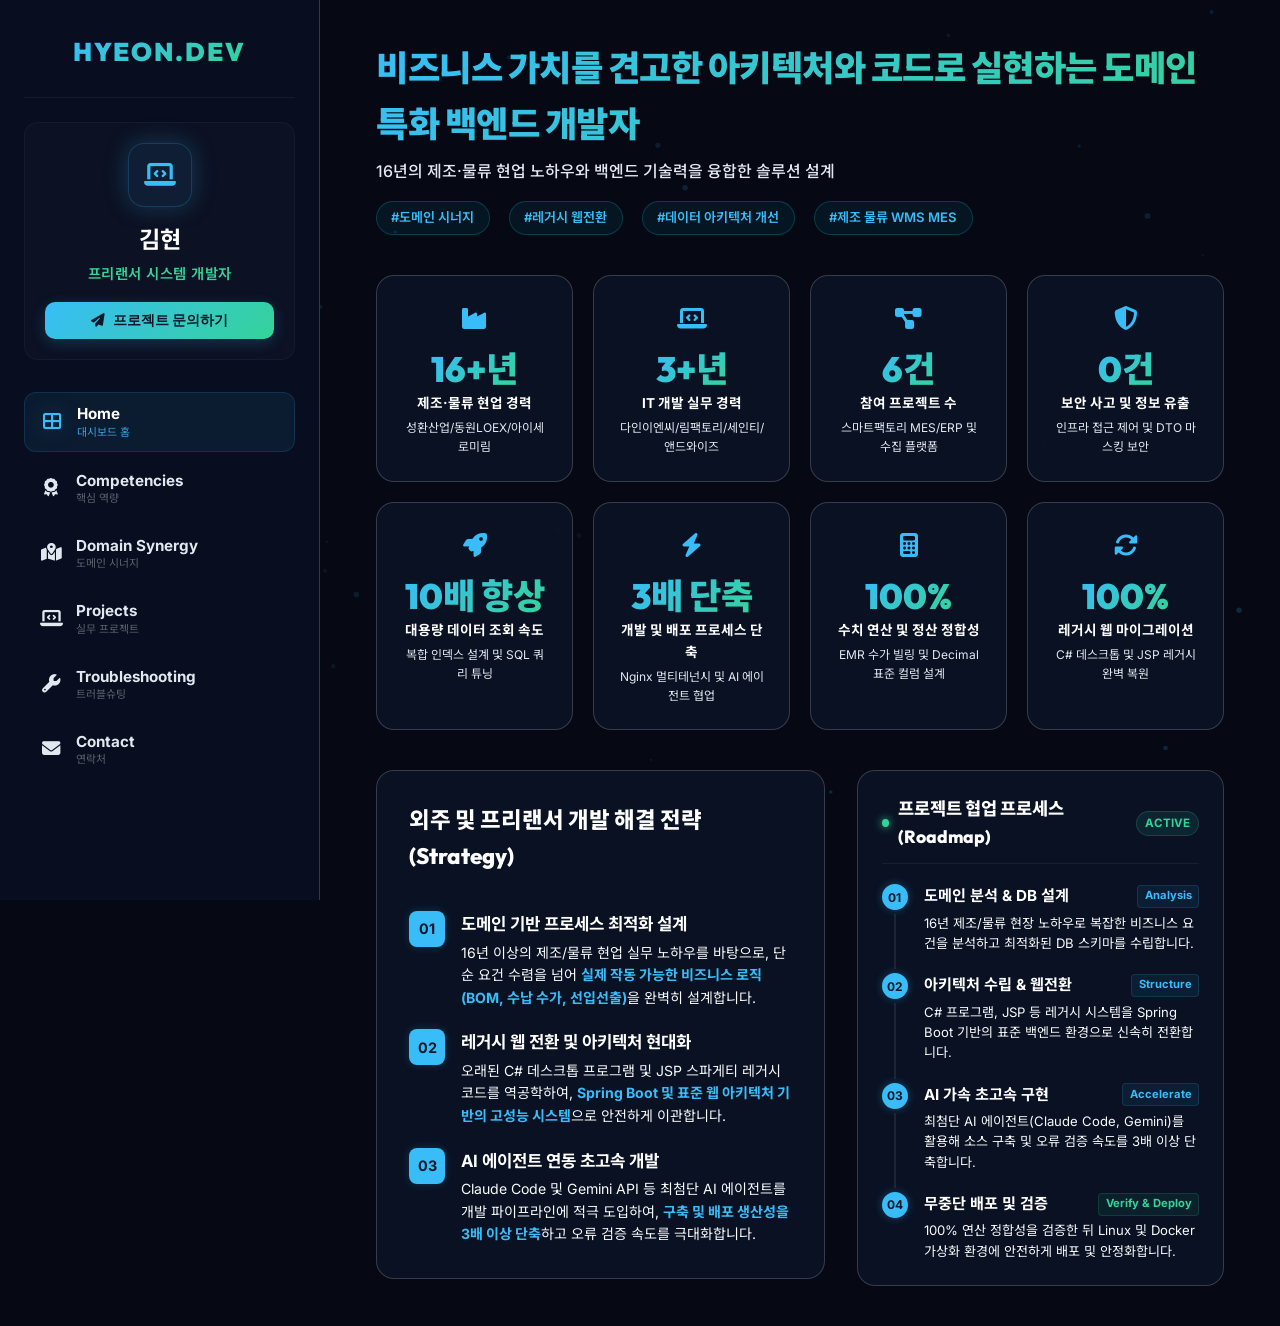
==== commit 83bf4e98: "content: align and polish Troubleshooting card scenarios based on actual user context" ====
--- a/index.html
+++ b/index.html
@@ -1025,11 +1025,11 @@
                 </div>
 
                 <div class="growth-grid">
-                    <!-- Card 1: IP Blocking & Fail2ban (Andwise CMS Protection) -->
+                    <!-- Card 1: IP Blocking & Fail2ban (Dain ENC Monitoring) -->
                     <div class="growth-card glass-card">
                         <div class="growth-card-header">
                             <span class="growth-num">01</span>
-                            <div class="growth-icon-box" style="font-size: 1.25rem; color: var(--accent-cyan); margin-left: 0.5rem; margin-right: 0.5rem;">
+                            <div class="growth-icon-box">
                                 <i class="fas fa-user-shield"></i>
                             </div>
                             <div>
@@ -1040,11 +1040,11 @@
                         <div class="growth-body">
                             <div class="growth-section">
                                 <span class="growth-label bg">배경</span>
-                                <p>앤드와이즈 대학 통합 CMS 솔루션 운영 및 기술지원 중, 특정 대학 포털의 파일 다운로드 엔드포인트에 자동화 스크립트를 통한 무차별 무작위(Brute Force) 호출 및 크롤링 공격이 유입되어 WAS CPU 사용률이 99%까지 치솟고 서버 리소스가 마비되는 인시던트 발생.</p>
+                                <p>다인이엔씨 지반 계측 실시간 모니터링 시스템 서버 운영 중, 계측 데이터 수집 API 엔드포인트에 자동화 스크립트를 통한 비정상적인 무차별 호출(DDoS형 크롤링 공격)이 유입되어 WAS CPU 사용률이 99%까지 급증하고 서버 리소스가 일시 마비되는 장애 발생.</p>
                             </div>
                             <div class="growth-section">
                                 <span class="growth-label grow">성장</span>
-                                <p>서버 액세스 로그(Access Log)를 실시간 모니터링하여 단시간에 과도한 임계치 요청을 보내는 공격 IP를 식별하고, Fail2ban 데몬과 리눅스 방화벽(IPtables) 정책을 연동하여 탐지 즉시 해당 IP를 동적으로 영구 차단하는 자동화 관제 정책을 셋업 완료.</p>
+                                <p>서버 액세스 로그(Access Log) 분석을 통해 비정상 호출 패턴 및 단시간 내 과도한 임계치를 유발하는 공격 IP 대역을 신속히 식별하고, Fail2ban 데몬과 리눅스 방화벽(IPtables) 정책을 연동해 임계치 초과 IP를 즉시 동적 차단 및 격리하는 실시간 차단 자동화 정책을 구축하여 인프라 보호 완료.</p>
                             </div>
                         </div>
                         <div class="growth-tags">
@@ -1058,7 +1058,7 @@
                     <div class="growth-card glass-card">
                         <div class="growth-card-header">
                             <span class="growth-num">02</span>
-                            <div class="growth-icon-box" style="font-size: 1.25rem; color: var(--accent-cyan); margin-left: 0.5rem; margin-right: 0.5rem;">
+                            <div class="growth-icon-box">
                                 <i class="fas fa-network-wired"></i>
                             </div>
                             <div>
@@ -1069,11 +1069,11 @@
                         <div class="growth-body">
                             <div class="growth-section">
                                 <span class="growth-label bg">배경</span>
-                                <p>다인이엔씨 플랫폼 구축 당시, 신규 계측 현장 추가 시마다 독립된 WAS/Tomcat 인스턴스를 각각 기동하고 개별 WAR 파일을 배포함에 따른 메모리(RAM) 부족 현상 및 형상 관리 프로세스의 기하급수적 배포 복잡도 증가 직면.</p>
+                                <p>다인이엔씨 지반 계측 시스템 운영 중, 계측 현장(사이트)이 추가될 때마다 소스 기능과 리소스가 동일함에도 불구하고 독립된 웹 프로젝트(WAS/Tomcat) 인스턴스를 매번 각각 추가 기동하고 별도 배포함에 따른 힙 메모리 고갈 위기 및 기하급수적인 배포 관리 복잡도 직면.</p>
                             </div>
                             <div class="growth-section">
                                 <span class="growth-label grow">성장</span>
-                                <p>Nginx 리버스 프록시 단에서 클라이언트 도메인의 서브도메인을 감지해 헤더에 라우팅 식별 정보를 주입하고, 단일 Spring Boot WAS JAR 내에서 동적으로 커넥션 풀을 분기 적용하는 멀티테넌시(Multi-Tenancy) 아키텍처를 도입하여 자원 사용률 50% 절감.</p>
+                                <p>Nginx 리버스 프록시 단에서 클라이언트 도메인의 서브도메인을 감지해 헤더에 라우팅 식별 코드를 주입하고, 단일 Spring Boot WAS 인스턴스(Single JAR) 내에서 도메인 식별 정보에 맞춰 동적으로 커넥션 풀을 분기 적용하는 멀티테넌시(Multi-Tenancy) 아키텍처를 수립하여 서버 물리 자원 50% 절감 및 단일 형상 관리 체계 확립.</p>
                             </div>
                         </div>
                         <div class="growth-tags">
@@ -1087,7 +1087,7 @@
                     <div class="growth-card glass-card">
                         <div class="growth-card-header">
                             <span class="growth-num">03</span>
-                            <div class="growth-icon-box" style="font-size: 1.25rem; color: var(--accent-cyan); margin-left: 0.5rem; margin-right: 0.5rem;">
+                            <div class="growth-icon-box">
                                 <i class="fas fa-search-plus"></i>
                             </div>
                             <div>
@@ -1098,11 +1098,11 @@
                         <div class="growth-body">
                             <div class="growth-section">
                                 <span class="growth-label bg">배경</span>
-                                <p>다인이엔씨 지반 계측 플랫폼 운영 중, 특정 현장의 센서별 천만 건 이상의 대용량 계측 로그 데이터를 기간 조건 및 센서 ID로 조인(JOIN)하여 조회할 때, 테이블 풀 스캔(Full Scan) 및 임시 디스크 테이블 정렬 유발로 인해 조회 쿼리가 타임아웃(Timeout)되는 데이터베이스 병목 장애 발생.</p>
+                                <p>다인이엔씨 지반 계측 플랫폼의 데이터베이스 정규화(Normalization) 과정 중, 센서별 천만 건 이상의 대용량 실시간 계측 로그 데이터를 수집 및 조회할 때, 복합 검색 조건 쿼리에서 인덱스를 타지 못하고 테이블 풀 스캔(Full Scan)과 디스크 임시 파일 정렬이 강제 발생해 조회가 타임아웃(Timeout)되는 병목 직면.</p>
                             </div>
                             <div class="growth-section">
                                 <span class="growth-label grow">성장</span>
-                                <p>EXPLAIN 실행 계획 분석을 통해 쿼리가 인덱스를 타지 못하고 파일 정렬(Filesort)을 수행함을 확인. 데이터 선택도(Selectivity)에 근거해 다중 컬럼 복합 인덱스(Composite Index)를 구성하고, Driving Table 최적화 및 쿼리 재작성을 통해 응답 속도를 10배 단축.</p>
+                                <p>EXPLAIN 실행 계획 분석을 통해 병목을 유발하는 쿼리 조건의 카디널리티 및 선택도(Selectivity)를 측정함. 이에 의거해 다중 컬럼 복합 인덱스(Composite Index)를 재설계 및 생성하고, 조인 시 드라이빙 테이블(Driving Table) 순서 최적화와 서브쿼리 리팩토링을 단행하여 조회 응답 속도를 10배 이상 비약적으로 단축.</p>
                             </div>
                         </div>
                         <div class="growth-tags">
@@ -1112,11 +1112,11 @@
                         </div>
                     </div>
 
-                    <!-- Card 4: Try-with-Resources (Dain WAS CSV parser / DB) -->
+                    <!-- Card 4: Try-with-Resources (Dain Swing File Watcher) -->
                     <div class="growth-card glass-card">
                         <div class="growth-card-header">
                             <span class="growth-num">04</span>
-                            <div class="growth-icon-box" style="font-size: 1.25rem; color: var(--accent-cyan); margin-left: 0.5rem; margin-right: 0.5rem;">
+                            <div class="growth-icon-box">
                                 <i class="fas fa-file-contract"></i>
                             </div>
                             <div>
@@ -1127,11 +1127,11 @@
                         <div class="growth-body">
                             <div class="growth-section">
                                 <span class="growth-label bg">배경</span>
-                                <p>다인이엔씨 데이터 수집 에이전트 구동 중, 대단위 파일 계측 파일 파싱 및 DB 커넥션 풀을 사용하는 로직 내 예외 상황에서 자원 반환 누락으로 인해 파일 디스크립터 고갈, 소켓 Leak 및 WAS 메모리 부족(OOM) 장애 수시 발생.</p>
+                                <p>공공기관 폐쇄망 내부 로컬 PC에서 구동되는 txt 파일 기반 지반 계측 데이터 파싱 및 DB 업로드용 Java Swing 유틸리티 개발 중, 루프문 내에서 예외가 돌발 상황으로 발생할 때 시스템 리소스 반환이 누락되어 파일 디스크립터 고갈, 소켓 누출(Leak) 및 WAS 커넥션 풀 마비 장애 수시 유발.</p>
                             </div>
                             <div class="growth-section">
                                 <span class="growth-label grow">성장</span>
-                                <p>finally 블록을 통한 수동 close() 호출이 예외 전파 상황에서 누출 리스크를 가짐을 분석하고, AutoCloseable 인터페이스 구현 객체들을 try-with-resources 자동 자원 반환 구조로 변경하여 24시간 실시간 동작의 안정성 확보.</p>
+                                <p>기존 finally 블록 내 수동 close() 호출이 다중 예외 상황에서 자원 해제를 보장하지 못하는 리스크를 입증함. AutoCloseable 인터페이스를 구현하는 모든 파일 I/O 스트림과 SQL 커넥션 리소스를 try-with-resources 자동 해제 구조로 전면 리팩토링하여 24시간 실시간 무중단 동작 환경의 안정성 확보.</p>
                             </div>
                         </div>
                         <div class="growth-tags">
@@ -1145,7 +1145,7 @@
                     <div class="growth-card glass-card">
                         <div class="growth-card-header">
                             <span class="growth-num">05</span>
-                            <div class="growth-icon-box" style="font-size: 1.25rem; color: var(--accent-cyan); margin-left: 0.5rem; margin-right: 0.5rem;">
+                            <div class="growth-icon-box">
                                 <i class="fas fa-sync-alt"></i>
                             </div>
                             <div>
@@ -1156,11 +1156,11 @@
                         <div class="growth-body">
                             <div class="growth-section">
                                 <span class="growth-label bg">배경</span>
-                                <p>다인이엔씨 지반 계측 현장의 계측 장비 PC 내 파일 감지(Swing File Watcher)를 통한 DB 업로드 유틸리티 운영 시, 계측 물리 센서가 원천 파일에 데이터를 실시간 기록(Append) 중일 때 유틸리티가 동시에 읽기 접근을 시도하여 파일 Lock 충돌 및 데이터 유실, 중복 DB 전송 오류 수시 발생.</p>
+                                <p>공공기관 폐쇄망 내부 계측 현장 PC에서 구동되는 txt 파일 DB 업로드 Java Swing 유틸리티 운영 중, 외부 계측 물리 장비가 원천 txt 파일에 데이터를 실시간 기록(Append)하는 시점에 업로드 툴이 스레드로 파일에 동시 읽기 접근을 시도하여 파일 Lock 충돌 및 파일 손상, 전송 유실 에러 수시 발생.</p>
                             </div>
                             <div class="growth-section">
                                 <span class="growth-label grow">성장</span>
-                                <p>감지 경로 내 파일 생성 상태와 전송 완료 플래그를 정밀 통제하기 위해, 업로드가 성공한 파일은 날짜 스탬프와 성공 접미사(예: _SUCCESS)를 붙여 별도 백업 디렉토리로 안전하게 이름 변경 및 이관(Rename Rotation)하는 고유 파일 라이프사이클을 설계하여 데이터 신뢰도 100% 달성.</p>
+                                <p>계측기 쓰기 동작과 파서 읽기 동작 간 동시성 충돌을 차단하기 위해 파일 상태 플래그를 검증함. 업로드가 완료된 데이터에 타임스탬프와 성공 플래그(_SUCCESS)를 동적으로 부여하고, 백업 디렉토리로 안전하게 이름 변경 및 이관(Rename Rotation)하는 파일 생명주기 관리 로직을 구현해 데이터 전송 신뢰도 100% 달성.</p>
                             </div>
                         </div>
                         <div class="growth-tags">
@@ -1174,7 +1174,7 @@
                     <div class="growth-card glass-card">
                         <div class="growth-card-header">
                             <span class="growth-num">06</span>
-                            <div class="growth-icon-box" style="font-size: 1.25rem; color: var(--accent-cyan); margin-left: 0.5rem; margin-right: 0.5rem;">
+                            <div class="growth-icon-box">
                                 <i class="fas fa-eye-slash"></i>
                             </div>
                             <div>
@@ -1185,11 +1185,11 @@
                         <div class="growth-body">
                             <div class="growth-section">
                                 <span class="growth-label bg">배경</span>
-                                <p>림팩토리 의원급 EMR 시스템 웹 전환 개발 중, 백엔드 단에서 편의성을 위해 DB 엔티티(Entity) 클래스를 API 응답 데이터로 그대로 직렬화하여 클라이언트에 전송함에 따라, 환자의 주민등록번호, 연락처 등 민감 정보가 브라우저 개발자 도구의 응답 평문에 고스란히 노출되는 심각한 보안 취약점 발견.</p>
+                                <p>림팩토리 의원급 EMR 시스템 웹 전환 프로젝트 수행 중, 백엔드 단에서 설계 편의성을 위해 DB 엔티티(Entity) 클래스를 컨트롤러 응답 데이터로 직접 직렬화하여 클라이언트에 전송함에 따라, 환자의 주민등록번호, 연락처 등 민감한 개인 정보가 브라우저 개발자 도구 네트워크 평문에 무방비 노출되는 심각한 취약점 식별.</p>
                             </div>
                             <div class="growth-section">
                                 <span class="growth-label grow">성장</span>
-                                <p>엔티티 계층과 표현 레이어 계층을 물리적으로 분리하기 위해 전용 DTO(Data Transfer Object)를 설계하고, 민감 정보 필드는 백엔드 단에서 마스킹(Masking) 및 정규식 치환 처리를 적용하여 의료 개인정보보호 규정 준수 및 보안 안전성 확보.</p>
+                                <p>엔티티와 외부 전송용 객체를 물리적으로 분리하기 위해 데이터 전송 전용 DTO(Data Transfer Object) 패턴을 전면 설계 적용함. 민감한 인적 정보 필드는 백엔드 단에서 정규식을 이용해 주민등록번호 뒷자리 및 전화번호 중간 자리를 마스킹(Masking) 및 치환하여 개인정보보호법 가이드를 충족하고 API 보안성 확립.</p>
                             </div>
                         </div>
                         <div class="growth-tags">
@@ -1203,7 +1203,7 @@
                     <div class="growth-card glass-card">
                         <div class="growth-card-header">
                             <span class="growth-num">07</span>
-                            <div class="growth-icon-box" style="font-size: 1.25rem; color: var(--accent-cyan); margin-left: 0.5rem; margin-right: 0.5rem;">
+                            <div class="growth-icon-box">
                                 <i class="fas fa-cubes"></i>
                             </div>
                             <div>
@@ -1214,11 +1214,11 @@
                         <div class="growth-body">
                             <div class="growth-section">
                                 <span class="growth-label bg">배경</span>
-                                <p>세인티 소상공인 ERP 백엔드 REST API 설계 및 매출/매입 통계 엔진 구축 중, 조회 데이터가 존재하지 않는 빈 날짜나 항목에 대해 API 응답 시마다 매번 new ArrayList() 또는 new HashMap() 객체를 반복 생성하여 JVM 힙 영역의 단명(Short-lived) 객체가 기하급수적으로 축적되는 비효율 발견.</p>
+                                <p>세인티 REST API 설계 및 통계 집계 엔진 구축 중, 조회 결과 데이터가 없는 날짜나 통계 카테고리에 대해 매 요청마다 빈 new ArrayList() 및 new HashMap() 객체를 루프문 내에서 다량 반복 생성하여 JVM 힙 영역 내 단명(Short-lived) 객체가 기하급수적으로 증폭되어 메모리 단편화 및 GC 부하 유발.</p>
                             </div>
                             <div class="growth-section">
                                 <span class="growth-label grow">성장</span>
-                                <p>가비지 컬렉터(GC)가 매 요청마다 생성되는 무의미한 빈 인스턴스를 수거해야 하는 부하를 절감하고자, 정적으로 미리 생성되어 메모리에 상주하는 Collections.emptyList() 및 emptyMap() 싱글톤 반환 구조로 리팩토링하여 GC 오버헤드를 억제.</p>
+                                <p>불필요한 인스턴스 신규 생성을 막고 정적 메모리에 상주하는 싱글톤 객체를 재사용하도록 Collections.emptyList() 및 emptyMap()으로 반환 구문을 리팩토링함. 이를 통해 매 요청마다 무의미하게 할당되던 JVM 메모리 오버헤드와 가비지 컬렉터(GC)의 수거 부하를 억제하여 통계 API 응답 처리 안정성 향상.</p>
                             </div>
                         </div>
                         <div class="growth-tags">
@@ -1232,7 +1232,7 @@
                     <div class="growth-card glass-card">
                         <div class="growth-card-header">
                             <span class="growth-num">08</span>
-                            <div class="growth-icon-box" style="font-size: 1.25rem; color: var(--accent-cyan); margin-left: 0.5rem; margin-right: 0.5rem;">
+                            <div class="growth-icon-box">
                                 <i class="fas fa-memory"></i>
                             </div>
                             <div>
@@ -1243,11 +1243,11 @@
                         <div class="growth-body">
                             <div class="growth-section">
                                 <span class="growth-label bg">배경</span>
-                                <p>다인이엔씨 공공기관 폐쇄망 내부에서 로컬 계측 텍스트 데이터를 DB에 업로드하는 Java Swing 유틸리티 개발 중, 수십만 라인의 CSV 로그 파일을 파싱하여 문자열로 조합하는 루프문 내에서 String '+' 연산 누적으로 인한 로컬 PC 메모리 포화 및 화면 멈춤(Freezing) 현상 발생.</p>
+                                <p>다인이엔씨 공공기관 폐쇄망 내 지반 계측 실시간 데이터 업로드 Java Swing 유틸리티 운영 중, 수십만 라인의 CSV 및 txt 대용량 파일 파싱 과정에서 루프 내 문자열 '+' 결합 연산을 남용함에 따라, 로컬 PC 메모리 점유율 급증 및 쓰레드 락으로 인한 화면 멈춤(Freezing) 현상 발생.</p>
                             </div>
                             <div class="growth-section">
                                 <span class="growth-label grow">성장</span>
-                                <p>Java String의 불변성(Immutability) 특징으로 인해 매 루프마다 새로운 String 객체가 JVM 힙 메모리에 생성되어 GC 병목을 유발함을 파악. 가변 버퍼인 StringBuilder를 적용하여 데이터 변환 및 문자열 파싱 처리 속도를 10배 이상 고속화하고 가비지 생성을 차단.</p>
+                                <p>Java String의 불변성(Immutability) 특징으로 인해 매 루프 결합마다 새로운 문자열 인스턴스가 힙 영역에 할당되어 GC 임계치에 도달함을 진단함. 내부 가변 버퍼를 활용해 힙 영역 인스턴스 재할당을 막는 StringBuilder로 로직을 전면 전환하여 대용량 데이터 변환 파싱 처리 속도를 10배 이상 고속화.</p>
                             </div>
                         </div>
                         <div class="growth-tags">
--- a/style.css
+++ b/style.css
@@ -1715,7 +1715,7 @@
  ========================================== */
 .growth-grid {
     display: grid;
-    grid-template-columns: 1fr;
+    grid-template-columns: repeat(2, 1fr);
     gap: 1.5rem;
 }
 
@@ -1741,6 +1741,22 @@
     -webkit-text-fill-color: transparent;
 }
 
+.growth-icon-box {
+    font-size: 1.25rem;
+    color: var(--accent-cyan);
+    margin-left: 0.5rem;
+    margin-right: 0.5rem;
+    display: flex;
+    align-items: center;
+    justify-content: center;
+    transition: var(--transition-smooth);
+}
+
+.growth-card:hover .growth-icon-box {
+    transform: scale(1.15);
+    color: var(--accent-emerald);
+}
+
 .growth-card-header h4 {
     font-family: var(--font-heading);
     font-size: 1.1rem;
@@ -1793,8 +1809,19 @@
 
 .growth-tags span {
     font-family: var(--font-mono);
-    font-size: 0.7rem;
-    color: var(--text-muted);
+    font-size: 0.68rem;
+    color: var(--accent-cyan);
+    background: rgba(56, 189, 248, 0.05);
+    border: 1px solid rgba(56, 189, 248, 0.12);
+    padding: 0.15rem 0.45rem;
+    border-radius: 4px;
+    font-weight: 600;
+    transition: var(--transition-smooth);
+}
+
+.growth-card:hover .growth-tags span {
+    border-color: rgba(56, 189, 248, 0.3);
+    background: rgba(56, 189, 248, 0.1);
 }
 
 /* ==========================================
@@ -1970,6 +1997,10 @@
         grid-template-columns: 1fr;
         gap: 2rem;
     }
+
+    .growth-grid {
+        grid-template-columns: 1fr;
+    }
 }
 
 @media (max-width: 768px) {
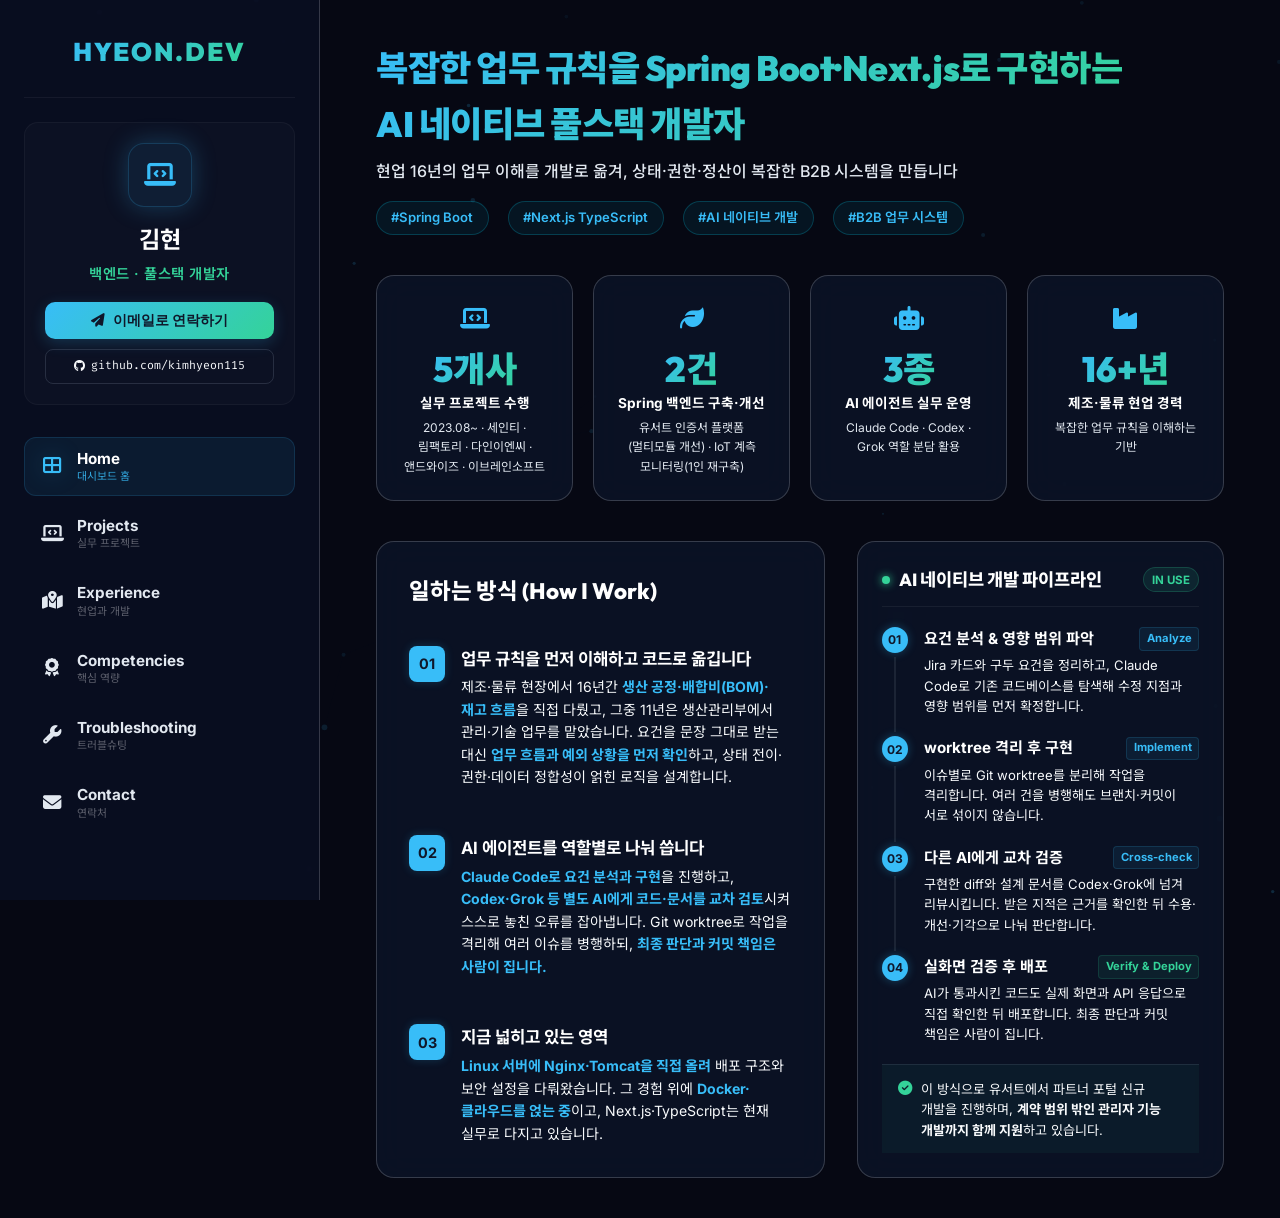
==== commit edee80c0: "feat: 정규직 지원용 포트폴리오(fulltime.html) 추가 및 루트 리다이렉트 전환 - fulltime.html 신규: 정규직 채용 지원용 버전   - 히어로/KPI/역량" ====
--- a/index.html
+++ b/index.html
@@ -3,1304 +3,38 @@
 <head>
     <meta charset="UTF-8">
     <meta name="viewport" content="width=device-width, initial-scale=1.0">
-    <title>도메인 특화 백엔드 개발자 김현 포트폴리오</title>
-    <!-- Google Fonts: Inter & Outfit & Noto Sans KR -->
-    <link rel="preconnect" href="https://fonts.googleapis.com">
-    <link rel="preconnect" href="https://fonts.gstatic.com" crossorigin>
-    <link href="https://fonts.googleapis.com/css2?family=Inter:wght@300;400;500;600;700&family=Noto+Sans+KR:wght@300;400;500;700&family=Outfit:wght@400;600;800&display=swap" rel="stylesheet">
-    <!-- FontAwesome for Icons -->
-    <link rel="stylesheet" href="https://cdnjs.cloudflare.com/ajax/libs/font-awesome/6.4.0/css/all.min.css">
-    <link rel="stylesheet" href="style.css?v=2.5">
+    <title>김현 포트폴리오</title>
+    <!-- 루트(/portfolio/) 진입 시 현재 구직 중인 버전으로 보낸다.
+         구직 국면이 바뀌면 아래 3곳(canonical·refresh·script)의 대상 파일만 교체하면 된다. -->
+    <link rel="canonical" href="fulltime.html">
+    <meta http-equiv="refresh" content="0; url=fulltime.html">
+    <style>
+        html, body {
+            margin: 0;
+            height: 100%;
+            background: #060813;
+            color: #94a3b8;
+            font-family: -apple-system, BlinkMacSystemFont, "Segoe UI", "Noto Sans KR", sans-serif;
+            font-size: 0.95rem;
+        }
+        .wrap {
+            height: 100%;
+            display: flex;
+            flex-direction: column;
+            align-items: center;
+            justify-content: center;
+            gap: 0.75rem;
+            text-align: center;
+            padding: 1rem;
+        }
+        a { color: #38bdf8; }
+    </style>
 </head>
 <body>
-    <!-- Background Canvas for Neural Network Effect -->
-    <canvas id="neural-canvas"></canvas>
-
-    <!-- App Container -->
-    <div class="app-container">
-        
-        <!-- Sidebar -->
-        <aside class="sidebar">
-            <div class="sidebar-logo-area">
-                <div class="profile-logo">HYEON.DEV</div>
-            </div>
-            
-            <div class="sidebar-profile">
-                <div class="profile-avatar-box">
-                    <i class="fas fa-laptop-code"></i>
-                </div>
-                <div class="profile-name">김현</div>
-                <div class="profile-title">프리랜서 시스템 개발자</div>
-                <button id="email-inquiry-btn" class="sidebar-download-btn">
-                    <i class="fas fa-paper-plane"></i> 프로젝트 문의하기
-                </button>
-            </div>
-            
-            <nav class="sidebar-menu">
-                <a href="#hero" class="menu-link active">
-                    <i class="fas fa-th-large"></i>
-                    <span>
-                        Home
-                        <small>대시보드 홈</small>
-                    </span>
-                </a>
-                <a href="#competencies" class="menu-link">
-                    <i class="fas fa-award"></i>
-                    <span>
-                        Competencies
-                        <small>핵심 역량</small>
-                    </span>
-                </a>
-                <a href="#domain" class="menu-link">
-                    <i class="fas fa-map-marked-alt"></i>
-                    <span>
-                        Domain Synergy
-                        <small>도메인 시너지</small>
-                    </span>
-                </a>
-                <a href="#projects" class="menu-link">
-                    <i class="fas fa-laptop-code"></i>
-                    <span>
-                        Projects
-                        <small>실무 프로젝트</small>
-                    </span>
-                </a>
-                <a href="#growth" class="menu-link">
-                    <i class="fas fa-wrench"></i>
-                    <span>
-                        Troubleshooting
-                        <small>트러블슈팅</small>
-                    </span>
-                </a>
-                <a href="#contact" class="menu-link">
-                    <i class="fas fa-envelope"></i>
-                    <span>
-                        Contact
-                        <small>연락처</small>
-                    </span>
-                </a>
-            </nav>
-        </aside>
-
-        <!-- Right Main Content Area -->
-        <main class="main-content">
-            
-            <!-- Mobile Header / Top Bar -->
-            <header class="mobile-topbar">
-                <div class="mobile-logo">HYEON.DEV</div>
-                <button class="mobile-menu-toggle">
-                    <i class="fas fa-bars"></i>
-                </button>
-            </header>
-
-            <!-- Page 1: Dashboard Home -->
-            <section id="hero" class="content-section active">
-                <div class="section-header">
-                    <h1 class="section-title">비즈니스 가치를 견고한 아키텍처와 코드로 실현하는 도메인 특화 백엔드 개발자</h1>
-                    <div class="section-subtitle">16년의 제조·물류 현업 노하우와 백엔드 기술력을 융합한 솔루션 설계</div>
-                    <div class="badge-container" style="margin-top: 1rem;">
-                        <span class="tag-badge">#도메인 시너지</span>
-                        <span class="tag-badge">#레거시 웹전환</span>
-                        <span class="tag-badge">#데이터 아키텍처 개선</span>
-                        <span class="tag-badge">#제조 물류 WMS MES</span>
-                    </div>
-                </div>
-
-                <!-- 2x4 KPI stats-grid -->
-                <div class="stats-grid">
-                    <!-- Row 1: Profile Overview -->
-                    <div class="stat-card glass-card">
-                        <div class="stat-icon"><i class="fas fa-industry"></i></div>
-                        <div class="stat-number">16+년</div>
-                        <div class="stat-label">제조·물류 현업 경력</div>
-                        <div class="stat-desc">성환산업/동원LOEX/아이세로미림</div>
-                    </div>
-                    <div class="stat-card glass-card">
-                        <div class="stat-icon"><i class="fas fa-laptop-code"></i></div>
-                        <div class="stat-number">3+년</div>
-                        <div class="stat-label">IT 개발 실무 경력</div>
-                        <div class="stat-desc">다인이엔씨/림팩토리/세인티/앤드와이즈</div>
-                    </div>
-                    <div class="stat-card glass-card">
-                        <div class="stat-icon"><i class="fas fa-project-diagram"></i></div>
-                        <div class="stat-number">6건</div>
-                        <div class="stat-label">참여 프로젝트 수</div>
-                        <div class="stat-desc">스마트팩토리 MES/ERP 및 수집 플랫폼</div>
-                    </div>
-                    <div class="stat-card glass-card">
-                        <div class="stat-icon"><i class="fas fa-shield-alt"></i></div>
-                        <div class="stat-number">0건</div>
-                        <div class="stat-label">보안 사고 및 정보 유출</div>
-                        <div class="stat-desc">인프라 접근 제어 및 DTO 마스킹 보안</div>
-                    </div>
-                    
-                    <!-- Row 2: Performance Metrics -->
-                    <div class="stat-card glass-card">
-                        <div class="stat-icon"><i class="fas fa-rocket"></i></div>
-                        <div class="stat-number">10배 향상</div>
-                        <div class="stat-label">대용량 데이터 조회 속도</div>
-                        <div class="stat-desc">복합 인덱스 설계 및 SQL 쿼리 튜닝</div>
-                    </div>
-                    <div class="stat-card glass-card">
-                        <div class="stat-icon"><i class="fas fa-bolt"></i></div>
-                        <div class="stat-number">3배 단축</div>
-                        <div class="stat-label">개발 및 배포 프로세스 단축</div>
-                        <div class="stat-desc">Nginx 멀티테넌시 및 AI 에이전트 협업</div>
-                    </div>
-                    <div class="stat-card glass-card">
-                        <div class="stat-icon"><i class="fas fa-calculator"></i></div>
-                        <div class="stat-number">100%</div>
-                        <div class="stat-label">수치 연산 및 정산 정합성</div>
-                        <div class="stat-desc">EMR 수가 빌링 및 Decimal 표준 컬럼 설계</div>
-                    </div>
-                    <div class="stat-card glass-card">
-                        <div class="stat-icon"><i class="fas fa-sync-alt"></i></div>
-                        <div class="stat-number">100%</div>
-                        <div class="stat-label">레거시 웹 마이그레이션</div>
-                        <div class="stat-desc">C# 데스크톱 및 JSP 레거시 완벽 복원</div>
-                    </div>
-                </div>
-
-                <!-- Home Split Section (Strategy & AI Terminal) -->
-                <div class="home-split">
-                    <!-- Left: Core Strategy Card -->
-                    <div class="branding-card glass-card">
-                        <h3>외주 및 프리랜서 개발 해결 전략 (Strategy)</h3>
-                        <div class="strategy-list">
-                            <div class="strategy-item">
-                                <div class="strat-number-badge">01</div>
-                                <div class="strategy-item-details">
-                                    <h4>도메인 기반 프로세스 최적화 설계</h4>
-                                    <p>16년 이상의 제조/물류 현업 실무 노하우를 바탕으로, 단순 요건 수렴을 넘어 <strong>실제 작동 가능한 비즈니스 로직(BOM, 수납 수가, 선입선출)</strong>을 완벽히 설계합니다.</p>
-                                </div>
-                            </div>
-                            <div class="strategy-item">
-                                <div class="strat-number-badge">02</div>
-                                <div class="strategy-item-details">
-                                    <h4>레거시 웹 전환 및 아키텍처 현대화</h4>
-                                    <p>오래된 C# 데스크톱 프로그램 및 JSP 스파게티 레거시 코드를 역공학하여, <strong>Spring Boot 및 표준 웹 아키텍처 기반의 고성능 시스템</strong>으로 안전하게 이관합니다.</p>
-                                </div>
-                            </div>
-                            <div class="strategy-item">
-                                <div class="strat-number-badge">03</div>
-                                <div class="strategy-item-details">
-                                    <h4>AI 에이전트 연동 초고속 개발</h4>
-                                    <p>Claude Code 및 Gemini API 등 최첨단 AI 에이전트를 개발 파이프라인에 적극 도입하여, <strong>구축 및 배포 생산성을 3배 이상 단축</strong>하고 오류 검증 속도를 극대화합니다.</p>
-                                </div>
-                            </div>
-                        </div>
-                    </div>
-
-                    <!-- Right: Interactive Roadmap Widget -->
-                    <div class="roadmap-widget glass-card">
-                        <div class="roadmap-header">
-                            <div class="roadmap-status-dot"></div>
-                            <h4>프로젝트 협업 프로세스 (Roadmap)</h4>
-                            <span class="roadmap-badge">Active</span>
-                        </div>
-                        <div class="roadmap-body">
-                            <div class="roadmap-step">
-                                <div class="step-icon-col">
-                                    <div class="step-num-circle done">01</div>
-                                    <div class="step-connector"></div>
-                                </div>
-                                <div class="step-content">
-                                    <div class="step-header-row">
-                                        <h5>도메인 분석 & DB 설계</h5>
-                                        <span class="status-pill status-done">Analysis</span>
-                                    </div>
-                                    <p>16년 제조/물류 현장 노하우로 복잡한 비즈니스 요건을 분석하고 최적화된 DB 스키마를 수립합니다.</p>
-                                </div>
-                            </div>
-                            <div class="roadmap-step">
-                                <div class="step-icon-col">
-                                    <div class="step-num-circle done">02</div>
-                                    <div class="step-connector"></div>
-                                </div>
-                                <div class="step-content">
-                                    <div class="step-header-row">
-                                        <h5>아키텍처 수립 & 웹전환</h5>
-                                        <span class="status-pill status-done">Structure</span>
-                                    </div>
-                                    <p>C# 프로그램, JSP 등 레거시 시스템을 Spring Boot 기반의 표준 백엔드 환경으로 신속히 전환합니다.</p>
-                                </div>
-                            </div>
-                            <div class="roadmap-step">
-                                <div class="step-icon-col">
-                                    <div class="step-num-circle done">03</div>
-                                    <div class="step-connector"></div>
-                                </div>
-                                <div class="step-content">
-                                    <div class="step-header-row">
-                                        <h5>AI 가속 초고속 구현</h5>
-                                        <span class="status-pill status-done">Accelerate</span>
-                                    </div>
-                                    <p>최첨단 AI 에이전트(Claude Code, Gemini)를 활용해 소스 구축 및 오류 검증 속도를 3배 이상 단축합니다.</p>
-                                </div>
-                            </div>
-                            <div class="roadmap-step">
-                                <div class="step-icon-col">
-                                    <div class="step-num-circle done">04</div>
-                                </div>
-                                <div class="step-content">
-                                    <div class="step-header-row">
-                                        <h5>무중단 배포 및 검증</h5>
-                                        <span class="status-pill status-ready">Verify & Deploy</span>
-                                    </div>
-                                    <p>100% 연산 정합성을 검증한 뒤 Linux 및 Docker 가상화 환경에 안전하게 배포 및 안정화합니다.</p>
-                                </div>
-                            </div>
-                        </div>
-                    </div>
-                </div>
-            </section>
-
-            <!-- Page 2: Competencies & Skills -->
-            <section id="competencies" class="content-section">
-                <div class="section-header">
-                    <h2 class="section-title">Competencies & Skills</h2>
-                    <div class="section-subtitle">현장 협업 능력과 견고한 웹 기술의 조화</div>
-                </div>
-
-                <div class="competency-grid">
-                    <div class="competency-card glass-card">
-                        <div class="comp-icon-box"><i class="fas fa-industry"></i></div>
-                        <div class="comp-details">
-                            <h4>현업 도메인 시너지 (제조/물류/B2B)</h4>
-                            <p>16년 이상의 제조설비 및 물류센터 관리 노하우를 바탕으로, 현업의 업무 프로세스를 즉각적으로 이해합니다. 스마트팩토리 구축 시 현장 기획자/설비 엔지니어와 막힘없는 소통이 가능하며, <strong>실제 필드 사용자 중심의 최적화된 로직</strong>을 설계합니다.</p>
-                        </div>
-                    </div>
-                    <div class="competency-card glass-card">
-                        <div class="comp-icon-box"><i class="fas fa-database"></i></div>
-                        <div class="comp-details">
-                            <h4>데이터 아키텍처 및 쿼리 최적화</h4>
-                            <p>비정규화된 대용량 센서/생산 데이터베이스를 정규화된 관계형 모델로 재설계하여 <strong>데이터 정합성을 100% 확보</strong>합니다. 복합 인덱스(Composite Index) 및 실행 계획 분석을 통해 대용량 수치 조회 쿼리 성능을 비약적으로 개선합니다.</p>
-                        </div>
-                    </div>
-                    <div class="competency-card glass-card">
-                        <div class="comp-icon-box"><i class="fas fa-network-wired"></i></div>
-                        <div class="comp-details">
-                            <h4>분산 수집 및 인프라 현대화</h4>
-                            <p>PLC 및 센서 설비로부터 발생하는 원천 데이터를 <strong>Node-RED 기반 병렬 처리 파이프라인</strong>을 활용해 안정적으로 수집하고 자동 파싱합니다. Nginx 기반 멀티테넌시를 적용하여 분산된 클라이언트 배포 구조를 단일 패키지로 효율화합니다.</p>
-                        </div>
-                    </div>
-                    <div class="competency-card glass-card">
-                        <div class="comp-icon-box"><i class="fas fa-sync-alt"></i></div>
-                        <div class="comp-details">
-                            <h4>레거시 현대화 및 웹 마이그레이션</h4>
-                            <p>기존 C# 데스크톱 프로그램 및 JSP 스파게티 레거시 시스템을 <strong>Spring Boot 및 표준 웹 아키텍처로 현대화</strong>합니다. 소스코드와 명세가 소실된 모듈을 역공학하여 정합성을 유지하며 신속히 웹으로 마이그레이션합니다.</p>
-                        </div>
-                    </div>
-                    <div class="competency-card glass-card">
-                        <div class="comp-icon-box"><i class="fas fa-calculator"></i></div>
-                        <div class="comp-details">
-                            <h4>정밀 정산 및 비즈니스 트랜잭션 설계</h4>
-                            <p>의료 수가 정산, 회계 연/반기 정산 등 정밀함이 요구되는 금융 및 물류 회계 트랜잭션을 설계합니다. <strong>부동 소수점 오차를 완전히 배제</strong>하는 아키텍처를 도입하여 1원의 정산 오차도 없는 신뢰성 높은 시스템을 보장합니다.</p>
-                        </div>
-                    </div>
-                    <div class="competency-card glass-card">
-                        <div class="comp-icon-box"><i class="fas fa-shield-alt"></i></div>
-                        <div class="comp-details">
-                            <h4>보안성 확보 및 실무 유틸리티 최적화</h4>
-                            <p>Fail2ban을 운영 인프라에 적용하여 포트 스캔 및 Brute-Force 등 악의적인 접근을 로그 패턴 기반으로 탐지 및 차단하여 <strong>서버 안정성을 보장</strong>합니다. JWT/bcrypt 기반 사용자 인증 보안과 xlsx 모듈을 활용한 대용량 엑셀 처리 유틸리티를 구축하여 보안 및 실무 편의성을 극대화합니다.</p>
-                        </div>
-                    </div>
-                </div>
-
-                <div class="skills-title-bar">Technical Stacks</div>
-                <div class="skills-grid">
-                    <div class="skill-category-card glass-card">
-                        <div class="category-header">
-                            <span class="category-indicator backend"></span>
-                            <h4>Backend</h4>
-                        </div>
-                        <p class="category-desc">Java/Spring Boot 및 Node.js 기반 비즈니스 로직 및 API 설계</p>
-                        <div class="skills-list">
-                            <span class="skill-chip"><i class="fab fa-java color-java"></i> Java</span>
-                            <span class="skill-chip"><i class="fas fa-leaf color-spring"></i> Spring Boot</span>
-                            <span class="skill-chip"><i class="fab fa-node-js color-node"></i> Node.js (Express)</span>
-                            <span class="skill-chip">MyBatis</span>
-                            <span class="skill-chip">JPA</span>
-                            <span class="skill-chip"><i class="fab fa-python color-python"></i> Python</span>
-                            <span class="skill-chip">RESTful API</span>
-                            <span class="skill-chip"><i class="fab fa-windows color-csharp"></i> C# 소스 분석</span>
-                            <span class="skill-chip">Maven</span>
-                            <span class="skill-chip">JSP</span>
-                        </div>
-                    </div>
-                    <div class="skill-category-card glass-card">
-                        <div class="category-header">
-                            <span class="category-indicator database"></span>
-                            <h4>Database & Storage</h4>
-                        </div>
-                        <p class="category-desc">산업용 실시간/대용량 트랜잭션 및 정규화 아키텍처 최적화</p>
-                        <div class="skills-list">
-                            <span class="skill-chip"><i class="fas fa-database color-db"></i> MariaDB</span>
-                            <span class="skill-chip"><i class="fas fa-database color-db"></i> MySQL</span>
-                            <span class="skill-chip"><i class="fas fa-database color-db"></i> OracleDB</span>
-                            <span class="skill-chip"><i class="fas fa-database color-db"></i> Tibero</span>
-                            <span class="skill-chip">ERD 설계</span>
-                            <span class="skill-chip">DB Job / 프로시저</span>
-                        </div>
-                    </div>
-                    <div class="skill-category-card glass-card">
-                        <div class="category-header">
-                            <span class="category-indicator middleware"></span>
-                            <h4>Middleware / Infra / Tools</h4>
-                        </div>
-                        <p class="category-desc">설비 신호 수집, 인프라 보안/장애 대응 및 자동화 툴셋</p>
-                        <div class="skills-list">
-                            <span class="skill-chip"><i class="fas fa-project-diagram color-spring"></i> Node-RED</span>
-                            <span class="skill-chip"><i class="fas fa-server color-node"></i> NGINX</span>
-                            <span class="skill-chip"><i class="fas fa-server color-java"></i> Apache Tomcat</span>
-                            <span class="skill-chip"><i class="fab fa-linux color-linux"></i> Linux (CentOS/Ubuntu)</span>
-                            <span class="skill-chip">쉘 & 배치 스크립트</span>
-                            <span class="skill-chip"><i class="fas fa-network-wired color-ts"></i> PLC 통신</span>
-                            <span class="skill-chip"><i class="fas fa-shield-alt"></i> 서버 보안 / 접근제어</span>
-                            <span class="skill-chip"><i class="fas fa-chart-line"></i> 서버 관제 / 로그 관리</span>
-                            <span class="skill-chip">SSO 연동</span>
-                            <span class="skill-chip"><i class="fab fa-git-alt color-git"></i> Git</span>
-                        </div>
-                    </div>
-                    <div class="skill-category-card glass-card">
-                        <div class="category-header">
-                            <span class="category-indicator frontend-cat"></span>
-                            <h4>Frontend</h4>
-                        </div>
-                        <p class="category-desc">직관적인 MES 모니터링 화면 및 반응형 대시보드 구현</p>
-                        <div class="skills-list">
-                            <span class="skill-chip"><i class="fab fa-js color-js"></i> JavaScript</span>
-                            <span class="skill-chip"><i class="fab fa-js color-ts"></i> TypeScript</span>
-                            <span class="skill-chip">jQuery</span>
-                            <span class="skill-chip"><i class="fab fa-react color-react"></i> React (학습 중)</span>
-                            <span class="skill-chip">Thymeleaf</span>
-                            <span class="skill-chip"><i class="fab fa-html5 color-html"></i> HTML5/CSS3</span>
-                            <span class="skill-chip">EJS</span>
-                            <span class="skill-chip">Axios</span>
-                        </div>
-                    </div>
-                </div>
-            </section>
-
-            <!-- Page 3: Domain Synergy -->
-            <section id="domain" class="content-section">
-                <div class="section-header">
-                    <h2 class="section-title">Domain Synergy</h2>
-                    <div class="section-subtitle">현장 실무 경력과 IT 개발 역량의 융합</div>
-                </div>
-
-                <div class="domain-intro-card glass-card">
-                    <p>
-                        일반 개발자들은 이해하기 힘든 <strong>생산 공정 흐름, 설비 통신(PLC) 인터페이스, 물류 재고 추적, 원가 및 정밀 수납 계산</strong>의 원리를 실제 현업 실무자로서 체득했습니다. 이 소중한 현장 언어는 솔루션 기획과 아키텍처 설계의 단단한 밑거름이 됩니다.
-                    </p>
-                </div>
-
-                <div class="twotrack-timeline">
-                    <!-- Left Column: IT 개발 실무 이력 -->
-                    <div class="timeline-track-col">
-                        <div class="track-header">
-                            <i class="fas fa-code"></i>
-                            <h3>IT 개발 실무 이력</h3>
-                            <span class="track-desc">3+ Years</span>
-                        </div>
-                        
-                        <!-- Block 1: 앤드와이즈 -->
-                        <div class="timeline-block">
-                            <div class="tl-time">2026.04 ~ 2026.06</div>
-                            <div class="tl-content glass-card">
-                                <div class="tl-icon-box"><i class="fas fa-screwdriver-wrench"></i></div>
-                                <h4>대학 통합 CMS 솔루션 기술지원 및 서버 관리</h4>
-                                <span class="tl-comp">㈜앤드와이즈</span>
-                                <p style="line-height: 1.7; font-size: 0.88rem;">
-                                    국내 주요 대학 대상의 대형 CMS 솔루션 기술지원 및 백엔드 커스터마이징, 인프라 관리.<br>
-                                    • <strong>솔루션 기술지원 및 기능 확장</strong>: 대학 포털 연동 SSO 로그인, 강의실/시설물 예약 라이프사이클 및 불가 기간 제어, 게시판 유형별 커스텀 애플리케이션 위젯 등 맞춤형 백엔드 기능 개발.<br>
-                                    • <strong>서버 관리 및 장애 탐지</strong>: 특정 게시판 대상 대용량 첨부파일 불법 다운로드 공격(CPU 과부하) 인시던트 탐지 및 대응, 디스크 용량 관리를 위한 서버 로그 로테이션(Log Rotation) 셋업.<br>
-                                    • <strong>준공공기관 보안/WA 대응</strong>: 대학교 특화 보안 서버 접근 제어 통제 및 정기 웹 취약점 패치 적용, 웹 접근성(WA) 표준 규격 교정.<br>
-                                    • <strong>AI 기반 개발 도구 도입</strong>: Claude CLI 및 코드 에이전트 하네스 등 인공지능 기반 코딩 엔진을 활용해 대형 CMS 레거시 소스 분석 및 오류 디버깅 최적화.
-                                </p>
-                                <div class="tl-outcome">
-                                    <i class="fas fa-check-circle"></i>
-                                    <span>핵심 성과: 대학 솔루션 안정성 제고 및 인프라 보안 강화</span>
-                                </div>
-                            </div>
-                        </div>
-
-                        <!-- Block 2: 다인이엔씨 -->
-                        <div class="timeline-block">
-                            <div class="tl-time">2025.02 ~ 2026.02</div>
-                            <div class="tl-content glass-card">
-                                <div class="tl-icon-box"><i class="fas fa-network-wired"></i></div>
-                                <h4>계측 모니터링 시스템 전수 재구축 및 아키텍처 설계</h4>
-                                <span class="tl-comp">㈜다인이엔씨</span>
-                                <p style="line-height: 1.7; font-size: 0.88rem;">
-                                    JSP 스파게티 및 계정 하드코딩 레거시 시스템의 전수 개편 제안 및 1인 주도 재구축.<br>
-                                    • <strong>아키텍처 현대화</strong>: 기존 현장별 Tomcat 개별 WAS 배포 방식을 Nginx 리버스 프록시 및 Spring Boot 단일 JAR 기반 멀티테넌시(서브도메인 분기) 구조로 통합 전환.<br>
-                                    • <strong>DB 정규화 및 정밀 연산</strong>: 파이프(|) 구분자 문자열 컬럼을 Decimal 타입으로 재설계 및 3차 정규화 수행, 센서 물리 신호(mV)의 보정 공식 실시간 변환 엔진 구현.<br>
-                                    • <strong>수집 파이프라인 자동화</strong>: 외주 수집기를 대체하여 3대 PC 내 이기종 벤더 CSV 파일들을 통합 파싱 및 배치 업로드하는 Node-RED 자동화 프로세스 구축.<br>
-                                    • <strong>보안 및 모니터링</strong>: DB 기반 계정 인증 도입 및 모든 요청 대상 인터셉터 보안 적용, 관리자 전용 설정 콘솔 구현 및 임계치 초과 시 SMS 자동 발송 기능 구축.<br>
-                                    • <strong>대용량 쿼리 최적화</strong>: 천만 건 단위 계측 데이터 조회 병목 해결을 위한 SQL 조인 튜닝 및 인덱스 설계.
-                                </p>
-                                <div class="tl-outcome">
-                                    <i class="fas fa-check-circle"></i>
-                                    <span>핵심 성과: 계측 데이터 정합성 100% 확보 및 성능 10배 개선</span>
-                                </div>
-                            </div>
-                        </div>
-
-                        <!-- Block 3: 림팩토리 -->
-                        <div class="timeline-block">
-                            <div class="tl-time">2024.08 ~ 2024.12</div>
-                            <div class="tl-content glass-card">
-                                <div class="tl-icon-box"><i class="fas fa-file-medical"></i></div>
-                                <h4>의원급 EMR 웹 마이그레이션 및 빌링 엔진 개발</h4>
-                                <span class="tl-comp">림팩토리</span>
-                                <p style="line-height: 1.7; font-size: 0.88rem;">
-                                    인수인계 및 명세서가 전무한 상태에서 C# 데스크톱 레거시 기반 EMR 시스템의 Node.js 웹 전환 풀스택 개발.<br>
-                                    • <strong>레거시 역공학 복원</strong>: 전임자가 AI 단순 번역만 수행하여 다량의 버그가 내포된 비작동 자바스크립트 코드를 원본 C# 비즈니스 로직 분석을 거쳐 정상 실행 가능한 Node.js 코드로 디버그 및 복원.<br>
-                                    • <strong>의료 워크플로우 구현</strong>: 접수 → 진료 → 수납으로 연결되는 의원급 EMR 핵심 업무 도메인 이해 및 웹 공정 이관.<br>
-                                    • <strong>수가 계산 엔진 복구</strong>: 환자별 건강보험 적용 여부, 특정 질병코드 매핑 등 복잡한 수가 가산 규칙에 기반한 수납 계산 로직 전면 검증 및 복구.<br>
-                                    • <strong>원내 문서 출력 시스템</strong>: 원내 처방전, 환자 개인정보 수집/활용 동의서 등 다양한 규격 문서의 실시간 출력 서식 개발.<br>
-                                    • <strong>의료 개인정보 보안</strong>: API 요청/응답 과정에서 환자 민감 정보 노출 취약점 식별 및 마스킹 데이터 처리(DTO 설계) 적용.
-                                </p>
-                                <div class="tl-outcome">
-                                    <i class="fas fa-check-circle"></i>
-                                    <span>핵심 성과: 의료 정보 보안 규격 및 수가 빌링 정합성 100% 충족</span>
-                                </div>
-                            </div>
-                        </div>
-
-                        <!-- Block 4: 세인티 PJT 3 -->
-                        <div class="timeline-block">
-                            <div class="tl-time">2024.01 ~ 2024.05</div>
-                            <div class="tl-content glass-card">
-                                <div class="tl-icon-box"><i class="fas fa-file-invoice-dollar"></i></div>
-                                <h4>소상공인 통합 ERP 웹 전환 및 정산 시스템 개발</h4>
-                                <span class="tl-comp">㈜세인티</span>
-                                <p style="line-height: 1.7; font-size: 0.88rem;">
-                                    소상공인 타깃의 C# 데스크톱 ERP 시스템을 Spring Boot API 및 웹/모바일 반응형 아키텍처로 재구축.<br>
-                                    • <strong>백엔드 REST API 설계</strong>: Spring Boot 기반 백엔드 API 설계 및 C# 비즈니스 로직 이관, 매출/매입/재고/지출/계산서 등 핵심 모듈의 웹 마이그레이션 수행.<br>
-                                    • <strong>프론트엔드 포팅</strong>: EasyUI 기반 로우코드 웹 플랫폼인 SMWP(Smart Web Platform) 툴과 자바스크립트를 연동하여 그리드 데이터 테이블 중심의 복잡한 업무 화면 설계.<br>
-                                    • <strong>정산 및 통계 엔진 구축</strong>: 매출 추이 분석을 위한 일/주/월/분기/상하반기/연 단위 대규모 정산 집계 쿼리 최적화 및 리포팅 엔진 구현.<br>
-                                    • <strong>거래 명세서 출력 모듈</strong>: 영수증, 거래 명세서, 전자 계산서 실시간 인쇄용 웹 출력 서식 개발.
-                                </p>
-                                <div class="tl-outcome">
-                                    <i class="fas fa-check-circle"></i>
-                                    <span>핵심 성과: 회계 정산 통계 집계 최적화 및 ERP 마이그레이션 완결</span>
-                                </div>
-                            </div>
-                        </div>
-
-                        <!-- Block 5: 세인티 PJT 2 -->
-                        <div class="timeline-block">
-                            <div class="tl-time">2023.09 ~ 2023.12</div>
-                            <div class="tl-content glass-card">
-                                <div class="tl-icon-box"><i class="fas fa-seedling"></i></div>
-                                <h4>버섯 스마트팜 MES 및 PLC 설비 제어 시스템 개발</h4>
-                                <span class="tl-comp">㈜세인티</span>
-                                <p style="line-height: 1.7; font-size: 0.88rem;">
-                                    버섯 스마트팜(명덕농산) 대상의 웹 기반 실시간 공정 모니터링 MES 구축 및 PLC 설비 데이터 동적 바인딩.<br>
-                                    • <strong>설비-MES 실시간 연동</strong>: PLC 통신 데몬과 웹 플랫폼(SMWP) 간의 시스템 변수 공유 로직을 수립하고, 공정 통과 센서 신호 실시간 감지 시 해당 시점의 계측 센서 로그를 특정 LOT 번호의 공정 이력 데이터로 자동 맵핑 및 데이터베이스 저장.<br>
-                                    • <strong>배양실 라이프사이클 관리</strong>: 물류창고형 배양실(Room) 공간의 유한 상태 기계(State Machine) 모델링 적용, 입고 → 14일 숙성 배양 → 출고 → 청소 필요 → 입고 가능의 순환 프로세스 제어 알고리즘 구현.<br>
-                                    • <strong>실시간 환경 관제 및 경보</strong>: 이산화탄소, 온습도 센서 계측값 수집 및 한계 임계치 초과 발생 시 에러 로그 자동 적재 및 메인 대시보드 내 실시간 경보 알람 수량 배지 동적 렌더링.<br>
-                                    • <strong>RBAC 기반 권한 제어</strong>: 관리자 권한 등급 맵핑별 메뉴 조회 분기 및 자재/배양실 환경 마스터 제어 어드민 웹 구현.
-                                </p>
-                                <div class="tl-outcome">
-                                    <i class="fas fa-check-circle"></i>
-                                    <span>핵심 성과: 스마트 MES 설비-공정 연동 및 배양 환경 관제 자동화</span>
-                                </div>
-                            </div>
-                        </div>
-
-                        <!-- Block 6: 세인티 PJT 1 -->
-                        <div class="timeline-block">
-                            <div class="tl-time">2023.08 ~ 2023.09</div>
-                            <div class="tl-content glass-card">
-                                <div class="tl-icon-box"><i class="fas fa-car"></i></div>
-                                <h4>현대자동차 프레스 공정 설비 데이터 수집 시스템 개발</h4>
-                                <span class="tl-comp">㈜세인티</span>
-                                <p style="line-height: 1.7; font-size: 0.88rem;">
-                                    현대오토에버 커스텀 Node-RED 플랫폼 기반의 현대자동차 프레스 공정 생산 라인 설비 데이터 수집 및 정규화 업로드 파이프라인 구축.<br>
-                                    • <strong>이기종 PLC 데이터 파싱</strong>: Mitsubishi PLC 단말과 통신하여 수신되는 16진수 바이트 배열(Byte Array) 형태의 raw 데이터를 수집하고, 정해진 프로토콜 규칙에 의거하여 10진수로 변환 및 정규화 DB 레코드 포맷팅 구현.<br>
-                                    • <strong>DB 적재 안정화</strong>: 대용량 설비 로그의 고속 적재를 위해 DB 배치(Batch) 인서트 구문 설계 및 INSERT IGNORE 적용, 네트워크 및 DB 예외 발생 시 수집 누락 방지를 위한 재처리 루프(Retry Loop) 구현.<br>
-                                    • <strong>설비 연동 기틀 확립</strong>: 본 PJT를 통해 특화 커스텀 노드 제어법을 마스터하여 향후 타사 계측 모니터링 시스템 수집 엔진(다인이엔씨 등) 설계 시의 기술적 기반 확립.
-                                </p>
-                                <div class="tl-outcome">
-                                    <i class="fas fa-check-circle"></i>
-                                    <span>핵심 성과: 대규모 프레스 설비 로그 적재 유실률 0% 달성 및 표준 규격화</span>
-                                </div>
-                            </div>
-                        </div>
-
-                        <!-- Block 7: 인천직업능력교육원 -->
-                        <div class="timeline-block">
-                            <div class="tl-time">2023.01 ~ 2023.06</div>
-                            <div class="tl-content tl-highlight-edu glass-card">
-                                <div class="tl-icon-box"><i class="fas fa-graduation-cap"></i></div>
-                                <h4>자바 & 빅데이터 분석 기반 웹 개발자 육성과정 (NCS 국비 훈련 800시간)</h4>
-                                <span class="tl-comp">인천직업능력교육원 (NCS 800시간 과정)</span>
-                                <p style="line-height: 1.7; font-size: 0.88rem;">
-                                    NCS 전공교과(480시간) 및 비NCS 실무 과정(320시간) 포함 총 800시간의 정규 교육 과정 수료.<br>
-                                    • <strong>Java & OOP / Swing</strong>: 자바 프로그래밍 언어 활용 및 서버프로그램 구현 학습, Java Swing 데스크톱 UI 설계 기술 습득 (다인이엔씨 로컬 PC 데이터 DB 업로드 툴 설계의 직접적 기술 기틀 마련).<br>
-                                    • <strong>Database & SQL</strong>: RDB 설계(데이터베이스 구현) 및 SQL 최적화 활용 능력 훈련.<br>
-                                    • <strong>Spring & Cloud Web Project</strong>: Spring Framework 기반 웹서비스 개발 및 오픈 API 연동 클라우드 웹 프로젝트 수행 (총 130시간 프로젝트).<br>
-                                    • <strong>Python Big Data & ML</strong>: 파이썬 기반 데이터 수집/저장시스템 개발, 머신러닝 기반 데이터 분석 및 시각화 프로젝트 수행 (총 120시간 프로젝트).
-                                </p>
-                                <div class="tl-outcome">
-                                    <i class="fas fa-graduation-cap"></i>
-                                    <span>교육 이수: 백엔드 실무 개발자 기본 소양 및 데이터 분석 기초 이수</span>
-                                </div>
-                            </div>
-                        </div>
-                    </div>
-
-                    <!-- Right Column: 제조·물류 현업 이력 -->
-                    <div class="timeline-track-col">
-                        <div class="track-header domain-track">
-                            <i class="fas fa-industry"></i>
-                            <h3>제조·물류 현업 이력</h3>
-                            <span class="track-desc">16+ Years</span>
-                        </div>
-                        
-                        <!-- Block 1: 아이세로미림 -->
-                        <div class="timeline-block">
-                            <div class="tl-time">2011.12 ~ 2022.10</div>
-                            <div class="tl-content tl-highlight glass-card">
-                                <div class="tl-icon-box"><i class="fas fa-flask"></i></div>
-                                <h4>정밀 압출 공정 제어 및 로트(Lot) 이력 추적 관리</h4>
-                                <span class="tl-comp">㈜아이세로미림</span>
-                                <p>화학 마스터배치 고온 압출 공정 및 크린룸 공조 환경 하의 고순도 포장 용기 <strong>압출 성형 생산 프로세스 관리</strong>. 원자재 구매부터 완제품 판매까지의 자체 생산-영업 공급망 흐름 통제. 제품별 고유 <strong>배합비(BOM) 관리</strong> 및 <strong>로트(Lot) 이력 추적</strong>. 크린룸 항온항습 공조(HVAC), 진공펌프 압력, 냉각 설비(쿨링타워) 등 공장 전반의 <strong>유틸리티 설비(FMS)</strong> 동작 메커니즘 이해 및 공정 최적화 수행.</p>
-                                <div class="tl-outcome">
-                                    <i class="fas fa-cube"></i>
-                                    <span>도메인 시너지: MES/FMS 데이터 모델링의 도메인 기반 확보</span>
-                                </div>
-                            </div>
-                        </div>
-
-                        <!-- Block 2: 동원LOEX -->
-                        <div class="timeline-block">
-                            <div class="tl-time">2008.05 ~ 2011.10</div>
-                            <div class="tl-content tl-highlight glass-card">
-                                <div class="tl-icon-box"><i class="fas fa-warehouse"></i></div>
-                                <h4>다중 온도대 WMS 로케이션 관리 및 출하 제어</h4>
-                                <span class="tl-comp">동원LOEX</span>
-                                <p>상온, 저온, 냉동 3대 보관 온도대 구역과 6단 고층 랙 로케이션 구조를 갖춘 대형 거점 물류 센터의 <strong>WMS 창고관리 프로세스 운영</strong>. PDA 단말기를 활용한 바코드 스캔 기반 <strong>로케이션 적재/등록 제어 관리</strong>, 채널별 실시간 발주 데이터를 배치(Batch) 처리하는 출하 스케줄 관리 및 <strong>선입선출(FIFO)</strong> 지향 피킹 동선 통제와 도크 배정 정렬 상차 출하 완료 단계 총괄.</p>
-                                <div class="tl-outcome">
-                                    <i class="fas fa-cube"></i>
-                                    <span>도메인 시너지: 물류 유통 WMS 시스템 백엔드 설계의 도메인 기반 확보</span>
-                                </div>
-                            </div>
-                        </div>
-
-                        <!-- Block 3: 성환산업 -->
-                        <div class="timeline-block">
-                            <div class="tl-time">2006.01 ~ 2008.03</div>
-                            <div class="tl-content tl-highlight glass-card">
-                                <div class="tl-icon-box"><i class="fas fa-industry"></i></div>
-                                <h4>사출 성형 공정 통제 및 설비 레시피 관리</h4>
-                                <span class="tl-comp">성환산업</span>
-                                <p>ABS 레진 사출 제조 공정 전주기(사출 → 사상 → QC → 포장 → 출고) 관리. <strong>배합비(BOM) 순환 제어</strong>를 통해 사출 부산물 및 불량 잔재물의 재가공(분쇄) 희석 비율을 조율하고, 원료 교체 시 이염 방지를 위한 호퍼/분쇄기 <strong>라인 클리어링(Line Clearing) 공정</strong> 및 교체 폐기 원료(Scrap) 발생 통제. 제품 규격 변경 시 금형 분리 및 냉각 배관 탈부착 등 Changeover 공정 셋업 수행.</p>
-                                <div class="tl-outcome">
-                                    <i class="fas fa-cube"></i>
-                                    <span>도메인 시너지: 제조 공정 MES 비즈니스 로직 설계의 도메인 기반 확보</span>
-                                </div>
-                            </div>
-                        </div>
-                    </div>
-                </div>
-            </section>
-
-            <!-- Page 4: Projects -->
-            <section id="projects" class="content-section">
-                <div class="section-header">
-                    <h2 class="section-title">Projects</h2>
-                    <div class="section-subtitle">도메인 전문성과 백엔드 기술이 만난 실무 결과물</div>
-                </div>
-
-                <div class="projects-container">
-                    
-                    <!-- Project 1: IoT Sensor Platform -->
-                    <div class="project-card glass-card">
-                        <div class="project-info-side">
-                            <div class="project-card-header">
-                                <span class="project-period">2025.02 ~ 2026.02 (1년 1개월) | ㈜다인이엔씨</span>
-                                <h3>IoT 센서 기반 지반/시설물 계측 통합 모니터링 플랫폼 재구축</h3>
-                                <div class="project-badges">
-                                    <span class="badge-role">1인 개발 및 주도</span>
-                                    <span class="badge-outcome">유지보수 비용 200% 절감</span>
-                                    <span class="badge-outcome">데이터 정합성 100% 확보</span>
-                                    <span class="badge-outcome">조회 성능 10배 향상</span>
-                                </div>
-                            </div>
-                            
-                            <div class="project-tabs-nav">
-                                <button class="tab-btn active" data-tab="overview">Overview</button>
-                                <button class="tab-btn" data-tab="architecture">Architecture</button>
-                                <button class="tab-btn" data-tab="troubleshooting">Troubleshooting</button>
-                            </div>
-
-                            <div class="tab-content active" data-content="overview">
-                                <p class="project-desc-txt">분산된 현장 계측 PC와 LTE 로거들로부터 실시간 전송되는 계측 데이터를 병렬 수집하고, DB 최적화 및 Nginx 멀티테넌시 구조를 통해 리소스를 효율화한 통합 산업 IoT 모니터링 시스템 구축 사업입니다.</p>
-                                <ul class="project-details-ul">
-                                    <li><strong>1인 프로젝트 전반 리딩</strong>: 요구사항 정의, 데이터 모델링, WAS 개발 및 웹 프론트엔드 연동 전 과정을 1인 수행.</li>
-                                    <li><strong>Nginx 멀티 테넌시 구현</strong>: 단일 WAS 인프라 내 서브도메인 기반 다중 현장별 테넌트 환경을 격리 운영할 수 있는 인프라 통합 구축.</li>
-                                    <li><strong>실시간 센서 API 연동</strong>: 카카오 맵 API 매핑 연동 및 임계값 초과 시 가용 네트워크를 활용한 SMS 알림 서비스 구현.</li>
-                                </ul>
-                            </div>
-
-                            <div class="tab-content" data-content="architecture">
-                                <div class="arch-diagram-wrap">
-                                    <div class="flow-node-layout">
-                                        <div class="flow-node-item">
-                                            <div class="flow-node-icon cyan"><i class="fas fa-broadcast-tower"></i></div>
-                                            <div class="flow-node-text">
-                                                <h5>현장 계측 장비 & 계측 PC</h5>
-                                                <p>물리 계측 센서 데이터 수집 및 로컬 CSV 파일 적재</p>
-                                            </div>
-                                        </div>
-                                        <div class="flow-node-arrow"><i class="fas fa-chevron-down"></i></div>
-                                        <div class="flow-node-item">
-                                            <div class="flow-node-icon emerald"><i class="fas fa-cogs"></i></div>
-                                            <div class="flow-node-text">
-                                                <h5>Node-RED ETL 파이프라인</h5>
-                                                <p>파일 파싱, 정규화 변환 및 Spring Boot 수집 API 호출</p>
-                                            </div>
-                                        </div>
-                                        <div class="flow-node-arrow"><i class="fas fa-chevron-down"></i></div>
-                                        <div class="flow-node-item">
-                                            <div class="flow-node-icon indigo"><i class="fas fa-server"></i></div>
-                                            <div class="flow-node-text">
-                                                <h5>Spring Boot WAS & Nginx</h5>
-                                                <p>Decimal 타입 연산 처리, Nginx 멀티테넌시 서브도메인 라우팅</p>
-                                            </div>
-                                        </div>
-                                        <div class="flow-node-arrow"><i class="fas fa-chevron-down"></i></div>
-                                        <div class="flow-node-item">
-                                            <div class="flow-node-icon cyan"><i class="fas fa-desktop"></i></div>
-                                            <div class="flow-node-text">
-                                                <h5>MariaDB / Web UI</h5>
-                                                <p>복합 인덱스 조회 및 실시간 차트 시각화 모니터링</p>
-                                            </div>
-                                        </div>
-                                    </div>
-                                </div>
-                            </div>
-
-                            <div class="tab-content" data-content="troubleshooting">
-                                <div class="trouble-block">
-                                    <div class="trouble-section problem">
-                                        <div class="trouble-header prob-txt"><i class="fas fa-exclamation-triangle"></i> 배경 (Problem)</div>
-                                        <div class="trouble-body">문자열 기반의 무분별한 DB 적재로 계측 수치 정밀 연산 시 미세한 누적 오차 발생. 신규 현장 추가 시 독립 서버로 WAR 개별 재배포 및 인프라 운영 복잡성 증가.</div>
-                                    </div>
-                                    <div class="trouble-section solution">
-                                        <div class="trouble-header sol-txt"><i class="fas fa-check-circle"></i> 해결 (Growth)</div>
-                                        <div class="trouble-body">데이터 타입을 Decimal 타입으로 표준화하여 부동 소수점 오차를 차단하고, 실행 계획 분석 기반 복합 인덱스(Composite Index) 튜닝으로 대용량 쿼리 속도 10배 단축. Nginx 리버스 프록시 연동 멀티테넌시로 배포를 단일 패키지로 통합.</div>
-                                    </div>
-                                </div>
-                            </div>
-                        </div>
-
-                        <div class="project-visual-side">
-                            <div class="screenshot-gallery">
-                                <div class="main-preview-frame">
-                                    <img src="project1_3.png" alt="메인 대시보드 화면">
-                                    <div class="zoom-overlay"><i class="fas fa-search-plus"></i></div>
-                                </div>
-                                <div class="thumbnail-row">
-                                    <div class="thumb-item active" data-src="project1_3.png">
-                                        <img src="project1_3.png" alt="메인 대시보드 화면">
-                                    </div>
-                                    <div class="thumb-item" data-src="project1_2.png">
-                                        <img src="project1_2.png" alt="현장 모니터링 화면">
-                                    </div>
-                                    <div class="thumb-item" data-src="project1.png">
-                                        <img src="project1.png" alt="데이터 분석 화면">
-                                    </div>
-                                </div>
-                            </div>
-                        </div>
-                    </div>
-
-                    <!-- Project 2: EMR Web Conversion -->
-                    <div class="project-card glass-card">
-                        <div class="project-info-side">
-                            <div class="project-card-header">
-                                <span class="project-period">2024.08 ~ 2024.12 (5개월) | 림팩토리</span>
-                                <h3>의원급 EMR(전자의무기록) 시스템 웹 전환 및 정밀 수납 구축</h3>
-                                <div class="project-badges">
-                                    <span class="badge-role">풀스택 개발 주도</span>
-                                    <span class="badge-outcome">수가 계산 정합성 100%</span>
-                                    <span class="badge-outcome">보안 규격 강화</span>
-                                </div>
-                            </div>
-                            
-                            <div class="project-tabs-nav">
-                                <button class="tab-btn active" data-tab="overview">Overview</button>
-                                <button class="tab-btn" data-tab="architecture">Architecture</button>
-                                <button class="tab-btn" data-tab="troubleshooting">Troubleshooting</button>
-                            </div>
-
-                            <div class="tab-content active" data-content="overview">
-                                <p class="project-desc-txt">기존 C# 기반 데스크톱 EMR 프로그램의 핵심 비즈니스 로직을 역공학하여 Spring Boot 웹 API와 프론트엔드로 현대화하고 마이그레이션한 프로젝트입니다.</p>
-                                <ul class="project-details-ul">
-                                    <li><strong>C# 바이너리 디컴파일 분석</strong>: 명세와 소스코드가 실종된 레거시 의료 수가 및 처방 연산 알고리즘을 디컴파일러로 분석하여 웹 로직으로 재설계.</li>
-                                    <li><strong>의료 정밀 정산 모듈 구축</strong>: 병원별/환자별 복잡한 보험 가산 규칙을 반영한 1원 단위 정합 수납 정산 로직 복원 및 웹 모듈 구현.</li>
-                                    <li><strong>보안 수준 개선</strong>: DTO 보안 마스킹 계층 도입으로 환자 식별 민감 정보 누출 원천 차단 및 RBAC 권한 통제 구현.</li>
-                                </ul>
-                            </div>
-
-                            <div class="tab-content" data-content="architecture">
-                                <div class="arch-diagram-wrap">
-                                    <div class="flow-node-layout">
-                                        <div class="flow-node-item">
-                                            <div class="flow-node-icon cyan"><i class="fas fa-file-medical-alt"></i></div>
-                                            <div class="flow-node-text">
-                                                <h5>C# 데스크톱 레거시 EMR</h5>
-                                                <p>소스 소실 바이너리 디컴파일 및 DB 스키마 구조 분석</p>
-                                            </div>
-                                        </div>
-                                        <div class="flow-node-arrow"><i class="fas fa-chevron-down"></i></div>
-                                        <div class="flow-node-item">
-                                            <div class="flow-node-icon emerald"><i class="fas fa-cogs"></i></div>
-                                            <div class="flow-node-text">
-                                                <h5>Spring Boot 백엔드 API</h5>
-                                                <p>수가 계산 엔진 이식, 소수점/단수 처리 공식 복구</p>
-                                            </div>
-                                        </div>
-                                        <div class="flow-node-arrow"><i class="fas fa-chevron-down"></i></div>
-                                        <div class="flow-node-item">
-                                            <div class="flow-node-icon indigo"><i class="fas fa-user-shield"></i></div>
-                                            <div class="flow-node-text">
-                                                <h5>Jackson DTO 마스킹 계층</h5>
-                                                <p>API 응답 단에서 개인정보(주민번호/질병코드)를 권한별 자동 마스킹</p>
-                                            </div>
-                                        </div>
-                                        <div class="flow-node-arrow"><i class="fas fa-chevron-down"></i></div>
-                                        <div class="flow-node-item">
-                                            <div class="flow-node-icon cyan"><i class="fas fa-desktop"></i></div>
-                                            <div class="flow-node-text">
-                                                <h5>JSP & EasyUI 프론트엔드</h5>
-                                                <p>환자 접수/진료/수납 원스톱 의료 워크플로우 웹 UI 렌더링</p>
-                                            </div>
-                                        </div>
-                                    </div>
-                                </div>
-                            </div>
-
-                            <div class="tab-content" data-content="troubleshooting">
-                                <div class="trouble-block">
-                                    <div class="trouble-section problem">
-                                        <div class="trouble-header prob-txt"><i class="fas fa-exclamation-triangle"></i> 배경 (Problem)</div>
-                                        <div class="trouble-body">설계 문서와 소스코드가 유실되어 비즈니스 규칙과 수가 정산 알고리즘 확인 불가. 수납 정산 시 1원 단위 불일치 및 API 단 환자 민감 정보 노출 리스크.</div>
-                                    </div>
-                                    <div class="trouble-section solution">
-                                        <div class="trouble-header sol-txt"><i class="fas fa-check-circle"></i> 해결 (Growth)</div>
-                                        <div class="trouble-body">C# 바이너리 역공학을 통해 수가 빌링 가산 및 단수 공식 코드를 완벽 복원하여 100% 정산 정합성을 달성. Jackson Serializer 기반 DTO 자동 마스킹 계층을 추가하여 개인정보보호 규격 준수.</div>
-                                    </div>
-                                </div>
-                            </div>
-                        </div>
-
-                        <div class="project-visual-side">
-                            <div class="screenshot-gallery">
-                                <div class="main-preview-frame">
-                                    <img src="project2.png" alt="EMR 메인 접수/진료화면">
-                                    <div class="zoom-overlay"><i class="fas fa-search-plus"></i></div>
-                                </div>
-                                <div class="thumbnail-row">
-                                    <div class="thumb-item active" data-src="project2.png">
-                                        <img src="project2.png" alt="EMR 메인 접수/진료화면">
-                                    </div>
-                                    <div class="thumb-item" data-src="project2_2.png">
-                                        <img src="project2_2.png" alt="EMR 수납/처방전 출력화면">
-                                    </div>
-                                </div>
-                            </div>
-                        </div>
-                    </div>
-
-                    <!-- Project 3: Smart Farm MES & PLC -->
-                    <div class="project-card glass-card">
-                        <div class="project-info-side">
-                            <div class="project-card-header">
-                                <span class="project-period">2023.09 ~ 2023.12 (4개월) | ㈜세인티</span>
-                                <h3>버섯 스마트팜 MES 구축 및 설비 데이터 수집 자동화</h3>
-                                <div class="project-badges">
-                                    <span class="badge-role">주도적 설계 및 구축</span>
-                                    <span class="badge-outcome">수집 유실률 0% 달성</span>
-                                    <span class="badge-outcome">공정 제어 자동화</span>
-                                </div>
-                            </div>
-                            
-                            <div class="project-tabs-nav">
-                                <button class="tab-btn active" data-tab="overview">Overview</button>
-                                <button class="tab-btn" data-tab="architecture">Architecture</button>
-                                <button class="tab-btn" data-tab="troubleshooting">Troubleshooting</button>
-                            </div>
-
-                            <div class="tab-content active" data-content="overview">
-                                <p class="project-desc-txt">버섯 배양 스마트팜 공장의 설비 통신(PLC) 데이터를 수집하여 특정 Lot 이력과 실시간 공정 상태를 연동하고 상태 기계(State Machine) 기반으로 공조 제어를 자동화한 MES 프로젝트입니다.</p>
-                                <ul class="project-details-ul">
-                                    <li><strong>MC 프로토콜 PLC 소켓 연동</strong>: 버섯 배양실 설비 제어기(PLC)와의 TCP 소켓 통신 모듈 설계 및 데이터 수집 흐름 수립.</li>
-                                    <li><strong>실시간 공정-LOT 바인딩</strong>: 센서가 포착한 실시간 통과 신호와 배치(Batch) 생산 LOT 이력을 런타임에 동적으로 매핑하여 DB 자동 바인딩.</li>
-                                    <li><strong>배양 환경 경보 모니터링</strong>: HVAC 온습도/이산화탄소 센서 데이터 수치와 임계값을 연동하여 경보 배지를 실시간 렌더링하는 관리자 웹 개발.</li>
-                                </ul>
-                            </div>
-
-                            <div class="tab-content" data-content="architecture">
-                                <div class="arch-diagram-wrap">
-                                    <div class="flow-node-layout">
-                                        <div class="flow-node-item">
-                                            <div class="flow-node-icon cyan"><i class="fas fa-thermometer-half"></i></div>
-                                            <div class="flow-node-text">
-                                                <h5>배양실 센서 & HVAC 설비</h5>
-                                                <p>배양실 내부 온도, 습도, CO2 데이터 및 컨베이어 통과 신호 (PLC 제어)</p>
-                                            </div>
-                                        </div>
-                                        <div class="flow-node-arrow"><i class="fas fa-chevron-down"></i></div>
-                                        <div class="flow-node-item">
-                                            <div class="flow-node-icon emerald"><i class="fas fa-plug"></i></div>
-                                            <div class="flow-node-text">
-                                                <h5>MC 프로토콜 PLC 미들웨어</h5>
-                                                <p>TCP 소켓 통신 인터페이스를 통한 실시간 바이너리 신호 수집</p>
-                                            </div>
-                                        </div>
-                                        <div class="flow-node-arrow"><i class="fas fa-chevron-down"></i></div>
-                                        <div class="flow-node-item">
-                                            <div class="flow-node-icon indigo"><i class="fas fa-database"></i></div>
-                                            <div class="flow-node-text">
-                                                <h5>MES 백엔드 (State Machine)</h5>
-                                                <p>센서 시그널 분석, 상태 기계 기반 배양 라이프사이클 관리 및 LOT 정보 매핑</p>
-                                            </div>
-                                        </div>
-                                        <div class="flow-node-arrow"><i class="fas fa-chevron-down"></i></div>
-                                        <div class="flow-node-item">
-                                            <div class="flow-node-icon cyan"><i class="fas fa-chart-line"></i></div>
-                                            <div class="flow-node-text">
-                                                <h5>MES 관리자 웹 대시보드</h5>
-                                                <p>실시간 환경 상태 모니터링 및 임계치 경보 알림 배지 렌더링</p>
-                                            </div>
-                                        </div>
-                                    </div>
-                                </div>
-                            </div>
-
-                            <div class="tab-content" data-content="troubleshooting">
-                                <div class="trouble-block">
-                                    <div class="trouble-section problem">
-                                        <div class="trouble-header prob-txt"><i class="fas fa-exclamation-triangle"></i> 배경 (Problem)</div>
-                                        <div class="trouble-body">소켓 통신 미들웨어에서 소켓 연결 후 유휴 세션 및 예외 상황 리소스 회수가 지연되어, 미들웨어 버퍼 오버플로우로 데이터 수집 유실이 발생하는 장애 발생.</div>
-                                    </div>
-                                    <div class="trouble-section solution">
-                                        <div class="trouble-header sol-txt"><i class="fas fa-check-circle"></i> 해결 (Growth)</div>
-                                        <div class="trouble-body">소켓 세션 관리 흐름을 정돈하고, 자원 닫기(close)가 보장되도록 try-with-resources 및 AutoCloseable 연결 관리를 도입. 리소스 누수를 원천 차단하여 센서 유실률 0% 달성.</div>
-                                    </div>
-                                </div>
-                            </div>
-                        </div>
-
-                        <div class="project-visual-side">
-                            <div class="screenshot-gallery">
-                                <div class="main-preview-frame">
-                                    <img src="project3.png" alt="스마트팜 환경 제어 화면">
-                                    <div class="zoom-overlay"><i class="fas fa-search-plus"></i></div>
-                                </div>
-                                <div class="thumbnail-row">
-                                    <div class="thumb-item active" data-src="project3.png">
-                                        <img src="project3.png" alt="스마트팜 환경 제어 화면">
-                                    </div>
-                                    <div class="thumb-item" data-src="project3_2.png">
-                                        <img src="project3_2.png" alt="배양실 경보 모니터링">
-                                    </div>
-                                </div>
-                            </div>
-                        </div>
-                    </div>
-
-                    <!-- Project 4: ERP Web Transition -->
-                    <div class="project-card glass-card">
-                        <div class="project-info-side">
-                            <div class="project-card-header">
-                                <span class="project-period">2024.01 ~ 2024.05 (5개월) | ㈜세인티</span>
-                                <h3>소상공인 ERP 패키지 웹 전환 마이그레이션 및 정산 최적화</h3>
-                                <div class="project-badges">
-                                    <span class="badge-role">백엔드 API 개발 주도</span>
-                                    <span class="badge-outcome">메모리 오버헤드 축소</span>
-                                    <span class="badge-outcome">UI 접근성 향상</span>
-                                </div>
-                            </div>
-                            
-                            <div class="project-tabs-nav">
-                                <button class="tab-btn active" data-tab="overview">Overview</button>
-                                <button class="tab-btn" data-tab="architecture">Architecture</button>
-                                <button class="tab-btn" data-tab="troubleshooting">Troubleshooting</button>
-                            </div>
-
-                            <div class="tab-content active" data-content="overview">
-                                <p class="project-desc-txt">노후화된 C# 데스크톱 ERP의 주요 코어 모듈을 백엔드 REST API와 웹 프론트엔드(EasyUI)로 전환하여 다중 사용자의 웹 접근성을 향상시키고 실시간 정산 성능을 개선한 프로젝트입니다.</p>
-                                <ul class="project-details-ul">
-                                    <li><strong>C# ERP 패키지 웹 전환</strong>: 기존 노후화된 클라이언트/서버 기반 C# 데스크톱 화면을 크로스 브라우징이 가능한 EasyUI 웹 서비스로 포팅.</li>
-                                    <li><strong>실시간 정산 집계 API 구현</strong>: 거래 명세 정보에 기반한 실시간 대량 재고 분석 및 연/반기 정산 자동 합산 계산 로직 구현.</li>
-                                    <li><strong>WAS 힙 메모리 튜닝</strong>: 대량 데이터 조회 및 빈 데이터 조회 시 발생하는 힙 할당 패턴을 튜닝하여 백엔드 가용성 증대.</li>
-                                </ul>
-                            </div>
-
-                            <div class="tab-content" data-content="architecture">
-                                <div class="arch-diagram-wrap">
-                                    <div class="flow-node-layout">
-                                        <div class="flow-node-item">
-                                            <div class="flow-node-icon cyan"><i class="fas fa-desktop"></i></div>
-                                            <div class="flow-node-text">
-                                                <h5>기존 C# 데스크톱 ERP Client</h5>
-                                                <p>OS 전송 방식 클라이언트 레거시 화면 분석 및 제거</p>
-                                            </div>
-                                        </div>
-                                        <div class="flow-node-arrow"><i class="fas fa-chevron-down"></i></div>
-                                        <div class="flow-node-item">
-                                            <div class="flow-node-icon emerald"><i class="fas fa-cogs"></i></div>
-                                            <div class="flow-node-text">
-                                                <h5>Spring Boot API Server</h5>
-                                                <p>정산 연산 설계, Collections.emptyMap() 방어적 싱글톤 반환 적용</p>
-                                            </div>
-                                        </div>
-                                        <div class="flow-node-arrow"><i class="fas fa-chevron-down"></i></div>
-                                        <div class="flow-node-item">
-                                            <div class="flow-node-icon indigo"><i class="fas fa-database"></i></div>
-                                            <div class="flow-node-text">
-                                                <h5>MariaDB / MyBatis SQL</h5>
-                                                <p>대규모 정산 처리 쿼리 및 통계 분석 인덱스 최적화</p>
-                                            </div>
-                                        </div>
-                                        <div class="flow-node-arrow"><i class="fas fa-chevron-down"></i></div>
-                                        <div class="flow-node-item">
-                                            <div class="flow-node-icon cyan"><i class="fas fa-globe"></i></div>
-                                            <div class="flow-node-text">
-                                                <h5>EasyUI HTML5 Web View</h5>
-                                                <p>실시간 재고/거래 현황 명세서 출력 모듈 연동 및 웹 렌더링</p>
-                                            </div>
-                                        </div>
-                                    </div>
-                                </div>
-                            </div>
-
-                            <div class="tab-content" data-content="troubleshooting">
-                                <div class="trouble-block">
-                                    <div class="trouble-section problem">
-                                        <div class="trouble-header prob-txt"><i class="fas fa-exclamation-triangle"></i> 배경 (Problem)</div>
-                                        <div class="trouble-body">조회 결과 데이터가 비어 있는 다량의 RESTful API 호출에 대해 매번 HashMap/ArrayList를 신규 동적 생성하여 불필요한 GC 오버헤드를 유발하고 힙 영역 부하 가중.</div>
-                                    </div>
-                                    <div class="trouble-section solution">
-                                        <div class="trouble-header sol-txt"><i class="fas fa-check-circle"></i> 해결 (Growth)</div>
-                                        <div class="trouble-body">반환할 데이터가 비어 있는 경우, 인스턴스 신규 할당 대신 JVM에 사전 생성된 싱글톤 empty 컬렉션(Collections.emptyMap() 및 emptyList())을 반환하도록 리팩토링. GC 주기 연장 및 힙 안정성 제고.</div>
-                                    </div>
-                                </div>
-                            </div>
-                        </div>
-
-                        <div class="project-visual-side">
-                            <div class="screenshot-gallery">
-                                <div class="main-preview-frame">
-                                    <img src="project4.png" alt="ERP 웹 메인 대시보드">
-                                    <div class="zoom-overlay"><i class="fas fa-search-plus"></i></div>
-                                </div>
-                                <div class="thumbnail-row">
-                                    <div class="thumb-item active" data-src="project4.png">
-                                        <img src="project4.png" alt="ERP 웹 메인 대시보드">
-                                    </div>
-                                    <div class="thumb-item" data-src="project4_2.png">
-                                        <img src="project4_2.png" alt="실시간 재고/정산 집계">
-                                    </div>
-                                </div>
-                            </div>
-                        </div>
-                    </div>
-
-                </div>
-            </section>
-
-            <!-- Page 5: Troubleshooting -->
-            <section id="growth" class="content-section">
-                <div class="section-header">
-                    <h2 class="section-title">Troubleshooting</h2>
-                    <div class="section-subtitle">실무에서 발생한 난제를 기술로 해결한 주요 기록</div>
-                </div>
-
-                <div class="growth-grid">
-                    <!-- Card 1: IP Blocking & Fail2ban (Dain ENC Monitoring) -->
-                    <div class="growth-card glass-card">
-                        <div class="growth-card-header">
-                            <span class="growth-num">01</span>
-                            <div class="growth-icon-box">
-                                <i class="fas fa-user-shield"></i>
-                            </div>
-                            <div>
-                                <h4>스크립트성 비정상 접근 자동 차단</h4>
-                                <span class="growth-sub">Fail2ban & Security Access Control Policy</span>
-                            </div>
-                        </div>
-                        <div class="growth-body">
-                            <div class="growth-section">
-                                <span class="growth-label bg">배경</span>
-                                <p>다인이엔씨 지반 계측 실시간 모니터링 시스템 서버 운영 중, 계측 데이터 수집 API 엔드포인트에 자동화 스크립트를 통한 비정상적인 무차별 호출(DDoS형 크롤링 공격)이 유입되어 WAS CPU 사용률이 99%까지 급증하고 서버 리소스가 일시 마비되는 장애 발생.</p>
-                            </div>
-                            <div class="growth-section">
-                                <span class="growth-label grow">성장</span>
-                                <p>서버 액세스 로그(Access Log) 분석을 통해 비정상 호출 패턴 및 단시간 내 과도한 임계치를 유발하는 공격 IP 대역을 신속히 식별하고, Fail2ban 데몬과 리눅스 방화벽(IPtables) 정책을 연동해 임계치 초과 IP를 즉시 동적 차단 및 격리하는 실시간 차단 자동화 정책을 구축하여 인프라 보호 완료.</p>
-                            </div>
-                        </div>
-                        <div class="growth-tags">
-                            <span>#보안정책</span>
-                            <span>#Fail2ban</span>
-                            <span>#서버접근제어</span>
-                        </div>
-                    </div>
-
-                    <!-- Card 2: Nginx Multi-Tenancy (Dain WAS Subdomain Routing) -->
-                    <div class="growth-card glass-card">
-                        <div class="growth-card-header">
-                            <span class="growth-num">02</span>
-                            <div class="growth-icon-box">
-                                <i class="fas fa-network-wired"></i>
-                            </div>
-                            <div>
-                                <h4>단일 웹 애플리케이션의 멀티테넌시 분기</h4>
-                                <span class="growth-sub">Nginx Reverse Proxy & Subdomain Routing</span>
-                            </div>
-                        </div>
-                        <div class="growth-body">
-                            <div class="growth-section">
-                                <span class="growth-label bg">배경</span>
-                                <p>다인이엔씨 지반 계측 시스템 운영 중, 계측 현장(사이트)이 추가될 때마다 소스 기능과 리소스가 동일함에도 불구하고 독립된 웹 프로젝트(WAS/Tomcat) 인스턴스를 매번 각각 추가 기동하고 별도 배포함에 따른 힙 메모리 고갈 위기 및 기하급수적인 배포 관리 복잡도 직면.</p>
-                            </div>
-                            <div class="growth-section">
-                                <span class="growth-label grow">성장</span>
-                                <p>Nginx 리버스 프록시 단에서 클라이언트 도메인의 서브도메인을 감지해 헤더에 라우팅 식별 코드를 주입하고, 단일 Spring Boot WAS 인스턴스(Single JAR) 내에서 도메인 식별 정보에 맞춰 동적으로 커넥션 풀을 분기 적용하는 멀티테넌시(Multi-Tenancy) 아키텍처를 수립하여 서버 물리 자원 50% 절감 및 단일 형상 관리 체계 확립.</p>
-                            </div>
-                        </div>
-                        <div class="growth-tags">
-                            <span>#아키텍처현대화</span>
-                            <span>#Nginx프록시</span>
-                            <span>#멀티테넌시</span>
-                        </div>
-                    </div>
-
-                    <!-- Card 3: Composite Index & Join Optimization (Dain DB Tuning) -->
-                    <div class="growth-card glass-card">
-                        <div class="growth-card-header">
-                            <span class="growth-num">03</span>
-                            <div class="growth-icon-box">
-                                <i class="fas fa-search-plus"></i>
-                            </div>
-                            <div>
-                                <h4>복합 인덱스 설계 및 SQL 조인 최적화</h4>
-                                <span class="growth-sub">Composite Index & SQL Execution Plan Tuning</span>
-                            </div>
-                        </div>
-                        <div class="growth-body">
-                            <div class="growth-section">
-                                <span class="growth-label bg">배경</span>
-                                <p>다인이엔씨 지반 계측 플랫폼의 데이터베이스 정규화(Normalization) 과정 중, 센서별 천만 건 이상의 대용량 실시간 계측 로그 데이터를 수집 및 조회할 때, 복합 검색 조건 쿼리에서 인덱스를 타지 못하고 테이블 풀 스캔(Full Scan)과 디스크 임시 파일 정렬이 강제 발생해 조회가 타임아웃(Timeout)되는 병목 직면.</p>
-                            </div>
-                            <div class="growth-section">
-                                <span class="growth-label grow">성장</span>
-                                <p>EXPLAIN 실행 계획 분석을 통해 병목을 유발하는 쿼리 조건의 카디널리티 및 선택도(Selectivity)를 측정함. 이에 의거해 다중 컬럼 복합 인덱스(Composite Index)를 재설계 및 생성하고, 조인 시 드라이빙 테이블(Driving Table) 순서 최적화와 서브쿼리 리팩토링을 단행하여 조회 응답 속도를 10배 이상 비약적으로 단축.</p>
-                            </div>
-                        </div>
-                        <div class="growth-tags">
-                            <span>#대용량DB튜닝</span>
-                            <span>#복합인덱스</span>
-                            <span>#실행계획최적화</span>
-                        </div>
-                    </div>
-
-                    <!-- Card 4: Try-with-Resources (Dain Swing File Watcher) -->
-                    <div class="growth-card glass-card">
-                        <div class="growth-card-header">
-                            <span class="growth-num">04</span>
-                            <div class="growth-icon-box">
-                                <i class="fas fa-file-contract"></i>
-                            </div>
-                            <div>
-                                <h4>예외 처리 및 자동 자원 해제</h4>
-                                <span class="growth-sub">Try-with-Resources & AutoCloseable</span>
-                            </div>
-                        </div>
-                        <div class="growth-body">
-                            <div class="growth-section">
-                                <span class="growth-label bg">배경</span>
-                                <p>공공기관 폐쇄망 내부 로컬 PC에서 구동되는 txt 파일 기반 지반 계측 데이터 파싱 및 DB 업로드용 Java Swing 유틸리티 개발 중, 루프문 내에서 예외가 돌발 상황으로 발생할 때 시스템 리소스 반환이 누락되어 파일 디스크립터 고갈, 소켓 누출(Leak) 및 WAS 커넥션 풀 마비 장애 수시 유발.</p>
-                            </div>
-                            <div class="growth-section">
-                                <span class="growth-label grow">성장</span>
-                                <p>기존 finally 블록 내 수동 close() 호출이 다중 예외 상황에서 자원 해제를 보장하지 못하는 리스크를 입증함. AutoCloseable 인터페이스를 구현하는 모든 파일 I/O 스트림과 SQL 커넥션 리소스를 try-with-resources 자동 해제 구조로 전면 리팩토링하여 24시간 실시간 무중단 동작 환경의 안정성 확보.</p>
-                            </div>
-                        </div>
-                        <div class="growth-tags">
-                            <span>#자원누수해결</span>
-                            <span>#try-with-resources</span>
-                            <span>#AutoCloseable</span>
-                        </div>
-                    </div>
-
-                    <!-- Card 5: Local File Upload & Rotation (Dain Swing File Watcher) -->
-                    <div class="growth-card glass-card">
-                        <div class="growth-card-header">
-                            <span class="growth-num">05</span>
-                            <div class="growth-icon-box">
-                                <i class="fas fa-sync-alt"></i>
-                            </div>
-                            <div>
-                                <h4>로컬 계측 로그 수집 및 파일 로테이션 제어</h4>
-                                <span class="growth-sub">Java Swing File Watcher & Backup Rename Rotation</span>
-                            </div>
-                        </div>
-                        <div class="growth-body">
-                            <div class="growth-section">
-                                <span class="growth-label bg">배경</span>
-                                <p>공공기관 폐쇄망 내부 계측 현장 PC에서 구동되는 txt 파일 DB 업로드 Java Swing 유틸리티 운영 중, 외부 계측 물리 장비가 원천 txt 파일에 데이터를 실시간 기록(Append)하는 시점에 업로드 툴이 스레드로 파일에 동시 읽기 접근을 시도하여 파일 Lock 충돌 및 파일 손상, 전송 유실 에러 수시 발생.</p>
-                            </div>
-                            <div class="growth-section">
-                                <span class="growth-label grow">성장</span>
-                                <p>계측기 쓰기 동작과 파서 읽기 동작 간 동시성 충돌을 차단하기 위해 파일 상태 플래그를 검증함. 업로드가 완료된 데이터에 타임스탬프와 성공 플래그(_SUCCESS)를 동적으로 부여하고, 백업 디렉토리로 안전하게 이름 변경 및 이관(Rename Rotation)하는 파일 생명주기 관리 로직을 구현해 데이터 전송 신뢰도 100% 달성.</p>
-                            </div>
-                        </div>
-                        <div class="growth-tags">
-                            <span>#로컬파일제어</span>
-                            <span>#데스크톱UI</span>
-                            <span>#파일로테이션</span>
-                        </div>
-                    </div>
-
-                    <!-- Card 6: API Security & Info Exposure (Lim Factory EMR API Security) -->
-                    <div class="growth-card glass-card">
-                        <div class="growth-card-header">
-                            <span class="growth-num">06</span>
-                            <div class="growth-icon-box">
-                                <i class="fas fa-eye-slash"></i>
-                            </div>
-                            <div>
-                                <h4>API 응답 데이터 정보 노출 제어</h4>
-                                <span class="growth-sub">DTO Data Masking & Information Leak Defense</span>
-                            </div>
-                        </div>
-                        <div class="growth-body">
-                            <div class="growth-section">
-                                <span class="growth-label bg">배경</span>
-                                <p>림팩토리 의원급 EMR 시스템 웹 전환 프로젝트 수행 중, 백엔드 단에서 설계 편의성을 위해 DB 엔티티(Entity) 클래스를 컨트롤러 응답 데이터로 직접 직렬화하여 클라이언트에 전송함에 따라, 환자의 주민등록번호, 연락처 등 민감한 개인 정보가 브라우저 개발자 도구 네트워크 평문에 무방비 노출되는 심각한 취약점 식별.</p>
-                            </div>
-                            <div class="growth-section">
-                                <span class="growth-label grow">성장</span>
-                                <p>엔티티와 외부 전송용 객체를 물리적으로 분리하기 위해 데이터 전송 전용 DTO(Data Transfer Object) 패턴을 전면 설계 적용함. 민감한 인적 정보 필드는 백엔드 단에서 정규식을 이용해 주민등록번호 뒷자리 및 전화번호 중간 자리를 마스킹(Masking) 및 치환하여 개인정보보호법 가이드를 충족하고 API 보안성 확립.</p>
-                            </div>
-                        </div>
-                        <div class="growth-tags">
-                            <span>#개인정보보호</span>
-                            <span>#DTO설계</span>
-                            <span>#데이터마스킹</span>
-                        </div>
-                    </div>
-
-                    <!-- Card 7: Collections.emptyMap & emptyList (Seintee ERP API Optimization) -->
-                    <div class="growth-card glass-card">
-                        <div class="growth-card-header">
-                            <span class="growth-num">07</span>
-                            <div class="growth-icon-box">
-                                <i class="fas fa-cubes"></i>
-                            </div>
-                            <div>
-                                <h4>정적 빈 컬렉션을 활용한 객체 생성 억제</h4>
-                                <span class="growth-sub">Collections.emptyList() & emptyMap()</span>
-                            </div>
-                        </div>
-                        <div class="growth-body">
-                            <div class="growth-section">
-                                <span class="growth-label bg">배경</span>
-                                <p>세인티 REST API 설계 및 통계 집계 엔진 구축 중, 조회 결과 데이터가 없는 날짜나 통계 카테고리에 대해 매 요청마다 빈 new ArrayList() 및 new HashMap() 객체를 루프문 내에서 다량 반복 생성하여 JVM 힙 영역 내 단명(Short-lived) 객체가 기하급수적으로 증폭되어 메모리 단편화 및 GC 부하 유발.</p>
-                            </div>
-                            <div class="growth-section">
-                                <span class="growth-label grow">성장</span>
-                                <p>불필요한 인스턴스 신규 생성을 막고 정적 메모리에 상주하는 싱글톤 객체를 재사용하도록 Collections.emptyList() 및 emptyMap()으로 반환 구문을 리팩토링함. 이를 통해 매 요청마다 무의미하게 할당되던 JVM 메모리 오버헤드와 가비지 컬렉터(GC)의 수거 부하를 억제하여 통계 API 응답 처리 안정성 향상.</p>
-                            </div>
-                        </div>
-                        <div class="growth-tags">
-                            <span>#방어적코딩</span>
-                            <span>#싱글톤_메모리절약</span>
-                            <span>#JVM_힙최적화</span>
-                        </div>
-                    </div>
-
-                    <!-- Card 8: Java String vs StringBuilder (Dain Swing log parsing) -->
-                    <div class="growth-card glass-card">
-                        <div class="growth-card-header">
-                            <span class="growth-num">08</span>
-                            <div class="growth-icon-box">
-                                <i class="fas fa-memory"></i>
-                            </div>
-                            <div>
-                                <h4>대용량 문자열 연산 최적화</h4>
-                                <span class="growth-sub">String vs StringBuilder Memory Allocation</span>
-                            </div>
-                        </div>
-                        <div class="growth-body">
-                            <div class="growth-section">
-                                <span class="growth-label bg">배경</span>
-                                <p>다인이엔씨 공공기관 폐쇄망 내 지반 계측 실시간 데이터 업로드 Java Swing 유틸리티 운영 중, 수십만 라인의 CSV 및 txt 대용량 파일 파싱 과정에서 루프 내 문자열 '+' 결합 연산을 남용함에 따라, 로컬 PC 메모리 점유율 급증 및 쓰레드 락으로 인한 화면 멈춤(Freezing) 현상 발생.</p>
-                            </div>
-                            <div class="growth-section">
-                                <span class="growth-label grow">성장</span>
-                                <p>Java String의 불변성(Immutability) 특징으로 인해 매 루프 결합마다 새로운 문자열 인스턴스가 힙 영역에 할당되어 GC 임계치에 도달함을 진단함. 내부 가변 버퍼를 활용해 힙 영역 인스턴스 재할당을 막는 StringBuilder로 로직을 전면 전환하여 대용량 데이터 변환 파싱 처리 속도를 10배 이상 고속화.</p>
-                            </div>
-                        </div>
-                        <div class="growth-tags">
-                            <span>#힙메모리_최적화</span>
-                            <span>#StringBuilder</span>
-                            <span>#GC부하방지</span>
-                        </div>
-                    </div>
-                </div>
-            </section>
-
-            <!-- Page 6: Contact -->
-            <section id="contact" class="content-section">
-                <div class="contact-card-large">
-                    <div class="contact-avatar-box">
-                        <i class="fas fa-handshake"></i>
-                    </div>
-                    
-                    <h2 class="closing-title">
-                        16년 이상의 현업 노하우와 3년 이상의 웹 백엔드 기술로<br>
-                        <span class="gradient-text">비즈니스 가치를 아키텍처로 실현하는</span> 도메인 특화 백엔드 개발자.
-                    </h2>
-                    
-                    <p class="closing-p">
-                        16년 이상의 제조/물류 현업 현장에서 축적한 비즈니스 노하우를 바탕으로, 복잡한 실무 프로세스를 견고한 백엔드 아키텍처와 코드로 실현합니다.<br>
-                        현장의 언어로 현업 기획자와 기술 개발자 사이의 소통 병목을 해결하고, 비즈니스 가치를 극대화하는 든든한 백엔드 시스템을 구축하겠습니다.
-                    </p>
-
-                    <div class="closing-divider"></div>
-
-                    <div class="closing-links">
-                        <div class="closing-link-item">
-                            <span class="c-label">Call</span>
-                            <a href="tel:010-6278-6136" class="c-value">010-6278-6136</a>
-                        </div>
-                        <div class="closing-link-item">
-                            <span class="c-label">Mail</span>
-                            <a href="mailto:candle_kh@naver.com" class="c-value">candle_kh@naver.com</a>
-                        </div>
-                        <div class="closing-link-item">
-                            <span class="c-label">GitHub</span>
-                            <a href="https://github.com/kimhyeon115" target="_blank" rel="noopener noreferrer" class="c-value">github.com/kimhyeon115</a>
-                        </div>
-                    </div>
-                </div>
-            </section>
-
-        </main>
+    <div class="wrap">
+        <p>포트폴리오로 이동하고 있습니다…</p>
+        <p><a href="fulltime.html">화면이 바뀌지 않으면 여기를 눌러 주세요</a></p>
     </div>
-
-    <!-- Email Clipboard Toast Notification -->
-    <div class="email-toast">이메일 주소가 복사되었습니다! (candle_kh@naver.com)</div>
-
-    <script src="script.js"></script>
+    <script>location.replace('fulltime.html');</script>
 </body>
-</html>+</html>
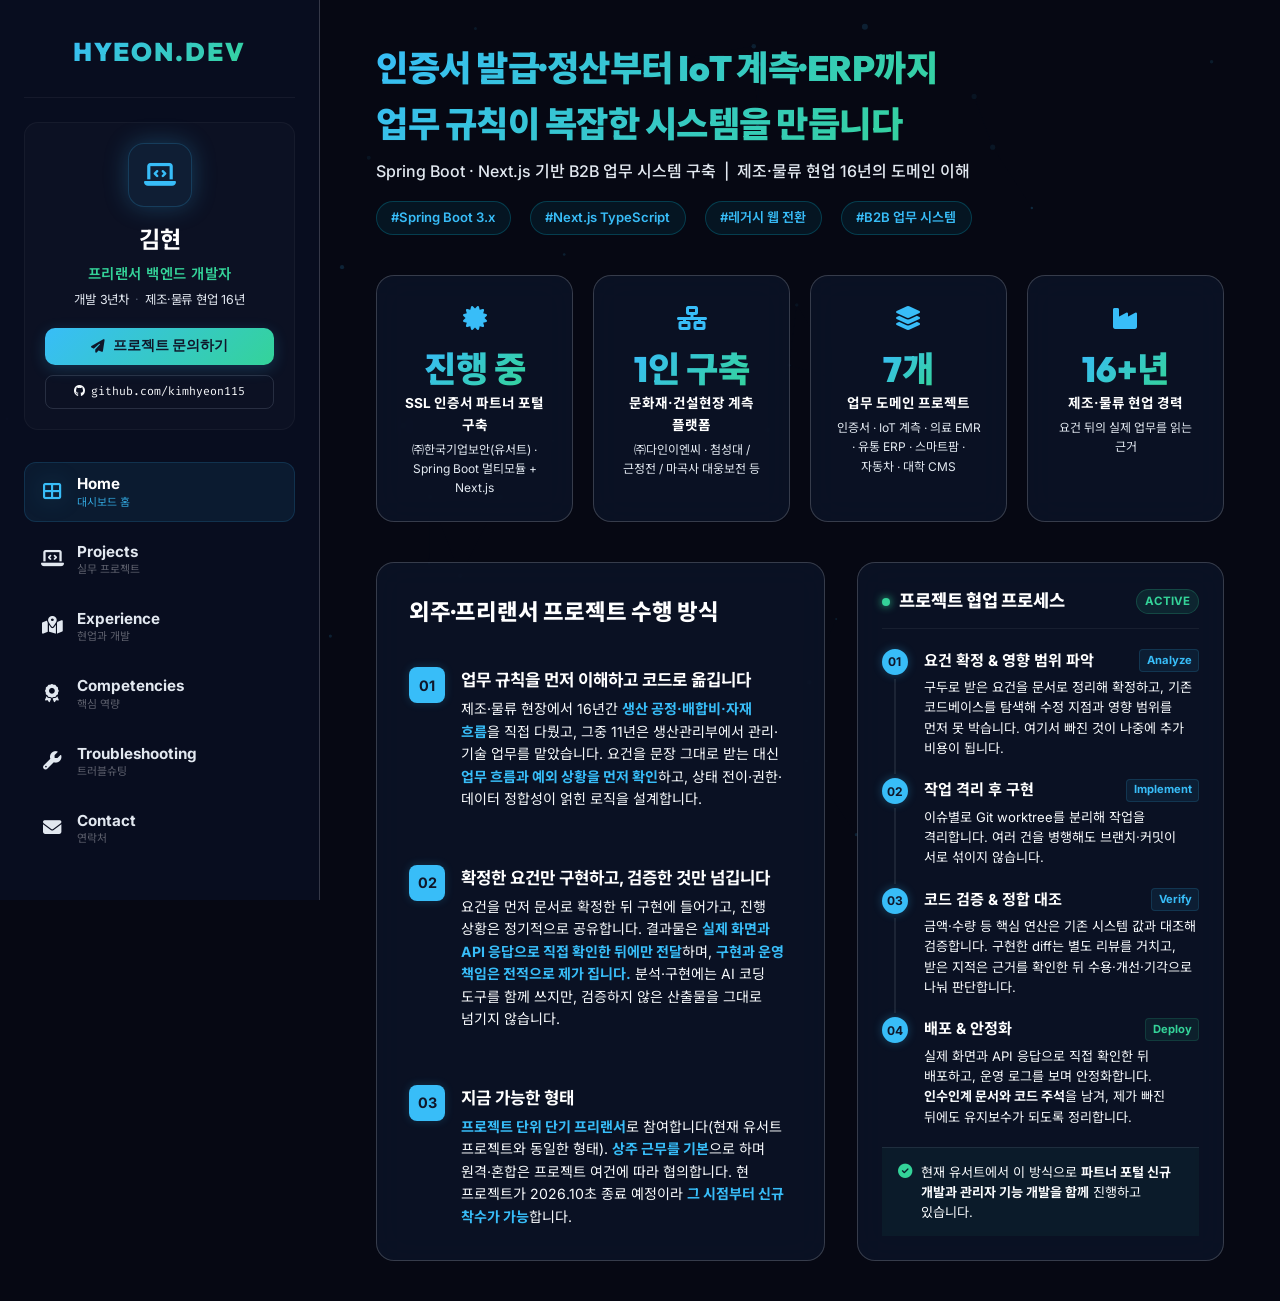
==== commit 04245678: "feat: 프리랜서 수주용 포트폴리오 공개 및 루트 이동 대상 전환 - freelance.html: 프리랜서 수주용 포트폴리오를 공개한다.   정규직 지원용(fulltime.htm" ====
--- a/index.html
+++ b/index.html
@@ -4,10 +4,10 @@
     <meta charset="UTF-8">
     <meta name="viewport" content="width=device-width, initial-scale=1.0">
     <title>김현 포트폴리오</title>
-    <!-- 루트(/portfolio/) 진입 시 현재 구직 중인 버전으로 보낸다.
+    <!-- 루트(/portfolio/) 진입 시 현재 공개 중인 버전으로 보낸다.
          구직 국면이 바뀌면 아래 3곳(canonical·refresh·script)의 대상 파일만 교체하면 된다. -->
-    <link rel="canonical" href="fulltime.html">
-    <meta http-equiv="refresh" content="0; url=fulltime.html">
+    <link rel="canonical" href="freelance.html">
+    <meta http-equiv="refresh" content="0; url=freelance.html">
     <style>
         html, body {
             margin: 0;
@@ -33,8 +33,8 @@
 <body>
     <div class="wrap">
         <p>포트폴리오로 이동하고 있습니다…</p>
-        <p><a href="fulltime.html">화면이 바뀌지 않으면 여기를 눌러 주세요</a></p>
+        <p><a href="freelance.html">화면이 바뀌지 않으면 여기를 눌러 주세요</a></p>
     </div>
-    <script>location.replace('fulltime.html');</script>
+    <script>location.replace('freelance.html');</script>
 </body>
 </html>
